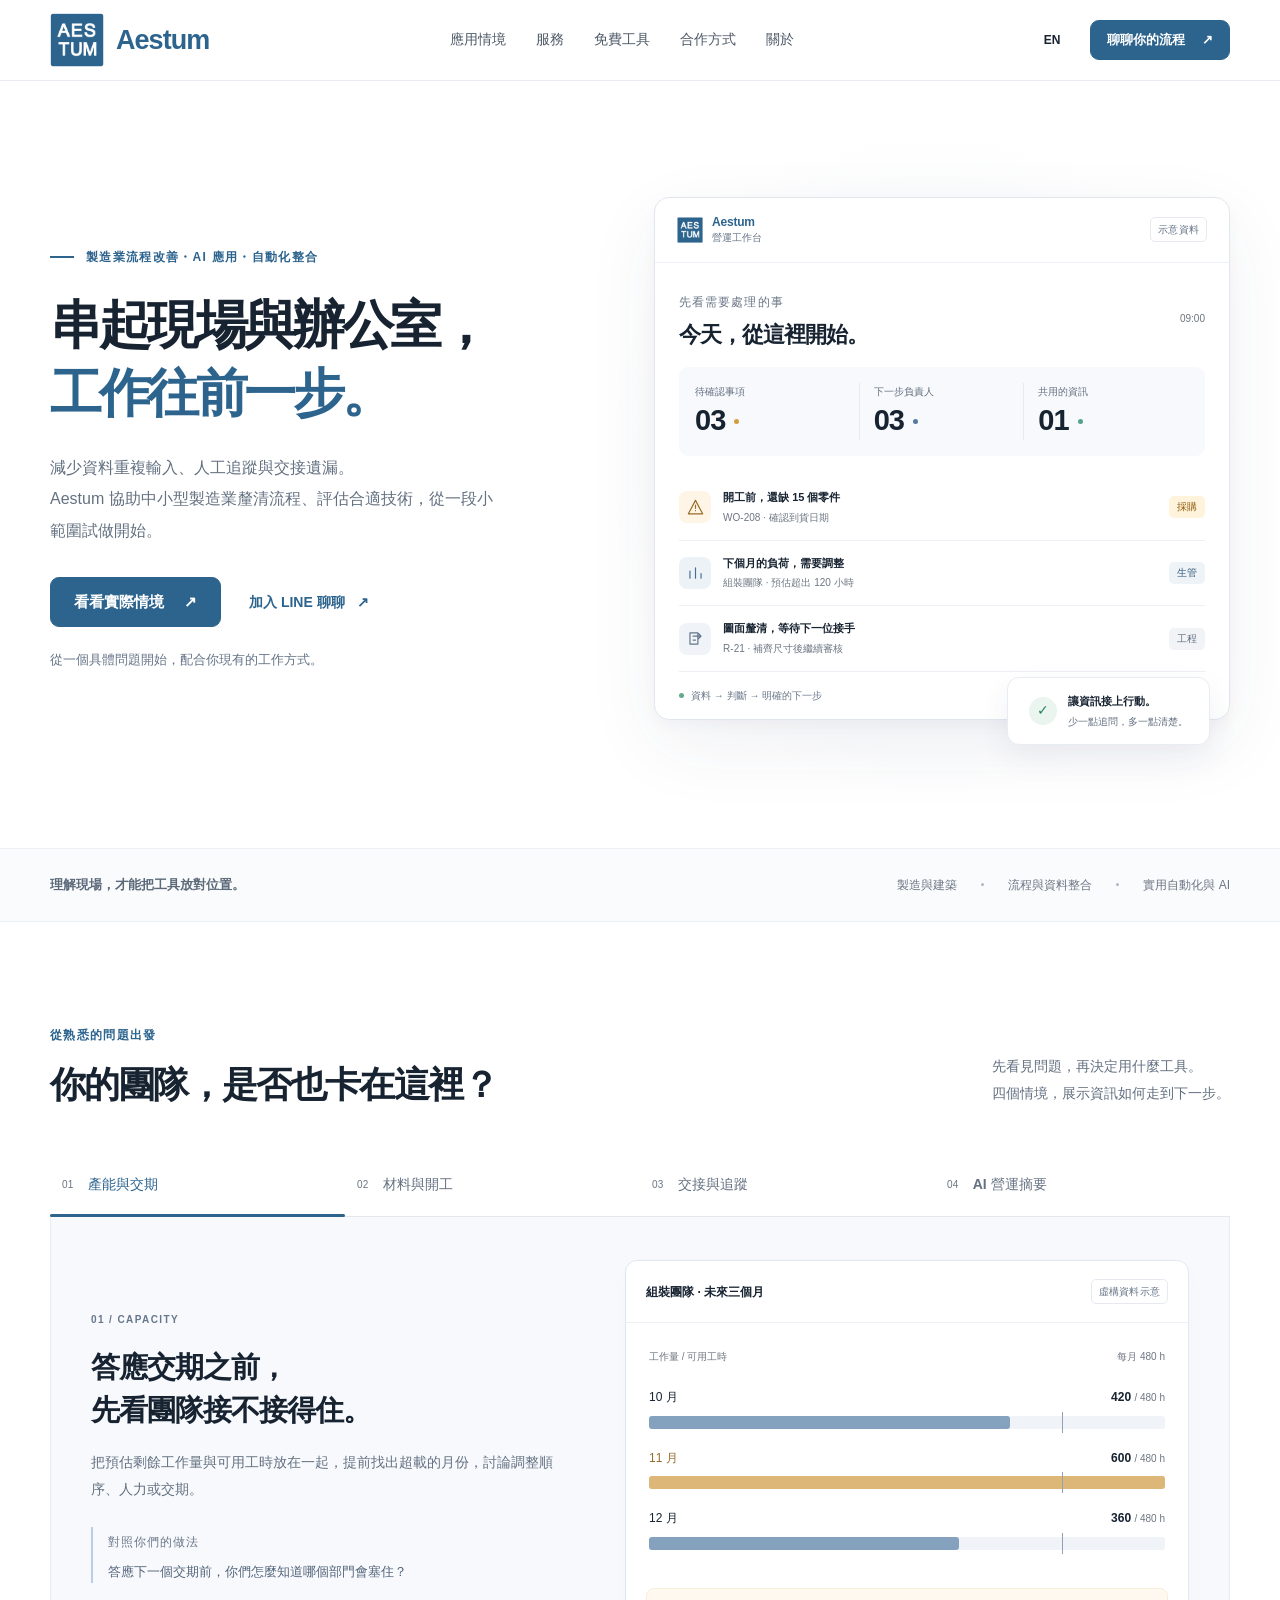
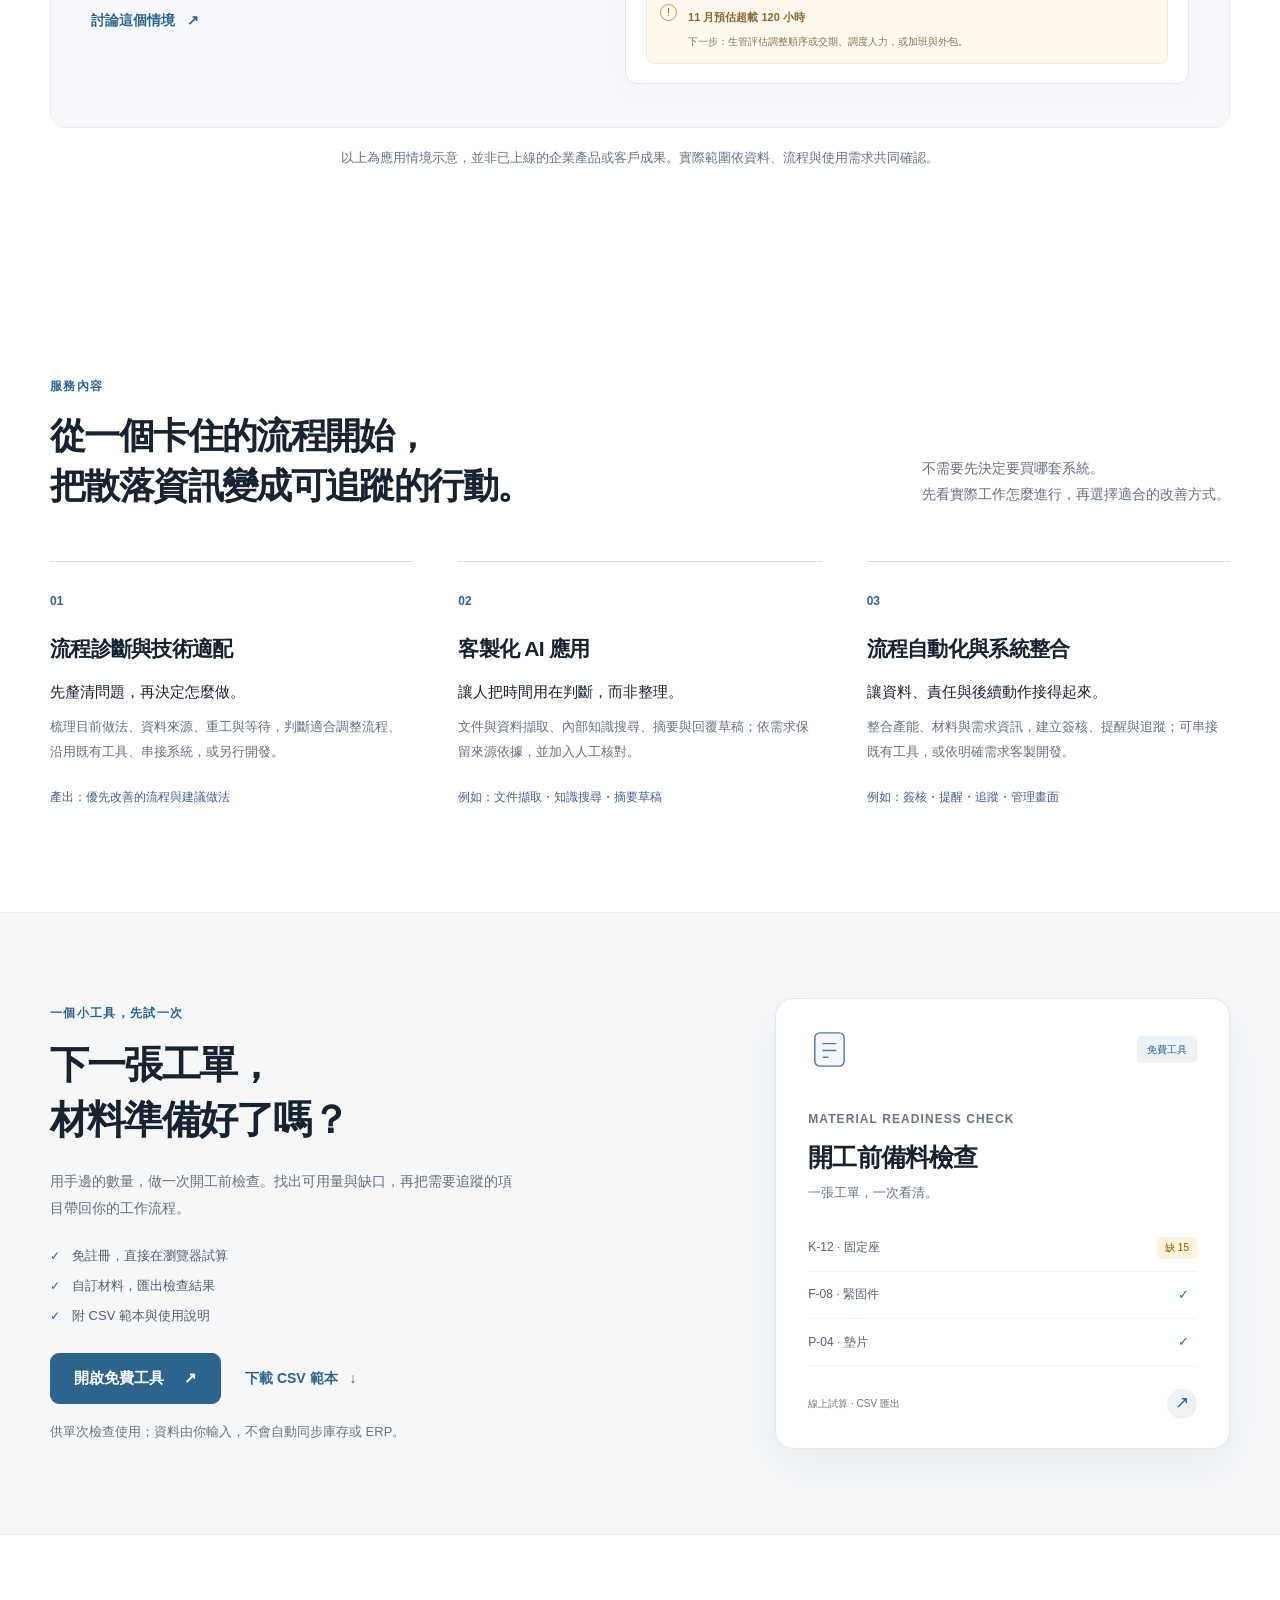
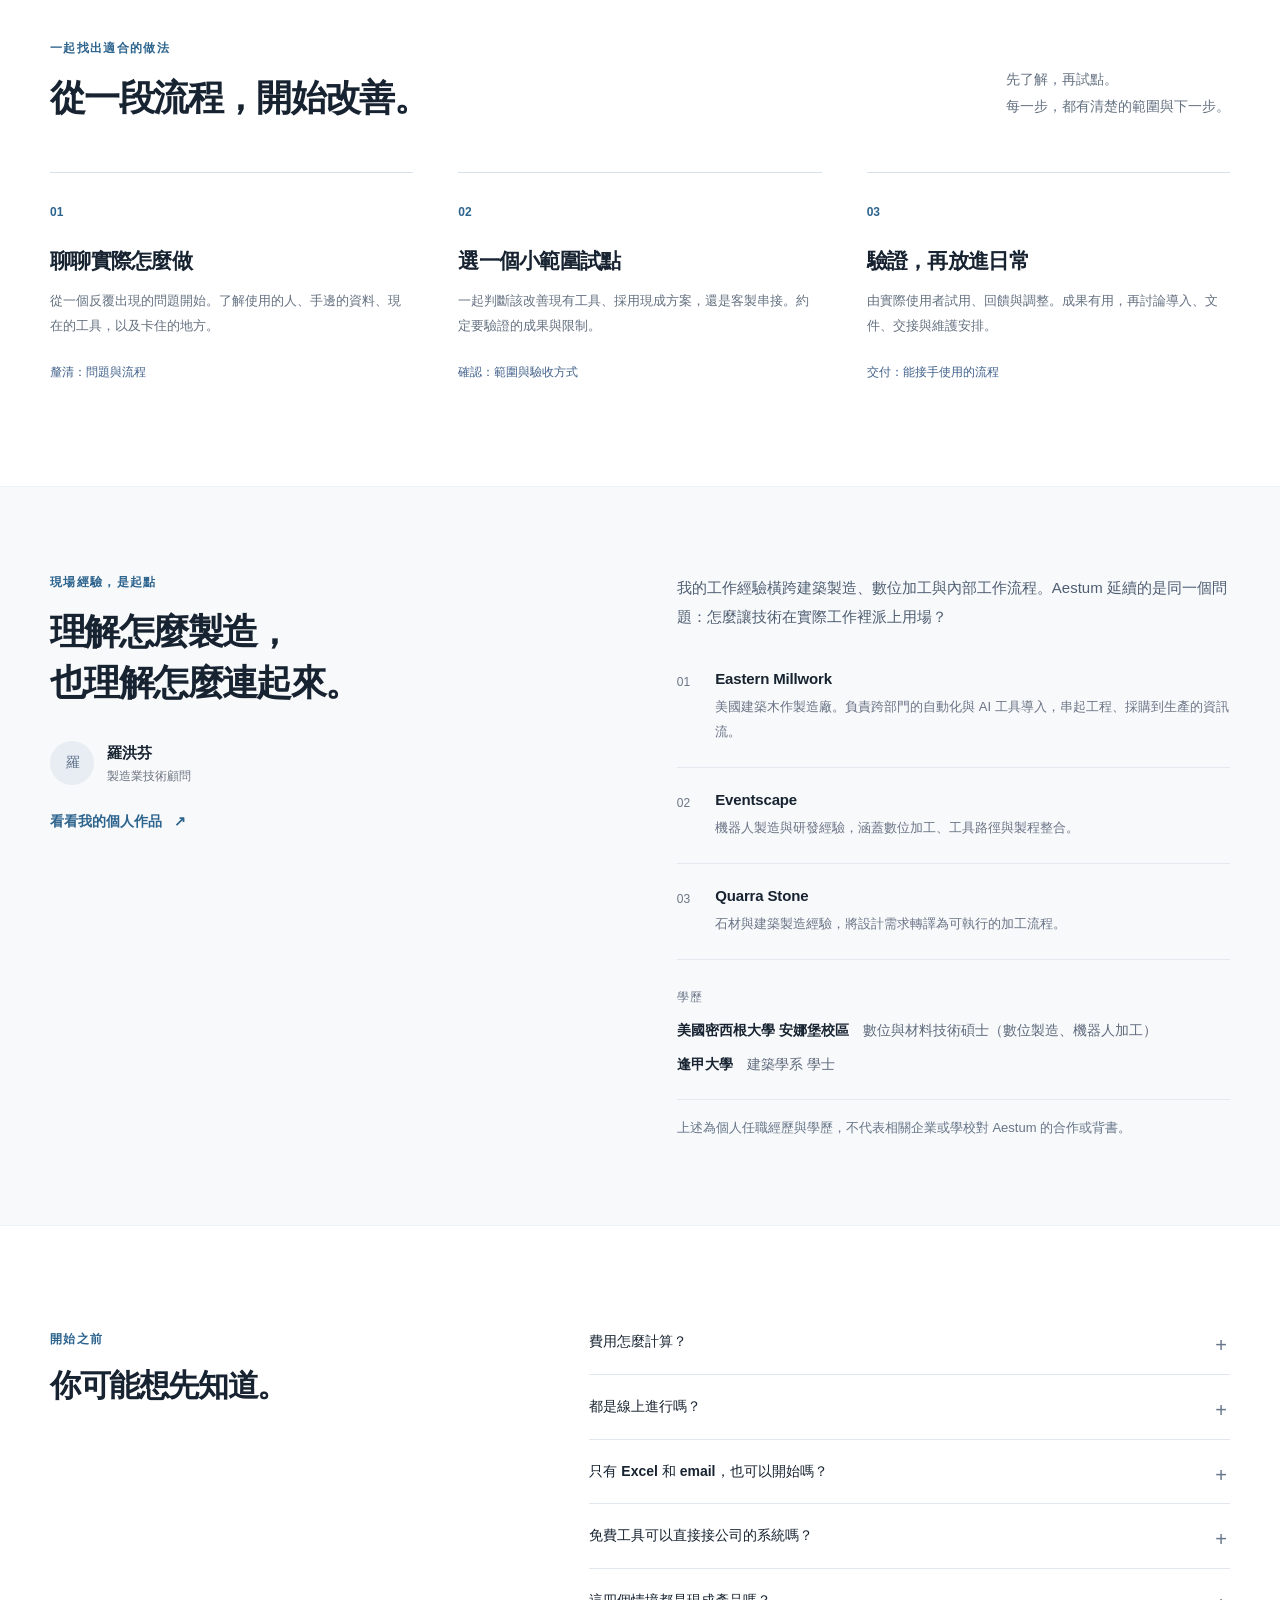
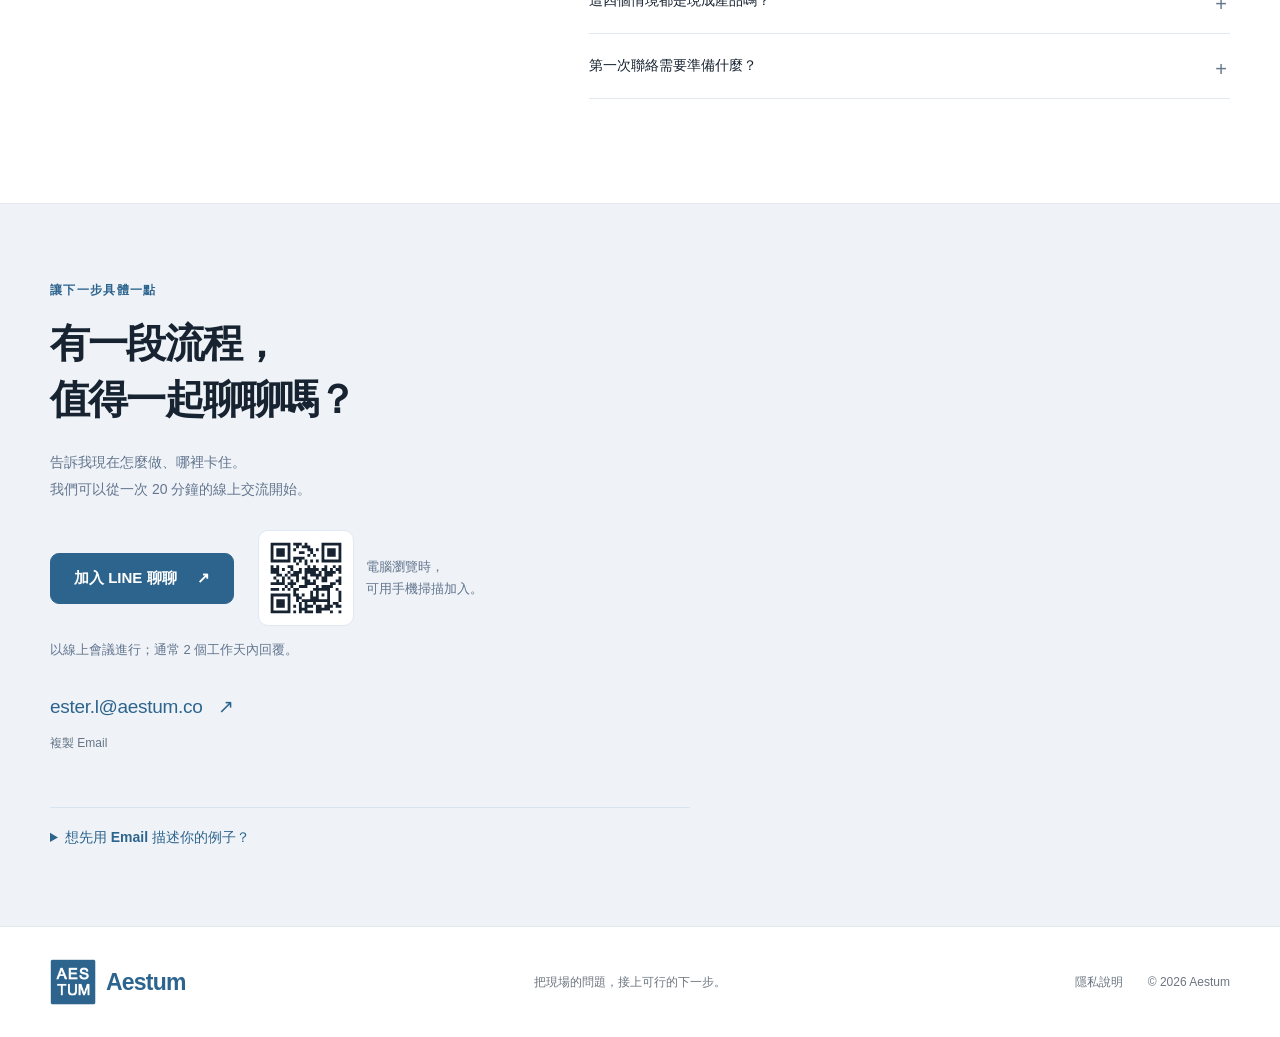
==== index.html @ 579bbb25 "Tuck email form behind LINE; add anonymous analytics and /fcu QR entry - Contact: single column, LIN" ====
<!doctype html>
<html lang="zh-Hant">
<head>
  <meta charset="utf-8">
  <meta name="viewport" content="width=device-width, initial-scale=1">
  <meta name="description" content="Aestum 協助中小型製造業串起現場與辦公室作業：流程診斷與技術適配、客製化 AI 應用、流程自動化與系統整合，從一段小範圍試做開始。">
  <meta name="theme-color" content="#f8f9fb">
  <meta property="og:title" content="Aestum — 串起製造現場與辦公室作業">
  <meta property="og:description" content="製造業流程改善・AI 應用・自動化整合。從一個實際例子開始，先聊 20 分鐘。">
  <meta property="og:type" content="website">
  <meta property="og:url" content="https://aestum.co/">
  <meta property="og:image" content="https://aestum.co/assets/og-image.png">
  <meta property="og:image:width" content="1200">
  <meta property="og:image:height" content="630">
  <meta property="og:locale" content="zh_TW">
  <meta name="twitter:card" content="summary_large_image">
  <link rel="canonical" href="https://aestum.co/">
  <title>Aestum — 串起製造現場與辦公室作業</title>
  <link rel="icon" href="assets/favicon.svg?v=2d648e" type="image/svg+xml">
  <link rel="stylesheet" href="styles.css">
  <script src="site.js" defer></script>
</head>
<body>
  <a class="skip-link" href="#main" data-i18n="skip">跳至主要內容</a>
  <header class="site-header">
    <div class="nav-wrap container">
      <a class="brand" href="index.html" aria-label="Aestum 首頁" data-i18n-aria="brandHome"><span class="brand-logo"><img src="assets/aestum-logo-web.svg" alt="" width="1024" height="1024"></span><span class="brand-wordmark">Aestum</span></a>
      <nav class="desktop-nav" aria-label="主要導覽" data-i18n-aria="navLabel">
        <a href="#examples" data-i18n="navExamples">應用情境</a><a href="#services" data-i18n="navServices">服務</a><a href="#resources" data-i18n="navResources">免費工具</a><a href="#approach" data-i18n="navApproach">合作方式</a><a href="#about" data-i18n="navAbout">關於</a>
      </nav>
      <div class="nav-actions"><button class="lang-toggle" type="button" aria-label="Switch to English">EN</button><a class="button button-small nav-contact" href="#contact" data-i18n="navContact">聊聊你的流程 <span aria-hidden="true">↗</span></a><button class="menu-toggle" type="button" aria-expanded="false" aria-controls="mobile-nav" aria-label="開啟選單" data-i18n-aria="menuLabel"><span></span><span></span></button></div>
    </div>
    <nav id="mobile-nav" class="mobile-nav" aria-label="行動導覽" hidden><a href="#examples" data-i18n="navExamples">應用情境</a><a href="#services" data-i18n="navServices">服務</a><a href="#resources" data-i18n="navResources">免費工具</a><a href="#approach" data-i18n="navApproach">合作方式</a><a href="#about" data-i18n="navAbout">關於</a><a href="#contact" data-i18n="contactShort">聯絡 Aestum</a></nav>
  </header>
  <main id="main">
    <section class="hero container">
      <div class="hero-copy">
        <div class="eyebrow"><span class="eyebrow-line"></span><span data-i18n="heroEyebrow">製造業流程改善・AI 應用・自動化整合</span></div>
        <h1 data-i18n="heroTitle"><span class="keep">串起現場</span><span class="keep">與辦公室，</span><br><span class="text-blue">工作往前一步。</span></h1>
        <p class="hero-description" data-i18n="heroDescription">減少資料重複輸入、人工追蹤與交接遺漏。<br>Aestum 協助中小型製造業釐清流程、評估合適技術，從一段小範圍試做開始。</p>
        <div class="hero-actions"><a class="button" href="#examples" data-i18n="heroPrimary">看看實際情境 <span aria-hidden="true">↗</span></a><a class="text-link" href="https://lin.ee/pBzPYhs" target="_blank" rel="noopener noreferrer" data-i18n="heroSecondary">加入 LINE 聊聊 <span aria-hidden="true">↗</span></a></div>
        <p class="hero-footnote" data-i18n="heroNote">從一個具體問題開始，配合你現有的工作方式。</p>
      </div>
      <div class="hero-visual" aria-label="虛構資料的製造營運示意" data-i18n-aria="heroVisualLabel">
        <div class="workspace-preview">
          <div class="preview-top"><div class="preview-brand"><span class="mini-mark" aria-hidden="true"><img src="assets/aestum-logo-web.svg" alt="" width="1024" height="1024"></span><span class="preview-name"><b>Aestum</b><span data-i18n="previewTitle">營運工作台</span></span></div><span class="sample-label" data-i18n="sampleShort">示意資料</span></div>
          <div class="preview-heading"><div><span class="micro-label" data-i18n="previewEyebrow">先看需要處理的事</span><h2 data-i18n="previewHeading">今天，從這裡開始。</h2></div><span class="preview-date">09:00</span></div>
          <div class="preview-metrics"><div><span data-i18n="previewMetric1">待確認事項</span><strong>03<span class="metric-dot amber"></span></strong></div><div><span data-i18n="previewMetric2">下一步負責人</span><strong>03<span class="metric-dot blue"></span></strong></div><div><span data-i18n="previewMetric3">共用的資訊</span><strong>01<span class="metric-dot green"></span></strong></div></div>
          <div class="preview-task"><span class="task-icon amber-icon"><svg viewBox="0 0 24 24" aria-hidden="true"><path d="m12 3 9 17H3L12 3Z M12 9v4 M12 16v.1"/></svg></span><div><b data-i18n="previewTask1">開工前，還缺 15 個零件</b><p data-i18n="previewTask1Sub">WO-208 · 確認到貨日期</p></div><span class="pill pill-amber" data-i18n="buyer">採購</span></div>
          <div class="preview-task"><span class="task-icon blue-icon"><svg viewBox="0 0 24 24" aria-hidden="true"><path d="M5 18V9 M12 18V5 M19 18v-6"/></svg></span><div><b data-i18n="previewTask2">下個月的負荷，需要調整</b><p data-i18n="previewTask2Sub">組裝團隊 · 預估超出 120 小時</p></div><span class="pill pill-blue" data-i18n="planning">生管</span></div>
          <div class="preview-task"><span class="task-icon gray-icon"><svg viewBox="0 0 24 24" aria-hidden="true"><path d="M5 5h10v14H5Z M9 9h10 M16 6l3 3-3 3 M9 14h3"/></svg></span><div><b data-i18n="previewTask3">圖面釐清，等待下一位接手</b><p data-i18n="previewTask3Sub">R-21 · 補齊尺寸後繼續審核</p></div><span class="pill pill-gray" data-i18n="engineering">工程</span></div>
          <div class="preview-bottom"><span class="status-dot"></span><span data-i18n="previewBottom">資料 → 判斷 → 明確的下一步</span></div>
        </div>
        <div class="floating-note"><span class="note-check">✓</span><div><strong data-i18n="floatingTitle">讓資訊接上行動。</strong><span data-i18n="floatingText">少一點追問，多一點清楚。</span></div></div>
      </div>
    </section>

    <div class="context-strip"><div class="container context-inner"><p data-i18n="contextTitle">理解現場，才能把工具放對位置。</p><div><span data-i18n="context1">製造與建築</span><i></i><span data-i18n="context2">流程與資料整合</span><i></i><span data-i18n="context3">實用自動化與 AI</span></div></div></div>

    <section id="examples" class="section examples-section container">
      <div class="section-heading"><div><span class="eyebrow" data-i18n="examplesEyebrow">從熟悉的問題出發</span><h2 data-i18n="examplesTitle">你的團隊，是否也卡在這裡？</h2></div><p data-i18n="examplesIntro">先看見問題，再決定用什麼工具。<br>四個情境，展示資訊如何走到下一步。</p></div>
      <div class="scenario-tabs" role="tablist" aria-label="應用情境" data-i18n-aria="tabsLabel">
        <button id="tab-capacity" role="tab" aria-selected="true" aria-controls="panel-capacity" tabindex="0" data-tab="capacity"><span>01</span><span data-i18n="capacityTab">產能與交期</span></button>
        <button id="tab-materials" role="tab" aria-selected="false" aria-controls="panel-materials" tabindex="-1" data-tab="materials"><span>02</span><span data-i18n="materialsTab">材料與開工</span></button>
        <button id="tab-handoff" role="tab" aria-selected="false" aria-controls="panel-handoff" tabindex="-1" data-tab="handoff"><span>03</span><span data-i18n="handoffTab">交接與追蹤</span></button>
        <button id="tab-ai" role="tab" aria-selected="false" aria-controls="panel-ai" tabindex="-1" data-tab="ai"><span>04</span><span data-i18n="aiTab">AI 營運摘要</span></button>
      </div>
      <div class="scenario-panel" id="panel-capacity" role="tabpanel" aria-labelledby="tab-capacity" tabindex="0">
        <div class="scenario-copy"><span class="scenario-number">01 / CAPACITY</span><h3 data-i18n="capacityTitle">答應交期之前，<br>先看團隊接不接得住。</h3><p data-i18n="capacityText">把預估剩餘工作量與可用工時放在一起，提前找出超載的月份，討論調整順序、人力或交期。</p><div class="scenario-outcome"><span class="micro-label" data-i18n="decisionLabel">對照你們的做法</span><p data-i18n="capacityOutcome">答應下一個交期前，你們怎麼知道哪個部門會塞住？</p></div><a class="text-link" href="#contact" data-topic="capacity" data-i18n="discussScenario">討論這個情境 <span aria-hidden="true">↗</span></a></div>
        <div class="demo-surface"><div class="demo-header"><strong data-i18n="capacityDemo">組裝團隊 · 未來三個月</strong><span class="sample-label" data-i18n="fictional">虛構資料示意</span></div><div class="capacity-chart"><div class="chart-scale"><span data-i18n="workHours">工作量 / 可用工時</span><span data-i18n="chartCapacity">每月 480 h</span></div><div class="chart-row"><div><span data-i18n="oct">10 月</span><b>420 <small>/ 480 h</small></b></div><div class="chart-track"><span style="--bar:70%"></span><i></i></div></div><div class="chart-row overloaded"><div><span data-i18n="nov">11 月</span><b>600 <small>/ 480 h</small></b></div><div class="chart-track"><span style="--bar:100%"></span><i></i></div></div><div class="chart-row"><div><span data-i18n="dec">12 月</span><b>360 <small>/ 480 h</small></b></div><div class="chart-track"><span style="--bar:60%"></span><i></i></div></div></div><div class="exception-note"><span class="exception-symbol">!</span><div><b data-i18n="capacityGap">11 月預估超載 120 小時</b><p data-i18n="capacityAction">下一步：生管評估調整順序或交期、調度人力，或加班與外包。</p></div></div></div>
      </div>
      <div class="scenario-panel" id="panel-materials" role="tabpanel" aria-labelledby="tab-materials" tabindex="0" hidden>
        <div class="scenario-copy"><span class="scenario-number">02 / MATERIALS</span><h3 data-i18n="materialsTitle">庫存裡有，<br>不代表這張工單能用。</h3><p data-i18n="materialsText">扣除其他工單保留的數量，再對照這張工單的需求。把缺口、到貨狀態與下一位負責人放在同一個地方。</p><div class="scenario-outcome"><span class="micro-label" data-i18n="decisionLabel">對照你們的做法</span><p data-i18n="materialsOutcome">材料不夠時，誰會先知道？距離開工還有多少時間？</p></div><a class="text-link" href="material-check.html" data-i18n="tryMaterialTool">試用備料檢查工具 <span aria-hidden="true">↗</span></a></div>
        <div class="demo-surface"><div class="demo-header"><strong data-i18n="materialsDemo">WO-208 · 開工前備料</strong><span class="sample-label" data-i18n="fictional">虛構資料示意</span></div><div class="material-equation"><div><span data-i18n="stock">現有量</span><strong>80</strong></div><span>−</span><div><span data-i18n="reservedShort">其他工單保留</span><strong>60</strong></div><span>=</span><div class="equation-result"><span data-i18n="available">可用量</span><strong>20</strong></div></div><div class="demo-table"><div class="demo-table-row table-heading"><span data-i18n="item">材料</span><span data-i18n="required">需求量</span><span data-i18n="status">狀態</span></div><div class="demo-table-row"><b>K-12</b><span>35</span><span class="pill pill-amber" data-i18n="short15">缺 15</span></div><div class="demo-table-row"><b>F-08</b><span>96</span><span class="pill pill-green" data-i18n="quantityReady">數量足夠</span></div><div class="demo-table-row"><b>P-04</b><span>40</span><span class="pill pill-green" data-i18n="quantityReady">數量足夠</span></div></div><div class="exception-note"><span class="exception-symbol">!</span><div><b data-i18n="arrivalUnconfirmed">K-12 到貨日期尚未確認</b><p data-i18n="materialsAction">下一步：採購確認供應；專案負責人評估交期。</p></div></div></div>
      </div>
      <div class="scenario-panel" id="panel-handoff" role="tabpanel" aria-labelledby="tab-handoff" tabindex="0" hidden>
        <div class="scenario-copy"><span class="scenario-number">03 / HANDOFF</span><h3 data-i18n="handoffTitle">訊息傳出去了。<br>下一步，誰接手？</h3><p data-i18n="handoffText">讓每一筆需求都有明確的狀態、負責人與期限。當資訊不足或工作卡住，團隊能找到原因與處理紀錄。</p><div class="scenario-outcome"><span class="micro-label" data-i18n="decisionLabel">對照你們的做法</span><p data-i18n="handoffOutcome">哪些事情寄出信之後，還得反覆追問才知道進度？</p></div><a class="text-link" href="#contact" data-topic="handoff" data-i18n="discussScenario">討論這個情境 <span aria-hidden="true">↗</span></a></div>
        <div class="demo-surface"><div class="demo-header"><strong data-i18n="handoffDemo">需求追蹤 · R-21</strong><span class="sample-label" data-i18n="fictional">虛構資料示意</span></div><div class="handoff-detail"><span class="pill pill-amber" data-i18n="waitingInfo">等待補充資訊</span><h4 data-i18n="drawingRequest">治具圖面尺寸釐清</h4><div class="detail-pair"><span data-i18n="nextOwner">下一步負責人</span><b data-i18n="designLead">設計負責人</b></div><div class="detail-pair"><span data-i18n="dueBy">確認期限</span><b data-i18n="oct2">10 月 2 日</b></div><div class="event-line"><i></i><div><b data-i18n="event1">已記錄缺少的尺寸</b><span>10/01 · 10:15</span></div></div><div class="event-line"><i></i><div><b data-i18n="event2">已通知設計負責人</b><span>10/01 · 10:18</span></div></div></div></div>
      </div>
      <div class="scenario-panel" id="panel-ai" role="tabpanel" aria-labelledby="tab-ai" tabindex="0" hidden>
        <div class="scenario-copy"><span class="scenario-number">04 / AI BRIEF</span><h3 data-i18n="aiTitle">先整理要緊的事，<br>再由人做判斷。</h3><p data-i18n="aiText">從已核對的異常紀錄整理摘要，保留資料來源。讓負責人確認事實、優先順序與下一步，再分享給團隊。</p><div class="scenario-outcome"><span class="micro-label" data-i18n="decisionLabel">對照你們的做法</span><p data-i18n="aiOutcome">主管每天要查看多少系統，才能知道今天真正需要處理什麼？</p></div><a class="text-link" href="#contact" data-topic="ai" data-i18n="discussScenario">討論這個情境 <span aria-hidden="true">↗</span></a></div>
        <div class="demo-surface ai-demo"><div class="demo-header"><strong data-i18n="aiDemo">營運摘要 · 待人工確認</strong><span class="sample-label" data-i18n="prewritten">預寫範例</span></div><div class="brief-item"><span>01</span><div><b data-i18n="brief1">11 月人力負荷超出可用工時</b><p data-i18n="brief1Text">檢視人力配置與工作順序。</p><small data-i18n="source1">來源：產能紀錄 C-11</small></div></div><div class="brief-item"><span>02</span><div><b data-i18n="brief2">WO-208 缺料，到貨仍待確認</b><p data-i18n="brief2Text">採購確認 15 個零件的供應日期。</p><small data-i18n="source2">來源：備料紀錄 M-31</small></div></div><div class="brief-item"><span>03</span><div><b data-i18n="brief3">圖面缺少尺寸，審核暫停</b><p data-i18n="brief3Text">請設計負責人補齊 R-21 資訊。</p><small data-i18n="source3">來源：需求紀錄 R-21</small></div></div><div class="review-note" data-i18n="aiReview">人工核對 → 確認優先順序 → 指派下一步</div></div>
      </div>
      <p class="examples-note" data-i18n="examplesNote">以上為應用情境示意，並非已上線的企業產品或客戶成果。實際範圍依資料、流程與使用需求共同確認。</p>
    </section>

    <section id="services" class="section container"><div class="section-heading"><div><span class="eyebrow" data-i18n="servicesEyebrow">服務內容</span><h2 data-i18n="servicesTitle">從一個卡住的流程開始，<br><span class="keep">把散落資訊</span><span class="keep">變成可追蹤的行動。</span></h2></div><p data-i18n="servicesIntro">不需要先決定要買哪套系統。<br>先看實際工作怎麼進行，再選擇適合的改善方式。</p></div><div class="steps services"><article><span class="step-number">01</span><h3 data-i18n="service1Title">流程診斷與技術適配</h3><p class="service-lead" data-i18n="service1Lead">先釐清問題，再決定怎麼做。</p><p data-i18n="service1Text">梳理目前做法、資料來源、重工與等待，判斷適合調整流程、沿用既有工具、串接系統，或另行開發。</p><span class="step-output" data-i18n="service1Output">產出：優先改善的流程與建議做法</span></article><article><span class="step-number">02</span><h3 data-i18n="service2Title">客製化 AI 應用</h3><p class="service-lead" data-i18n="service2Lead">讓人把時間用在判斷，而非整理。</p><p data-i18n="service2Text">文件與資料擷取、內部知識搜尋、摘要與回覆草稿；依需求保留來源依據，並加入人工核對。</p><span class="step-output" data-i18n="service2Output">例如：文件擷取・知識搜尋・摘要草稿</span></article><article><span class="step-number">03</span><h3 data-i18n="service3Title">流程自動化與系統整合</h3><p class="service-lead" data-i18n="service3Lead">讓資料、責任與後續動作接得起來。</p><p data-i18n="service3Text">整合產能、材料與需求資訊，建立簽核、提醒與追蹤；可串接既有工具，或依明確需求客製開發。</p><span class="step-output" data-i18n="service3Output">例如：簽核・提醒・追蹤・管理畫面</span></article></div></section>

    <section id="resources" class="resource-section"><div class="container resource-layout"><div class="resource-copy"><span class="eyebrow" data-i18n="resourceEyebrow">一個小工具，先試一次</span><h2 data-i18n="resourceTitle">下一張工單，<br>材料準備好了嗎？</h2><p data-i18n="resourceText">用手邊的數量，做一次開工前檢查。找出可用量與缺口，再把需要追蹤的項目帶回你的工作流程。</p><ul class="check-list"><li data-i18n="resourceFeature1">免註冊，直接在瀏覽器試算</li><li data-i18n="resourceFeature2">自訂材料，匯出檢查結果</li><li data-i18n="resourceFeature3">附 CSV 範本與使用說明</li></ul><div class="resource-actions"><a class="button" href="material-check.html" data-i18n="resourcePrimary">開啟免費工具 <span aria-hidden="true">↗</span></a><a class="text-link" href="assets/material-readiness-template.csv" download data-i18n="resourceDownload">下載 CSV 範本 <span aria-hidden="true">↓</span></a></div><p class="small-note" data-i18n="resourceLimit">供單次檢查使用；資料由你輸入，不會自動同步庫存或 ERP。</p></div><a class="tool-preview" href="material-check.html" aria-label="開啟免費備料工具" data-i18n-aria="toolPreviewLabel"><div class="tool-preview-top"><svg viewBox="0 0 44 44" aria-hidden="true"><rect x="7" y="5" width="30" height="34" rx="5"/><path d="M15 16h14M15 23h14M15 30h6"/></svg><span class="free-tag" data-i18n="free">免費工具</span></div><span class="micro-label">MATERIAL READINESS CHECK</span><h3 data-i18n="toolName">開工前備料檢查</h3><p data-i18n="toolSubtitle">一張工單，一次看清。</p><div class="tool-sample-row"><span data-i18n="toolSample1">K-12 · 固定座</span><span class="pill pill-amber" data-i18n="short15">缺 15</span></div><div class="tool-sample-row"><span data-i18n="toolSample2">F-08 · 緊固件</span><span class="tool-check">✓</span></div><div class="tool-sample-row"><span data-i18n="toolSample3">P-04 · 墊片</span><span class="tool-check">✓</span></div><div class="tool-preview-bottom"><span data-i18n="toolFormats">線上試算 · CSV 匯出</span><span class="round-arrow" aria-hidden="true">↗</span></div></a></div></section>

    <section id="approach" class="section container"><div class="section-heading"><div><span class="eyebrow" data-i18n="approachEyebrow">一起找出適合的做法</span><h2 data-i18n="approachTitle">從一段流程，開始改善。</h2></div><p data-i18n="approachIntro">先了解，再試點。<br>每一步，都有清楚的範圍與下一步。</p></div><div class="steps"><article><span class="step-number">01</span><h3 data-i18n="step1Title">聊聊實際怎麼做</h3><p data-i18n="step1Text">從一個反覆出現的問題開始。了解使用的人、手邊的資料、現在的工具，以及卡住的地方。</p><span class="step-output" data-i18n="step1Output">釐清：問題與流程</span></article><article><span class="step-number">02</span><h3 data-i18n="step2Title">選一個小範圍試點</h3><p data-i18n="step2Text">一起判斷該改善現有工具、採用現成方案，還是客製串接。約定要驗證的成果與限制。</p><span class="step-output" data-i18n="step2Output">確認：範圍與驗收方式</span></article><article><span class="step-number">03</span><h3 data-i18n="step3Title">驗證，再放進日常</h3><p data-i18n="step3Text">由實際使用者試用、回饋與調整。成果有用，再討論導入、文件、交接與維護安排。</p><span class="step-output" data-i18n="step3Output">交付：能接手使用的流程</span></article></div></section>

    <section id="about" class="about-section"><div class="container about-layout"><div class="about-heading"><span class="eyebrow" data-i18n="aboutEyebrow">現場經驗，是起點</span><h2 data-i18n="aboutTitle">理解怎麼製造，<br>也理解怎麼連起來。</h2><div class="founder-signature"><span class="avatar-monogram" data-i18n="founderMonogram">羅</span><div><strong data-i18n="founderName">羅洪芬</strong><span data-i18n="founderRole">製造業技術顧問</span></div></div><a class="text-link" href="https://www.esterlo.com" target="_blank" rel="noopener noreferrer" data-i18n="portfolioLink">看看我的個人作品 <span aria-hidden="true">↗</span></a></div><div class="about-body"><p class="about-lead" data-i18n="aboutLead">我的工作經驗橫跨建築製造、數位加工與內部工作流程。Aestum 延續的是同一個問題：怎麼讓技術在實際工作裡派上用場？</p><div class="experience-row"><span>01</span><div><h3>Eastern Millwork</h3><p data-i18n="experience1Text">美國建築木作製造廠。負責跨部門的自動化與 AI 工具導入，串起工程、採購到生產的資訊流。</p></div></div><div class="experience-row"><span>02</span><div><h3>Eventscape</h3><p data-i18n="experience2Text">機器人製造與研發經驗，涵蓋數位加工、工具路徑與製程整合。</p></div></div><div class="experience-row"><span>03</span><div><h3>Quarra Stone</h3><p data-i18n="experience3Text">石材與建築製造經驗，將設計需求轉譯為可執行的加工流程。</p></div></div><div class="education"><span class="micro-label" data-i18n="educationLabel">學歷</span><div class="education-row"><b data-i18n="edu1School">美國密西根大學 安娜堡校區</b><span data-i18n="edu1Degree">數位與材料技術碩士（數位製造、機器人加工）</span></div><div class="education-row"><b data-i18n="edu2School">逢甲大學</b><span data-i18n="edu2Degree">建築學系 學士</span></div></div><p class="small-note" data-i18n="experienceNote">上述為個人任職經歷與學歷，不代表相關企業或學校對 Aestum 的合作或背書。</p></div></div></section>

    <section class="section faq-section container"><div><span class="eyebrow" data-i18n="faqEyebrow">開始之前</span><h2 data-i18n="faqTitle">你可能想先知道。</h2></div><div class="faq-list"><details><summary data-i18n="faq5q">費用怎麼計算？</summary><p data-i18n="faq5a">第一次 20 分鐘的線上交流不收費。了解實際問題後，如果有適合的做法，會先提出範圍明確的小規模試做，並事先說明費用、時程與交付內容；雙方確認後才開始，不會自動產生費用。</p></details><details><summary data-i18n="faq6q">都是線上進行嗎？</summary><p data-i18n="faq6a">初次交流與大部分工作都可以線上進行，會議時間可依雙方方便安排。需要了解現場作業時，可以先透過照片、影片或畫面分享說明；是否需要實地拜訪，再依需求討論。</p></details><details><summary data-i18n="faq1q">只有 Excel 和 email，也可以開始嗎？</summary><p data-i18n="faq1a">可以從現有的數位紀錄開始。先確認資料是否足以支持這段流程，以及誰負責更新，不需要先有完整 ERP 或資料庫。</p></details><details><summary data-i18n="faq2q">免費工具可以直接接公司的系統嗎？</summary><p data-i18n="faq2a">目前的備料工具由你手動輸入資料，適合單次檢查。若需要自動同步、多使用者協作或權限管理，可以再討論客製串接的範圍。</p></details><details><summary data-i18n="faq3q">這四個情境都是現成產品嗎？</summary><p data-i18n="faq3a">它們是用虛構資料說明的應用情境。每家公司的資料、流程和責任不同，需要先了解需求，再確認可交付的方案。</p></details><details><summary data-i18n="faq4q">第一次聯絡需要準備什麼？</summary><p data-i18n="faq4a">描述一個最近發生的例子、目前怎麼處理，以及哪一步最花時間即可。初次交流不需要提供機密文件或系統存取權。</p></details></div></section>

    <section id="contact" class="contact-section"><div class="container contact-layout"><div><span class="eyebrow" data-i18n="contactEyebrow">讓下一步具體一點</span><h2 data-i18n="contactTitle">有一段流程，<br>值得一起聊聊嗎？</h2><p data-i18n="contactText">告訴我現在怎麼做、哪裡卡住。<br>我們可以從一次 20 分鐘的線上交流開始。</p><div class="line-contact"><a class="button line-button" href="https://lin.ee/pBzPYhs" target="_blank" rel="noopener noreferrer" data-i18n="lineButton">加入 LINE 聊聊 <span aria-hidden="true">↗</span></a><div class="line-qr"><img src="assets/line-qr.svg" alt="Aestum LINE QR code" width="96" height="96"><span data-i18n="lineQrNote">電腦瀏覽時，<br>可用手機掃描加入。</span></div></div><p class="response-note" data-i18n="responseNote">以線上會議進行；通常 2 個工作天內回覆。</p><a class="contact-email" href="mailto:ester.l@aestum.co">ester.l@aestum.co <span aria-hidden="true">↗</span></a><button id="copy-email" class="copy-email" type="button" data-i18n="copyEmail">複製 Email</button><p id="copy-status" class="copy-status" role="status"></p><details id="email-draft" class="email-draft"><summary data-i18n="emailDraftSummary">想先用 Email 描述你的例子？</summary><form id="contact-form" class="contact-form"><label for="contact-topic" data-i18n="topicLabel">你想聊聊哪個方向？</label><select id="contact-topic" name="topic"><option value="general" data-i18n="topicGeneral">先聊聊目前的流程</option><option value="capacity" data-i18n="capacityTab">產能與交期</option><option value="materials" data-i18n="materialsTab">材料與開工</option><option value="handoff" data-i18n="handoffTab">交接與追蹤</option><option value="ai" data-i18n="aiTab">AI 營運摘要</option></select><label for="contact-message" data-i18n="messageLabel">最近遇到的一個例子</label><textarea id="contact-message" name="message" rows="4" maxlength="1500" placeholder="例如：每次確認工單能否開工，都要再問採購一次……" data-i18n-placeholder="messagePlaceholder"></textarea><button class="button" type="submit" data-i18n="contactButton">開啟郵件草稿 <span aria-hidden="true">↗</span></button><p class="small-note" data-i18n="contactNote">將開啟你的郵件程式；內容不會透過網站送出。也可直接寄信至上方地址。</p><p id="contact-status" role="status" class="small-note"></p></form></details></div></div></section>
  </main>
  <footer class="site-footer container"><a class="brand" href="index.html" aria-label="Aestum 首頁" data-i18n-aria="brandHome"><span class="brand-logo"><img src="assets/aestum-logo-web.svg" alt="" width="1024" height="1024"></span><span class="brand-wordmark">Aestum</span></a><span data-i18n="footerLine">把現場的問題，接上可行的下一步。</span><div><a href="privacy.html" data-i18n="privacyLink">隱私說明</a><span>© 2026 Aestum</span></div></footer>
  <noscript><div class="noscript-note">JavaScript 未啟用。你仍可閱讀本頁及寄信；情境切換與線上試算需要啟用 JavaScript。 / Enable JavaScript for interactive examples and the calculator.</div></noscript>
</body>
</html>
---- styles.css ----
:root{--ink:#172331;--muted:#647181;--brand-blue:#2d648e;--blue:var(--brand-blue);--blue-dark:#245375;--line:#e3e8ef;--surface:#f5f7fa;--soft-blue:#edf4ff;--green:#197b61;--amber:#966008;--radius:22px;--font:Inter,-apple-system,BlinkMacSystemFont,"Segoe UI","Noto Sans TC","Microsoft JhengHei",sans-serif}
*{box-sizing:border-box}html{scroll-behavior:smooth;scroll-padding-top:100px}body{margin:0;background:#fff;color:var(--ink);font-family:var(--font);font-size:16px;line-height:1.7;-webkit-font-smoothing:antialiased}a{color:inherit;text-decoration:none}button,input,select,textarea{font:inherit}button,a,input,textarea,select{-webkit-tap-highlight-color:transparent}button{cursor:pointer}button:disabled{cursor:default;opacity:.55}a,button{touch-action:manipulation}button:focus-visible,a:focus-visible,input:focus-visible,select:focus-visible,textarea:focus-visible,summary:focus-visible,[tabindex="0"]:focus-visible{outline:3px solid #75a7f3;outline-offset:5px}button{color:inherit}h1,h2,h3,h4,p{margin:0}h1,h2,h3,h4{line-height:1.3;letter-spacing:-.035em}p{overflow-wrap:break-word}svg{display:block}img{max-width:100%}[hidden]{display:none!important}.container{width:min(1180px,calc(100% - 80px));margin-inline:auto}.text-blue{color:var(--blue)}.keep{display:inline-block}.skip-link{position:fixed;z-index:100;left:18px;top:-80px;background:var(--ink);color:white;padding:10px 20px;border-radius:8px}.skip-link:focus{top:12px}
.site-header{position:sticky;top:0;background:rgba(255,255,255,.94);backdrop-filter:blur(20px);border-bottom:1px solid rgba(227,232,239,.8);z-index:30}.nav-wrap{min-height:80px;display:flex;align-items:center;justify-content:space-between;gap:24px}.brand{font-size:26px;font-weight:700;letter-spacing:-1.2px;display:inline-flex;align-items:center;line-height:1;white-space:nowrap}.desktop-nav{display:flex;gap:30px;font-size:14px;font-weight:500}.desktop-nav a{color:#4e5a68;transition:color .2s}.desktop-nav a:hover,.text-link:hover{color:var(--blue-dark)}.nav-actions{display:flex;align-items:center;gap:20px}.lang-toggle{padding:8px 4px;border:0;background:transparent;font-size:12px;font-weight:600;min-width:36px}.button{display:inline-flex;align-items:center;justify-content:center;gap:20px;background:var(--blue);color:#fff;border:1px solid var(--blue);border-radius:9px;padding:13px 23px;font-weight:600;font-size:15px;line-height:1.5;min-height:49px;transition:background .2s,transform .2s,box-shadow .2s}.button:hover{background:var(--blue-dark);border-color:var(--blue-dark);box-shadow:0 5px 16px #2d648e1a;transform:translateY(-1px)}.button-small{padding:9px 16px;min-height:40px;font-size:13px;gap:17px}.button-secondary{background:white;color:var(--ink);border-color:var(--line)}.button-secondary:hover{background:var(--surface);border-color:#bac8db}.menu-toggle{display:none;width:38px;height:40px;border:0;background:none;padding:10px 4px}.menu-toggle span{display:block;height:2px;background:var(--ink);margin:6px 0;border-radius:2px}.mobile-nav{padding:8px 24px 20px;border-top:1px solid var(--line)}.mobile-nav a{display:block;padding:10px 0;font-size:15px}
.hero{display:grid;grid-template-columns:1fr 1.05fr;align-items:center;gap:40px;min-height:695px;padding-block:86px 96px}.eyebrow{display:flex;align-items:center;gap:12px;color:var(--blue);font-size:12px;font-weight:650;letter-spacing:.11em;line-height:1.6;margin-bottom:24px}.eyebrow-line{width:24px;height:2px;background:var(--blue)}h1{font-size:clamp(40px,4.1vw,58px);font-weight:650;line-height:1.3;letter-spacing:-.065em}.hero-description{font-size:16px;line-height:1.95;color:var(--muted);margin-top:25px;max-width:455px}.hero-actions{display:flex;align-items:center;gap:28px;margin-top:31px;flex-wrap:wrap}.text-link{display:inline-flex;align-items:center;gap:12px;font-size:14px;font-weight:600;color:var(--blue);line-height:1.6}.hero-footnote{font-size:13px;color:#6c7681;margin-top:22px}.hero-visual{position:relative;padding:30px 0 32px 8px;isolation:isolate}.hero-visual:before{content:"";position:absolute;inset:-50px -24px -55px -40px;border-radius:50%;background:radial-gradient(ellipse,#e6effe8a 0%,#f5f8fc77 47%,transparent 70%);z-index:-2}.orbit{position:absolute;border:1px solid #e2eaf480;border-radius:50%;z-index:-1;pointer-events:none}.orbit-one{inset:-22px 0 -12px -20px;transform:rotate(-18deg)}.orbit-two{inset:12px -12px 5px -45px;transform:rotate(19deg)}.workspace-preview{border:1px solid #e2e7ef;border-radius:15px;background:#fff;box-shadow:0 25px 75px #243e6812,0 6px 15px #1d335407;overflow:hidden}.preview-top{padding:17px 22px;display:flex;align-items:center;justify-content:space-between;border-bottom:1px solid #edf0f5}.preview-brand{display:flex;align-items:center;gap:9px;font-size:11px;font-weight:650}.mini-mark{display:inline-flex;align-items:center;justify-content:center;width:21px;height:21px;background:var(--blue);color:#fff;border-radius:5px;font-size:12px}.sample-label{font-size:10px;letter-spacing:.02em;color:#697684;border:1px solid #e6eaf0;border-radius:5px;padding:3px 7px;white-space:nowrap}.preview-heading{display:flex;align-items:center;justify-content:space-between;padding:24px 24px 17px}.micro-label{font-size:12px;letter-spacing:.09em;color:#6a7687;font-weight:550}.preview-heading h2{font-size:22px;margin-top:6px;font-weight:650}.preview-date{font-size:10px;color:#6e757e}.preview-metrics{display:grid;grid-template-columns:repeat(3,1fr);margin:0 24px 19px;padding:16px;background:#f7f9fc;border-radius:9px}.preview-metrics>div{padding:0 14px;border-right:1px solid #e5eaf1}.preview-metrics>div:first-child{padding-left:0}.preview-metrics>div:last-child{border:0;padding-right:0}.preview-metrics span{font-size:10px;display:block;color:var(--muted)}.preview-metrics strong{display:flex;align-items:center;gap:9px;margin-top:2px;font-size:29px;line-height:1.3;font-weight:550;letter-spacing:-1px}.preview-metrics .metric-dot{width:5px;height:5px;border-radius:50%}.amber{background:#d59c3e}.blue{background:#5a8bea}.green{background:#51a389}.preview-task{display:flex;align-items:center;gap:12px;margin:0 24px;padding:14px 0;border-bottom:1px solid #edf0f5}.preview-task:last-of-type{border:0}.preview-task>div{flex:1;min-width:0}.preview-task b{font-weight:600;font-size:11px;display:block;line-height:1.6}.preview-task p{font-size:10px;color:#6c7682;margin-top:2px}.task-icon{width:32px;height:32px;border-radius:8px;display:grid;place-items:center;flex-shrink:0}.task-icon svg{width:19px;height:19px;stroke:currentColor;fill:none;stroke-width:1.5;stroke-linecap:round;stroke-linejoin:round}.amber-icon{background:#fff5e6;color:#966d28}.blue-icon{background:#edf3ff;color:#4675be}.gray-icon{background:#f0f3f7;color:#64768b}.pill{display:inline-flex;align-items:center;justify-content:center;font-size:10px;font-weight:500;padding:3px 8px;border-radius:5px;white-space:nowrap;line-height:1.6}.pill-amber{background:#fff3db;color:#8b5907}.pill-blue{background:#eef3fe;color:#3968b7}.pill-gray{background:#f1f3f7;color:#627082}.pill-green{background:#edf7f2;color:#287956}.preview-bottom{display:flex;align-items:center;gap:7px;font-size:10px;color:#697688;padding:15px 24px}.status-dot{width:5px;height:5px;border-radius:50%;background:#66a989}.floating-note{position:absolute;bottom:7px;right:20px;display:flex;align-items:center;gap:11px;background:white;box-shadow:0 12px 32px #283f6912;border:1px solid #e8edf4;border-radius:12px;padding:14px 21px}.note-check{width:28px;height:28px;border-radius:50%;display:grid;place-items:center;background:#eaf5ef;color:#28845f;font-size:14px}.floating-note strong,.floating-note span:not(.note-check){display:block;font-size:11px}.floating-note strong{font-weight:600}.floating-note span:not(.note-check){font-size:10px;color:var(--muted);margin-top:2px}
.context-strip{background:#fafbfd;border-block:1px solid #edf0f5}.context-inner{display:flex;align-items:center;justify-content:space-between;padding-block:25px;gap:24px}.context-inner p{font-size:13px;font-weight:600;color:#5b6979}.context-inner>div{display:flex;align-items:center;gap:24px;font-size:12px;color:#6c7583}.context-inner i{width:3px;height:3px;background:#aeb8c5;border-radius:50%}.section{padding-block:104px}.section-heading{display:flex;justify-content:space-between;align-items:flex-end;gap:30px;margin-bottom:42px}.section-heading .eyebrow,.resource-copy .eyebrow,.about-heading .eyebrow,.contact-section .eyebrow{margin-bottom:15px}h2{font-size:36px;font-weight:600;line-height:1.4;letter-spacing:-.045em}.section-heading>p{font-size:14px;color:var(--muted);line-height:1.9;padding-bottom:4px}.scenario-tabs{display:grid;grid-template-columns:repeat(4,1fr);border-bottom:1px solid var(--line);margin-bottom:0}.scenario-tabs button{border:0;background:none;display:flex;gap:14px;align-items:center;padding:20px 12px;font-size:14px;font-weight:550;color:var(--muted);position:relative}.scenario-tabs button>span:first-child{font-size:10px;color:#6b7583;font-weight:500;letter-spacing:.03em}.scenario-tabs button[aria-selected="true"]{color:var(--blue)}.scenario-tabs button[aria-selected="true"]:after{content:"";height:3px;position:absolute;bottom:-1px;left:0;right:0;background:var(--blue);border-radius:2px}.scenario-tabs button:hover{background:#f8faff}.scenario-panel{display:grid;grid-template-columns:.83fr 1fr;gap:66px;padding:43px 40px;background:#f7f9fc;border:1px solid #e8edf3;border-top:0;border-radius:0 0 16px 16px;align-items:center;min-height:458px}.scenario-number{font-size:10px;color:#67768c;letter-spacing:.14em;font-weight:600;display:block;margin-bottom:18px}.scenario-copy h3{font-size:29px;line-height:1.5;font-weight:600;margin-bottom:16px}.scenario-copy>p{font-size:14px;color:var(--muted);line-height:1.95}.scenario-outcome{border-left:2px solid #b9cdeb;padding-left:15px;margin:23px 0}.scenario-outcome p{font-size:13px;color:#53647a;margin-top:6px;line-height:1.8}.demo-surface{background:white;border:1px solid #e2e8f1;border-radius:12px;box-shadow:0 8px 25px #273d5c05;overflow:hidden}.demo-header{display:flex;justify-content:space-between;align-items:center;gap:12px;padding:18px 20px;border-bottom:1px solid #edf0f5}.demo-header strong{font-size:12px;font-weight:600}.capacity-chart{padding:25px 23px 19px}.chart-scale{display:flex;justify-content:space-between;font-size:10px;color:#6d7681;margin-bottom:22px}.chart-row{margin-bottom:19px}.chart-row>div:first-child{display:flex;justify-content:space-between;font-size:12px;margin-bottom:8px}.chart-row b{font-weight:600;font-size:12px}.chart-row small{font-weight:400;color:#6c7580}.chart-track{height:13px;background:#f0f3f8;position:relative;border-radius:3px}.chart-track>span{display:block;width:var(--bar);background:#80a9e7;height:100%;border-radius:3px}.chart-track>i{position:absolute;left:80%;height:21px;top:-4px;width:1px;background:#93a1b4}.overloaded .chart-track>span{background:#dcb777}.overloaded>div:first-child>span{color:#956d2f}.exception-note{margin:0 20px 19px;background:#fff9ef;border:1px solid #f7ecd8;border-radius:8px;display:flex;align-items:flex-start;gap:11px;padding:13px}.exception-symbol{flex-shrink:0;border:1px solid #c79848;border-radius:50%;width:17px;height:17px;line-height:15px;font-size:11px;text-align:center;color:#986d26;margin-top:2px}.exception-note b{font-size:11px;font-weight:600;color:#8b672f}.exception-note p{font-size:10px;color:#857255;margin-top:4px}.demo-footnote{font-size:10px;color:#6c7684;padding:0 20px 17px;line-height:1.8}.examples-note{text-align:center;color:#6d757e;font-size:13px;margin-top:19px}.material-equation{display:flex;align-items:center;justify-content:space-around;padding:24px 14px}.material-equation>div{display:flex;flex-direction:column;text-align:center}.material-equation>span{color:#6e757d}.material-equation div>span{font-size:10px;color:var(--muted)}.material-equation strong{font-size:29px;font-weight:550;line-height:1.5}.equation-result strong{color:var(--blue)}.demo-table{margin:0 20px 20px}.demo-table-row{display:grid;grid-template-columns:1fr .7fr .8fr;gap:12px;padding:11px 3px;font-size:11px;border-bottom:1px solid #edf0f5;align-items:center}.demo-table-row .pill{justify-self:start}.table-heading{font-size:10px;color:#6d757f}.handoff-detail{padding:22px}.handoff-detail h4{font-size:19px;margin:15px 0 22px}.detail-pair{display:flex;justify-content:space-between;padding:10px 0;border-bottom:1px solid #eef1f6;font-size:11px}.detail-pair>span{color:var(--muted)}.event-line{display:flex;gap:12px;margin-top:19px;align-items:flex-start}.event-line>i{width:8px;height:8px;border-radius:50%;background:#b7cce9;margin-top:5px;flex-shrink:0}.event-line b{display:block;font-size:11px;font-weight:500}.event-line div>span{display:block;font-size:10px;color:#6c7681;margin-top:3px}.brief-item{margin:0 20px;display:flex;gap:14px;padding:18px 0;border-bottom:1px solid #edf0f5}.brief-item>span{font-size:10px;color:#5b759d;margin-top:3px}.brief-item b{font-size:12px;font-weight:600}.brief-item p{font-size:11px;color:var(--muted);margin-top:3px}.brief-item small{font-size:10px;color:#6c7681}.review-note{margin:17px 20px 12px;font-size:10px;color:#48648b;background:#f2f6fc;border-radius:6px;padding:10px 12px}
.resource-section{background:#f4f7fb;border-block:1px solid #ebeff5;padding-block:85px}.resource-layout{display:grid;grid-template-columns:1.15fr .85fr;gap:110px;align-items:center}.resource-copy h2{font-size:39px}.resource-copy>p{font-size:14px;color:var(--muted);line-height:1.95;max-width:470px;margin-top:21px}.check-list{list-style:none;padding:0;margin:22px 0 26px;display:grid;gap:8px;font-size:13px;color:#536173}.check-list li:before{content:"✓";color:var(--blue);margin-right:12px;font-size:12px}.resource-actions{display:flex;align-items:center;gap:24px;flex-wrap:wrap}.small-note,.resource-copy .small-note{font-size:13px;color:#6b7582;line-height:1.8;margin-top:16px}.tool-preview{display:block;background:white;border:1px solid #e1e7ef;border-radius:18px;padding:29px 32px;box-shadow:0 18px 45px #233e6310;transition:transform .2s,box-shadow .2s}.tool-preview:hover{transform:translateY(-4px);box-shadow:0 23px 55px #233e6318}.tool-preview-top{display:flex;justify-content:space-between;align-items:center;margin-bottom:33px}.tool-preview-top svg{width:43px;height:43px;stroke:#6289c4;fill:#f4f8ff;stroke-width:1.5}.free-tag{color:var(--blue);background:#edf4ff;border-radius:5px;padding:5px 10px;font-size:10px}.tool-preview h3{font-size:25px;margin:10px 0 8px;font-weight:600}.tool-preview>p{font-size:13px;color:var(--muted);margin-bottom:21px}.tool-sample-row{display:flex;justify-content:space-between;align-items:center;padding:12px 0;border-bottom:1px solid #eff2f6;font-size:12px;color:#536173}.tool-check{color:var(--green);font-size:13px;padding-right:8px}.tool-preview-bottom{display:flex;justify-content:space-between;align-items:center;margin-top:23px;font-size:10px;color:#6d7682}.round-arrow{display:grid;place-items:center;border-radius:50%;background:#f0f5fe;color:var(--blue);width:30px;height:30px;font-size:17px}.steps{display:grid;grid-template-columns:repeat(3,1fr);gap:45px;padding-top:7px}.steps article{border-top:1px solid #d7e0eb;padding-top:24px}.step-number{font-size:12px;color:var(--blue);font-weight:550;display:inline-block;margin-bottom:24px}.steps h3{font-size:21px;font-weight:600;margin-bottom:14px}.steps p{color:var(--muted);font-size:13px;line-height:1.95}.step-output{display:block;font-size:12px;color:#41618b;margin-top:23px}.services .service-lead{color:var(--ink);font-size:15px;font-weight:550;margin-bottom:8px}.about-section{background:#f8f9fb;border-block:1px solid #edf0f4;padding-block:86px}.about-layout{display:grid;grid-template-columns:1fr 1.05fr;gap:100px}.founder-signature{display:flex;align-items:center;gap:13px;margin:32px 0 21px}.avatar-monogram{height:44px;width:44px;display:grid;place-items:center;background:#e8edf4;color:#566a85;border-radius:50%;font-size:14px;letter-spacing:-1px}.founder-signature strong{font-size:15px;font-weight:600;display:block}.founder-signature div>span{font-size:12px;color:#6c7582;display:block}.about-lead{font-size:15px;color:#4e5e72;line-height:1.95;margin-bottom:15px}.experience-row{display:flex;gap:25px;padding:22px 0;border-bottom:1px solid #e4e9f0}.experience-row>span{font-size:12px;color:#6a7686;margin-top:3px}.experience-row h3{font-size:15px;font-weight:600;margin-bottom:7px;letter-spacing:-.01em}.experience-row p{font-size:13px;color:#6a7486;line-height:1.9}.education{padding:22px 0;border-bottom:1px solid #e4e9f0}.education-row{display:flex;flex-wrap:wrap;gap:2px 14px;margin-top:10px;font-size:14px;line-height:1.7}.education-row b{font-weight:600}.education-row span{color:#5f6c7d}.faq-section{display:grid;grid-template-columns:1fr 1.35fr;gap:65px}.faq-section h2{font-size:31px}.faq-section .eyebrow{margin-bottom:15px}.faq-list details{border-bottom:1px solid var(--line);padding:20px 0}.faq-list details:first-child{padding-top:0}.faq-list summary{list-style:none;font-size:14px;font-weight:550;cursor:pointer;position:relative;padding-right:30px}.faq-list summary::-webkit-details-marker{display:none}.faq-list summary:after{content:"+";position:absolute;right:3px;top:-2px;color:#67768a;font-size:20px;font-weight:400}.faq-list details[open] summary:after{content:"−"}.faq-list details p{font-size:13px;color:var(--muted);line-height:1.9;padding-top:15px}
.contact-section{background:#eef4fd;padding-block:77px;border-block:1px solid #e3ebf8}.contact-layout{display:grid;grid-template-columns:minmax(0,640px);gap:125px}.contact-section h2{font-size:40px}.contact-section .contact-layout>div>p:not(.copy-status){font-size:14px;line-height:1.9;color:#63758f;margin-top:22px}.contact-email{display:flex;align-items:center;gap:15px;font-size:19px;letter-spacing:-.3px;font-weight:500;margin-top:28px;color:#255ba4}.copy-email{display:block;font-size:12px;background:none;border:0;padding:5px 0;color:#5e7695;margin-top:5px}.copy-email:hover{text-decoration:underline}.copy-status{font-size:12px;color:#40638f;min-height:18px;margin-top:4px}.line-contact{display:flex;align-items:center;gap:24px;margin-top:28px}.line-qr{display:flex;align-items:center;gap:12px;font-size:13px;line-height:1.7;color:#63758f}.line-qr img{width:96px;height:96px;background:#fff;border:1px solid #dfe8f4;border-radius:10px;padding:6px}.contact-section .contact-layout>div>p.response-note{font-size:13px;margin-top:12px}.email-draft{margin-top:26px;border-top:1px solid #d8e2f0;padding-top:18px}.email-draft summary{cursor:pointer;font-size:14px;font-weight:550;color:var(--blue)}.email-draft .contact-form{margin-top:16px}.contact-form{background:white;border:1px solid #dfe8f4;padding:25px 27px;border-radius:14px;box-shadow:0 8px 22px #38578304}.contact-form label{display:block;font-size:13px;font-weight:550;margin-bottom:8px}.contact-form select,.contact-form textarea{width:100%;border:1px solid #dde4ee;background:#fbfcfe;border-radius:7px;font-size:13px;padding:11px 12px;color:#41536b;margin-bottom:18px}.contact-form textarea{resize:vertical;min-height:112px;line-height:1.8}.contact-form textarea::placeholder{color:#6b7583}.contact-form .button{width:100%;font-size:13px;min-height:44px;padding-block:10px}.contact-form .small-note{font-size:13px;margin-top:12px;color:#6b7583}.site-footer{display:flex;align-items:center;justify-content:space-between;gap:25px;padding-block:32px}.site-footer .brand{font-size:21px}.site-footer>span{font-size:12px;color:#6c747e}.site-footer>div{display:flex;gap:25px;font-size:12px;color:#6d7682}.site-footer a:hover{color:var(--blue)}.noscript-note{padding:16px;background:#fff4dd;font-size:13px;text-align:center}
.tool-page{background:#f7f9fc}.tool-nav-link{font-size:13px;color:#64758b}.tool-main{padding-block:56px 80px}.tool-heading{max-width:740px}.tool-heading h1{font-size:39px;letter-spacing:-.045em}.tool-heading>p{font-size:14px;color:var(--muted);margin-top:17px}.tool-heading .eyebrow{margin-bottom:15px}.tool-top-links{display:flex;gap:24px;flex-wrap:wrap;margin:21px 0 34px}.tool-top-links a{font-size:13px}.tool-workspace{background:white;border:1px solid var(--line);border-radius:16px;overflow:hidden}.tool-job{display:flex;align-items:flex-end;gap:22px;padding:24px 26px;background:#fcfdff;border-bottom:1px solid var(--line)}.tool-job label{display:block;font-size:13px;color:var(--muted);margin-bottom:6px}.tool-job input{padding:9px 11px;border:1px solid #dbe2ec;border-radius:6px;background:white;min-height:40px;font-size:13px;color:var(--ink);max-width:100%}.job-name-field{flex:1}.job-name-field input{width:100%;max-width:370px}.tool-job button{font-size:13px;padding:9px 14px;min-height:40px}.tool-data-notice{display:flex;justify-content:space-between;align-items:center;gap:16px;padding:17px 26px;font-size:13px;color:#687588;border-bottom:1px solid #eef1f5}.tool-sample-badge{font-size:12px;color:#876119;background:#fff4df;border-radius:5px;padding:3px 8px;white-space:nowrap}.tool-table-scroll{overflow-x:auto;padding:0 26px}.material-table{width:100%;border-collapse:collapse;min-width:825px;text-align:left;font-size:13px}.material-table th{font-size:12px;font-weight:500;color:#69768a;padding:18px 8px 12px;border-bottom:1px solid var(--line);white-space:nowrap}.material-table td{padding:15px 8px;border-bottom:1px solid #edf1f6;vertical-align:top}.material-table th:first-child,.material-table td:first-child{padding-left:0}.material-table td:last-child,.material-table th:last-child{padding-right:0}.material-table input{width:100%;min-width:0;padding:9px 9px;border:1px solid #dce4ef;border-radius:6px;background:#fff;color:#33455e;font-size:13px;min-height:38px}.material-table input[type="number"]{width:82px}.material-table input[type="date"]{width:140px}.material-table .item-name{min-width:145px}.material-table .row-status{min-width:145px;padding-top:17px}.row-detail{display:block;font-size:13px;color:#67768a;line-height:1.6;margin-top:5px}.remove-row{display:grid;place-items:center;width:30px;height:36px;background:none;border:0;font-size:20px;color:#6a7483}.remove-row:hover{color:#b44646;background:#fff1f1;border-radius:5px}.material-table input[aria-invalid="true"]{border-color:#bc5a41;background:#fffbf9}.pill-error{background:#ffefea;color:#a3422c}.tool-empty{padding:28px;text-align:center;font-size:13px;color:var(--muted)}.tool-toolbar{display:flex;justify-content:space-between;gap:20px;align-items:center;padding:18px 26px 25px}.tool-toolbar button{font-size:13px}.tool-toolbar .button{min-height:40px;padding:9px 15px}.add-row{border:0;background:none;color:var(--blue);padding:8px 0;font-weight:500}.tool-toolbar-actions{display:flex;gap:10px;flex-wrap:wrap}.tool-summary{display:grid;grid-template-columns:repeat(3,1fr);border-block:1px solid #e2e8f1;background:#f8faff;padding:23px 26px;gap:25px}.tool-summary>div{border-right:1px solid #e1e7f0}.tool-summary>div:last-child{border:0}.tool-summary span{font-size:13px;color:#67768c;display:block}.tool-summary strong{display:block;font-size:29px;font-weight:550;line-height:1.5;letter-spacing:-1px}.tool-summary .summary-short strong{color:#966e2b}.tool-result-note{padding:17px 26px;font-size:13px;color:#506682;line-height:1.9;min-height:55px}.tool-privacy-note{font-size:13px;color:#697585;line-height:1.9;margin-top:15px}.tool-guide{margin-top:55px;display:grid;grid-template-columns:1fr 1.7fr;gap:65px}.tool-guide h2{font-size:26px}.tool-guide p{font-size:13px;color:var(--muted);line-height:1.9;margin-top:13px}.guide-steps{padding-left:20px;margin:0;display:grid;gap:15px;font-size:13px;color:#53677f}.guide-steps b{font-weight:600;color:var(--ink)}.tool-guide-callout{grid-column:1/-1;border-top:1px solid #dce5f1;padding-top:24px;display:flex;align-items:center;justify-content:space-between;gap:25px}.tool-guide-callout p{margin:0;max-width:750px;font-size:13px}.legal-main{max-width:760px;padding-block:65px 90px}.legal-main h1{font-size:36px;margin-bottom:28px}.legal-main h2{font-size:21px;margin:28px 0 12px}.legal-main p,.legal-main li{font-size:14px;color:#5e7086;line-height:1.95}.legal-main a{color:var(--blue)}
html[lang="en"] h1{font-size:clamp(40px,4.4vw,59px);letter-spacing:-.055em;line-height:1.12}html[lang="en"] .hero-description{font-size:16px;line-height:1.85}html[lang="en"] .preview-task b{font-size:10px}html[lang="en"] .preview-metrics span{font-size:10px}html[lang="en"] h2{letter-spacing:-.045em}html[lang="en"] .scenario-copy h3{font-size:29px;line-height:1.3}html[lang="en"] .desktop-nav{gap:24px}html[lang="en"] .tool-heading h1{font-size:39px}
@media(min-width:1500px){.hero{min-height:745px}.container{width:min(1200px,calc(100% - 100px))}}
@media(max-width:1050px){.container{width:calc(100% - 56px)}.desktop-nav{gap:18px;font-size:12px}.nav-actions{gap:12px}.hero{gap:25px;padding-block:70px;min-height:650px}h1{font-size:44px}.hero-description{font-size:14px}.hero-actions{gap:20px}.preview-task{margin-inline:18px;gap:8px}.preview-task .pill{font-size:10px;padding:3px 5px}.preview-metrics{margin-inline:18px}.preview-heading{padding-inline:18px}.preview-heading h2{font-size:20px}.scenario-panel{gap:35px;padding:32px 28px}.scenario-copy h3{font-size:25px}.scenario-copy>p{font-size:13px}.resource-layout{gap:65px}.about-layout{gap:60px}.contact-layout{gap:65px}.context-inner>div{gap:17px}.section-heading h2{font-size:31px}.section-heading>p{font-size:13px}.hero-visual:before{inset:-30px -10px}.orbit-two{inset:12px -10px 5px -20px}}
@media(max-width:820px){.desktop-nav{display:none}.menu-toggle{display:block}.nav-wrap{min-height:72px}.nav-actions{gap:18px}.hero{grid-template-columns:1fr;padding-block:55px 60px;gap:30px}.hero-copy{max-width:650px}.hero h1{font-size:52px}.hero-description{font-size:16px;max-width:520px}.hero-visual{width:100%;max-width:550px;justify-self:center;padding-top:15px}.preview-task b{font-size:12px}.preview-task p{font-size:10px}.preview-task .pill{font-size:10px}.preview-heading h2{font-size:24px}.context-inner{align-items:flex-start;flex-direction:column;gap:12px}.context-inner>div{gap:24px}.section{padding-block:70px}.section-heading{display:block;margin-bottom:29px}.section-heading>p{margin-top:18px;font-size:14px}.scenario-panel{grid-template-columns:1fr;gap:30px;padding:30px}.scenario-copy h3{font-size:28px}.scenario-copy>p{max-width:540px;font-size:14px}.scenario-outcome{margin:18px 0}.demo-surface{max-width:580px;width:100%}.scenario-tabs button{font-size:12px;gap:10px;padding:16px 8px}.scenario-tabs button>span:first-child{font-size:10px}.resource-layout{gap:40px;grid-template-columns:1fr .85fr}.resource-copy h2{font-size:31px}.tool-preview{padding:23px}.tool-preview h3{font-size:22px}.steps{gap:25px}.steps h3{font-size:18px}.about-layout{gap:40px;grid-template-columns:.9fr 1fr}.about-heading h2{font-size:30px}.founder-signature div>span{font-size:12px}.faq-section{grid-template-columns:1fr;gap:30px}.contact-layout{gap:35px}.contact-section h2{font-size:34px}.contact-email{font-size:16px}.contact-form{padding:22px}.site-footer{flex-wrap:wrap}.site-footer>span{order:3;width:100%}.tool-job{flex-wrap:wrap}.tool-job .job-name-field{min-width:180px}.tool-job button{margin-left:auto}.tool-guide{gap:30px;grid-template-columns:1fr 1.5fr}.tool-guide-callout{flex-direction:column;align-items:flex-start}}
@media(max-width:600px){.container{width:calc(100% - 40px)}.nav-wrap{min-height:68px;gap:10px}.brand{font-size:24px}.nav-actions{gap:12px}.nav-contact{display:none}.hero{padding-top:42px;padding-bottom:45px;gap:27px}.hero .eyebrow{font-size:12px;margin-bottom:21px}.hero h1{font-size:42px;line-height:1.35}.hero-description{font-size:14px;line-height:1.9;margin-top:19px}.hero-description br{display:none}.hero-actions{gap:20px;margin-top:24px}.hero-actions .button{font-size:13px;padding:12px 18px;gap:14px}.hero-actions .text-link{font-size:13px}.hero-footnote{font-size:13px;margin-top:18px}.hero-visual{padding:14px 4px 28px;max-width:440px}.workspace-preview{transform:none;border-radius:12px}.orbit{display:none}.preview-top{padding:14px 15px}.preview-heading{padding:19px 16px 15px}.preview-heading h2{font-size:20px}.preview-metrics{margin:0 15px 9px;padding:13px}.preview-metrics>div{padding:0 10px}.preview-metrics span{font-size:10px}.preview-metrics strong{font-size:25px}.preview-task{margin-inline:16px;padding:12px 0;gap:9px}.preview-task b{font-size:10px}.preview-task p{font-size:10px}.preview-task .pill{font-size:10px;padding:3px 5px}.task-icon{width:27px;height:27px}.task-icon svg{width:16px}.preview-bottom{font-size:10px;padding:13px 16px}.floating-note{right:16px;bottom:2px;padding:10px 15px;border-radius:9px}.floating-note strong{font-size:10px}.floating-note span:not(.note-check){font-size:10px}.note-check{width:24px;height:24px;font-size:12px}.context-inner{padding-block:20px;gap:10px}.context-inner p{font-size:13px}.context-inner>div{font-size:12px;gap:13px;flex-wrap:wrap}.section{padding-block:58px}.eyebrow{font-size:12px;margin-bottom:15px}.section-heading h2,h2{font-size:28px;line-height:1.5}.section-heading>p{font-size:13px;margin-top:14px}.scenario-tabs{grid-template-columns:repeat(2,1fr);gap:0;border:1px solid var(--line);border-radius:10px 10px 0 0;overflow:hidden;background:#fff}.scenario-tabs button{padding:14px 13px;gap:10px;border-bottom:1px solid #edf1f6;font-size:12px}.scenario-tabs button[aria-selected="true"]{background:#eef4fe}.scenario-tabs button[aria-selected="true"]:after{height:2px}.scenario-panel{padding:26px 18px;gap:28px}.scenario-copy h3{font-size:25px;margin-bottom:13px}.scenario-copy>p{font-size:13px}.scenario-number{font-size:10px;margin-bottom:14px}.scenario-copy .text-link{font-size:13px}.scenario-outcome p{font-size:13px}.demo-header{padding:15px 13px;gap:7px}.demo-header strong{font-size:10px}.sample-label{font-size:10px;padding:3px 5px}.capacity-chart{padding:20px 15px 8px}.chart-scale{font-size:10px}.chart-row b,.chart-row>div:first-child{font-size:11px}.exception-note{margin:0 13px 15px;padding:10px;gap:8px}.exception-note b{font-size:10px}.exception-note p{font-size:10px}.demo-footnote{padding-inline:13px;font-size:10px}.examples-note{font-size:13px;text-align:left;line-height:1.8}.material-equation{padding-inline:10px}.material-equation div>span{font-size:10px}.material-equation strong{font-size:25px}.demo-table{margin-inline:13px}.demo-table-row{font-size:10px;gap:7px}.demo-table-row .pill{font-size:10px}.handoff-detail{padding:18px 15px}.handoff-detail h4{font-size:18px}.brief-item{margin-inline:14px;gap:10px;padding:14px 0}.brief-item b{font-size:11px}.brief-item p{font-size:10px}.review-note{margin-inline:14px;font-size:10px}.resource-section{padding-block:55px}.resource-layout{grid-template-columns:1fr;gap:35px}.resource-copy h2{font-size:31px}.resource-copy>p{font-size:13px}.check-list{font-size:13px;margin-block:19px 24px}.resource-actions{gap:20px}.resource-actions .button{font-size:13px}.resource-actions .text-link{font-size:13px}.resource-copy .small-note{font-size:13px}.tool-preview{max-width:400px;width:100%;padding:26px;justify-self:center}.steps{grid-template-columns:1fr;gap:26px}.steps article{padding-top:20px;display:grid;grid-template-columns:35px 1fr;gap:0 15px}.step-number{grid-row:1/4;margin-top:3px;margin-bottom:0}.steps h3{font-size:20px;margin-bottom:10px}.steps p{font-size:13px}.step-output{grid-column:2;margin-top:15px}.about-section{padding-block:57px}.about-layout{grid-template-columns:1fr;gap:32px}.about-heading h2{font-size:30px}.founder-signature{margin-block:25px 17px}.founder-signature div>span{font-size:12px}.about-lead{font-size:14px}.experience-row{gap:20px}.faq-section{gap:24px}.faq-section h2{font-size:28px}.faq-list summary{font-size:13px}.faq-list details p{font-size:13px}.contact-section{padding-block:55px}.contact-layout{grid-template-columns:1fr;gap:25px}.contact-section h2{font-size:34px}.contact-email{font-size:20px}.contact-form{padding:23px}.site-footer{padding-block:25px;gap:18px}.site-footer>div{font-size:12px;gap:13px}.site-footer>span{font-size:12px}.tool-nav-link{font-size:13px}.tool-main{padding-top:35px}.tool-heading h1,html[lang="en"] .tool-heading h1{font-size:29px}.tool-heading>p{font-size:13px}.tool-top-links{gap:15px}.tool-top-links a{font-size:13px}.tool-job{padding:19px;gap:16px;align-items:flex-start}.tool-job .job-name-field{flex-basis:100%;min-width:0}.job-name-field input{max-width:none}.tool-job button{align-self:flex-end}.tool-job input{font-size:16px}.tool-data-notice{padding:14px 19px;align-items:flex-start;font-size:13px}.tool-table-scroll{padding-inline:19px}.tool-toolbar{padding:17px 19px 22px;flex-wrap:wrap;gap:12px}.tool-toolbar-actions{margin-left:auto}.tool-summary{padding:20px 19px;gap:12px}.tool-summary span{font-size:13px}.tool-summary strong{font-size:25px}.tool-result-note{padding:16px 19px;font-size:13px}.tool-guide{grid-template-columns:1fr;gap:23px;margin-top:40px}.tool-guide h2{font-size:25px}.guide-steps{font-size:13px}.tool-guide-callout p{font-size:13px}.legal-main h1{font-size:29px}.legal-main h2{font-size:20px}.legal-main p,.legal-main li{font-size:13px}html[lang="en"] .hero h1{font-size:43px;line-height:1.15}html[lang="en"] .hero-description{font-size:14px}html[lang="en"] .preview-heading h2{font-size:19px}html[lang="en"] .preview-metrics span{font-size:10px}html[lang="en"] .preview-task b{font-size:10px}html[lang="en"] .preview-task p{font-size:10px}html[lang="en"] .scenario-copy h3{font-size:25px}html[lang="en"] .scenario-tabs button{font-size:12px}}
@media(prefers-reduced-motion:reduce){html{scroll-behavior:auto}*,*:before,*:after{animation:none!important;transition:none!important}}
@media print{.site-header,.site-footer,.tool-top-links,.tool-toolbar,.remove-row,.tool-job button,.tool-guide-callout,.tool-privacy-note,.noscript-note{display:none!important}body.tool-page{background:white;color:#000;font-size:11px}.container{width:100%}.tool-main{padding:0}.tool-heading{margin-bottom:20px}.tool-heading h1{font-size:24px}.tool-workspace{border:1px solid #aaa;overflow:visible}.tool-table-scroll{overflow:visible;padding:0 12px}.material-table{min-width:0;table-layout:fixed;font-size:9px}.material-table th{font-size:8px;white-space:normal}.material-table input,.material-table input[type="number"],.material-table input[type="date"]{width:100%;min-width:0;font-size:9px;padding:2px;border:0;background:none}.material-table .item-name{min-width:0}.material-table .row-status{min-width:0}.material-table th:last-child,.material-table td:last-child{display:none}.tool-data-notice,.tool-job{padding:12px}.tool-job input{border:0;padding:0;background:none}.tool-summary{padding:10px 14px}.tool-summary strong{font-size:19px}.tool-guide{margin-top:22px;gap:20px;grid-template-columns:1fr 2fr}.tool-guide h2{font-size:18px}.tool-guide p,.guide-steps{font-size:10px}.tool-result-note{font-size:10px;padding:12px}.tool-main .eyebrow{margin-bottom:8px}.row-detail{font-size:8px}.pill{font-size:8px}.tool-guide,.tool-summary{break-inside:avoid}a[href]:after{content:none}}
.sr-only{position:absolute;width:1px;height:1px;padding:0;margin:-1px;overflow:hidden;clip:rect(0,0,0,0);white-space:nowrap;border:0}
.tool-table-scroll{position:relative}
.print-value{display:none}
.hero-footnote,.small-note,.examples-note,.sample-label,.tool-privacy-note,.tool-data-notice,.demo-footnote,.copy-email{color:#657487}
@media print{.material-table input{display:none}.print-value{display:block;overflow-wrap:anywhere;font-size:9px;line-height:1.6}.material-table td{padding-block:12px}}

/* Website logo: SVG uses the original PNG alpha silhouette with the selected web brand color. */
.brand{display:inline-flex;align-items:center;line-height:1;flex-shrink:0}.brand-logo{display:block;position:relative;overflow:hidden;width:54px;height:54px}.brand-logo img,.mini-mark img{display:block;width:100%;height:100%;object-fit:contain}.mini-mark{display:block;position:relative;overflow:hidden;flex-shrink:0;width:26px;height:26px;border-radius:0;background:transparent}.site-footer .brand-logo{width:46px;height:46px}@media(max-width:600px){.brand-logo{width:46px;height:46px}.site-footer .brand-logo{width:42px;height:42px}}

/* Medium blue web palette. Keep the original navy PNG for the existing print identity. */
:root{--brand-blue:#2d648e;--blue:var(--brand-blue);--blue-dark:#245375;--soft-blue:#edf2f7}
.button:hover{box-shadow:0 5px 16px #2d648e1a}
.blue{background:#557a9d}
.blue-icon{background:#edf2f7;color:#456f94}
.pill-blue{background:#eef3f7;color:#365c7e}
.chart-track>span{background:#84a2bd}
.tool-preview-top svg{stroke:#567b9b;fill:#f4f7fa}
.free-tag,.round-arrow{background:#edf2f7}
.contact-email{color:var(--brand-blue)}
.contact-section{background:#eff3f7;border-color:#e2e8ee}
.resource-section{background:#f5f7f9}
.hero-visual:before{background:radial-gradient(ellipse,#e7edf38a 0%,#f5f7f977 47%,transparent 70%)}
.scenario-tabs button[aria-selected="true"]{color:var(--blue)}
@media(max-width:600px){.scenario-tabs button[aria-selected="true"]{background:#eef2f6}}

/* Pair the existing square logo with a readable horizontal brand name. */
.brand{gap:12px}
.brand-wordmark{font-size:27px;font-weight:650;letter-spacing:-.035em;color:var(--brand-blue)}
.site-footer .brand{gap:10px}
.site-footer .brand-wordmark{font-size:23px}
.preview-name{display:flex;flex-direction:column;gap:2px;line-height:1.25}
.preview-name b{font-size:12px;font-weight:650;letter-spacing:-.02em;color:var(--brand-blue)}
.preview-name>span{font-size:10px;font-weight:500;color:#657487}
@media(max-width:600px){.brand{gap:10px}.brand-wordmark{font-size:24px}.site-footer .brand-wordmark{font-size:21px}}
@media(max-width:380px){.brand{gap:8px}.brand-logo{width:40px;height:40px}.brand-wordmark{font-size:22px}.nav-actions{gap:10px}}
@media(max-width:820px){.line-qr{display:none}.line-button{width:100%}}
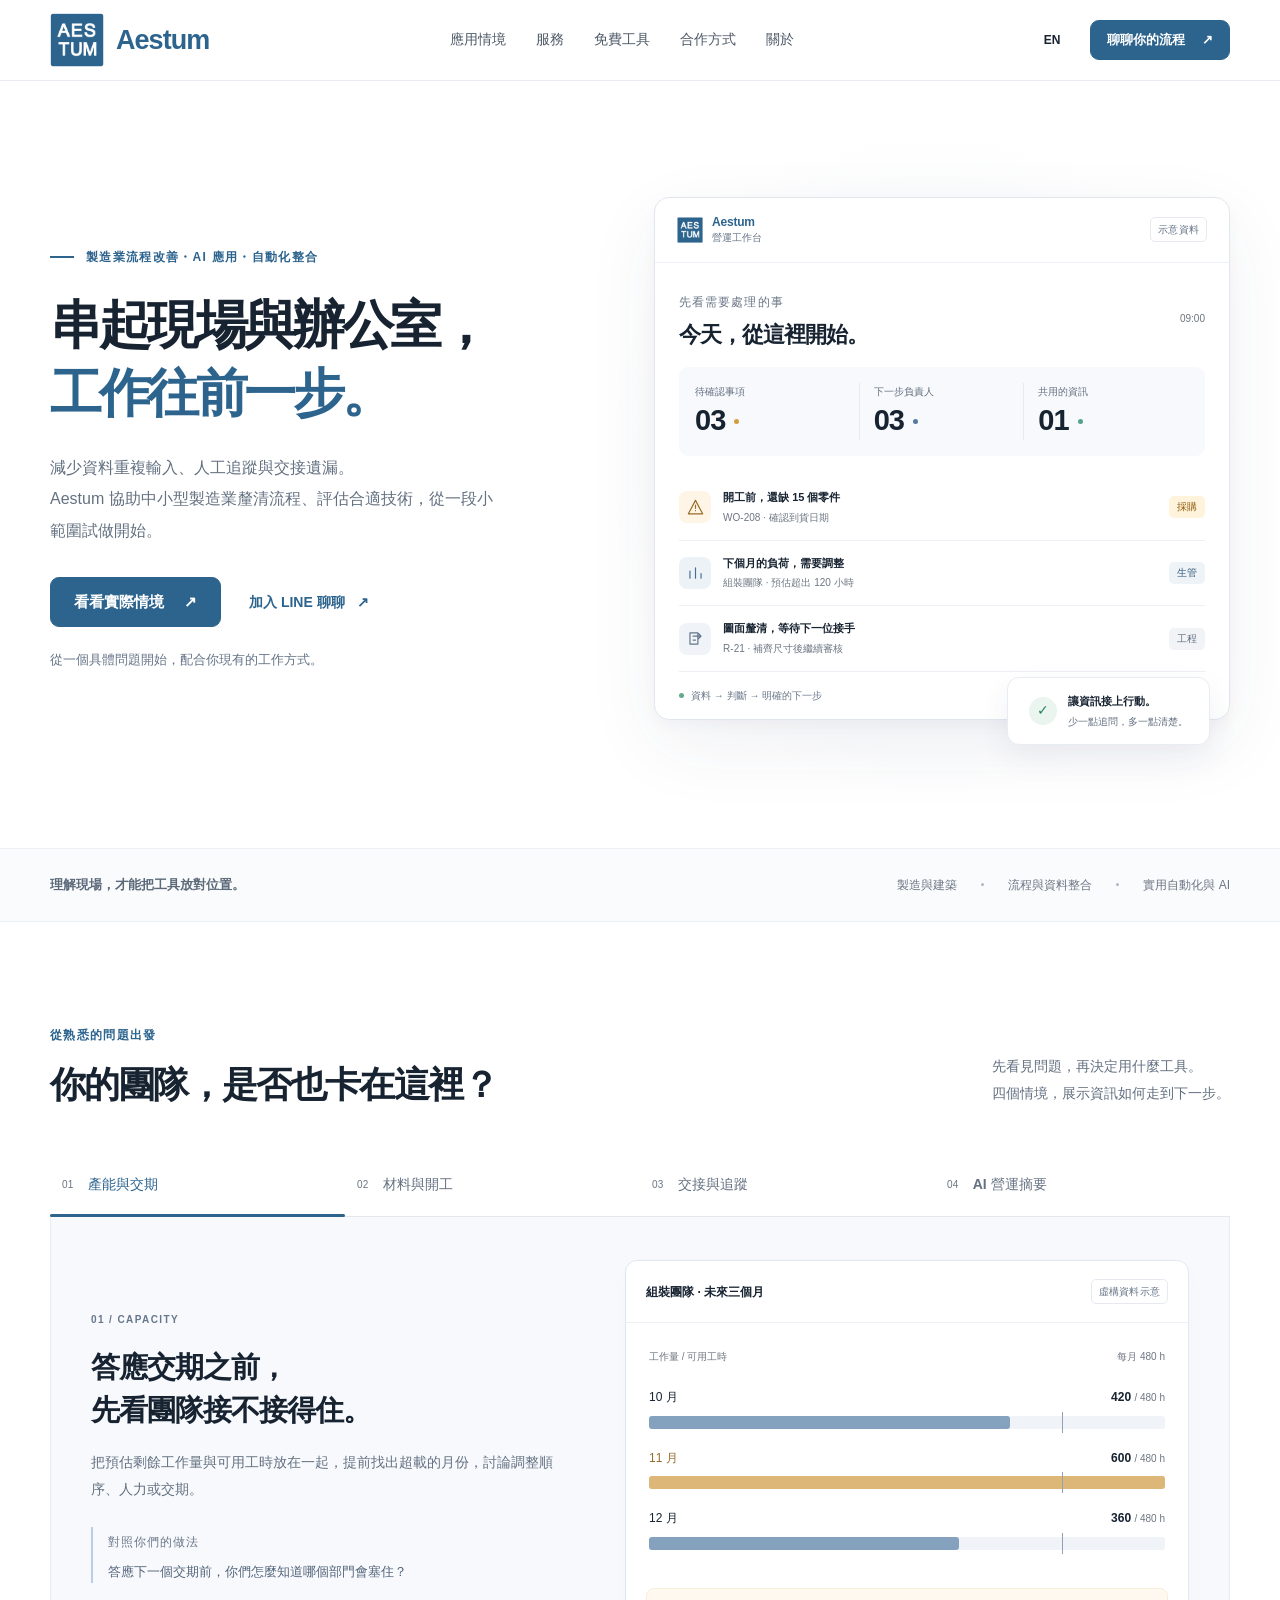
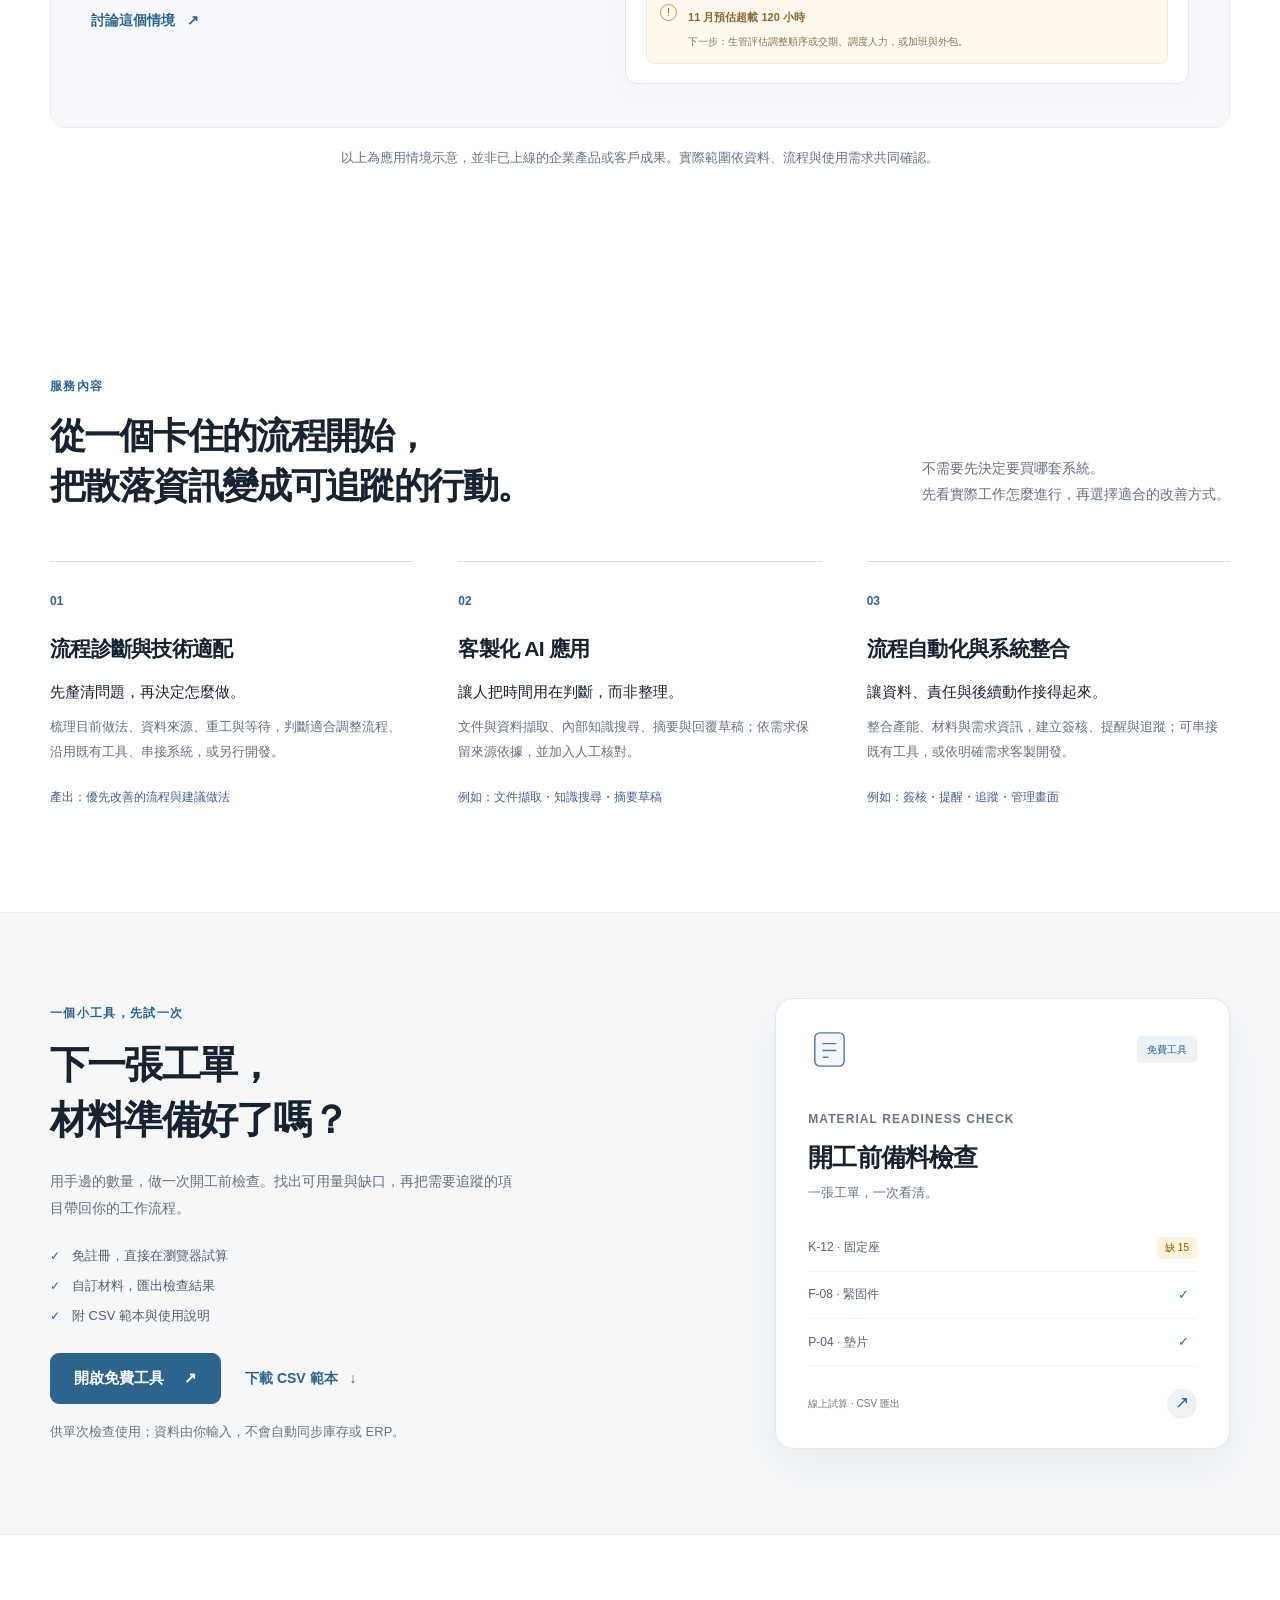
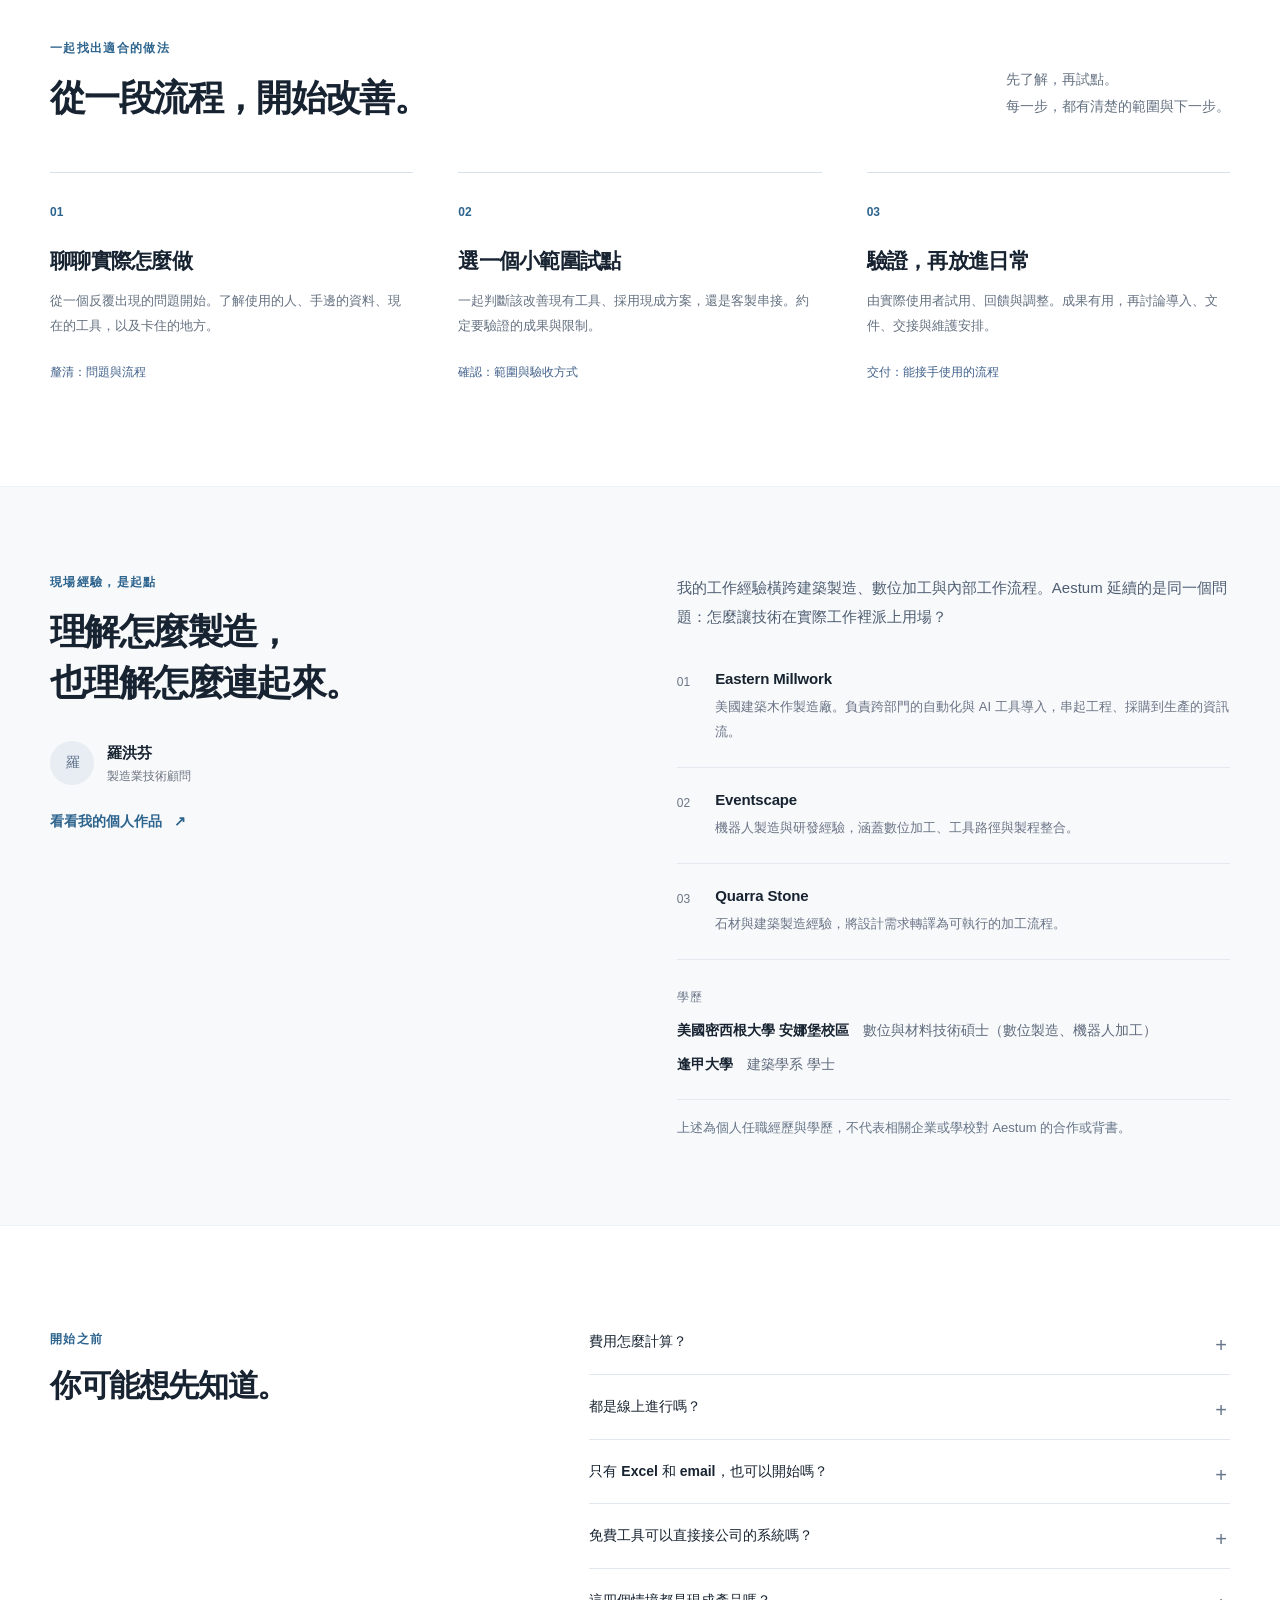
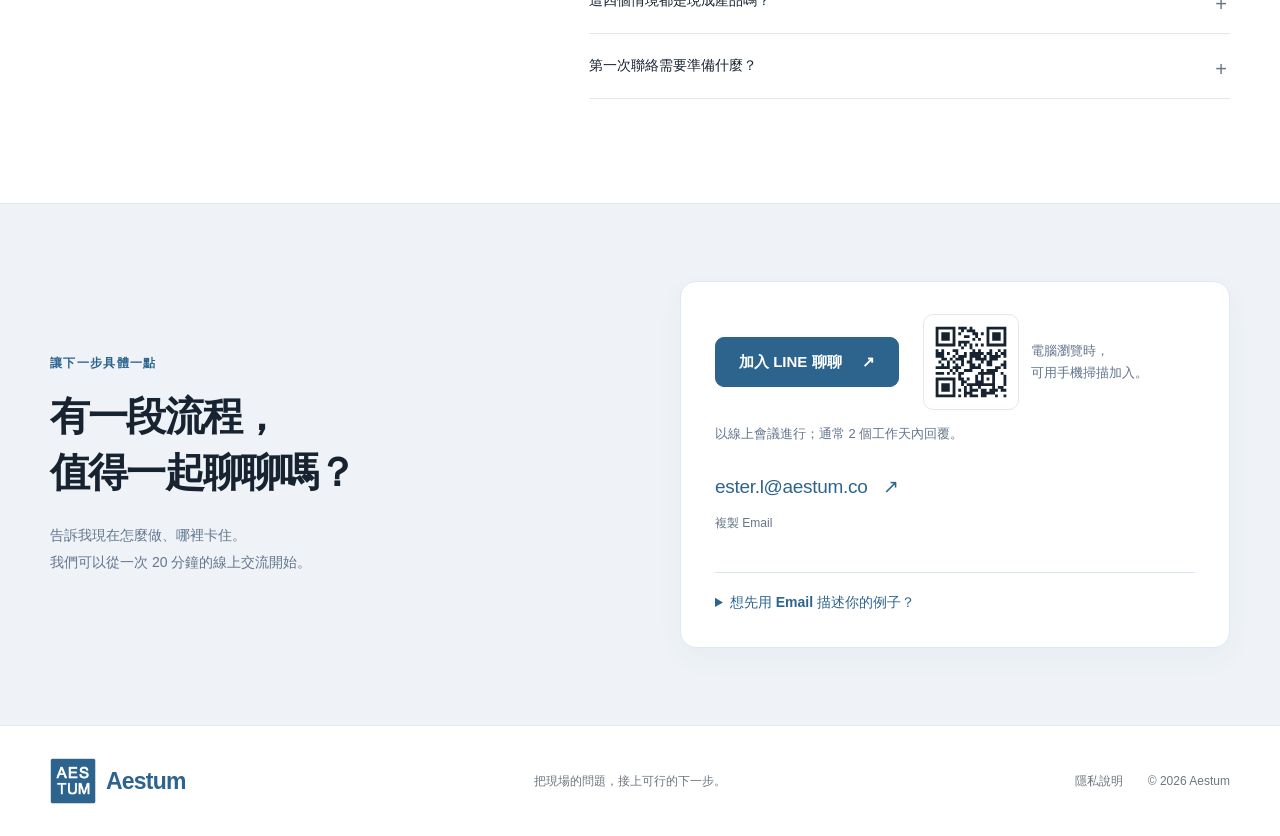
==== commit f1324cc4: "Balance contact section: intro left, contact card right Co-Authored-By: Claude Opus 5.5 <noreply@ant" ====
--- a/index.html
+++ b/index.html
@@ -94,7 +94,7 @@
 
     <section class="section faq-section container"><div><span class="eyebrow" data-i18n="faqEyebrow">開始之前</span><h2 data-i18n="faqTitle">你可能想先知道。</h2></div><div class="faq-list"><details><summary data-i18n="faq5q">費用怎麼計算？</summary><p data-i18n="faq5a">第一次 20 分鐘的線上交流不收費。了解實際問題後，如果有適合的做法，會先提出範圍明確的小規模試做，並事先說明費用、時程與交付內容；雙方確認後才開始，不會自動產生費用。</p></details><details><summary data-i18n="faq6q">都是線上進行嗎？</summary><p data-i18n="faq6a">初次交流與大部分工作都可以線上進行，會議時間可依雙方方便安排。需要了解現場作業時，可以先透過照片、影片或畫面分享說明；是否需要實地拜訪，再依需求討論。</p></details><details><summary data-i18n="faq1q">只有 Excel 和 email，也可以開始嗎？</summary><p data-i18n="faq1a">可以從現有的數位紀錄開始。先確認資料是否足以支持這段流程，以及誰負責更新，不需要先有完整 ERP 或資料庫。</p></details><details><summary data-i18n="faq2q">免費工具可以直接接公司的系統嗎？</summary><p data-i18n="faq2a">目前的備料工具由你手動輸入資料，適合單次檢查。若需要自動同步、多使用者協作或權限管理，可以再討論客製串接的範圍。</p></details><details><summary data-i18n="faq3q">這四個情境都是現成產品嗎？</summary><p data-i18n="faq3a">它們是用虛構資料說明的應用情境。每家公司的資料、流程和責任不同，需要先了解需求，再確認可交付的方案。</p></details><details><summary data-i18n="faq4q">第一次聯絡需要準備什麼？</summary><p data-i18n="faq4a">描述一個最近發生的例子、目前怎麼處理，以及哪一步最花時間即可。初次交流不需要提供機密文件或系統存取權。</p></details></div></section>
 
-    <section id="contact" class="contact-section"><div class="container contact-layout"><div><span class="eyebrow" data-i18n="contactEyebrow">讓下一步具體一點</span><h2 data-i18n="contactTitle">有一段流程，<br>值得一起聊聊嗎？</h2><p data-i18n="contactText">告訴我現在怎麼做、哪裡卡住。<br>我們可以從一次 20 分鐘的線上交流開始。</p><div class="line-contact"><a class="button line-button" href="https://lin.ee/pBzPYhs" target="_blank" rel="noopener noreferrer" data-i18n="lineButton">加入 LINE 聊聊 <span aria-hidden="true">↗</span></a><div class="line-qr"><img src="assets/line-qr.svg" alt="Aestum LINE QR code" width="96" height="96"><span data-i18n="lineQrNote">電腦瀏覽時，<br>可用手機掃描加入。</span></div></div><p class="response-note" data-i18n="responseNote">以線上會議進行；通常 2 個工作天內回覆。</p><a class="contact-email" href="mailto:ester.l@aestum.co">ester.l@aestum.co <span aria-hidden="true">↗</span></a><button id="copy-email" class="copy-email" type="button" data-i18n="copyEmail">複製 Email</button><p id="copy-status" class="copy-status" role="status"></p><details id="email-draft" class="email-draft"><summary data-i18n="emailDraftSummary">想先用 Email 描述你的例子？</summary><form id="contact-form" class="contact-form"><label for="contact-topic" data-i18n="topicLabel">你想聊聊哪個方向？</label><select id="contact-topic" name="topic"><option value="general" data-i18n="topicGeneral">先聊聊目前的流程</option><option value="capacity" data-i18n="capacityTab">產能與交期</option><option value="materials" data-i18n="materialsTab">材料與開工</option><option value="handoff" data-i18n="handoffTab">交接與追蹤</option><option value="ai" data-i18n="aiTab">AI 營運摘要</option></select><label for="contact-message" data-i18n="messageLabel">最近遇到的一個例子</label><textarea id="contact-message" name="message" rows="4" maxlength="1500" placeholder="例如：每次確認工單能否開工，都要再問採購一次……" data-i18n-placeholder="messagePlaceholder"></textarea><button class="button" type="submit" data-i18n="contactButton">開啟郵件草稿 <span aria-hidden="true">↗</span></button><p class="small-note" data-i18n="contactNote">將開啟你的郵件程式；內容不會透過網站送出。也可直接寄信至上方地址。</p><p id="contact-status" role="status" class="small-note"></p></form></details></div></div></section>
+    <section id="contact" class="contact-section"><div class="container contact-layout"><div class="contact-intro"><span class="eyebrow" data-i18n="contactEyebrow">讓下一步具體一點</span><h2 data-i18n="contactTitle">有一段流程，<br>值得一起聊聊嗎？</h2><p data-i18n="contactText">告訴我現在怎麼做、哪裡卡住。<br>我們可以從一次 20 分鐘的線上交流開始。</p></div><div class="contact-card"><div class="line-contact"><a class="button line-button" href="https://lin.ee/pBzPYhs" target="_blank" rel="noopener noreferrer" data-i18n="lineButton">加入 LINE 聊聊 <span aria-hidden="true">↗</span></a><div class="line-qr"><img src="assets/line-qr.svg" alt="Aestum LINE QR code" width="96" height="96"><span data-i18n="lineQrNote">電腦瀏覽時，<br>可用手機掃描加入。</span></div></div><p class="response-note" data-i18n="responseNote">以線上會議進行；通常 2 個工作天內回覆。</p><a class="contact-email" href="mailto:ester.l@aestum.co">ester.l@aestum.co <span aria-hidden="true">↗</span></a><button id="copy-email" class="copy-email" type="button" data-i18n="copyEmail">複製 Email</button><p id="copy-status" class="copy-status" role="status"></p><details id="email-draft" class="email-draft"><summary data-i18n="emailDraftSummary">想先用 Email 描述你的例子？</summary><form id="contact-form" class="contact-form"><label for="contact-topic" data-i18n="topicLabel">你想聊聊哪個方向？</label><select id="contact-topic" name="topic"><option value="general" data-i18n="topicGeneral">先聊聊目前的流程</option><option value="capacity" data-i18n="capacityTab">產能與交期</option><option value="materials" data-i18n="materialsTab">材料與開工</option><option value="handoff" data-i18n="handoffTab">交接與追蹤</option><option value="ai" data-i18n="aiTab">AI 營運摘要</option></select><label for="contact-message" data-i18n="messageLabel">最近遇到的一個例子</label><textarea id="contact-message" name="message" rows="4" maxlength="1500" placeholder="例如：每次確認工單能否開工，都要再問採購一次……" data-i18n-placeholder="messagePlaceholder"></textarea><button class="button" type="submit" data-i18n="contactButton">開啟郵件草稿 <span aria-hidden="true">↗</span></button><p class="small-note" data-i18n="contactNote">將開啟你的郵件程式；內容不會透過網站送出。也可直接寄信至上方地址。</p><p id="contact-status" role="status" class="small-note"></p></form></details></div></div></section>
   </main>
   <footer class="site-footer container"><a class="brand" href="index.html" aria-label="Aestum 首頁" data-i18n-aria="brandHome"><span class="brand-logo"><img src="assets/aestum-logo-web.svg" alt="" width="1024" height="1024"></span><span class="brand-wordmark">Aestum</span></a><span data-i18n="footerLine">把現場的問題，接上可行的下一步。</span><div><a href="privacy.html" data-i18n="privacyLink">隱私說明</a><span>© 2026 Aestum</span></div></footer>
   <noscript><div class="noscript-note">JavaScript 未啟用。你仍可閱讀本頁及寄信；情境切換與線上試算需要啟用 JavaScript。 / Enable JavaScript for interactive examples and the calculator.</div></noscript>
--- a/styles.css
+++ b/styles.css
@@ -4,12 +4,12 @@
 .hero{display:grid;grid-template-columns:1fr 1.05fr;align-items:center;gap:40px;min-height:695px;padding-block:86px 96px}.eyebrow{display:flex;align-items:center;gap:12px;color:var(--blue);font-size:12px;font-weight:650;letter-spacing:.11em;line-height:1.6;margin-bottom:24px}.eyebrow-line{width:24px;height:2px;background:var(--blue)}h1{font-size:clamp(40px,4.1vw,58px);font-weight:650;line-height:1.3;letter-spacing:-.065em}.hero-description{font-size:16px;line-height:1.95;color:var(--muted);margin-top:25px;max-width:455px}.hero-actions{display:flex;align-items:center;gap:28px;margin-top:31px;flex-wrap:wrap}.text-link{display:inline-flex;align-items:center;gap:12px;font-size:14px;font-weight:600;color:var(--blue);line-height:1.6}.hero-footnote{font-size:13px;color:#6c7681;margin-top:22px}.hero-visual{position:relative;padding:30px 0 32px 8px;isolation:isolate}.hero-visual:before{content:"";position:absolute;inset:-50px -24px -55px -40px;border-radius:50%;background:radial-gradient(ellipse,#e6effe8a 0%,#f5f8fc77 47%,transparent 70%);z-index:-2}.orbit{position:absolute;border:1px solid #e2eaf480;border-radius:50%;z-index:-1;pointer-events:none}.orbit-one{inset:-22px 0 -12px -20px;transform:rotate(-18deg)}.orbit-two{inset:12px -12px 5px -45px;transform:rotate(19deg)}.workspace-preview{border:1px solid #e2e7ef;border-radius:15px;background:#fff;box-shadow:0 25px 75px #243e6812,0 6px 15px #1d335407;overflow:hidden}.preview-top{padding:17px 22px;display:flex;align-items:center;justify-content:space-between;border-bottom:1px solid #edf0f5}.preview-brand{display:flex;align-items:center;gap:9px;font-size:11px;font-weight:650}.mini-mark{display:inline-flex;align-items:center;justify-content:center;width:21px;height:21px;background:var(--blue);color:#fff;border-radius:5px;font-size:12px}.sample-label{font-size:10px;letter-spacing:.02em;color:#697684;border:1px solid #e6eaf0;border-radius:5px;padding:3px 7px;white-space:nowrap}.preview-heading{display:flex;align-items:center;justify-content:space-between;padding:24px 24px 17px}.micro-label{font-size:12px;letter-spacing:.09em;color:#6a7687;font-weight:550}.preview-heading h2{font-size:22px;margin-top:6px;font-weight:650}.preview-date{font-size:10px;color:#6e757e}.preview-metrics{display:grid;grid-template-columns:repeat(3,1fr);margin:0 24px 19px;padding:16px;background:#f7f9fc;border-radius:9px}.preview-metrics>div{padding:0 14px;border-right:1px solid #e5eaf1}.preview-metrics>div:first-child{padding-left:0}.preview-metrics>div:last-child{border:0;padding-right:0}.preview-metrics span{font-size:10px;display:block;color:var(--muted)}.preview-metrics strong{display:flex;align-items:center;gap:9px;margin-top:2px;font-size:29px;line-height:1.3;font-weight:550;letter-spacing:-1px}.preview-metrics .metric-dot{width:5px;height:5px;border-radius:50%}.amber{background:#d59c3e}.blue{background:#5a8bea}.green{background:#51a389}.preview-task{display:flex;align-items:center;gap:12px;margin:0 24px;padding:14px 0;border-bottom:1px solid #edf0f5}.preview-task:last-of-type{border:0}.preview-task>div{flex:1;min-width:0}.preview-task b{font-weight:600;font-size:11px;display:block;line-height:1.6}.preview-task p{font-size:10px;color:#6c7682;margin-top:2px}.task-icon{width:32px;height:32px;border-radius:8px;display:grid;place-items:center;flex-shrink:0}.task-icon svg{width:19px;height:19px;stroke:currentColor;fill:none;stroke-width:1.5;stroke-linecap:round;stroke-linejoin:round}.amber-icon{background:#fff5e6;color:#966d28}.blue-icon{background:#edf3ff;color:#4675be}.gray-icon{background:#f0f3f7;color:#64768b}.pill{display:inline-flex;align-items:center;justify-content:center;font-size:10px;font-weight:500;padding:3px 8px;border-radius:5px;white-space:nowrap;line-height:1.6}.pill-amber{background:#fff3db;color:#8b5907}.pill-blue{background:#eef3fe;color:#3968b7}.pill-gray{background:#f1f3f7;color:#627082}.pill-green{background:#edf7f2;color:#287956}.preview-bottom{display:flex;align-items:center;gap:7px;font-size:10px;color:#697688;padding:15px 24px}.status-dot{width:5px;height:5px;border-radius:50%;background:#66a989}.floating-note{position:absolute;bottom:7px;right:20px;display:flex;align-items:center;gap:11px;background:white;box-shadow:0 12px 32px #283f6912;border:1px solid #e8edf4;border-radius:12px;padding:14px 21px}.note-check{width:28px;height:28px;border-radius:50%;display:grid;place-items:center;background:#eaf5ef;color:#28845f;font-size:14px}.floating-note strong,.floating-note span:not(.note-check){display:block;font-size:11px}.floating-note strong{font-weight:600}.floating-note span:not(.note-check){font-size:10px;color:var(--muted);margin-top:2px}
 .context-strip{background:#fafbfd;border-block:1px solid #edf0f5}.context-inner{display:flex;align-items:center;justify-content:space-between;padding-block:25px;gap:24px}.context-inner p{font-size:13px;font-weight:600;color:#5b6979}.context-inner>div{display:flex;align-items:center;gap:24px;font-size:12px;color:#6c7583}.context-inner i{width:3px;height:3px;background:#aeb8c5;border-radius:50%}.section{padding-block:104px}.section-heading{display:flex;justify-content:space-between;align-items:flex-end;gap:30px;margin-bottom:42px}.section-heading .eyebrow,.resource-copy .eyebrow,.about-heading .eyebrow,.contact-section .eyebrow{margin-bottom:15px}h2{font-size:36px;font-weight:600;line-height:1.4;letter-spacing:-.045em}.section-heading>p{font-size:14px;color:var(--muted);line-height:1.9;padding-bottom:4px}.scenario-tabs{display:grid;grid-template-columns:repeat(4,1fr);border-bottom:1px solid var(--line);margin-bottom:0}.scenario-tabs button{border:0;background:none;display:flex;gap:14px;align-items:center;padding:20px 12px;font-size:14px;font-weight:550;color:var(--muted);position:relative}.scenario-tabs button>span:first-child{font-size:10px;color:#6b7583;font-weight:500;letter-spacing:.03em}.scenario-tabs button[aria-selected="true"]{color:var(--blue)}.scenario-tabs button[aria-selected="true"]:after{content:"";height:3px;position:absolute;bottom:-1px;left:0;right:0;background:var(--blue);border-radius:2px}.scenario-tabs button:hover{background:#f8faff}.scenario-panel{display:grid;grid-template-columns:.83fr 1fr;gap:66px;padding:43px 40px;background:#f7f9fc;border:1px solid #e8edf3;border-top:0;border-radius:0 0 16px 16px;align-items:center;min-height:458px}.scenario-number{font-size:10px;color:#67768c;letter-spacing:.14em;font-weight:600;display:block;margin-bottom:18px}.scenario-copy h3{font-size:29px;line-height:1.5;font-weight:600;margin-bottom:16px}.scenario-copy>p{font-size:14px;color:var(--muted);line-height:1.95}.scenario-outcome{border-left:2px solid #b9cdeb;padding-left:15px;margin:23px 0}.scenario-outcome p{font-size:13px;color:#53647a;margin-top:6px;line-height:1.8}.demo-surface{background:white;border:1px solid #e2e8f1;border-radius:12px;box-shadow:0 8px 25px #273d5c05;overflow:hidden}.demo-header{display:flex;justify-content:space-between;align-items:center;gap:12px;padding:18px 20px;border-bottom:1px solid #edf0f5}.demo-header strong{font-size:12px;font-weight:600}.capacity-chart{padding:25px 23px 19px}.chart-scale{display:flex;justify-content:space-between;font-size:10px;color:#6d7681;margin-bottom:22px}.chart-row{margin-bottom:19px}.chart-row>div:first-child{display:flex;justify-content:space-between;font-size:12px;margin-bottom:8px}.chart-row b{font-weight:600;font-size:12px}.chart-row small{font-weight:400;color:#6c7580}.chart-track{height:13px;background:#f0f3f8;position:relative;border-radius:3px}.chart-track>span{display:block;width:var(--bar);background:#80a9e7;height:100%;border-radius:3px}.chart-track>i{position:absolute;left:80%;height:21px;top:-4px;width:1px;background:#93a1b4}.overloaded .chart-track>span{background:#dcb777}.overloaded>div:first-child>span{color:#956d2f}.exception-note{margin:0 20px 19px;background:#fff9ef;border:1px solid #f7ecd8;border-radius:8px;display:flex;align-items:flex-start;gap:11px;padding:13px}.exception-symbol{flex-shrink:0;border:1px solid #c79848;border-radius:50%;width:17px;height:17px;line-height:15px;font-size:11px;text-align:center;color:#986d26;margin-top:2px}.exception-note b{font-size:11px;font-weight:600;color:#8b672f}.exception-note p{font-size:10px;color:#857255;margin-top:4px}.demo-footnote{font-size:10px;color:#6c7684;padding:0 20px 17px;line-height:1.8}.examples-note{text-align:center;color:#6d757e;font-size:13px;margin-top:19px}.material-equation{display:flex;align-items:center;justify-content:space-around;padding:24px 14px}.material-equation>div{display:flex;flex-direction:column;text-align:center}.material-equation>span{color:#6e757d}.material-equation div>span{font-size:10px;color:var(--muted)}.material-equation strong{font-size:29px;font-weight:550;line-height:1.5}.equation-result strong{color:var(--blue)}.demo-table{margin:0 20px 20px}.demo-table-row{display:grid;grid-template-columns:1fr .7fr .8fr;gap:12px;padding:11px 3px;font-size:11px;border-bottom:1px solid #edf0f5;align-items:center}.demo-table-row .pill{justify-self:start}.table-heading{font-size:10px;color:#6d757f}.handoff-detail{padding:22px}.handoff-detail h4{font-size:19px;margin:15px 0 22px}.detail-pair{display:flex;justify-content:space-between;padding:10px 0;border-bottom:1px solid #eef1f6;font-size:11px}.detail-pair>span{color:var(--muted)}.event-line{display:flex;gap:12px;margin-top:19px;align-items:flex-start}.event-line>i{width:8px;height:8px;border-radius:50%;background:#b7cce9;margin-top:5px;flex-shrink:0}.event-line b{display:block;font-size:11px;font-weight:500}.event-line div>span{display:block;font-size:10px;color:#6c7681;margin-top:3px}.brief-item{margin:0 20px;display:flex;gap:14px;padding:18px 0;border-bottom:1px solid #edf0f5}.brief-item>span{font-size:10px;color:#5b759d;margin-top:3px}.brief-item b{font-size:12px;font-weight:600}.brief-item p{font-size:11px;color:var(--muted);margin-top:3px}.brief-item small{font-size:10px;color:#6c7681}.review-note{margin:17px 20px 12px;font-size:10px;color:#48648b;background:#f2f6fc;border-radius:6px;padding:10px 12px}
 .resource-section{background:#f4f7fb;border-block:1px solid #ebeff5;padding-block:85px}.resource-layout{display:grid;grid-template-columns:1.15fr .85fr;gap:110px;align-items:center}.resource-copy h2{font-size:39px}.resource-copy>p{font-size:14px;color:var(--muted);line-height:1.95;max-width:470px;margin-top:21px}.check-list{list-style:none;padding:0;margin:22px 0 26px;display:grid;gap:8px;font-size:13px;color:#536173}.check-list li:before{content:"✓";color:var(--blue);margin-right:12px;font-size:12px}.resource-actions{display:flex;align-items:center;gap:24px;flex-wrap:wrap}.small-note,.resource-copy .small-note{font-size:13px;color:#6b7582;line-height:1.8;margin-top:16px}.tool-preview{display:block;background:white;border:1px solid #e1e7ef;border-radius:18px;padding:29px 32px;box-shadow:0 18px 45px #233e6310;transition:transform .2s,box-shadow .2s}.tool-preview:hover{transform:translateY(-4px);box-shadow:0 23px 55px #233e6318}.tool-preview-top{display:flex;justify-content:space-between;align-items:center;margin-bottom:33px}.tool-preview-top svg{width:43px;height:43px;stroke:#6289c4;fill:#f4f8ff;stroke-width:1.5}.free-tag{color:var(--blue);background:#edf4ff;border-radius:5px;padding:5px 10px;font-size:10px}.tool-preview h3{font-size:25px;margin:10px 0 8px;font-weight:600}.tool-preview>p{font-size:13px;color:var(--muted);margin-bottom:21px}.tool-sample-row{display:flex;justify-content:space-between;align-items:center;padding:12px 0;border-bottom:1px solid #eff2f6;font-size:12px;color:#536173}.tool-check{color:var(--green);font-size:13px;padding-right:8px}.tool-preview-bottom{display:flex;justify-content:space-between;align-items:center;margin-top:23px;font-size:10px;color:#6d7682}.round-arrow{display:grid;place-items:center;border-radius:50%;background:#f0f5fe;color:var(--blue);width:30px;height:30px;font-size:17px}.steps{display:grid;grid-template-columns:repeat(3,1fr);gap:45px;padding-top:7px}.steps article{border-top:1px solid #d7e0eb;padding-top:24px}.step-number{font-size:12px;color:var(--blue);font-weight:550;display:inline-block;margin-bottom:24px}.steps h3{font-size:21px;font-weight:600;margin-bottom:14px}.steps p{color:var(--muted);font-size:13px;line-height:1.95}.step-output{display:block;font-size:12px;color:#41618b;margin-top:23px}.services .service-lead{color:var(--ink);font-size:15px;font-weight:550;margin-bottom:8px}.about-section{background:#f8f9fb;border-block:1px solid #edf0f4;padding-block:86px}.about-layout{display:grid;grid-template-columns:1fr 1.05fr;gap:100px}.founder-signature{display:flex;align-items:center;gap:13px;margin:32px 0 21px}.avatar-monogram{height:44px;width:44px;display:grid;place-items:center;background:#e8edf4;color:#566a85;border-radius:50%;font-size:14px;letter-spacing:-1px}.founder-signature strong{font-size:15px;font-weight:600;display:block}.founder-signature div>span{font-size:12px;color:#6c7582;display:block}.about-lead{font-size:15px;color:#4e5e72;line-height:1.95;margin-bottom:15px}.experience-row{display:flex;gap:25px;padding:22px 0;border-bottom:1px solid #e4e9f0}.experience-row>span{font-size:12px;color:#6a7686;margin-top:3px}.experience-row h3{font-size:15px;font-weight:600;margin-bottom:7px;letter-spacing:-.01em}.experience-row p{font-size:13px;color:#6a7486;line-height:1.9}.education{padding:22px 0;border-bottom:1px solid #e4e9f0}.education-row{display:flex;flex-wrap:wrap;gap:2px 14px;margin-top:10px;font-size:14px;line-height:1.7}.education-row b{font-weight:600}.education-row span{color:#5f6c7d}.faq-section{display:grid;grid-template-columns:1fr 1.35fr;gap:65px}.faq-section h2{font-size:31px}.faq-section .eyebrow{margin-bottom:15px}.faq-list details{border-bottom:1px solid var(--line);padding:20px 0}.faq-list details:first-child{padding-top:0}.faq-list summary{list-style:none;font-size:14px;font-weight:550;cursor:pointer;position:relative;padding-right:30px}.faq-list summary::-webkit-details-marker{display:none}.faq-list summary:after{content:"+";position:absolute;right:3px;top:-2px;color:#67768a;font-size:20px;font-weight:400}.faq-list details[open] summary:after{content:"−"}.faq-list details p{font-size:13px;color:var(--muted);line-height:1.9;padding-top:15px}
-.contact-section{background:#eef4fd;padding-block:77px;border-block:1px solid #e3ebf8}.contact-layout{display:grid;grid-template-columns:minmax(0,640px);gap:125px}.contact-section h2{font-size:40px}.contact-section .contact-layout>div>p:not(.copy-status){font-size:14px;line-height:1.9;color:#63758f;margin-top:22px}.contact-email{display:flex;align-items:center;gap:15px;font-size:19px;letter-spacing:-.3px;font-weight:500;margin-top:28px;color:#255ba4}.copy-email{display:block;font-size:12px;background:none;border:0;padding:5px 0;color:#5e7695;margin-top:5px}.copy-email:hover{text-decoration:underline}.copy-status{font-size:12px;color:#40638f;min-height:18px;margin-top:4px}.line-contact{display:flex;align-items:center;gap:24px;margin-top:28px}.line-qr{display:flex;align-items:center;gap:12px;font-size:13px;line-height:1.7;color:#63758f}.line-qr img{width:96px;height:96px;background:#fff;border:1px solid #dfe8f4;border-radius:10px;padding:6px}.contact-section .contact-layout>div>p.response-note{font-size:13px;margin-top:12px}.email-draft{margin-top:26px;border-top:1px solid #d8e2f0;padding-top:18px}.email-draft summary{cursor:pointer;font-size:14px;font-weight:550;color:var(--blue)}.email-draft .contact-form{margin-top:16px}.contact-form{background:white;border:1px solid #dfe8f4;padding:25px 27px;border-radius:14px;box-shadow:0 8px 22px #38578304}.contact-form label{display:block;font-size:13px;font-weight:550;margin-bottom:8px}.contact-form select,.contact-form textarea{width:100%;border:1px solid #dde4ee;background:#fbfcfe;border-radius:7px;font-size:13px;padding:11px 12px;color:#41536b;margin-bottom:18px}.contact-form textarea{resize:vertical;min-height:112px;line-height:1.8}.contact-form textarea::placeholder{color:#6b7583}.contact-form .button{width:100%;font-size:13px;min-height:44px;padding-block:10px}.contact-form .small-note{font-size:13px;margin-top:12px;color:#6b7583}.site-footer{display:flex;align-items:center;justify-content:space-between;gap:25px;padding-block:32px}.site-footer .brand{font-size:21px}.site-footer>span{font-size:12px;color:#6c747e}.site-footer>div{display:flex;gap:25px;font-size:12px;color:#6d7682}.site-footer a:hover{color:var(--blue)}.noscript-note{padding:16px;background:#fff4dd;font-size:13px;text-align:center}
+.contact-section{background:#eef4fd;padding-block:77px;border-block:1px solid #e3ebf8}.contact-layout{display:grid;grid-template-columns:minmax(0,1fr) minmax(0,1fr);gap:80px;align-items:center}.contact-card{background:#fff;border:1px solid #dfe8f4;border-radius:16px;padding:32px 34px;box-shadow:0 10px 28px #3857830a}.contact-card .line-contact{margin-top:0}.contact-card .contact-email{margin-top:24px}.contact-card .email-draft{margin-top:12px}.email-draft .contact-form{border:0;padding:0;box-shadow:none;background:none}.contact-section h2{font-size:40px}.contact-section .contact-layout>div>p:not(.copy-status){font-size:14px;line-height:1.9;color:#63758f;margin-top:22px}.contact-email{display:flex;align-items:center;gap:15px;font-size:19px;letter-spacing:-.3px;font-weight:500;margin-top:28px;color:#255ba4}.copy-email{display:block;font-size:12px;background:none;border:0;padding:5px 0;color:#5e7695;margin-top:5px}.copy-email:hover{text-decoration:underline}.copy-status{font-size:12px;color:#40638f;min-height:18px;margin-top:4px}.line-contact{display:flex;align-items:center;gap:24px;margin-top:28px}.line-qr{display:flex;align-items:center;gap:12px;font-size:13px;line-height:1.7;color:#63758f}.line-qr img{width:96px;height:96px;background:#fff;border:1px solid #dfe8f4;border-radius:10px;padding:6px}.contact-section .contact-layout>div>p.response-note{font-size:13px;margin-top:12px}.email-draft{margin-top:26px;border-top:1px solid #d8e2f0;padding-top:18px}.email-draft summary{cursor:pointer;font-size:14px;font-weight:550;color:var(--blue)}.email-draft .contact-form{margin-top:16px}.contact-form{background:white;border:1px solid #dfe8f4;padding:25px 27px;border-radius:14px;box-shadow:0 8px 22px #38578304}.contact-form label{display:block;font-size:13px;font-weight:550;margin-bottom:8px}.contact-form select,.contact-form textarea{width:100%;border:1px solid #dde4ee;background:#fbfcfe;border-radius:7px;font-size:13px;padding:11px 12px;color:#41536b;margin-bottom:18px}.contact-form textarea{resize:vertical;min-height:112px;line-height:1.8}.contact-form textarea::placeholder{color:#6b7583}.contact-form .button{width:100%;font-size:13px;min-height:44px;padding-block:10px}.contact-form .small-note{font-size:13px;margin-top:12px;color:#6b7583}.site-footer{display:flex;align-items:center;justify-content:space-between;gap:25px;padding-block:32px}.site-footer .brand{font-size:21px}.site-footer>span{font-size:12px;color:#6c747e}.site-footer>div{display:flex;gap:25px;font-size:12px;color:#6d7682}.site-footer a:hover{color:var(--blue)}.noscript-note{padding:16px;background:#fff4dd;font-size:13px;text-align:center}
 .tool-page{background:#f7f9fc}.tool-nav-link{font-size:13px;color:#64758b}.tool-main{padding-block:56px 80px}.tool-heading{max-width:740px}.tool-heading h1{font-size:39px;letter-spacing:-.045em}.tool-heading>p{font-size:14px;color:var(--muted);margin-top:17px}.tool-heading .eyebrow{margin-bottom:15px}.tool-top-links{display:flex;gap:24px;flex-wrap:wrap;margin:21px 0 34px}.tool-top-links a{font-size:13px}.tool-workspace{background:white;border:1px solid var(--line);border-radius:16px;overflow:hidden}.tool-job{display:flex;align-items:flex-end;gap:22px;padding:24px 26px;background:#fcfdff;border-bottom:1px solid var(--line)}.tool-job label{display:block;font-size:13px;color:var(--muted);margin-bottom:6px}.tool-job input{padding:9px 11px;border:1px solid #dbe2ec;border-radius:6px;background:white;min-height:40px;font-size:13px;color:var(--ink);max-width:100%}.job-name-field{flex:1}.job-name-field input{width:100%;max-width:370px}.tool-job button{font-size:13px;padding:9px 14px;min-height:40px}.tool-data-notice{display:flex;justify-content:space-between;align-items:center;gap:16px;padding:17px 26px;font-size:13px;color:#687588;border-bottom:1px solid #eef1f5}.tool-sample-badge{font-size:12px;color:#876119;background:#fff4df;border-radius:5px;padding:3px 8px;white-space:nowrap}.tool-table-scroll{overflow-x:auto;padding:0 26px}.material-table{width:100%;border-collapse:collapse;min-width:825px;text-align:left;font-size:13px}.material-table th{font-size:12px;font-weight:500;color:#69768a;padding:18px 8px 12px;border-bottom:1px solid var(--line);white-space:nowrap}.material-table td{padding:15px 8px;border-bottom:1px solid #edf1f6;vertical-align:top}.material-table th:first-child,.material-table td:first-child{padding-left:0}.material-table td:last-child,.material-table th:last-child{padding-right:0}.material-table input{width:100%;min-width:0;padding:9px 9px;border:1px solid #dce4ef;border-radius:6px;background:#fff;color:#33455e;font-size:13px;min-height:38px}.material-table input[type="number"]{width:82px}.material-table input[type="date"]{width:140px}.material-table .item-name{min-width:145px}.material-table .row-status{min-width:145px;padding-top:17px}.row-detail{display:block;font-size:13px;color:#67768a;line-height:1.6;margin-top:5px}.remove-row{display:grid;place-items:center;width:30px;height:36px;background:none;border:0;font-size:20px;color:#6a7483}.remove-row:hover{color:#b44646;background:#fff1f1;border-radius:5px}.material-table input[aria-invalid="true"]{border-color:#bc5a41;background:#fffbf9}.pill-error{background:#ffefea;color:#a3422c}.tool-empty{padding:28px;text-align:center;font-size:13px;color:var(--muted)}.tool-toolbar{display:flex;justify-content:space-between;gap:20px;align-items:center;padding:18px 26px 25px}.tool-toolbar button{font-size:13px}.tool-toolbar .button{min-height:40px;padding:9px 15px}.add-row{border:0;background:none;color:var(--blue);padding:8px 0;font-weight:500}.tool-toolbar-actions{display:flex;gap:10px;flex-wrap:wrap}.tool-summary{display:grid;grid-template-columns:repeat(3,1fr);border-block:1px solid #e2e8f1;background:#f8faff;padding:23px 26px;gap:25px}.tool-summary>div{border-right:1px solid #e1e7f0}.tool-summary>div:last-child{border:0}.tool-summary span{font-size:13px;color:#67768c;display:block}.tool-summary strong{display:block;font-size:29px;font-weight:550;line-height:1.5;letter-spacing:-1px}.tool-summary .summary-short strong{color:#966e2b}.tool-result-note{padding:17px 26px;font-size:13px;color:#506682;line-height:1.9;min-height:55px}.tool-privacy-note{font-size:13px;color:#697585;line-height:1.9;margin-top:15px}.tool-guide{margin-top:55px;display:grid;grid-template-columns:1fr 1.7fr;gap:65px}.tool-guide h2{font-size:26px}.tool-guide p{font-size:13px;color:var(--muted);line-height:1.9;margin-top:13px}.guide-steps{padding-left:20px;margin:0;display:grid;gap:15px;font-size:13px;color:#53677f}.guide-steps b{font-weight:600;color:var(--ink)}.tool-guide-callout{grid-column:1/-1;border-top:1px solid #dce5f1;padding-top:24px;display:flex;align-items:center;justify-content:space-between;gap:25px}.tool-guide-callout p{margin:0;max-width:750px;font-size:13px}.legal-main{max-width:760px;padding-block:65px 90px}.legal-main h1{font-size:36px;margin-bottom:28px}.legal-main h2{font-size:21px;margin:28px 0 12px}.legal-main p,.legal-main li{font-size:14px;color:#5e7086;line-height:1.95}.legal-main a{color:var(--blue)}
 html[lang="en"] h1{font-size:clamp(40px,4.4vw,59px);letter-spacing:-.055em;line-height:1.12}html[lang="en"] .hero-description{font-size:16px;line-height:1.85}html[lang="en"] .preview-task b{font-size:10px}html[lang="en"] .preview-metrics span{font-size:10px}html[lang="en"] h2{letter-spacing:-.045em}html[lang="en"] .scenario-copy h3{font-size:29px;line-height:1.3}html[lang="en"] .desktop-nav{gap:24px}html[lang="en"] .tool-heading h1{font-size:39px}
 @media(min-width:1500px){.hero{min-height:745px}.container{width:min(1200px,calc(100% - 100px))}}
 @media(max-width:1050px){.container{width:calc(100% - 56px)}.desktop-nav{gap:18px;font-size:12px}.nav-actions{gap:12px}.hero{gap:25px;padding-block:70px;min-height:650px}h1{font-size:44px}.hero-description{font-size:14px}.hero-actions{gap:20px}.preview-task{margin-inline:18px;gap:8px}.preview-task .pill{font-size:10px;padding:3px 5px}.preview-metrics{margin-inline:18px}.preview-heading{padding-inline:18px}.preview-heading h2{font-size:20px}.scenario-panel{gap:35px;padding:32px 28px}.scenario-copy h3{font-size:25px}.scenario-copy>p{font-size:13px}.resource-layout{gap:65px}.about-layout{gap:60px}.contact-layout{gap:65px}.context-inner>div{gap:17px}.section-heading h2{font-size:31px}.section-heading>p{font-size:13px}.hero-visual:before{inset:-30px -10px}.orbit-two{inset:12px -10px 5px -20px}}
-@media(max-width:820px){.desktop-nav{display:none}.menu-toggle{display:block}.nav-wrap{min-height:72px}.nav-actions{gap:18px}.hero{grid-template-columns:1fr;padding-block:55px 60px;gap:30px}.hero-copy{max-width:650px}.hero h1{font-size:52px}.hero-description{font-size:16px;max-width:520px}.hero-visual{width:100%;max-width:550px;justify-self:center;padding-top:15px}.preview-task b{font-size:12px}.preview-task p{font-size:10px}.preview-task .pill{font-size:10px}.preview-heading h2{font-size:24px}.context-inner{align-items:flex-start;flex-direction:column;gap:12px}.context-inner>div{gap:24px}.section{padding-block:70px}.section-heading{display:block;margin-bottom:29px}.section-heading>p{margin-top:18px;font-size:14px}.scenario-panel{grid-template-columns:1fr;gap:30px;padding:30px}.scenario-copy h3{font-size:28px}.scenario-copy>p{max-width:540px;font-size:14px}.scenario-outcome{margin:18px 0}.demo-surface{max-width:580px;width:100%}.scenario-tabs button{font-size:12px;gap:10px;padding:16px 8px}.scenario-tabs button>span:first-child{font-size:10px}.resource-layout{gap:40px;grid-template-columns:1fr .85fr}.resource-copy h2{font-size:31px}.tool-preview{padding:23px}.tool-preview h3{font-size:22px}.steps{gap:25px}.steps h3{font-size:18px}.about-layout{gap:40px;grid-template-columns:.9fr 1fr}.about-heading h2{font-size:30px}.founder-signature div>span{font-size:12px}.faq-section{grid-template-columns:1fr;gap:30px}.contact-layout{gap:35px}.contact-section h2{font-size:34px}.contact-email{font-size:16px}.contact-form{padding:22px}.site-footer{flex-wrap:wrap}.site-footer>span{order:3;width:100%}.tool-job{flex-wrap:wrap}.tool-job .job-name-field{min-width:180px}.tool-job button{margin-left:auto}.tool-guide{gap:30px;grid-template-columns:1fr 1.5fr}.tool-guide-callout{flex-direction:column;align-items:flex-start}}
+@media(max-width:820px){.desktop-nav{display:none}.menu-toggle{display:block}.nav-wrap{min-height:72px}.nav-actions{gap:18px}.hero{grid-template-columns:1fr;padding-block:55px 60px;gap:30px}.hero-copy{max-width:650px}.hero h1{font-size:52px}.hero-description{font-size:16px;max-width:520px}.hero-visual{width:100%;max-width:550px;justify-self:center;padding-top:15px}.preview-task b{font-size:12px}.preview-task p{font-size:10px}.preview-task .pill{font-size:10px}.preview-heading h2{font-size:24px}.context-inner{align-items:flex-start;flex-direction:column;gap:12px}.context-inner>div{gap:24px}.section{padding-block:70px}.section-heading{display:block;margin-bottom:29px}.section-heading>p{margin-top:18px;font-size:14px}.scenario-panel{grid-template-columns:1fr;gap:30px;padding:30px}.scenario-copy h3{font-size:28px}.scenario-copy>p{max-width:540px;font-size:14px}.scenario-outcome{margin:18px 0}.demo-surface{max-width:580px;width:100%}.scenario-tabs button{font-size:12px;gap:10px;padding:16px 8px}.scenario-tabs button>span:first-child{font-size:10px}.resource-layout{gap:40px;grid-template-columns:1fr .85fr}.resource-copy h2{font-size:31px}.tool-preview{padding:23px}.tool-preview h3{font-size:22px}.steps{gap:25px}.steps h3{font-size:18px}.about-layout{gap:40px;grid-template-columns:.9fr 1fr}.about-heading h2{font-size:30px}.founder-signature div>span{font-size:12px}.faq-section{grid-template-columns:1fr;gap:30px}.contact-layout{gap:35px;grid-template-columns:1fr}.contact-card{padding:26px 24px}.contact-section h2{font-size:34px}.contact-email{font-size:16px}.contact-form{padding:22px}.site-footer{flex-wrap:wrap}.site-footer>span{order:3;width:100%}.tool-job{flex-wrap:wrap}.tool-job .job-name-field{min-width:180px}.tool-job button{margin-left:auto}.tool-guide{gap:30px;grid-template-columns:1fr 1.5fr}.tool-guide-callout{flex-direction:column;align-items:flex-start}}
 @media(max-width:600px){.container{width:calc(100% - 40px)}.nav-wrap{min-height:68px;gap:10px}.brand{font-size:24px}.nav-actions{gap:12px}.nav-contact{display:none}.hero{padding-top:42px;padding-bottom:45px;gap:27px}.hero .eyebrow{font-size:12px;margin-bottom:21px}.hero h1{font-size:42px;line-height:1.35}.hero-description{font-size:14px;line-height:1.9;margin-top:19px}.hero-description br{display:none}.hero-actions{gap:20px;margin-top:24px}.hero-actions .button{font-size:13px;padding:12px 18px;gap:14px}.hero-actions .text-link{font-size:13px}.hero-footnote{font-size:13px;margin-top:18px}.hero-visual{padding:14px 4px 28px;max-width:440px}.workspace-preview{transform:none;border-radius:12px}.orbit{display:none}.preview-top{padding:14px 15px}.preview-heading{padding:19px 16px 15px}.preview-heading h2{font-size:20px}.preview-metrics{margin:0 15px 9px;padding:13px}.preview-metrics>div{padding:0 10px}.preview-metrics span{font-size:10px}.preview-metrics strong{font-size:25px}.preview-task{margin-inline:16px;padding:12px 0;gap:9px}.preview-task b{font-size:10px}.preview-task p{font-size:10px}.preview-task .pill{font-size:10px;padding:3px 5px}.task-icon{width:27px;height:27px}.task-icon svg{width:16px}.preview-bottom{font-size:10px;padding:13px 16px}.floating-note{right:16px;bottom:2px;padding:10px 15px;border-radius:9px}.floating-note strong{font-size:10px}.floating-note span:not(.note-check){font-size:10px}.note-check{width:24px;height:24px;font-size:12px}.context-inner{padding-block:20px;gap:10px}.context-inner p{font-size:13px}.context-inner>div{font-size:12px;gap:13px;flex-wrap:wrap}.section{padding-block:58px}.eyebrow{font-size:12px;margin-bottom:15px}.section-heading h2,h2{font-size:28px;line-height:1.5}.section-heading>p{font-size:13px;margin-top:14px}.scenario-tabs{grid-template-columns:repeat(2,1fr);gap:0;border:1px solid var(--line);border-radius:10px 10px 0 0;overflow:hidden;background:#fff}.scenario-tabs button{padding:14px 13px;gap:10px;border-bottom:1px solid #edf1f6;font-size:12px}.scenario-tabs button[aria-selected="true"]{background:#eef4fe}.scenario-tabs button[aria-selected="true"]:after{height:2px}.scenario-panel{padding:26px 18px;gap:28px}.scenario-copy h3{font-size:25px;margin-bottom:13px}.scenario-copy>p{font-size:13px}.scenario-number{font-size:10px;margin-bottom:14px}.scenario-copy .text-link{font-size:13px}.scenario-outcome p{font-size:13px}.demo-header{padding:15px 13px;gap:7px}.demo-header strong{font-size:10px}.sample-label{font-size:10px;padding:3px 5px}.capacity-chart{padding:20px 15px 8px}.chart-scale{font-size:10px}.chart-row b,.chart-row>div:first-child{font-size:11px}.exception-note{margin:0 13px 15px;padding:10px;gap:8px}.exception-note b{font-size:10px}.exception-note p{font-size:10px}.demo-footnote{padding-inline:13px;font-size:10px}.examples-note{font-size:13px;text-align:left;line-height:1.8}.material-equation{padding-inline:10px}.material-equation div>span{font-size:10px}.material-equation strong{font-size:25px}.demo-table{margin-inline:13px}.demo-table-row{font-size:10px;gap:7px}.demo-table-row .pill{font-size:10px}.handoff-detail{padding:18px 15px}.handoff-detail h4{font-size:18px}.brief-item{margin-inline:14px;gap:10px;padding:14px 0}.brief-item b{font-size:11px}.brief-item p{font-size:10px}.review-note{margin-inline:14px;font-size:10px}.resource-section{padding-block:55px}.resource-layout{grid-template-columns:1fr;gap:35px}.resource-copy h2{font-size:31px}.resource-copy>p{font-size:13px}.check-list{font-size:13px;margin-block:19px 24px}.resource-actions{gap:20px}.resource-actions .button{font-size:13px}.resource-actions .text-link{font-size:13px}.resource-copy .small-note{font-size:13px}.tool-preview{max-width:400px;width:100%;padding:26px;justify-self:center}.steps{grid-template-columns:1fr;gap:26px}.steps article{padding-top:20px;display:grid;grid-template-columns:35px 1fr;gap:0 15px}.step-number{grid-row:1/4;margin-top:3px;margin-bottom:0}.steps h3{font-size:20px;margin-bottom:10px}.steps p{font-size:13px}.step-output{grid-column:2;margin-top:15px}.about-section{padding-block:57px}.about-layout{grid-template-columns:1fr;gap:32px}.about-heading h2{font-size:30px}.founder-signature{margin-block:25px 17px}.founder-signature div>span{font-size:12px}.about-lead{font-size:14px}.experience-row{gap:20px}.faq-section{gap:24px}.faq-section h2{font-size:28px}.faq-list summary{font-size:13px}.faq-list details p{font-size:13px}.contact-section{padding-block:55px}.contact-layout{grid-template-columns:1fr;gap:25px}.contact-section h2{font-size:34px}.contact-email{font-size:20px}.contact-form{padding:23px}.site-footer{padding-block:25px;gap:18px}.site-footer>div{font-size:12px;gap:13px}.site-footer>span{font-size:12px}.tool-nav-link{font-size:13px}.tool-main{padding-top:35px}.tool-heading h1,html[lang="en"] .tool-heading h1{font-size:29px}.tool-heading>p{font-size:13px}.tool-top-links{gap:15px}.tool-top-links a{font-size:13px}.tool-job{padding:19px;gap:16px;align-items:flex-start}.tool-job .job-name-field{flex-basis:100%;min-width:0}.job-name-field input{max-width:none}.tool-job button{align-self:flex-end}.tool-job input{font-size:16px}.tool-data-notice{padding:14px 19px;align-items:flex-start;font-size:13px}.tool-table-scroll{padding-inline:19px}.tool-toolbar{padding:17px 19px 22px;flex-wrap:wrap;gap:12px}.tool-toolbar-actions{margin-left:auto}.tool-summary{padding:20px 19px;gap:12px}.tool-summary span{font-size:13px}.tool-summary strong{font-size:25px}.tool-result-note{padding:16px 19px;font-size:13px}.tool-guide{grid-template-columns:1fr;gap:23px;margin-top:40px}.tool-guide h2{font-size:25px}.guide-steps{font-size:13px}.tool-guide-callout p{font-size:13px}.legal-main h1{font-size:29px}.legal-main h2{font-size:20px}.legal-main p,.legal-main li{font-size:13px}html[lang="en"] .hero h1{font-size:43px;line-height:1.15}html[lang="en"] .hero-description{font-size:14px}html[lang="en"] .preview-heading h2{font-size:19px}html[lang="en"] .preview-metrics span{font-size:10px}html[lang="en"] .preview-task b{font-size:10px}html[lang="en"] .preview-task p{font-size:10px}html[lang="en"] .scenario-copy h3{font-size:25px}html[lang="en"] .scenario-tabs button{font-size:12px}}
 @media(prefers-reduced-motion:reduce){html{scroll-behavior:auto}*,*:before,*:after{animation:none!important;transition:none!important}}
 @media print{.site-header,.site-footer,.tool-top-links,.tool-toolbar,.remove-row,.tool-job button,.tool-guide-callout,.tool-privacy-note,.noscript-note{display:none!important}body.tool-page{background:white;color:#000;font-size:11px}.container{width:100%}.tool-main{padding:0}.tool-heading{margin-bottom:20px}.tool-heading h1{font-size:24px}.tool-workspace{border:1px solid #aaa;overflow:visible}.tool-table-scroll{overflow:visible;padding:0 12px}.material-table{min-width:0;table-layout:fixed;font-size:9px}.material-table th{font-size:8px;white-space:normal}.material-table input,.material-table input[type="number"],.material-table input[type="date"]{width:100%;min-width:0;font-size:9px;padding:2px;border:0;background:none}.material-table .item-name{min-width:0}.material-table .row-status{min-width:0}.material-table th:last-child,.material-table td:last-child{display:none}.tool-data-notice,.tool-job{padding:12px}.tool-job input{border:0;padding:0;background:none}.tool-summary{padding:10px 14px}.tool-summary strong{font-size:19px}.tool-guide{margin-top:22px;gap:20px;grid-template-columns:1fr 2fr}.tool-guide h2{font-size:18px}.tool-guide p,.guide-steps{font-size:10px}.tool-result-note{font-size:10px;padding:12px}.tool-main .eyebrow{margin-bottom:8px}.row-detail{font-size:8px}.pill{font-size:8px}.tool-guide,.tool-summary{break-inside:avoid}a[href]:after{content:none}}
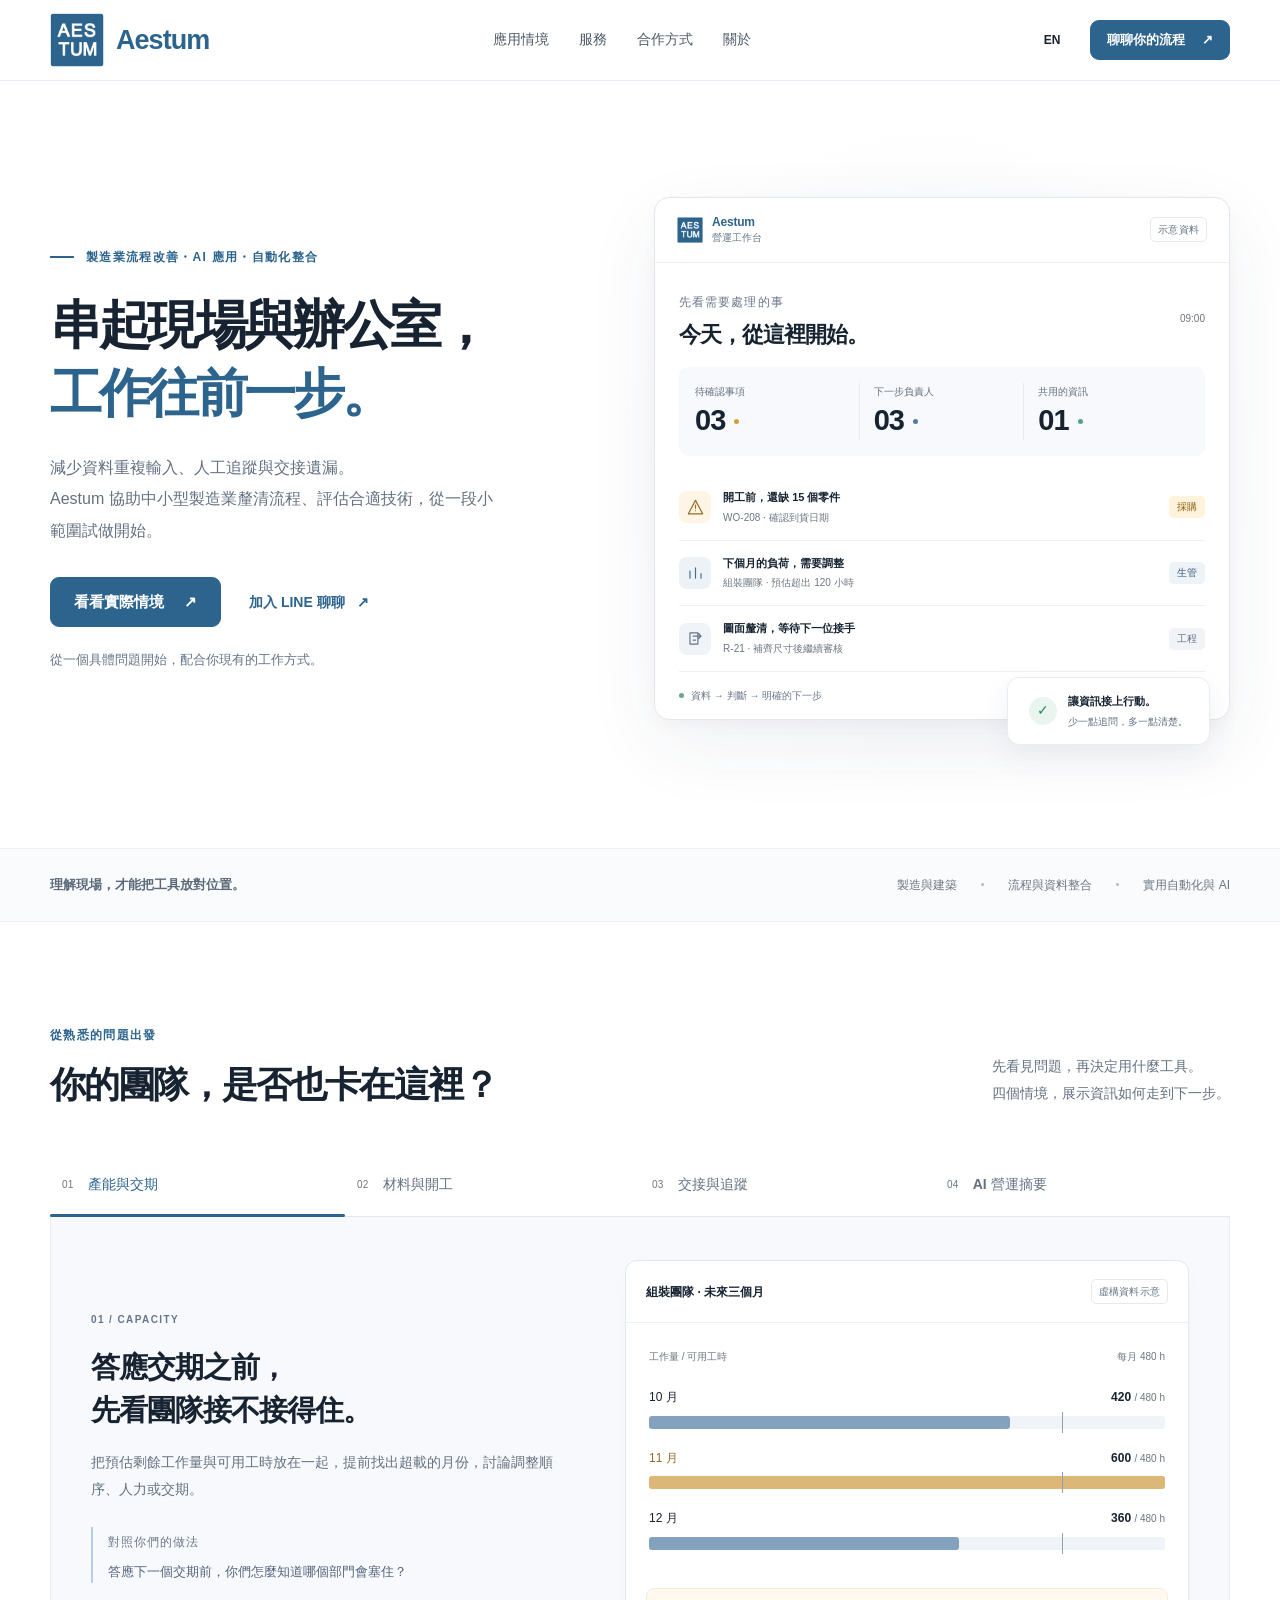
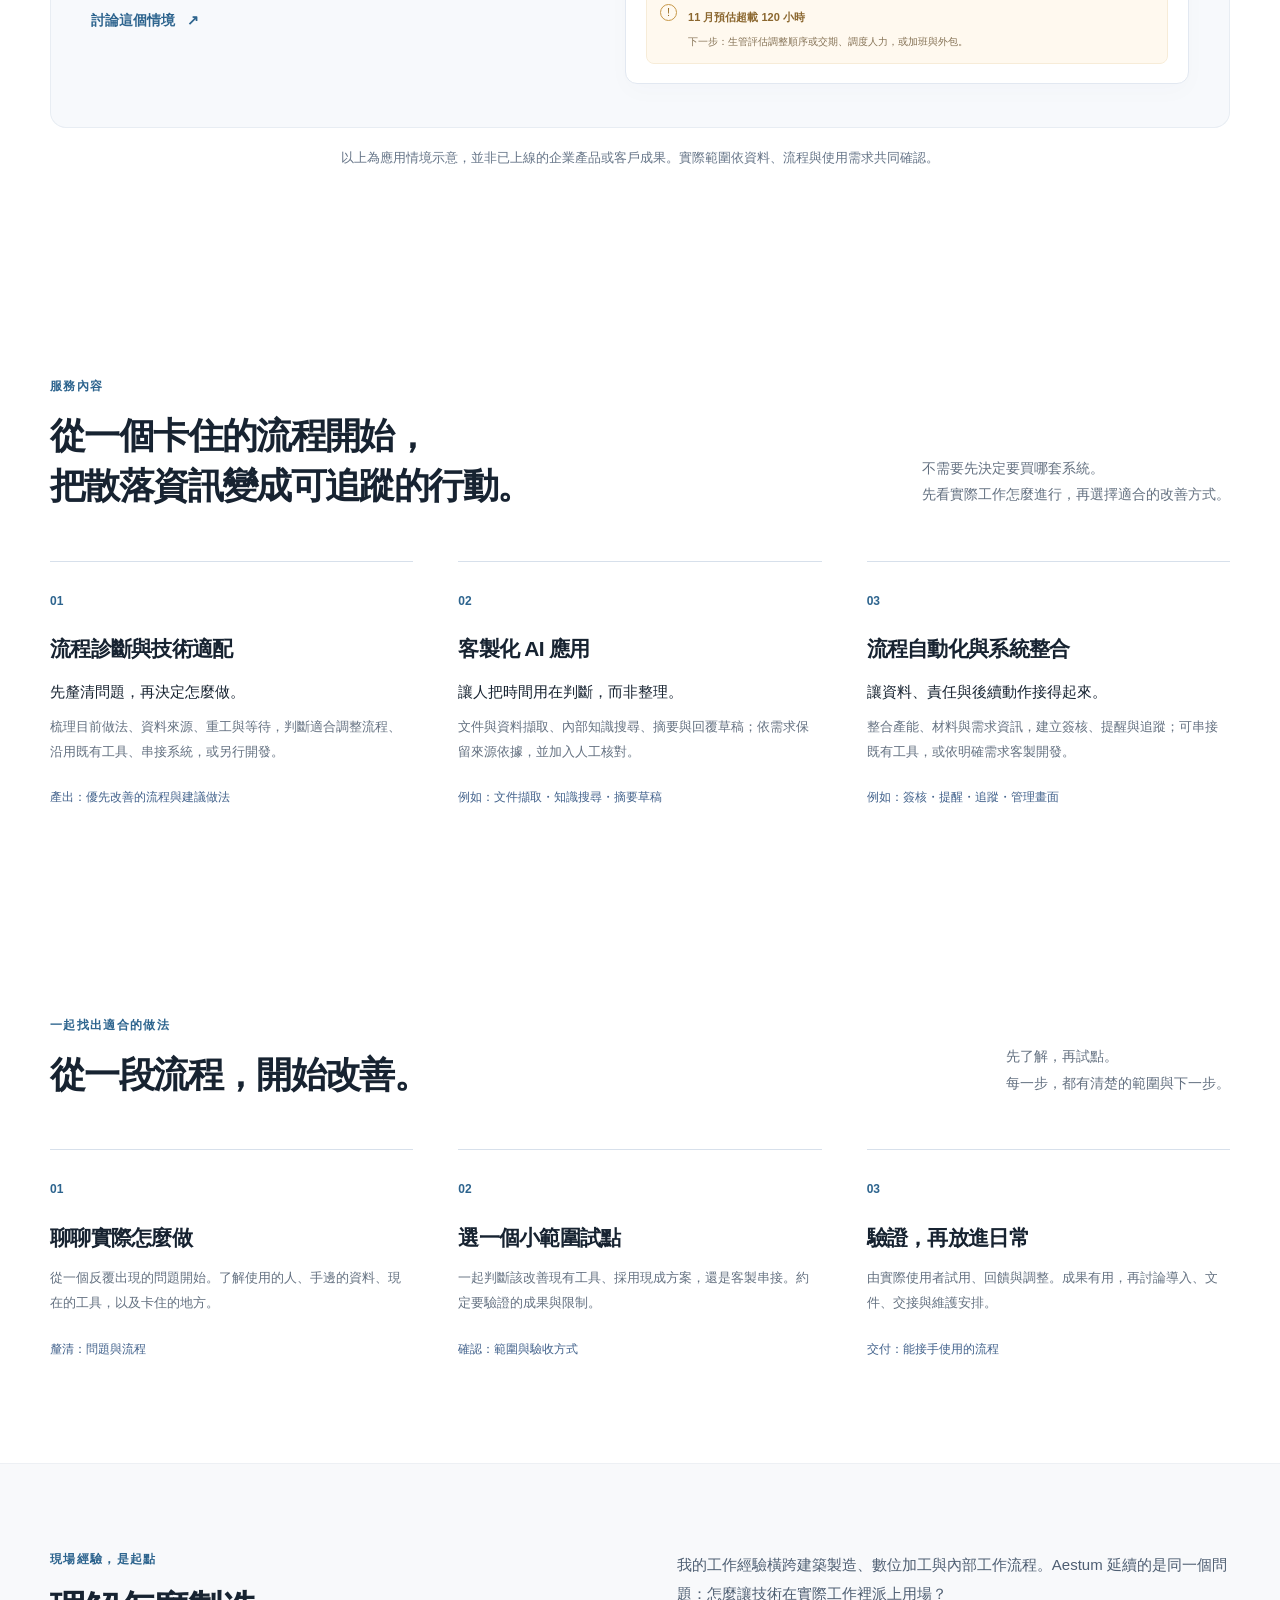
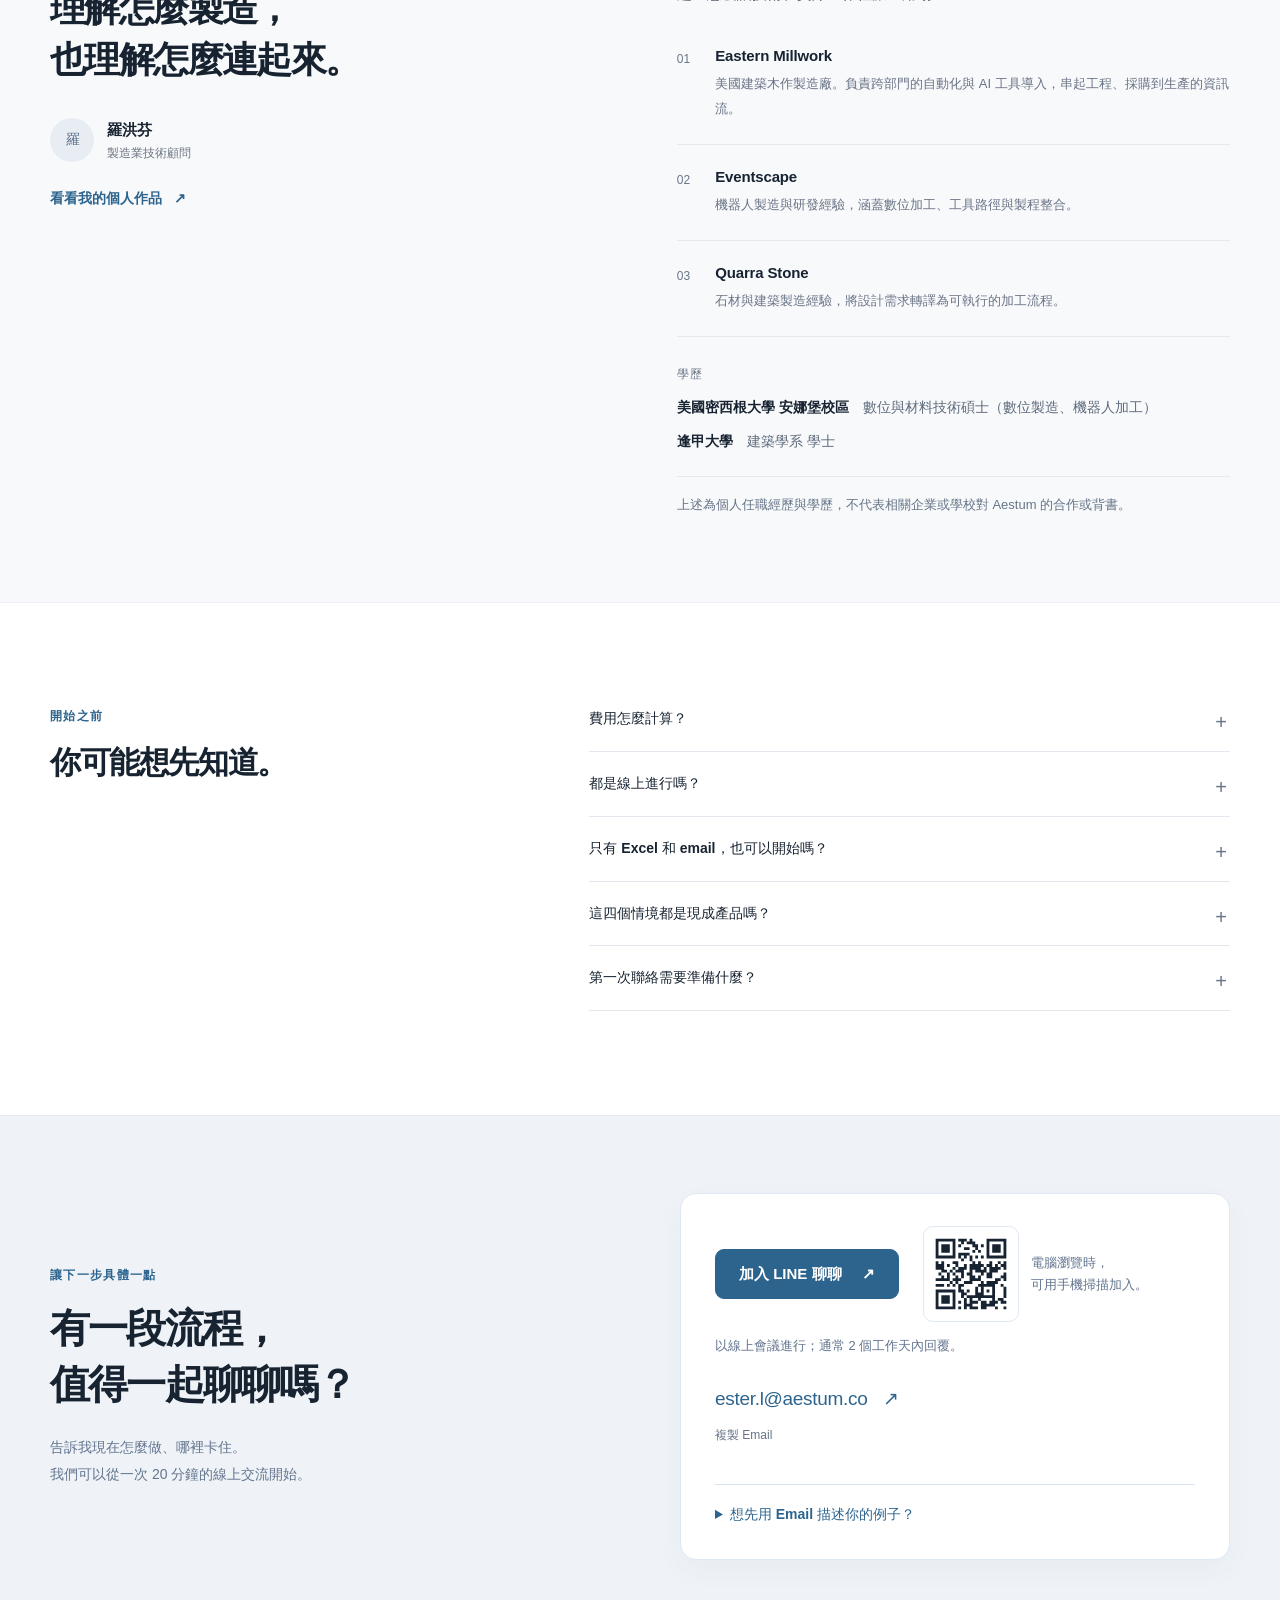
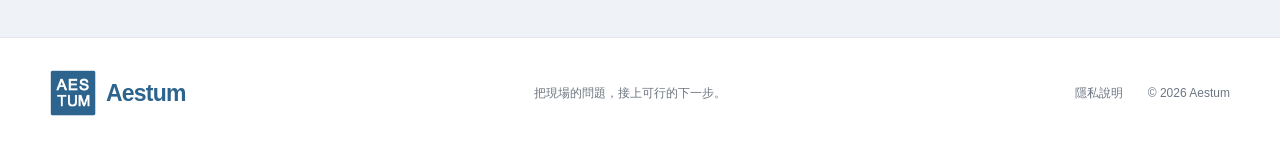
==== commit 46086f8b: "Remove material readiness tool; open esterlo.com in the current language - Delete material-check pag" ====
--- a/index.html
+++ b/index.html
@@ -26,11 +26,11 @@
     <div class="nav-wrap container">
       <a class="brand" href="index.html" aria-label="Aestum 首頁" data-i18n-aria="brandHome"><span class="brand-logo"><img src="assets/aestum-logo-web.svg" alt="" width="1024" height="1024"></span><span class="brand-wordmark">Aestum</span></a>
       <nav class="desktop-nav" aria-label="主要導覽" data-i18n-aria="navLabel">
-        <a href="#examples" data-i18n="navExamples">應用情境</a><a href="#services" data-i18n="navServices">服務</a><a href="#resources" data-i18n="navResources">免費工具</a><a href="#approach" data-i18n="navApproach">合作方式</a><a href="#about" data-i18n="navAbout">關於</a>
+        <a href="#examples" data-i18n="navExamples">應用情境</a><a href="#services" data-i18n="navServices">服務</a><a href="#approach" data-i18n="navApproach">合作方式</a><a href="#about" data-i18n="navAbout">關於</a>
       </nav>
       <div class="nav-actions"><button class="lang-toggle" type="button" aria-label="Switch to English">EN</button><a class="button button-small nav-contact" href="#contact" data-i18n="navContact">聊聊你的流程 <span aria-hidden="true">↗</span></a><button class="menu-toggle" type="button" aria-expanded="false" aria-controls="mobile-nav" aria-label="開啟選單" data-i18n-aria="menuLabel"><span></span><span></span></button></div>
     </div>
-    <nav id="mobile-nav" class="mobile-nav" aria-label="行動導覽" hidden><a href="#examples" data-i18n="navExamples">應用情境</a><a href="#services" data-i18n="navServices">服務</a><a href="#resources" data-i18n="navResources">免費工具</a><a href="#approach" data-i18n="navApproach">合作方式</a><a href="#about" data-i18n="navAbout">關於</a><a href="#contact" data-i18n="contactShort">聯絡 Aestum</a></nav>
+    <nav id="mobile-nav" class="mobile-nav" aria-label="行動導覽" hidden><a href="#examples" data-i18n="navExamples">應用情境</a><a href="#services" data-i18n="navServices">服務</a><a href="#approach" data-i18n="navApproach">合作方式</a><a href="#about" data-i18n="navAbout">關於</a><a href="#contact" data-i18n="contactShort">聯絡 Aestum</a></nav>
   </header>
   <main id="main">
     <section class="hero container">
@@ -70,7 +70,7 @@
         <div class="demo-surface"><div class="demo-header"><strong data-i18n="capacityDemo">組裝團隊 · 未來三個月</strong><span class="sample-label" data-i18n="fictional">虛構資料示意</span></div><div class="capacity-chart"><div class="chart-scale"><span data-i18n="workHours">工作量 / 可用工時</span><span data-i18n="chartCapacity">每月 480 h</span></div><div class="chart-row"><div><span data-i18n="oct">10 月</span><b>420 <small>/ 480 h</small></b></div><div class="chart-track"><span style="--bar:70%"></span><i></i></div></div><div class="chart-row overloaded"><div><span data-i18n="nov">11 月</span><b>600 <small>/ 480 h</small></b></div><div class="chart-track"><span style="--bar:100%"></span><i></i></div></div><div class="chart-row"><div><span data-i18n="dec">12 月</span><b>360 <small>/ 480 h</small></b></div><div class="chart-track"><span style="--bar:60%"></span><i></i></div></div></div><div class="exception-note"><span class="exception-symbol">!</span><div><b data-i18n="capacityGap">11 月預估超載 120 小時</b><p data-i18n="capacityAction">下一步：生管評估調整順序或交期、調度人力，或加班與外包。</p></div></div></div>
       </div>
       <div class="scenario-panel" id="panel-materials" role="tabpanel" aria-labelledby="tab-materials" tabindex="0" hidden>
-        <div class="scenario-copy"><span class="scenario-number">02 / MATERIALS</span><h3 data-i18n="materialsTitle">庫存裡有，<br>不代表這張工單能用。</h3><p data-i18n="materialsText">扣除其他工單保留的數量，再對照這張工單的需求。把缺口、到貨狀態與下一位負責人放在同一個地方。</p><div class="scenario-outcome"><span class="micro-label" data-i18n="decisionLabel">對照你們的做法</span><p data-i18n="materialsOutcome">材料不夠時，誰會先知道？距離開工還有多少時間？</p></div><a class="text-link" href="material-check.html" data-i18n="tryMaterialTool">試用備料檢查工具 <span aria-hidden="true">↗</span></a></div>
+        <div class="scenario-copy"><span class="scenario-number">02 / MATERIALS</span><h3 data-i18n="materialsTitle">庫存裡有，<br>不代表這張工單能用。</h3><p data-i18n="materialsText">扣除其他工單保留的數量，再對照這張工單的需求。把缺口、到貨狀態與下一位負責人放在同一個地方。</p><div class="scenario-outcome"><span class="micro-label" data-i18n="decisionLabel">對照你們的做法</span><p data-i18n="materialsOutcome">材料不夠時，誰會先知道？距離開工還有多少時間？</p></div><a class="text-link" href="#contact" data-topic="materials" data-i18n="discussScenario">討論這個情境 <span aria-hidden="true">↗</span></a></div>
         <div class="demo-surface"><div class="demo-header"><strong data-i18n="materialsDemo">WO-208 · 開工前備料</strong><span class="sample-label" data-i18n="fictional">虛構資料示意</span></div><div class="material-equation"><div><span data-i18n="stock">現有量</span><strong>80</strong></div><span>−</span><div><span data-i18n="reservedShort">其他工單保留</span><strong>60</strong></div><span>=</span><div class="equation-result"><span data-i18n="available">可用量</span><strong>20</strong></div></div><div class="demo-table"><div class="demo-table-row table-heading"><span data-i18n="item">材料</span><span data-i18n="required">需求量</span><span data-i18n="status">狀態</span></div><div class="demo-table-row"><b>K-12</b><span>35</span><span class="pill pill-amber" data-i18n="short15">缺 15</span></div><div class="demo-table-row"><b>F-08</b><span>96</span><span class="pill pill-green" data-i18n="quantityReady">數量足夠</span></div><div class="demo-table-row"><b>P-04</b><span>40</span><span class="pill pill-green" data-i18n="quantityReady">數量足夠</span></div></div><div class="exception-note"><span class="exception-symbol">!</span><div><b data-i18n="arrivalUnconfirmed">K-12 到貨日期尚未確認</b><p data-i18n="materialsAction">下一步：採購確認供應；專案負責人評估交期。</p></div></div></div>
       </div>
       <div class="scenario-panel" id="panel-handoff" role="tabpanel" aria-labelledby="tab-handoff" tabindex="0" hidden>
@@ -86,13 +86,11 @@
 
     <section id="services" class="section container"><div class="section-heading"><div><span class="eyebrow" data-i18n="servicesEyebrow">服務內容</span><h2 data-i18n="servicesTitle">從一個卡住的流程開始，<br><span class="keep">把散落資訊</span><span class="keep">變成可追蹤的行動。</span></h2></div><p data-i18n="servicesIntro">不需要先決定要買哪套系統。<br>先看實際工作怎麼進行，再選擇適合的改善方式。</p></div><div class="steps services"><article><span class="step-number">01</span><h3 data-i18n="service1Title">流程診斷與技術適配</h3><p class="service-lead" data-i18n="service1Lead">先釐清問題，再決定怎麼做。</p><p data-i18n="service1Text">梳理目前做法、資料來源、重工與等待，判斷適合調整流程、沿用既有工具、串接系統，或另行開發。</p><span class="step-output" data-i18n="service1Output">產出：優先改善的流程與建議做法</span></article><article><span class="step-number">02</span><h3 data-i18n="service2Title">客製化 AI 應用</h3><p class="service-lead" data-i18n="service2Lead">讓人把時間用在判斷，而非整理。</p><p data-i18n="service2Text">文件與資料擷取、內部知識搜尋、摘要與回覆草稿；依需求保留來源依據，並加入人工核對。</p><span class="step-output" data-i18n="service2Output">例如：文件擷取・知識搜尋・摘要草稿</span></article><article><span class="step-number">03</span><h3 data-i18n="service3Title">流程自動化與系統整合</h3><p class="service-lead" data-i18n="service3Lead">讓資料、責任與後續動作接得起來。</p><p data-i18n="service3Text">整合產能、材料與需求資訊，建立簽核、提醒與追蹤；可串接既有工具，或依明確需求客製開發。</p><span class="step-output" data-i18n="service3Output">例如：簽核・提醒・追蹤・管理畫面</span></article></div></section>
 
-    <section id="resources" class="resource-section"><div class="container resource-layout"><div class="resource-copy"><span class="eyebrow" data-i18n="resourceEyebrow">一個小工具，先試一次</span><h2 data-i18n="resourceTitle">下一張工單，<br>材料準備好了嗎？</h2><p data-i18n="resourceText">用手邊的數量，做一次開工前檢查。找出可用量與缺口，再把需要追蹤的項目帶回你的工作流程。</p><ul class="check-list"><li data-i18n="resourceFeature1">免註冊，直接在瀏覽器試算</li><li data-i18n="resourceFeature2">自訂材料，匯出檢查結果</li><li data-i18n="resourceFeature3">附 CSV 範本與使用說明</li></ul><div class="resource-actions"><a class="button" href="material-check.html" data-i18n="resourcePrimary">開啟免費工具 <span aria-hidden="true">↗</span></a><a class="text-link" href="assets/material-readiness-template.csv" download data-i18n="resourceDownload">下載 CSV 範本 <span aria-hidden="true">↓</span></a></div><p class="small-note" data-i18n="resourceLimit">供單次檢查使用；資料由你輸入，不會自動同步庫存或 ERP。</p></div><a class="tool-preview" href="material-check.html" aria-label="開啟免費備料工具" data-i18n-aria="toolPreviewLabel"><div class="tool-preview-top"><svg viewBox="0 0 44 44" aria-hidden="true"><rect x="7" y="5" width="30" height="34" rx="5"/><path d="M15 16h14M15 23h14M15 30h6"/></svg><span class="free-tag" data-i18n="free">免費工具</span></div><span class="micro-label">MATERIAL READINESS CHECK</span><h3 data-i18n="toolName">開工前備料檢查</h3><p data-i18n="toolSubtitle">一張工單，一次看清。</p><div class="tool-sample-row"><span data-i18n="toolSample1">K-12 · 固定座</span><span class="pill pill-amber" data-i18n="short15">缺 15</span></div><div class="tool-sample-row"><span data-i18n="toolSample2">F-08 · 緊固件</span><span class="tool-check">✓</span></div><div class="tool-sample-row"><span data-i18n="toolSample3">P-04 · 墊片</span><span class="tool-check">✓</span></div><div class="tool-preview-bottom"><span data-i18n="toolFormats">線上試算 · CSV 匯出</span><span class="round-arrow" aria-hidden="true">↗</span></div></a></div></section>
-
     <section id="approach" class="section container"><div class="section-heading"><div><span class="eyebrow" data-i18n="approachEyebrow">一起找出適合的做法</span><h2 data-i18n="approachTitle">從一段流程，開始改善。</h2></div><p data-i18n="approachIntro">先了解，再試點。<br>每一步，都有清楚的範圍與下一步。</p></div><div class="steps"><article><span class="step-number">01</span><h3 data-i18n="step1Title">聊聊實際怎麼做</h3><p data-i18n="step1Text">從一個反覆出現的問題開始。了解使用的人、手邊的資料、現在的工具，以及卡住的地方。</p><span class="step-output" data-i18n="step1Output">釐清：問題與流程</span></article><article><span class="step-number">02</span><h3 data-i18n="step2Title">選一個小範圍試點</h3><p data-i18n="step2Text">一起判斷該改善現有工具、採用現成方案，還是客製串接。約定要驗證的成果與限制。</p><span class="step-output" data-i18n="step2Output">確認：範圍與驗收方式</span></article><article><span class="step-number">03</span><h3 data-i18n="step3Title">驗證，再放進日常</h3><p data-i18n="step3Text">由實際使用者試用、回饋與調整。成果有用，再討論導入、文件、交接與維護安排。</p><span class="step-output" data-i18n="step3Output">交付：能接手使用的流程</span></article></div></section>
 
-    <section id="about" class="about-section"><div class="container about-layout"><div class="about-heading"><span class="eyebrow" data-i18n="aboutEyebrow">現場經驗，是起點</span><h2 data-i18n="aboutTitle">理解怎麼製造，<br>也理解怎麼連起來。</h2><div class="founder-signature"><span class="avatar-monogram" data-i18n="founderMonogram">羅</span><div><strong data-i18n="founderName">羅洪芬</strong><span data-i18n="founderRole">製造業技術顧問</span></div></div><a class="text-link" href="https://www.esterlo.com" target="_blank" rel="noopener noreferrer" data-i18n="portfolioLink">看看我的個人作品 <span aria-hidden="true">↗</span></a></div><div class="about-body"><p class="about-lead" data-i18n="aboutLead">我的工作經驗橫跨建築製造、數位加工與內部工作流程。Aestum 延續的是同一個問題：怎麼讓技術在實際工作裡派上用場？</p><div class="experience-row"><span>01</span><div><h3>Eastern Millwork</h3><p data-i18n="experience1Text">美國建築木作製造廠。負責跨部門的自動化與 AI 工具導入，串起工程、採購到生產的資訊流。</p></div></div><div class="experience-row"><span>02</span><div><h3>Eventscape</h3><p data-i18n="experience2Text">機器人製造與研發經驗，涵蓋數位加工、工具路徑與製程整合。</p></div></div><div class="experience-row"><span>03</span><div><h3>Quarra Stone</h3><p data-i18n="experience3Text">石材與建築製造經驗，將設計需求轉譯為可執行的加工流程。</p></div></div><div class="education"><span class="micro-label" data-i18n="educationLabel">學歷</span><div class="education-row"><b data-i18n="edu1School">美國密西根大學 安娜堡校區</b><span data-i18n="edu1Degree">數位與材料技術碩士（數位製造、機器人加工）</span></div><div class="education-row"><b data-i18n="edu2School">逢甲大學</b><span data-i18n="edu2Degree">建築學系 學士</span></div></div><p class="small-note" data-i18n="experienceNote">上述為個人任職經歷與學歷，不代表相關企業或學校對 Aestum 的合作或背書。</p></div></div></section>
+    <section id="about" class="about-section"><div class="container about-layout"><div class="about-heading"><span class="eyebrow" data-i18n="aboutEyebrow">現場經驗，是起點</span><h2 data-i18n="aboutTitle">理解怎麼製造，<br>也理解怎麼連起來。</h2><div class="founder-signature"><span class="avatar-monogram" data-i18n="founderMonogram">羅</span><div><strong data-i18n="founderName">羅洪芬</strong><span data-i18n="founderRole">製造業技術顧問</span></div></div><a class="text-link" href="https://www.esterlo.com/?lang=zh" target="_blank" rel="noopener noreferrer" data-i18n="portfolioLink">看看我的個人作品 <span aria-hidden="true">↗</span></a></div><div class="about-body"><p class="about-lead" data-i18n="aboutLead">我的工作經驗橫跨建築製造、數位加工與內部工作流程。Aestum 延續的是同一個問題：怎麼讓技術在實際工作裡派上用場？</p><div class="experience-row"><span>01</span><div><h3>Eastern Millwork</h3><p data-i18n="experience1Text">美國建築木作製造廠。負責跨部門的自動化與 AI 工具導入，串起工程、採購到生產的資訊流。</p></div></div><div class="experience-row"><span>02</span><div><h3>Eventscape</h3><p data-i18n="experience2Text">機器人製造與研發經驗，涵蓋數位加工、工具路徑與製程整合。</p></div></div><div class="experience-row"><span>03</span><div><h3>Quarra Stone</h3><p data-i18n="experience3Text">石材與建築製造經驗，將設計需求轉譯為可執行的加工流程。</p></div></div><div class="education"><span class="micro-label" data-i18n="educationLabel">學歷</span><div class="education-row"><b data-i18n="edu1School">美國密西根大學 安娜堡校區</b><span data-i18n="edu1Degree">數位與材料技術碩士（數位製造、機器人加工）</span></div><div class="education-row"><b data-i18n="edu2School">逢甲大學</b><span data-i18n="edu2Degree">建築學系 學士</span></div></div><p class="small-note" data-i18n="experienceNote">上述為個人任職經歷與學歷，不代表相關企業或學校對 Aestum 的合作或背書。</p></div></div></section>
 
-    <section class="section faq-section container"><div><span class="eyebrow" data-i18n="faqEyebrow">開始之前</span><h2 data-i18n="faqTitle">你可能想先知道。</h2></div><div class="faq-list"><details><summary data-i18n="faq5q">費用怎麼計算？</summary><p data-i18n="faq5a">第一次 20 分鐘的線上交流不收費。了解實際問題後，如果有適合的做法，會先提出範圍明確的小規模試做，並事先說明費用、時程與交付內容；雙方確認後才開始，不會自動產生費用。</p></details><details><summary data-i18n="faq6q">都是線上進行嗎？</summary><p data-i18n="faq6a">初次交流與大部分工作都可以線上進行，會議時間可依雙方方便安排。需要了解現場作業時，可以先透過照片、影片或畫面分享說明；是否需要實地拜訪，再依需求討論。</p></details><details><summary data-i18n="faq1q">只有 Excel 和 email，也可以開始嗎？</summary><p data-i18n="faq1a">可以從現有的數位紀錄開始。先確認資料是否足以支持這段流程，以及誰負責更新，不需要先有完整 ERP 或資料庫。</p></details><details><summary data-i18n="faq2q">免費工具可以直接接公司的系統嗎？</summary><p data-i18n="faq2a">目前的備料工具由你手動輸入資料，適合單次檢查。若需要自動同步、多使用者協作或權限管理，可以再討論客製串接的範圍。</p></details><details><summary data-i18n="faq3q">這四個情境都是現成產品嗎？</summary><p data-i18n="faq3a">它們是用虛構資料說明的應用情境。每家公司的資料、流程和責任不同，需要先了解需求，再確認可交付的方案。</p></details><details><summary data-i18n="faq4q">第一次聯絡需要準備什麼？</summary><p data-i18n="faq4a">描述一個最近發生的例子、目前怎麼處理，以及哪一步最花時間即可。初次交流不需要提供機密文件或系統存取權。</p></details></div></section>
+    <section class="section faq-section container"><div><span class="eyebrow" data-i18n="faqEyebrow">開始之前</span><h2 data-i18n="faqTitle">你可能想先知道。</h2></div><div class="faq-list"><details><summary data-i18n="faq5q">費用怎麼計算？</summary><p data-i18n="faq5a">第一次 20 分鐘的線上交流不收費。了解實際問題後，如果有適合的做法，會先提出範圍明確的小規模試做，並事先說明費用、時程與交付內容；雙方確認後才開始，不會自動產生費用。</p></details><details><summary data-i18n="faq6q">都是線上進行嗎？</summary><p data-i18n="faq6a">初次交流與大部分工作都可以線上進行，會議時間可依雙方方便安排。需要了解現場作業時，可以先透過照片、影片或畫面分享說明；是否需要實地拜訪，再依需求討論。</p></details><details><summary data-i18n="faq1q">只有 Excel 和 email，也可以開始嗎？</summary><p data-i18n="faq1a">可以從現有的數位紀錄開始。先確認資料是否足以支持這段流程，以及誰負責更新，不需要先有完整 ERP 或資料庫。</p></details><details><summary data-i18n="faq3q">這四個情境都是現成產品嗎？</summary><p data-i18n="faq3a">它們是用虛構資料說明的應用情境。每家公司的資料、流程和責任不同，需要先了解需求，再確認可交付的方案。</p></details><details><summary data-i18n="faq4q">第一次聯絡需要準備什麼？</summary><p data-i18n="faq4a">描述一個最近發生的例子、目前怎麼處理，以及哪一步最花時間即可。初次交流不需要提供機密文件或系統存取權。</p></details></div></section>
 
     <section id="contact" class="contact-section"><div class="container contact-layout"><div class="contact-intro"><span class="eyebrow" data-i18n="contactEyebrow">讓下一步具體一點</span><h2 data-i18n="contactTitle">有一段流程，<br>值得一起聊聊嗎？</h2><p data-i18n="contactText">告訴我現在怎麼做、哪裡卡住。<br>我們可以從一次 20 分鐘的線上交流開始。</p></div><div class="contact-card"><div class="line-contact"><a class="button line-button" href="https://lin.ee/pBzPYhs" target="_blank" rel="noopener noreferrer" data-i18n="lineButton">加入 LINE 聊聊 <span aria-hidden="true">↗</span></a><div class="line-qr"><img src="assets/line-qr.svg" alt="Aestum LINE QR code" width="96" height="96"><span data-i18n="lineQrNote">電腦瀏覽時，<br>可用手機掃描加入。</span></div></div><p class="response-note" data-i18n="responseNote">以線上會議進行；通常 2 個工作天內回覆。</p><a class="contact-email" href="mailto:ester.l@aestum.co">ester.l@aestum.co <span aria-hidden="true">↗</span></a><button id="copy-email" class="copy-email" type="button" data-i18n="copyEmail">複製 Email</button><p id="copy-status" class="copy-status" role="status"></p><details id="email-draft" class="email-draft"><summary data-i18n="emailDraftSummary">想先用 Email 描述你的例子？</summary><form id="contact-form" class="contact-form"><label for="contact-topic" data-i18n="topicLabel">你想聊聊哪個方向？</label><select id="contact-topic" name="topic"><option value="general" data-i18n="topicGeneral">先聊聊目前的流程</option><option value="capacity" data-i18n="capacityTab">產能與交期</option><option value="materials" data-i18n="materialsTab">材料與開工</option><option value="handoff" data-i18n="handoffTab">交接與追蹤</option><option value="ai" data-i18n="aiTab">AI 營運摘要</option></select><label for="contact-message" data-i18n="messageLabel">最近遇到的一個例子</label><textarea id="contact-message" name="message" rows="4" maxlength="1500" placeholder="例如：每次確認工單能否開工，都要再問採購一次……" data-i18n-placeholder="messagePlaceholder"></textarea><button class="button" type="submit" data-i18n="contactButton">開啟郵件草稿 <span aria-hidden="true">↗</span></button><p class="small-note" data-i18n="contactNote">將開啟你的郵件程式；內容不會透過網站送出。也可直接寄信至上方地址。</p><p id="contact-status" role="status" class="small-note"></p></form></details></div></div></section>
   </main>
--- a/styles.css
+++ b/styles.css
@@ -1,23 +1,22 @@
 :root{--ink:#172331;--muted:#647181;--brand-blue:#2d648e;--blue:var(--brand-blue);--blue-dark:#245375;--line:#e3e8ef;--surface:#f5f7fa;--soft-blue:#edf4ff;--green:#197b61;--amber:#966008;--radius:22px;--font:Inter,-apple-system,BlinkMacSystemFont,"Segoe UI","Noto Sans TC","Microsoft JhengHei",sans-serif}
 *{box-sizing:border-box}html{scroll-behavior:smooth;scroll-padding-top:100px}body{margin:0;background:#fff;color:var(--ink);font-family:var(--font);font-size:16px;line-height:1.7;-webkit-font-smoothing:antialiased}a{color:inherit;text-decoration:none}button,input,select,textarea{font:inherit}button,a,input,textarea,select{-webkit-tap-highlight-color:transparent}button{cursor:pointer}button:disabled{cursor:default;opacity:.55}a,button{touch-action:manipulation}button:focus-visible,a:focus-visible,input:focus-visible,select:focus-visible,textarea:focus-visible,summary:focus-visible,[tabindex="0"]:focus-visible{outline:3px solid #75a7f3;outline-offset:5px}button{color:inherit}h1,h2,h3,h4,p{margin:0}h1,h2,h3,h4{line-height:1.3;letter-spacing:-.035em}p{overflow-wrap:break-word}svg{display:block}img{max-width:100%}[hidden]{display:none!important}.container{width:min(1180px,calc(100% - 80px));margin-inline:auto}.text-blue{color:var(--blue)}.keep{display:inline-block}.skip-link{position:fixed;z-index:100;left:18px;top:-80px;background:var(--ink);color:white;padding:10px 20px;border-radius:8px}.skip-link:focus{top:12px}
 .site-header{position:sticky;top:0;background:rgba(255,255,255,.94);backdrop-filter:blur(20px);border-bottom:1px solid rgba(227,232,239,.8);z-index:30}.nav-wrap{min-height:80px;display:flex;align-items:center;justify-content:space-between;gap:24px}.brand{font-size:26px;font-weight:700;letter-spacing:-1.2px;display:inline-flex;align-items:center;line-height:1;white-space:nowrap}.desktop-nav{display:flex;gap:30px;font-size:14px;font-weight:500}.desktop-nav a{color:#4e5a68;transition:color .2s}.desktop-nav a:hover,.text-link:hover{color:var(--blue-dark)}.nav-actions{display:flex;align-items:center;gap:20px}.lang-toggle{padding:8px 4px;border:0;background:transparent;font-size:12px;font-weight:600;min-width:36px}.button{display:inline-flex;align-items:center;justify-content:center;gap:20px;background:var(--blue);color:#fff;border:1px solid var(--blue);border-radius:9px;padding:13px 23px;font-weight:600;font-size:15px;line-height:1.5;min-height:49px;transition:background .2s,transform .2s,box-shadow .2s}.button:hover{background:var(--blue-dark);border-color:var(--blue-dark);box-shadow:0 5px 16px #2d648e1a;transform:translateY(-1px)}.button-small{padding:9px 16px;min-height:40px;font-size:13px;gap:17px}.button-secondary{background:white;color:var(--ink);border-color:var(--line)}.button-secondary:hover{background:var(--surface);border-color:#bac8db}.menu-toggle{display:none;width:38px;height:40px;border:0;background:none;padding:10px 4px}.menu-toggle span{display:block;height:2px;background:var(--ink);margin:6px 0;border-radius:2px}.mobile-nav{padding:8px 24px 20px;border-top:1px solid var(--line)}.mobile-nav a{display:block;padding:10px 0;font-size:15px}
-.hero{display:grid;grid-template-columns:1fr 1.05fr;align-items:center;gap:40px;min-height:695px;padding-block:86px 96px}.eyebrow{display:flex;align-items:center;gap:12px;color:var(--blue);font-size:12px;font-weight:650;letter-spacing:.11em;line-height:1.6;margin-bottom:24px}.eyebrow-line{width:24px;height:2px;background:var(--blue)}h1{font-size:clamp(40px,4.1vw,58px);font-weight:650;line-height:1.3;letter-spacing:-.065em}.hero-description{font-size:16px;line-height:1.95;color:var(--muted);margin-top:25px;max-width:455px}.hero-actions{display:flex;align-items:center;gap:28px;margin-top:31px;flex-wrap:wrap}.text-link{display:inline-flex;align-items:center;gap:12px;font-size:14px;font-weight:600;color:var(--blue);line-height:1.6}.hero-footnote{font-size:13px;color:#6c7681;margin-top:22px}.hero-visual{position:relative;padding:30px 0 32px 8px;isolation:isolate}.hero-visual:before{content:"";position:absolute;inset:-50px -24px -55px -40px;border-radius:50%;background:radial-gradient(ellipse,#e6effe8a 0%,#f5f8fc77 47%,transparent 70%);z-index:-2}.orbit{position:absolute;border:1px solid #e2eaf480;border-radius:50%;z-index:-1;pointer-events:none}.orbit-one{inset:-22px 0 -12px -20px;transform:rotate(-18deg)}.orbit-two{inset:12px -12px 5px -45px;transform:rotate(19deg)}.workspace-preview{border:1px solid #e2e7ef;border-radius:15px;background:#fff;box-shadow:0 25px 75px #243e6812,0 6px 15px #1d335407;overflow:hidden}.preview-top{padding:17px 22px;display:flex;align-items:center;justify-content:space-between;border-bottom:1px solid #edf0f5}.preview-brand{display:flex;align-items:center;gap:9px;font-size:11px;font-weight:650}.mini-mark{display:inline-flex;align-items:center;justify-content:center;width:21px;height:21px;background:var(--blue);color:#fff;border-radius:5px;font-size:12px}.sample-label{font-size:10px;letter-spacing:.02em;color:#697684;border:1px solid #e6eaf0;border-radius:5px;padding:3px 7px;white-space:nowrap}.preview-heading{display:flex;align-items:center;justify-content:space-between;padding:24px 24px 17px}.micro-label{font-size:12px;letter-spacing:.09em;color:#6a7687;font-weight:550}.preview-heading h2{font-size:22px;margin-top:6px;font-weight:650}.preview-date{font-size:10px;color:#6e757e}.preview-metrics{display:grid;grid-template-columns:repeat(3,1fr);margin:0 24px 19px;padding:16px;background:#f7f9fc;border-radius:9px}.preview-metrics>div{padding:0 14px;border-right:1px solid #e5eaf1}.preview-metrics>div:first-child{padding-left:0}.preview-metrics>div:last-child{border:0;padding-right:0}.preview-metrics span{font-size:10px;display:block;color:var(--muted)}.preview-metrics strong{display:flex;align-items:center;gap:9px;margin-top:2px;font-size:29px;line-height:1.3;font-weight:550;letter-spacing:-1px}.preview-metrics .metric-dot{width:5px;height:5px;border-radius:50%}.amber{background:#d59c3e}.blue{background:#5a8bea}.green{background:#51a389}.preview-task{display:flex;align-items:center;gap:12px;margin:0 24px;padding:14px 0;border-bottom:1px solid #edf0f5}.preview-task:last-of-type{border:0}.preview-task>div{flex:1;min-width:0}.preview-task b{font-weight:600;font-size:11px;display:block;line-height:1.6}.preview-task p{font-size:10px;color:#6c7682;margin-top:2px}.task-icon{width:32px;height:32px;border-radius:8px;display:grid;place-items:center;flex-shrink:0}.task-icon svg{width:19px;height:19px;stroke:currentColor;fill:none;stroke-width:1.5;stroke-linecap:round;stroke-linejoin:round}.amber-icon{background:#fff5e6;color:#966d28}.blue-icon{background:#edf3ff;color:#4675be}.gray-icon{background:#f0f3f7;color:#64768b}.pill{display:inline-flex;align-items:center;justify-content:center;font-size:10px;font-weight:500;padding:3px 8px;border-radius:5px;white-space:nowrap;line-height:1.6}.pill-amber{background:#fff3db;color:#8b5907}.pill-blue{background:#eef3fe;color:#3968b7}.pill-gray{background:#f1f3f7;color:#627082}.pill-green{background:#edf7f2;color:#287956}.preview-bottom{display:flex;align-items:center;gap:7px;font-size:10px;color:#697688;padding:15px 24px}.status-dot{width:5px;height:5px;border-radius:50%;background:#66a989}.floating-note{position:absolute;bottom:7px;right:20px;display:flex;align-items:center;gap:11px;background:white;box-shadow:0 12px 32px #283f6912;border:1px solid #e8edf4;border-radius:12px;padding:14px 21px}.note-check{width:28px;height:28px;border-radius:50%;display:grid;place-items:center;background:#eaf5ef;color:#28845f;font-size:14px}.floating-note strong,.floating-note span:not(.note-check){display:block;font-size:11px}.floating-note strong{font-weight:600}.floating-note span:not(.note-check){font-size:10px;color:var(--muted);margin-top:2px}
-.context-strip{background:#fafbfd;border-block:1px solid #edf0f5}.context-inner{display:flex;align-items:center;justify-content:space-between;padding-block:25px;gap:24px}.context-inner p{font-size:13px;font-weight:600;color:#5b6979}.context-inner>div{display:flex;align-items:center;gap:24px;font-size:12px;color:#6c7583}.context-inner i{width:3px;height:3px;background:#aeb8c5;border-radius:50%}.section{padding-block:104px}.section-heading{display:flex;justify-content:space-between;align-items:flex-end;gap:30px;margin-bottom:42px}.section-heading .eyebrow,.resource-copy .eyebrow,.about-heading .eyebrow,.contact-section .eyebrow{margin-bottom:15px}h2{font-size:36px;font-weight:600;line-height:1.4;letter-spacing:-.045em}.section-heading>p{font-size:14px;color:var(--muted);line-height:1.9;padding-bottom:4px}.scenario-tabs{display:grid;grid-template-columns:repeat(4,1fr);border-bottom:1px solid var(--line);margin-bottom:0}.scenario-tabs button{border:0;background:none;display:flex;gap:14px;align-items:center;padding:20px 12px;font-size:14px;font-weight:550;color:var(--muted);position:relative}.scenario-tabs button>span:first-child{font-size:10px;color:#6b7583;font-weight:500;letter-spacing:.03em}.scenario-tabs button[aria-selected="true"]{color:var(--blue)}.scenario-tabs button[aria-selected="true"]:after{content:"";height:3px;position:absolute;bottom:-1px;left:0;right:0;background:var(--blue);border-radius:2px}.scenario-tabs button:hover{background:#f8faff}.scenario-panel{display:grid;grid-template-columns:.83fr 1fr;gap:66px;padding:43px 40px;background:#f7f9fc;border:1px solid #e8edf3;border-top:0;border-radius:0 0 16px 16px;align-items:center;min-height:458px}.scenario-number{font-size:10px;color:#67768c;letter-spacing:.14em;font-weight:600;display:block;margin-bottom:18px}.scenario-copy h3{font-size:29px;line-height:1.5;font-weight:600;margin-bottom:16px}.scenario-copy>p{font-size:14px;color:var(--muted);line-height:1.95}.scenario-outcome{border-left:2px solid #b9cdeb;padding-left:15px;margin:23px 0}.scenario-outcome p{font-size:13px;color:#53647a;margin-top:6px;line-height:1.8}.demo-surface{background:white;border:1px solid #e2e8f1;border-radius:12px;box-shadow:0 8px 25px #273d5c05;overflow:hidden}.demo-header{display:flex;justify-content:space-between;align-items:center;gap:12px;padding:18px 20px;border-bottom:1px solid #edf0f5}.demo-header strong{font-size:12px;font-weight:600}.capacity-chart{padding:25px 23px 19px}.chart-scale{display:flex;justify-content:space-between;font-size:10px;color:#6d7681;margin-bottom:22px}.chart-row{margin-bottom:19px}.chart-row>div:first-child{display:flex;justify-content:space-between;font-size:12px;margin-bottom:8px}.chart-row b{font-weight:600;font-size:12px}.chart-row small{font-weight:400;color:#6c7580}.chart-track{height:13px;background:#f0f3f8;position:relative;border-radius:3px}.chart-track>span{display:block;width:var(--bar);background:#80a9e7;height:100%;border-radius:3px}.chart-track>i{position:absolute;left:80%;height:21px;top:-4px;width:1px;background:#93a1b4}.overloaded .chart-track>span{background:#dcb777}.overloaded>div:first-child>span{color:#956d2f}.exception-note{margin:0 20px 19px;background:#fff9ef;border:1px solid #f7ecd8;border-radius:8px;display:flex;align-items:flex-start;gap:11px;padding:13px}.exception-symbol{flex-shrink:0;border:1px solid #c79848;border-radius:50%;width:17px;height:17px;line-height:15px;font-size:11px;text-align:center;color:#986d26;margin-top:2px}.exception-note b{font-size:11px;font-weight:600;color:#8b672f}.exception-note p{font-size:10px;color:#857255;margin-top:4px}.demo-footnote{font-size:10px;color:#6c7684;padding:0 20px 17px;line-height:1.8}.examples-note{text-align:center;color:#6d757e;font-size:13px;margin-top:19px}.material-equation{display:flex;align-items:center;justify-content:space-around;padding:24px 14px}.material-equation>div{display:flex;flex-direction:column;text-align:center}.material-equation>span{color:#6e757d}.material-equation div>span{font-size:10px;color:var(--muted)}.material-equation strong{font-size:29px;font-weight:550;line-height:1.5}.equation-result strong{color:var(--blue)}.demo-table{margin:0 20px 20px}.demo-table-row{display:grid;grid-template-columns:1fr .7fr .8fr;gap:12px;padding:11px 3px;font-size:11px;border-bottom:1px solid #edf0f5;align-items:center}.demo-table-row .pill{justify-self:start}.table-heading{font-size:10px;color:#6d757f}.handoff-detail{padding:22px}.handoff-detail h4{font-size:19px;margin:15px 0 22px}.detail-pair{display:flex;justify-content:space-between;padding:10px 0;border-bottom:1px solid #eef1f6;font-size:11px}.detail-pair>span{color:var(--muted)}.event-line{display:flex;gap:12px;margin-top:19px;align-items:flex-start}.event-line>i{width:8px;height:8px;border-radius:50%;background:#b7cce9;margin-top:5px;flex-shrink:0}.event-line b{display:block;font-size:11px;font-weight:500}.event-line div>span{display:block;font-size:10px;color:#6c7681;margin-top:3px}.brief-item{margin:0 20px;display:flex;gap:14px;padding:18px 0;border-bottom:1px solid #edf0f5}.brief-item>span{font-size:10px;color:#5b759d;margin-top:3px}.brief-item b{font-size:12px;font-weight:600}.brief-item p{font-size:11px;color:var(--muted);margin-top:3px}.brief-item small{font-size:10px;color:#6c7681}.review-note{margin:17px 20px 12px;font-size:10px;color:#48648b;background:#f2f6fc;border-radius:6px;padding:10px 12px}
-.resource-section{background:#f4f7fb;border-block:1px solid #ebeff5;padding-block:85px}.resource-layout{display:grid;grid-template-columns:1.15fr .85fr;gap:110px;align-items:center}.resource-copy h2{font-size:39px}.resource-copy>p{font-size:14px;color:var(--muted);line-height:1.95;max-width:470px;margin-top:21px}.check-list{list-style:none;padding:0;margin:22px 0 26px;display:grid;gap:8px;font-size:13px;color:#536173}.check-list li:before{content:"✓";color:var(--blue);margin-right:12px;font-size:12px}.resource-actions{display:flex;align-items:center;gap:24px;flex-wrap:wrap}.small-note,.resource-copy .small-note{font-size:13px;color:#6b7582;line-height:1.8;margin-top:16px}.tool-preview{display:block;background:white;border:1px solid #e1e7ef;border-radius:18px;padding:29px 32px;box-shadow:0 18px 45px #233e6310;transition:transform .2s,box-shadow .2s}.tool-preview:hover{transform:translateY(-4px);box-shadow:0 23px 55px #233e6318}.tool-preview-top{display:flex;justify-content:space-between;align-items:center;margin-bottom:33px}.tool-preview-top svg{width:43px;height:43px;stroke:#6289c4;fill:#f4f8ff;stroke-width:1.5}.free-tag{color:var(--blue);background:#edf4ff;border-radius:5px;padding:5px 10px;font-size:10px}.tool-preview h3{font-size:25px;margin:10px 0 8px;font-weight:600}.tool-preview>p{font-size:13px;color:var(--muted);margin-bottom:21px}.tool-sample-row{display:flex;justify-content:space-between;align-items:center;padding:12px 0;border-bottom:1px solid #eff2f6;font-size:12px;color:#536173}.tool-check{color:var(--green);font-size:13px;padding-right:8px}.tool-preview-bottom{display:flex;justify-content:space-between;align-items:center;margin-top:23px;font-size:10px;color:#6d7682}.round-arrow{display:grid;place-items:center;border-radius:50%;background:#f0f5fe;color:var(--blue);width:30px;height:30px;font-size:17px}.steps{display:grid;grid-template-columns:repeat(3,1fr);gap:45px;padding-top:7px}.steps article{border-top:1px solid #d7e0eb;padding-top:24px}.step-number{font-size:12px;color:var(--blue);font-weight:550;display:inline-block;margin-bottom:24px}.steps h3{font-size:21px;font-weight:600;margin-bottom:14px}.steps p{color:var(--muted);font-size:13px;line-height:1.95}.step-output{display:block;font-size:12px;color:#41618b;margin-top:23px}.services .service-lead{color:var(--ink);font-size:15px;font-weight:550;margin-bottom:8px}.about-section{background:#f8f9fb;border-block:1px solid #edf0f4;padding-block:86px}.about-layout{display:grid;grid-template-columns:1fr 1.05fr;gap:100px}.founder-signature{display:flex;align-items:center;gap:13px;margin:32px 0 21px}.avatar-monogram{height:44px;width:44px;display:grid;place-items:center;background:#e8edf4;color:#566a85;border-radius:50%;font-size:14px;letter-spacing:-1px}.founder-signature strong{font-size:15px;font-weight:600;display:block}.founder-signature div>span{font-size:12px;color:#6c7582;display:block}.about-lead{font-size:15px;color:#4e5e72;line-height:1.95;margin-bottom:15px}.experience-row{display:flex;gap:25px;padding:22px 0;border-bottom:1px solid #e4e9f0}.experience-row>span{font-size:12px;color:#6a7686;margin-top:3px}.experience-row h3{font-size:15px;font-weight:600;margin-bottom:7px;letter-spacing:-.01em}.experience-row p{font-size:13px;color:#6a7486;line-height:1.9}.education{padding:22px 0;border-bottom:1px solid #e4e9f0}.education-row{display:flex;flex-wrap:wrap;gap:2px 14px;margin-top:10px;font-size:14px;line-height:1.7}.education-row b{font-weight:600}.education-row span{color:#5f6c7d}.faq-section{display:grid;grid-template-columns:1fr 1.35fr;gap:65px}.faq-section h2{font-size:31px}.faq-section .eyebrow{margin-bottom:15px}.faq-list details{border-bottom:1px solid var(--line);padding:20px 0}.faq-list details:first-child{padding-top:0}.faq-list summary{list-style:none;font-size:14px;font-weight:550;cursor:pointer;position:relative;padding-right:30px}.faq-list summary::-webkit-details-marker{display:none}.faq-list summary:after{content:"+";position:absolute;right:3px;top:-2px;color:#67768a;font-size:20px;font-weight:400}.faq-list details[open] summary:after{content:"−"}.faq-list details p{font-size:13px;color:var(--muted);line-height:1.9;padding-top:15px}
+.hero{display:grid;grid-template-columns:1fr 1.05fr;align-items:center;gap:40px;min-height:695px;padding-block:86px 96px}.eyebrow{display:flex;align-items:center;gap:12px;color:var(--blue);font-size:12px;font-weight:650;letter-spacing:.11em;line-height:1.6;margin-bottom:24px}.eyebrow-line{width:24px;height:2px;background:var(--blue)}h1{font-size:clamp(40px,4.1vw,58px);font-weight:650;line-height:1.3;letter-spacing:-.065em}.hero-description{font-size:16px;line-height:1.95;color:var(--muted);margin-top:25px;max-width:455px}.hero-actions{display:flex;align-items:center;gap:28px;margin-top:31px;flex-wrap:wrap}.text-link{display:inline-flex;align-items:center;gap:12px;font-size:14px;font-weight:600;color:var(--blue);line-height:1.6}.hero-footnote{font-size:13px;color:#6c7681;margin-top:22px}.hero-visual{position:relative;padding:30px 0 32px 8px;isolation:isolate}.hero-visual:before{content:"";position:absolute;inset:-50px -24px -55px -40px;border-radius:50%;background:radial-gradient(ellipse,#e6effe8a 0%,#f5f8fc77 47%,transparent 70%);z-index:-2}.workspace-preview{border:1px solid #e2e7ef;border-radius:15px;background:#fff;box-shadow:0 25px 75px #243e6812,0 6px 15px #1d335407;overflow:hidden}.preview-top{padding:17px 22px;display:flex;align-items:center;justify-content:space-between;border-bottom:1px solid #edf0f5}.preview-brand{display:flex;align-items:center;gap:9px;font-size:11px;font-weight:650}.mini-mark{display:inline-flex;align-items:center;justify-content:center;width:21px;height:21px;background:var(--blue);color:#fff;border-radius:5px;font-size:12px}.sample-label{font-size:10px;letter-spacing:.02em;color:#697684;border:1px solid #e6eaf0;border-radius:5px;padding:3px 7px;white-space:nowrap}.preview-heading{display:flex;align-items:center;justify-content:space-between;padding:24px 24px 17px}.micro-label{font-size:12px;letter-spacing:.09em;color:#6a7687;font-weight:550}.preview-heading h2{font-size:22px;margin-top:6px;font-weight:650}.preview-date{font-size:10px;color:#6e757e}.preview-metrics{display:grid;grid-template-columns:repeat(3,1fr);margin:0 24px 19px;padding:16px;background:#f7f9fc;border-radius:9px}.preview-metrics>div{padding:0 14px;border-right:1px solid #e5eaf1}.preview-metrics>div:first-child{padding-left:0}.preview-metrics>div:last-child{border:0;padding-right:0}.preview-metrics span{font-size:10px;display:block;color:var(--muted)}.preview-metrics strong{display:flex;align-items:center;gap:9px;margin-top:2px;font-size:29px;line-height:1.3;font-weight:550;letter-spacing:-1px}.preview-metrics .metric-dot{width:5px;height:5px;border-radius:50%}.amber{background:#d59c3e}.blue{background:#5a8bea}.green{background:#51a389}.preview-task{display:flex;align-items:center;gap:12px;margin:0 24px;padding:14px 0;border-bottom:1px solid #edf0f5}.preview-task:last-of-type{border:0}.preview-task>div{flex:1;min-width:0}.preview-task b{font-weight:600;font-size:11px;display:block;line-height:1.6}.preview-task p{font-size:10px;color:#6c7682;margin-top:2px}.task-icon{width:32px;height:32px;border-radius:8px;display:grid;place-items:center;flex-shrink:0}.task-icon svg{width:19px;height:19px;stroke:currentColor;fill:none;stroke-width:1.5;stroke-linecap:round;stroke-linejoin:round}.amber-icon{background:#fff5e6;color:#966d28}.blue-icon{background:#edf3ff;color:#4675be}.gray-icon{background:#f0f3f7;color:#64768b}.pill{display:inline-flex;align-items:center;justify-content:center;font-size:10px;font-weight:500;padding:3px 8px;border-radius:5px;white-space:nowrap;line-height:1.6}.pill-amber{background:#fff3db;color:#8b5907}.pill-blue{background:#eef3fe;color:#3968b7}.pill-gray{background:#f1f3f7;color:#627082}.pill-green{background:#edf7f2;color:#287956}.preview-bottom{display:flex;align-items:center;gap:7px;font-size:10px;color:#697688;padding:15px 24px}.status-dot{width:5px;height:5px;border-radius:50%;background:#66a989}.floating-note{position:absolute;bottom:7px;right:20px;display:flex;align-items:center;gap:11px;background:white;box-shadow:0 12px 32px #283f6912;border:1px solid #e8edf4;border-radius:12px;padding:14px 21px}.note-check{width:28px;height:28px;border-radius:50%;display:grid;place-items:center;background:#eaf5ef;color:#28845f;font-size:14px}.floating-note strong,.floating-note span:not(.note-check){display:block;font-size:11px}.floating-note strong{font-weight:600}.floating-note span:not(.note-check){font-size:10px;color:var(--muted);margin-top:2px}
+.context-strip{background:#fafbfd;border-block:1px solid #edf0f5}.context-inner{display:flex;align-items:center;justify-content:space-between;padding-block:25px;gap:24px}.context-inner p{font-size:13px;font-weight:600;color:#5b6979}.context-inner>div{display:flex;align-items:center;gap:24px;font-size:12px;color:#6c7583}.context-inner i{width:3px;height:3px;background:#aeb8c5;border-radius:50%}.section{padding-block:104px}.section-heading{display:flex;justify-content:space-between;align-items:flex-end;gap:30px;margin-bottom:42px}.section-heading .eyebrow,.about-heading .eyebrow,.contact-section .eyebrow{margin-bottom:15px}h2{font-size:36px;font-weight:600;line-height:1.4;letter-spacing:-.045em}.section-heading>p{font-size:14px;color:var(--muted);line-height:1.9;padding-bottom:4px}.scenario-tabs{display:grid;grid-template-columns:repeat(4,1fr);border-bottom:1px solid var(--line);margin-bottom:0}.scenario-tabs button{border:0;background:none;display:flex;gap:14px;align-items:center;padding:20px 12px;font-size:14px;font-weight:550;color:var(--muted);position:relative}.scenario-tabs button>span:first-child{font-size:10px;color:#6b7583;font-weight:500;letter-spacing:.03em}.scenario-tabs button[aria-selected="true"]{color:var(--blue)}.scenario-tabs button[aria-selected="true"]:after{content:"";height:3px;position:absolute;bottom:-1px;left:0;right:0;background:var(--blue);border-radius:2px}.scenario-tabs button:hover{background:#f8faff}.scenario-panel{display:grid;grid-template-columns:.83fr 1fr;gap:66px;padding:43px 40px;background:#f7f9fc;border:1px solid #e8edf3;border-top:0;border-radius:0 0 16px 16px;align-items:center;min-height:458px}.scenario-number{font-size:10px;color:#67768c;letter-spacing:.14em;font-weight:600;display:block;margin-bottom:18px}.scenario-copy h3{font-size:29px;line-height:1.5;font-weight:600;margin-bottom:16px}.scenario-copy>p{font-size:14px;color:var(--muted);line-height:1.95}.scenario-outcome{border-left:2px solid #b9cdeb;padding-left:15px;margin:23px 0}.scenario-outcome p{font-size:13px;color:#53647a;margin-top:6px;line-height:1.8}.demo-surface{background:white;border:1px solid #e2e8f1;border-radius:12px;box-shadow:0 8px 25px #273d5c05;overflow:hidden}.demo-header{display:flex;justify-content:space-between;align-items:center;gap:12px;padding:18px 20px;border-bottom:1px solid #edf0f5}.demo-header strong{font-size:12px;font-weight:600}.capacity-chart{padding:25px 23px 19px}.chart-scale{display:flex;justify-content:space-between;font-size:10px;color:#6d7681;margin-bottom:22px}.chart-row{margin-bottom:19px}.chart-row>div:first-child{display:flex;justify-content:space-between;font-size:12px;margin-bottom:8px}.chart-row b{font-weight:600;font-size:12px}.chart-row small{font-weight:400;color:#6c7580}.chart-track{height:13px;background:#f0f3f8;position:relative;border-radius:3px}.chart-track>span{display:block;width:var(--bar);background:#80a9e7;height:100%;border-radius:3px}.chart-track>i{position:absolute;left:80%;height:21px;top:-4px;width:1px;background:#93a1b4}.overloaded .chart-track>span{background:#dcb777}.overloaded>div:first-child>span{color:#956d2f}.exception-note{margin:0 20px 19px;background:#fff9ef;border:1px solid #f7ecd8;border-radius:8px;display:flex;align-items:flex-start;gap:11px;padding:13px}.exception-symbol{flex-shrink:0;border:1px solid #c79848;border-radius:50%;width:17px;height:17px;line-height:15px;font-size:11px;text-align:center;color:#986d26;margin-top:2px}.exception-note b{font-size:11px;font-weight:600;color:#8b672f}.exception-note p{font-size:10px;color:#857255;margin-top:4px}.examples-note{text-align:center;color:#6d757e;font-size:13px;margin-top:19px}.material-equation{display:flex;align-items:center;justify-content:space-around;padding:24px 14px}.material-equation>div{display:flex;flex-direction:column;text-align:center}.material-equation>span{color:#6e757d}.material-equation div>span{font-size:10px;color:var(--muted)}.material-equation strong{font-size:29px;font-weight:550;line-height:1.5}.equation-result strong{color:var(--blue)}.demo-table{margin:0 20px 20px}.demo-table-row{display:grid;grid-template-columns:1fr .7fr .8fr;gap:12px;padding:11px 3px;font-size:11px;border-bottom:1px solid #edf0f5;align-items:center}.demo-table-row .pill{justify-self:start}.table-heading{font-size:10px;color:#6d757f}.handoff-detail{padding:22px}.handoff-detail h4{font-size:19px;margin:15px 0 22px}.detail-pair{display:flex;justify-content:space-between;padding:10px 0;border-bottom:1px solid #eef1f6;font-size:11px}.detail-pair>span{color:var(--muted)}.event-line{display:flex;gap:12px;margin-top:19px;align-items:flex-start}.event-line>i{width:8px;height:8px;border-radius:50%;background:#b7cce9;margin-top:5px;flex-shrink:0}.event-line b{display:block;font-size:11px;font-weight:500}.event-line div>span{display:block;font-size:10px;color:#6c7681;margin-top:3px}.brief-item{margin:0 20px;display:flex;gap:14px;padding:18px 0;border-bottom:1px solid #edf0f5}.brief-item>span{font-size:10px;color:#5b759d;margin-top:3px}.brief-item b{font-size:12px;font-weight:600}.brief-item p{font-size:11px;color:var(--muted);margin-top:3px}.brief-item small{font-size:10px;color:#6c7681}.review-note{margin:17px 20px 12px;font-size:10px;color:#48648b;background:#f2f6fc;border-radius:6px;padding:10px 12px}
+.small-note{font-size:13px;color:#6b7582;line-height:1.8;margin-top:16px}.steps{display:grid;grid-template-columns:repeat(3,1fr);gap:45px;padding-top:7px}.steps article{border-top:1px solid #d7e0eb;padding-top:24px}.step-number{font-size:12px;color:var(--blue);font-weight:550;display:inline-block;margin-bottom:24px}.steps h3{font-size:21px;font-weight:600;margin-bottom:14px}.steps p{color:var(--muted);font-size:13px;line-height:1.95}.step-output{display:block;font-size:12px;color:#41618b;margin-top:23px}.services .service-lead{color:var(--ink);font-size:15px;font-weight:550;margin-bottom:8px}.about-section{background:#f8f9fb;border-block:1px solid #edf0f4;padding-block:86px}.about-layout{display:grid;grid-template-columns:1fr 1.05fr;gap:100px}.founder-signature{display:flex;align-items:center;gap:13px;margin:32px 0 21px}.avatar-monogram{height:44px;width:44px;display:grid;place-items:center;background:#e8edf4;color:#566a85;border-radius:50%;font-size:14px;letter-spacing:-1px}.founder-signature strong{font-size:15px;font-weight:600;display:block}.founder-signature div>span{font-size:12px;color:#6c7582;display:block}.about-lead{font-size:15px;color:#4e5e72;line-height:1.95;margin-bottom:15px}.experience-row{display:flex;gap:25px;padding:22px 0;border-bottom:1px solid #e4e9f0}.experience-row>span{font-size:12px;color:#6a7686;margin-top:3px}.experience-row h3{font-size:15px;font-weight:600;margin-bottom:7px;letter-spacing:-.01em}.experience-row p{font-size:13px;color:#6a7486;line-height:1.9}.education{padding:22px 0;border-bottom:1px solid #e4e9f0}.education-row{display:flex;flex-wrap:wrap;gap:2px 14px;margin-top:10px;font-size:14px;line-height:1.7}.education-row b{font-weight:600}.education-row span{color:#5f6c7d}.faq-section{display:grid;grid-template-columns:1fr 1.35fr;gap:65px}.faq-section h2{font-size:31px}.faq-section .eyebrow{margin-bottom:15px}.faq-list details{border-bottom:1px solid var(--line);padding:20px 0}.faq-list details:first-child{padding-top:0}.faq-list summary{list-style:none;font-size:14px;font-weight:550;cursor:pointer;position:relative;padding-right:30px}.faq-list summary::-webkit-details-marker{display:none}.faq-list summary:after{content:"+";position:absolute;right:3px;top:-2px;color:#67768a;font-size:20px;font-weight:400}.faq-list details[open] summary:after{content:"−"}.faq-list details p{font-size:13px;color:var(--muted);line-height:1.9;padding-top:15px}
 .contact-section{background:#eef4fd;padding-block:77px;border-block:1px solid #e3ebf8}.contact-layout{display:grid;grid-template-columns:minmax(0,1fr) minmax(0,1fr);gap:80px;align-items:center}.contact-card{background:#fff;border:1px solid #dfe8f4;border-radius:16px;padding:32px 34px;box-shadow:0 10px 28px #3857830a}.contact-card .line-contact{margin-top:0}.contact-card .contact-email{margin-top:24px}.contact-card .email-draft{margin-top:12px}.email-draft .contact-form{border:0;padding:0;box-shadow:none;background:none}.contact-section h2{font-size:40px}.contact-section .contact-layout>div>p:not(.copy-status){font-size:14px;line-height:1.9;color:#63758f;margin-top:22px}.contact-email{display:flex;align-items:center;gap:15px;font-size:19px;letter-spacing:-.3px;font-weight:500;margin-top:28px;color:#255ba4}.copy-email{display:block;font-size:12px;background:none;border:0;padding:5px 0;color:#5e7695;margin-top:5px}.copy-email:hover{text-decoration:underline}.copy-status{font-size:12px;color:#40638f;min-height:18px;margin-top:4px}.line-contact{display:flex;align-items:center;gap:24px;margin-top:28px}.line-qr{display:flex;align-items:center;gap:12px;font-size:13px;line-height:1.7;color:#63758f}.line-qr img{width:96px;height:96px;background:#fff;border:1px solid #dfe8f4;border-radius:10px;padding:6px}.contact-section .contact-layout>div>p.response-note{font-size:13px;margin-top:12px}.email-draft{margin-top:26px;border-top:1px solid #d8e2f0;padding-top:18px}.email-draft summary{cursor:pointer;font-size:14px;font-weight:550;color:var(--blue)}.email-draft .contact-form{margin-top:16px}.contact-form{background:white;border:1px solid #dfe8f4;padding:25px 27px;border-radius:14px;box-shadow:0 8px 22px #38578304}.contact-form label{display:block;font-size:13px;font-weight:550;margin-bottom:8px}.contact-form select,.contact-form textarea{width:100%;border:1px solid #dde4ee;background:#fbfcfe;border-radius:7px;font-size:13px;padding:11px 12px;color:#41536b;margin-bottom:18px}.contact-form textarea{resize:vertical;min-height:112px;line-height:1.8}.contact-form textarea::placeholder{color:#6b7583}.contact-form .button{width:100%;font-size:13px;min-height:44px;padding-block:10px}.contact-form .small-note{font-size:13px;margin-top:12px;color:#6b7583}.site-footer{display:flex;align-items:center;justify-content:space-between;gap:25px;padding-block:32px}.site-footer .brand{font-size:21px}.site-footer>span{font-size:12px;color:#6c747e}.site-footer>div{display:flex;gap:25px;font-size:12px;color:#6d7682}.site-footer a:hover{color:var(--blue)}.noscript-note{padding:16px;background:#fff4dd;font-size:13px;text-align:center}
-.tool-page{background:#f7f9fc}.tool-nav-link{font-size:13px;color:#64758b}.tool-main{padding-block:56px 80px}.tool-heading{max-width:740px}.tool-heading h1{font-size:39px;letter-spacing:-.045em}.tool-heading>p{font-size:14px;color:var(--muted);margin-top:17px}.tool-heading .eyebrow{margin-bottom:15px}.tool-top-links{display:flex;gap:24px;flex-wrap:wrap;margin:21px 0 34px}.tool-top-links a{font-size:13px}.tool-workspace{background:white;border:1px solid var(--line);border-radius:16px;overflow:hidden}.tool-job{display:flex;align-items:flex-end;gap:22px;padding:24px 26px;background:#fcfdff;border-bottom:1px solid var(--line)}.tool-job label{display:block;font-size:13px;color:var(--muted);margin-bottom:6px}.tool-job input{padding:9px 11px;border:1px solid #dbe2ec;border-radius:6px;background:white;min-height:40px;font-size:13px;color:var(--ink);max-width:100%}.job-name-field{flex:1}.job-name-field input{width:100%;max-width:370px}.tool-job button{font-size:13px;padding:9px 14px;min-height:40px}.tool-data-notice{display:flex;justify-content:space-between;align-items:center;gap:16px;padding:17px 26px;font-size:13px;color:#687588;border-bottom:1px solid #eef1f5}.tool-sample-badge{font-size:12px;color:#876119;background:#fff4df;border-radius:5px;padding:3px 8px;white-space:nowrap}.tool-table-scroll{overflow-x:auto;padding:0 26px}.material-table{width:100%;border-collapse:collapse;min-width:825px;text-align:left;font-size:13px}.material-table th{font-size:12px;font-weight:500;color:#69768a;padding:18px 8px 12px;border-bottom:1px solid var(--line);white-space:nowrap}.material-table td{padding:15px 8px;border-bottom:1px solid #edf1f6;vertical-align:top}.material-table th:first-child,.material-table td:first-child{padding-left:0}.material-table td:last-child,.material-table th:last-child{padding-right:0}.material-table input{width:100%;min-width:0;padding:9px 9px;border:1px solid #dce4ef;border-radius:6px;background:#fff;color:#33455e;font-size:13px;min-height:38px}.material-table input[type="number"]{width:82px}.material-table input[type="date"]{width:140px}.material-table .item-name{min-width:145px}.material-table .row-status{min-width:145px;padding-top:17px}.row-detail{display:block;font-size:13px;color:#67768a;line-height:1.6;margin-top:5px}.remove-row{display:grid;place-items:center;width:30px;height:36px;background:none;border:0;font-size:20px;color:#6a7483}.remove-row:hover{color:#b44646;background:#fff1f1;border-radius:5px}.material-table input[aria-invalid="true"]{border-color:#bc5a41;background:#fffbf9}.pill-error{background:#ffefea;color:#a3422c}.tool-empty{padding:28px;text-align:center;font-size:13px;color:var(--muted)}.tool-toolbar{display:flex;justify-content:space-between;gap:20px;align-items:center;padding:18px 26px 25px}.tool-toolbar button{font-size:13px}.tool-toolbar .button{min-height:40px;padding:9px 15px}.add-row{border:0;background:none;color:var(--blue);padding:8px 0;font-weight:500}.tool-toolbar-actions{display:flex;gap:10px;flex-wrap:wrap}.tool-summary{display:grid;grid-template-columns:repeat(3,1fr);border-block:1px solid #e2e8f1;background:#f8faff;padding:23px 26px;gap:25px}.tool-summary>div{border-right:1px solid #e1e7f0}.tool-summary>div:last-child{border:0}.tool-summary span{font-size:13px;color:#67768c;display:block}.tool-summary strong{display:block;font-size:29px;font-weight:550;line-height:1.5;letter-spacing:-1px}.tool-summary .summary-short strong{color:#966e2b}.tool-result-note{padding:17px 26px;font-size:13px;color:#506682;line-height:1.9;min-height:55px}.tool-privacy-note{font-size:13px;color:#697585;line-height:1.9;margin-top:15px}.tool-guide{margin-top:55px;display:grid;grid-template-columns:1fr 1.7fr;gap:65px}.tool-guide h2{font-size:26px}.tool-guide p{font-size:13px;color:var(--muted);line-height:1.9;margin-top:13px}.guide-steps{padding-left:20px;margin:0;display:grid;gap:15px;font-size:13px;color:#53677f}.guide-steps b{font-weight:600;color:var(--ink)}.tool-guide-callout{grid-column:1/-1;border-top:1px solid #dce5f1;padding-top:24px;display:flex;align-items:center;justify-content:space-between;gap:25px}.tool-guide-callout p{margin:0;max-width:750px;font-size:13px}.legal-main{max-width:760px;padding-block:65px 90px}.legal-main h1{font-size:36px;margin-bottom:28px}.legal-main h2{font-size:21px;margin:28px 0 12px}.legal-main p,.legal-main li{font-size:14px;color:#5e7086;line-height:1.95}.legal-main a{color:var(--blue)}
-html[lang="en"] h1{font-size:clamp(40px,4.4vw,59px);letter-spacing:-.055em;line-height:1.12}html[lang="en"] .hero-description{font-size:16px;line-height:1.85}html[lang="en"] .preview-task b{font-size:10px}html[lang="en"] .preview-metrics span{font-size:10px}html[lang="en"] h2{letter-spacing:-.045em}html[lang="en"] .scenario-copy h3{font-size:29px;line-height:1.3}html[lang="en"] .desktop-nav{gap:24px}html[lang="en"] .tool-heading h1{font-size:39px}
+.tool-nav-link{font-size:13px;color:#64758b}.legal-main{max-width:760px;padding-block:65px 90px}.legal-main h1{font-size:36px;margin-bottom:28px}.legal-main h2{font-size:21px;margin:28px 0 12px}.legal-main p,.legal-main li{font-size:14px;color:#5e7086;line-height:1.95}.legal-main a{color:var(--blue)}
+html[lang="en"] h1{font-size:clamp(40px,4.4vw,59px);letter-spacing:-.055em;line-height:1.12}html[lang="en"] .hero-description{font-size:16px;line-height:1.85}html[lang="en"] .preview-task b{font-size:10px}html[lang="en"] .preview-metrics span{font-size:10px}html[lang="en"] h2{letter-spacing:-.045em}html[lang="en"] .scenario-copy h3{font-size:29px;line-height:1.3}html[lang="en"] .desktop-nav{gap:24px}
 @media(min-width:1500px){.hero{min-height:745px}.container{width:min(1200px,calc(100% - 100px))}}
-@media(max-width:1050px){.container{width:calc(100% - 56px)}.desktop-nav{gap:18px;font-size:12px}.nav-actions{gap:12px}.hero{gap:25px;padding-block:70px;min-height:650px}h1{font-size:44px}.hero-description{font-size:14px}.hero-actions{gap:20px}.preview-task{margin-inline:18px;gap:8px}.preview-task .pill{font-size:10px;padding:3px 5px}.preview-metrics{margin-inline:18px}.preview-heading{padding-inline:18px}.preview-heading h2{font-size:20px}.scenario-panel{gap:35px;padding:32px 28px}.scenario-copy h3{font-size:25px}.scenario-copy>p{font-size:13px}.resource-layout{gap:65px}.about-layout{gap:60px}.contact-layout{gap:65px}.context-inner>div{gap:17px}.section-heading h2{font-size:31px}.section-heading>p{font-size:13px}.hero-visual:before{inset:-30px -10px}.orbit-two{inset:12px -10px 5px -20px}}
-@media(max-width:820px){.desktop-nav{display:none}.menu-toggle{display:block}.nav-wrap{min-height:72px}.nav-actions{gap:18px}.hero{grid-template-columns:1fr;padding-block:55px 60px;gap:30px}.hero-copy{max-width:650px}.hero h1{font-size:52px}.hero-description{font-size:16px;max-width:520px}.hero-visual{width:100%;max-width:550px;justify-self:center;padding-top:15px}.preview-task b{font-size:12px}.preview-task p{font-size:10px}.preview-task .pill{font-size:10px}.preview-heading h2{font-size:24px}.context-inner{align-items:flex-start;flex-direction:column;gap:12px}.context-inner>div{gap:24px}.section{padding-block:70px}.section-heading{display:block;margin-bottom:29px}.section-heading>p{margin-top:18px;font-size:14px}.scenario-panel{grid-template-columns:1fr;gap:30px;padding:30px}.scenario-copy h3{font-size:28px}.scenario-copy>p{max-width:540px;font-size:14px}.scenario-outcome{margin:18px 0}.demo-surface{max-width:580px;width:100%}.scenario-tabs button{font-size:12px;gap:10px;padding:16px 8px}.scenario-tabs button>span:first-child{font-size:10px}.resource-layout{gap:40px;grid-template-columns:1fr .85fr}.resource-copy h2{font-size:31px}.tool-preview{padding:23px}.tool-preview h3{font-size:22px}.steps{gap:25px}.steps h3{font-size:18px}.about-layout{gap:40px;grid-template-columns:.9fr 1fr}.about-heading h2{font-size:30px}.founder-signature div>span{font-size:12px}.faq-section{grid-template-columns:1fr;gap:30px}.contact-layout{gap:35px;grid-template-columns:1fr}.contact-card{padding:26px 24px}.contact-section h2{font-size:34px}.contact-email{font-size:16px}.contact-form{padding:22px}.site-footer{flex-wrap:wrap}.site-footer>span{order:3;width:100%}.tool-job{flex-wrap:wrap}.tool-job .job-name-field{min-width:180px}.tool-job button{margin-left:auto}.tool-guide{gap:30px;grid-template-columns:1fr 1.5fr}.tool-guide-callout{flex-direction:column;align-items:flex-start}}
-@media(max-width:600px){.container{width:calc(100% - 40px)}.nav-wrap{min-height:68px;gap:10px}.brand{font-size:24px}.nav-actions{gap:12px}.nav-contact{display:none}.hero{padding-top:42px;padding-bottom:45px;gap:27px}.hero .eyebrow{font-size:12px;margin-bottom:21px}.hero h1{font-size:42px;line-height:1.35}.hero-description{font-size:14px;line-height:1.9;margin-top:19px}.hero-description br{display:none}.hero-actions{gap:20px;margin-top:24px}.hero-actions .button{font-size:13px;padding:12px 18px;gap:14px}.hero-actions .text-link{font-size:13px}.hero-footnote{font-size:13px;margin-top:18px}.hero-visual{padding:14px 4px 28px;max-width:440px}.workspace-preview{transform:none;border-radius:12px}.orbit{display:none}.preview-top{padding:14px 15px}.preview-heading{padding:19px 16px 15px}.preview-heading h2{font-size:20px}.preview-metrics{margin:0 15px 9px;padding:13px}.preview-metrics>div{padding:0 10px}.preview-metrics span{font-size:10px}.preview-metrics strong{font-size:25px}.preview-task{margin-inline:16px;padding:12px 0;gap:9px}.preview-task b{font-size:10px}.preview-task p{font-size:10px}.preview-task .pill{font-size:10px;padding:3px 5px}.task-icon{width:27px;height:27px}.task-icon svg{width:16px}.preview-bottom{font-size:10px;padding:13px 16px}.floating-note{right:16px;bottom:2px;padding:10px 15px;border-radius:9px}.floating-note strong{font-size:10px}.floating-note span:not(.note-check){font-size:10px}.note-check{width:24px;height:24px;font-size:12px}.context-inner{padding-block:20px;gap:10px}.context-inner p{font-size:13px}.context-inner>div{font-size:12px;gap:13px;flex-wrap:wrap}.section{padding-block:58px}.eyebrow{font-size:12px;margin-bottom:15px}.section-heading h2,h2{font-size:28px;line-height:1.5}.section-heading>p{font-size:13px;margin-top:14px}.scenario-tabs{grid-template-columns:repeat(2,1fr);gap:0;border:1px solid var(--line);border-radius:10px 10px 0 0;overflow:hidden;background:#fff}.scenario-tabs button{padding:14px 13px;gap:10px;border-bottom:1px solid #edf1f6;font-size:12px}.scenario-tabs button[aria-selected="true"]{background:#eef4fe}.scenario-tabs button[aria-selected="true"]:after{height:2px}.scenario-panel{padding:26px 18px;gap:28px}.scenario-copy h3{font-size:25px;margin-bottom:13px}.scenario-copy>p{font-size:13px}.scenario-number{font-size:10px;margin-bottom:14px}.scenario-copy .text-link{font-size:13px}.scenario-outcome p{font-size:13px}.demo-header{padding:15px 13px;gap:7px}.demo-header strong{font-size:10px}.sample-label{font-size:10px;padding:3px 5px}.capacity-chart{padding:20px 15px 8px}.chart-scale{font-size:10px}.chart-row b,.chart-row>div:first-child{font-size:11px}.exception-note{margin:0 13px 15px;padding:10px;gap:8px}.exception-note b{font-size:10px}.exception-note p{font-size:10px}.demo-footnote{padding-inline:13px;font-size:10px}.examples-note{font-size:13px;text-align:left;line-height:1.8}.material-equation{padding-inline:10px}.material-equation div>span{font-size:10px}.material-equation strong{font-size:25px}.demo-table{margin-inline:13px}.demo-table-row{font-size:10px;gap:7px}.demo-table-row .pill{font-size:10px}.handoff-detail{padding:18px 15px}.handoff-detail h4{font-size:18px}.brief-item{margin-inline:14px;gap:10px;padding:14px 0}.brief-item b{font-size:11px}.brief-item p{font-size:10px}.review-note{margin-inline:14px;font-size:10px}.resource-section{padding-block:55px}.resource-layout{grid-template-columns:1fr;gap:35px}.resource-copy h2{font-size:31px}.resource-copy>p{font-size:13px}.check-list{font-size:13px;margin-block:19px 24px}.resource-actions{gap:20px}.resource-actions .button{font-size:13px}.resource-actions .text-link{font-size:13px}.resource-copy .small-note{font-size:13px}.tool-preview{max-width:400px;width:100%;padding:26px;justify-self:center}.steps{grid-template-columns:1fr;gap:26px}.steps article{padding-top:20px;display:grid;grid-template-columns:35px 1fr;gap:0 15px}.step-number{grid-row:1/4;margin-top:3px;margin-bottom:0}.steps h3{font-size:20px;margin-bottom:10px}.steps p{font-size:13px}.step-output{grid-column:2;margin-top:15px}.about-section{padding-block:57px}.about-layout{grid-template-columns:1fr;gap:32px}.about-heading h2{font-size:30px}.founder-signature{margin-block:25px 17px}.founder-signature div>span{font-size:12px}.about-lead{font-size:14px}.experience-row{gap:20px}.faq-section{gap:24px}.faq-section h2{font-size:28px}.faq-list summary{font-size:13px}.faq-list details p{font-size:13px}.contact-section{padding-block:55px}.contact-layout{grid-template-columns:1fr;gap:25px}.contact-section h2{font-size:34px}.contact-email{font-size:20px}.contact-form{padding:23px}.site-footer{padding-block:25px;gap:18px}.site-footer>div{font-size:12px;gap:13px}.site-footer>span{font-size:12px}.tool-nav-link{font-size:13px}.tool-main{padding-top:35px}.tool-heading h1,html[lang="en"] .tool-heading h1{font-size:29px}.tool-heading>p{font-size:13px}.tool-top-links{gap:15px}.tool-top-links a{font-size:13px}.tool-job{padding:19px;gap:16px;align-items:flex-start}.tool-job .job-name-field{flex-basis:100%;min-width:0}.job-name-field input{max-width:none}.tool-job button{align-self:flex-end}.tool-job input{font-size:16px}.tool-data-notice{padding:14px 19px;align-items:flex-start;font-size:13px}.tool-table-scroll{padding-inline:19px}.tool-toolbar{padding:17px 19px 22px;flex-wrap:wrap;gap:12px}.tool-toolbar-actions{margin-left:auto}.tool-summary{padding:20px 19px;gap:12px}.tool-summary span{font-size:13px}.tool-summary strong{font-size:25px}.tool-result-note{padding:16px 19px;font-size:13px}.tool-guide{grid-template-columns:1fr;gap:23px;margin-top:40px}.tool-guide h2{font-size:25px}.guide-steps{font-size:13px}.tool-guide-callout p{font-size:13px}.legal-main h1{font-size:29px}.legal-main h2{font-size:20px}.legal-main p,.legal-main li{font-size:13px}html[lang="en"] .hero h1{font-size:43px;line-height:1.15}html[lang="en"] .hero-description{font-size:14px}html[lang="en"] .preview-heading h2{font-size:19px}html[lang="en"] .preview-metrics span{font-size:10px}html[lang="en"] .preview-task b{font-size:10px}html[lang="en"] .preview-task p{font-size:10px}html[lang="en"] .scenario-copy h3{font-size:25px}html[lang="en"] .scenario-tabs button{font-size:12px}}
+@media(max-width:1050px){.container{width:calc(100% - 56px)}.desktop-nav{gap:18px;font-size:12px}.nav-actions{gap:12px}.hero{gap:25px;padding-block:70px;min-height:650px}h1{font-size:44px}.hero-description{font-size:14px}.hero-actions{gap:20px}.preview-task{margin-inline:18px;gap:8px}.preview-task .pill{font-size:10px;padding:3px 5px}.preview-metrics{margin-inline:18px}.preview-heading{padding-inline:18px}.preview-heading h2{font-size:20px}.scenario-panel{gap:35px;padding:32px 28px}.scenario-copy h3{font-size:25px}.scenario-copy>p{font-size:13px}.about-layout{gap:60px}.contact-layout{gap:65px}.context-inner>div{gap:17px}.section-heading h2{font-size:31px}.section-heading>p{font-size:13px}.hero-visual:before{inset:-30px -10px}}
+@media(max-width:820px){.desktop-nav{display:none}.menu-toggle{display:block}.nav-wrap{min-height:72px}.nav-actions{gap:18px}.hero{grid-template-columns:1fr;padding-block:55px 60px;gap:30px}.hero-copy{max-width:650px}.hero h1{font-size:52px}.hero-description{font-size:16px;max-width:520px}.hero-visual{width:100%;max-width:550px;justify-self:center;padding-top:15px}.preview-task b{font-size:12px}.preview-task p{font-size:10px}.preview-task .pill{font-size:10px}.preview-heading h2{font-size:24px}.context-inner{align-items:flex-start;flex-direction:column;gap:12px}.context-inner>div{gap:24px}.section{padding-block:70px}.section-heading{display:block;margin-bottom:29px}.section-heading>p{margin-top:18px;font-size:14px}.scenario-panel{grid-template-columns:1fr;gap:30px;padding:30px}.scenario-copy h3{font-size:28px}.scenario-copy>p{max-width:540px;font-size:14px}.scenario-outcome{margin:18px 0}.demo-surface{max-width:580px;width:100%}.scenario-tabs button{font-size:12px;gap:10px;padding:16px 8px}.scenario-tabs button>span:first-child{font-size:10px}.steps{gap:25px}.steps h3{font-size:18px}.about-layout{gap:40px;grid-template-columns:.9fr 1fr}.about-heading h2{font-size:30px}.founder-signature div>span{font-size:12px}.faq-section{grid-template-columns:1fr;gap:30px}.contact-layout{gap:35px;grid-template-columns:1fr}.contact-card{padding:26px 24px}.contact-section h2{font-size:34px}.contact-email{font-size:16px}.contact-form{padding:22px}.site-footer{flex-wrap:wrap}.site-footer>span{order:3;width:100%}}
+@media(max-width:600px){.container{width:calc(100% - 40px)}.nav-wrap{min-height:68px;gap:10px}.brand{font-size:24px}.nav-actions{gap:12px}.nav-contact{display:none}.hero{padding-top:42px;padding-bottom:45px;gap:27px}.hero .eyebrow{font-size:12px;margin-bottom:21px}.hero h1{font-size:42px;line-height:1.35}.hero-description{font-size:14px;line-height:1.9;margin-top:19px}.hero-description br{display:none}.hero-actions{gap:20px;margin-top:24px}.hero-actions .button{font-size:13px;padding:12px 18px;gap:14px}.hero-actions .text-link{font-size:13px}.hero-footnote{font-size:13px;margin-top:18px}.hero-visual{padding:14px 4px 28px;max-width:440px}.workspace-preview{transform:none;border-radius:12px}.preview-top{padding:14px 15px}.preview-heading{padding:19px 16px 15px}.preview-heading h2{font-size:20px}.preview-metrics{margin:0 15px 9px;padding:13px}.preview-metrics>div{padding:0 10px}.preview-metrics span{font-size:10px}.preview-metrics strong{font-size:25px}.preview-task{margin-inline:16px;padding:12px 0;gap:9px}.preview-task b{font-size:10px}.preview-task p{font-size:10px}.preview-task .pill{font-size:10px;padding:3px 5px}.task-icon{width:27px;height:27px}.task-icon svg{width:16px}.preview-bottom{font-size:10px;padding:13px 16px}.floating-note{right:16px;bottom:2px;padding:10px 15px;border-radius:9px}.floating-note strong{font-size:10px}.floating-note span:not(.note-check){font-size:10px}.note-check{width:24px;height:24px;font-size:12px}.context-inner{padding-block:20px;gap:10px}.context-inner p{font-size:13px}.context-inner>div{font-size:12px;gap:13px;flex-wrap:wrap}.section{padding-block:58px}.eyebrow{font-size:12px;margin-bottom:15px}.section-heading h2,h2{font-size:28px;line-height:1.5}.section-heading>p{font-size:13px;margin-top:14px}.scenario-tabs{grid-template-columns:repeat(2,1fr);gap:0;border:1px solid var(--line);border-radius:10px 10px 0 0;overflow:hidden;background:#fff}.scenario-tabs button{padding:14px 13px;gap:10px;border-bottom:1px solid #edf1f6;font-size:12px}.scenario-tabs button[aria-selected="true"]{background:#eef4fe}.scenario-tabs button[aria-selected="true"]:after{height:2px}.scenario-panel{padding:26px 18px;gap:28px}.scenario-copy h3{font-size:25px;margin-bottom:13px}.scenario-copy>p{font-size:13px}.scenario-number{font-size:10px;margin-bottom:14px}.scenario-copy .text-link{font-size:13px}.scenario-outcome p{font-size:13px}.demo-header{padding:15px 13px;gap:7px}.demo-header strong{font-size:10px}.sample-label{font-size:10px;padding:3px 5px}.capacity-chart{padding:20px 15px 8px}.chart-scale{font-size:10px}.chart-row b,.chart-row>div:first-child{font-size:11px}.exception-note{margin:0 13px 15px;padding:10px;gap:8px}.exception-note b{font-size:10px}.exception-note p{font-size:10px}.examples-note{font-size:13px;text-align:left;line-height:1.8}.material-equation{padding-inline:10px}.material-equation div>span{font-size:10px}.material-equation strong{font-size:25px}.demo-table{margin-inline:13px}.demo-table-row{font-size:10px;gap:7px}.demo-table-row .pill{font-size:10px}.handoff-detail{padding:18px 15px}.handoff-detail h4{font-size:18px}.brief-item{margin-inline:14px;gap:10px;padding:14px 0}.brief-item b{font-size:11px}.brief-item p{font-size:10px}.review-note{margin-inline:14px;font-size:10px}.steps{grid-template-columns:1fr;gap:26px}.steps article{padding-top:20px;display:grid;grid-template-columns:35px 1fr;gap:0 15px}.step-number{grid-row:1/4;margin-top:3px;margin-bottom:0}.steps h3{font-size:20px;margin-bottom:10px}.steps p{font-size:13px}.step-output{grid-column:2;margin-top:15px}.about-section{padding-block:57px}.about-layout{grid-template-columns:1fr;gap:32px}.about-heading h2{font-size:30px}.founder-signature{margin-block:25px 17px}.founder-signature div>span{font-size:12px}.about-lead{font-size:14px}.experience-row{gap:20px}.faq-section{gap:24px}.faq-section h2{font-size:28px}.faq-list summary{font-size:13px}.faq-list details p{font-size:13px}.contact-section{padding-block:55px}.contact-layout{grid-template-columns:1fr;gap:25px}.contact-section h2{font-size:34px}.contact-email{font-size:20px}.contact-form{padding:23px}.site-footer{padding-block:25px;gap:18px}.site-footer>div{font-size:12px;gap:13px}.site-footer>span{font-size:12px}.tool-nav-link{font-size:13px}.legal-main h1{font-size:29px}.legal-main h2{font-size:20px}.legal-main p,.legal-main li{font-size:13px}html[lang="en"] .hero h1{font-size:43px;line-height:1.15}html[lang="en"] .hero-description{font-size:14px}html[lang="en"] .preview-heading h2{font-size:19px}html[lang="en"] .preview-metrics span{font-size:10px}html[lang="en"] .preview-task b{font-size:10px}html[lang="en"] .preview-task p{font-size:10px}html[lang="en"] .scenario-copy h3{font-size:25px}html[lang="en"] .scenario-tabs button{font-size:12px}}
 @media(prefers-reduced-motion:reduce){html{scroll-behavior:auto}*,*:before,*:after{animation:none!important;transition:none!important}}
-@media print{.site-header,.site-footer,.tool-top-links,.tool-toolbar,.remove-row,.tool-job button,.tool-guide-callout,.tool-privacy-note,.noscript-note{display:none!important}body.tool-page{background:white;color:#000;font-size:11px}.container{width:100%}.tool-main{padding:0}.tool-heading{margin-bottom:20px}.tool-heading h1{font-size:24px}.tool-workspace{border:1px solid #aaa;overflow:visible}.tool-table-scroll{overflow:visible;padding:0 12px}.material-table{min-width:0;table-layout:fixed;font-size:9px}.material-table th{font-size:8px;white-space:normal}.material-table input,.material-table input[type="number"],.material-table input[type="date"]{width:100%;min-width:0;font-size:9px;padding:2px;border:0;background:none}.material-table .item-name{min-width:0}.material-table .row-status{min-width:0}.material-table th:last-child,.material-table td:last-child{display:none}.tool-data-notice,.tool-job{padding:12px}.tool-job input{border:0;padding:0;background:none}.tool-summary{padding:10px 14px}.tool-summary strong{font-size:19px}.tool-guide{margin-top:22px;gap:20px;grid-template-columns:1fr 2fr}.tool-guide h2{font-size:18px}.tool-guide p,.guide-steps{font-size:10px}.tool-result-note{font-size:10px;padding:12px}.tool-main .eyebrow{margin-bottom:8px}.row-detail{font-size:8px}.pill{font-size:8px}.tool-guide,.tool-summary{break-inside:avoid}a[href]:after{content:none}}
+@media print{.site-header,.site-footer,.noscript-note{display:none!important}.container{width:100%}.pill{font-size:8px}a[href]:after{content:none}}
 .sr-only{position:absolute;width:1px;height:1px;padding:0;margin:-1px;overflow:hidden;clip:rect(0,0,0,0);white-space:nowrap;border:0}
-.tool-table-scroll{position:relative}
-.print-value{display:none}
-.hero-footnote,.small-note,.examples-note,.sample-label,.tool-privacy-note,.tool-data-notice,.demo-footnote,.copy-email{color:#657487}
-@media print{.material-table input{display:none}.print-value{display:block;overflow-wrap:anywhere;font-size:9px;line-height:1.6}.material-table td{padding-block:12px}}
+
+
+.hero-footnote,.small-note,.examples-note,.sample-label,.copy-email{color:#657487}
 
 /* Website logo: SVG uses the original PNG alpha silhouette with the selected web brand color. */
 .brand{display:inline-flex;align-items:center;line-height:1;flex-shrink:0}.brand-logo{display:block;position:relative;overflow:hidden;width:54px;height:54px}.brand-logo img,.mini-mark img{display:block;width:100%;height:100%;object-fit:contain}.mini-mark{display:block;position:relative;overflow:hidden;flex-shrink:0;width:26px;height:26px;border-radius:0;background:transparent}.site-footer .brand-logo{width:46px;height:46px}@media(max-width:600px){.brand-logo{width:46px;height:46px}.site-footer .brand-logo{width:42px;height:42px}}
@@ -29,11 +28,11 @@
 .blue-icon{background:#edf2f7;color:#456f94}
 .pill-blue{background:#eef3f7;color:#365c7e}
 .chart-track>span{background:#84a2bd}
-.tool-preview-top svg{stroke:#567b9b;fill:#f4f7fa}
-.free-tag,.round-arrow{background:#edf2f7}
+
+
 .contact-email{color:var(--brand-blue)}
 .contact-section{background:#eff3f7;border-color:#e2e8ee}
-.resource-section{background:#f5f7f9}
+
 .hero-visual:before{background:radial-gradient(ellipse,#e7edf38a 0%,#f5f7f977 47%,transparent 70%)}
 .scenario-tabs button[aria-selected="true"]{color:var(--blue)}
 @media(max-width:600px){.scenario-tabs button[aria-selected="true"]{background:#eef2f6}}
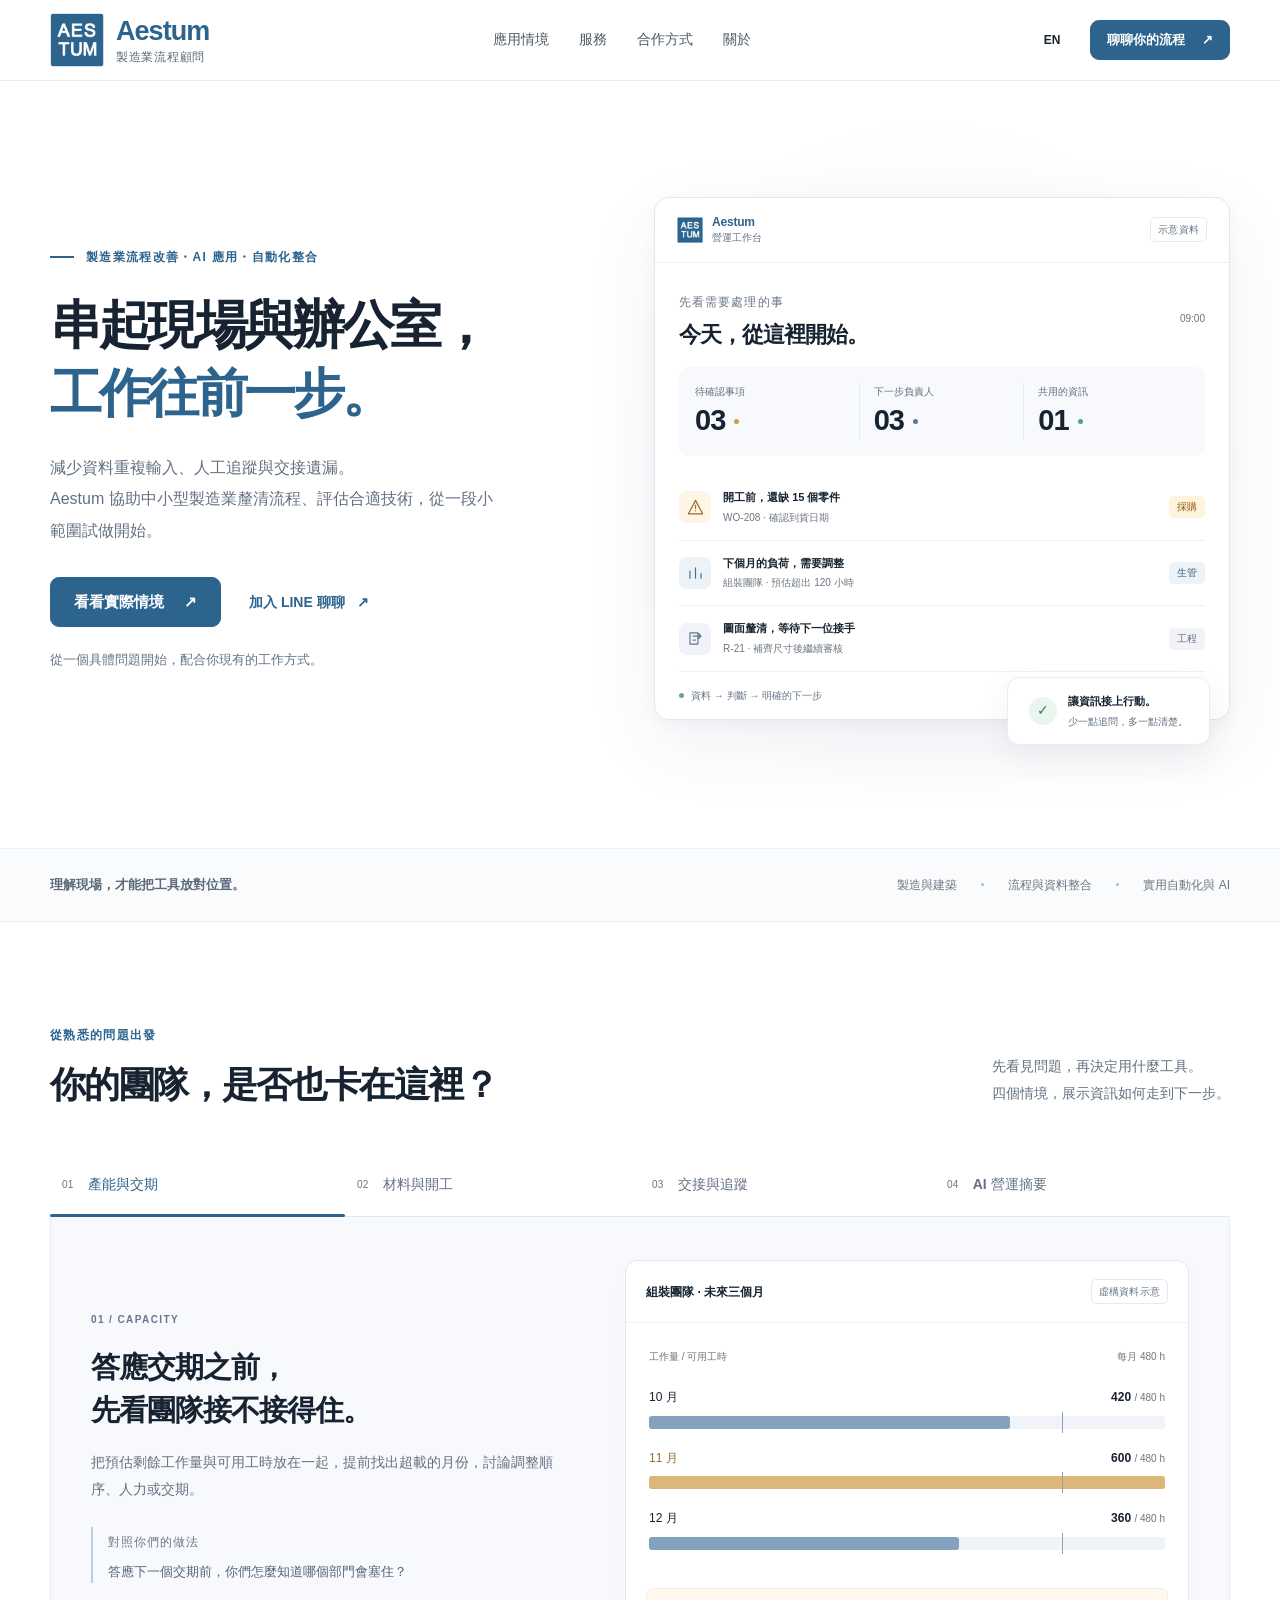
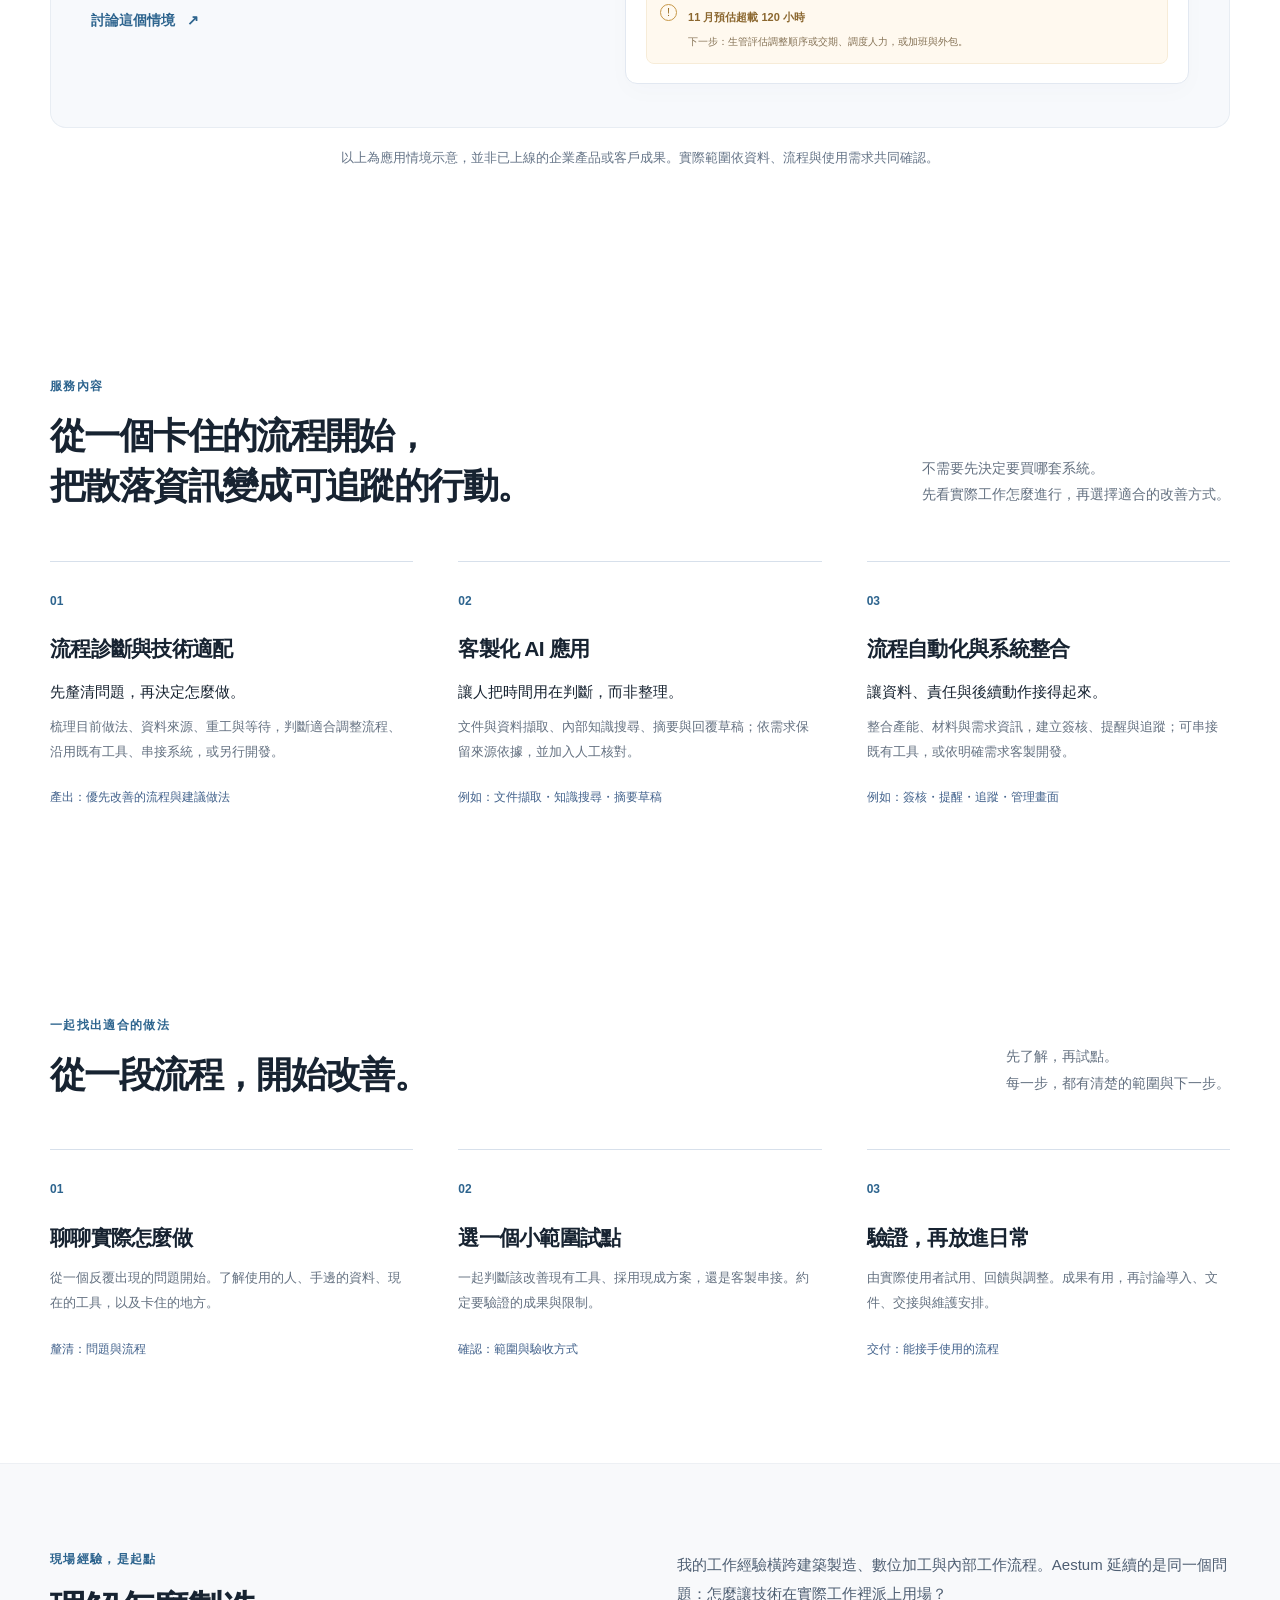
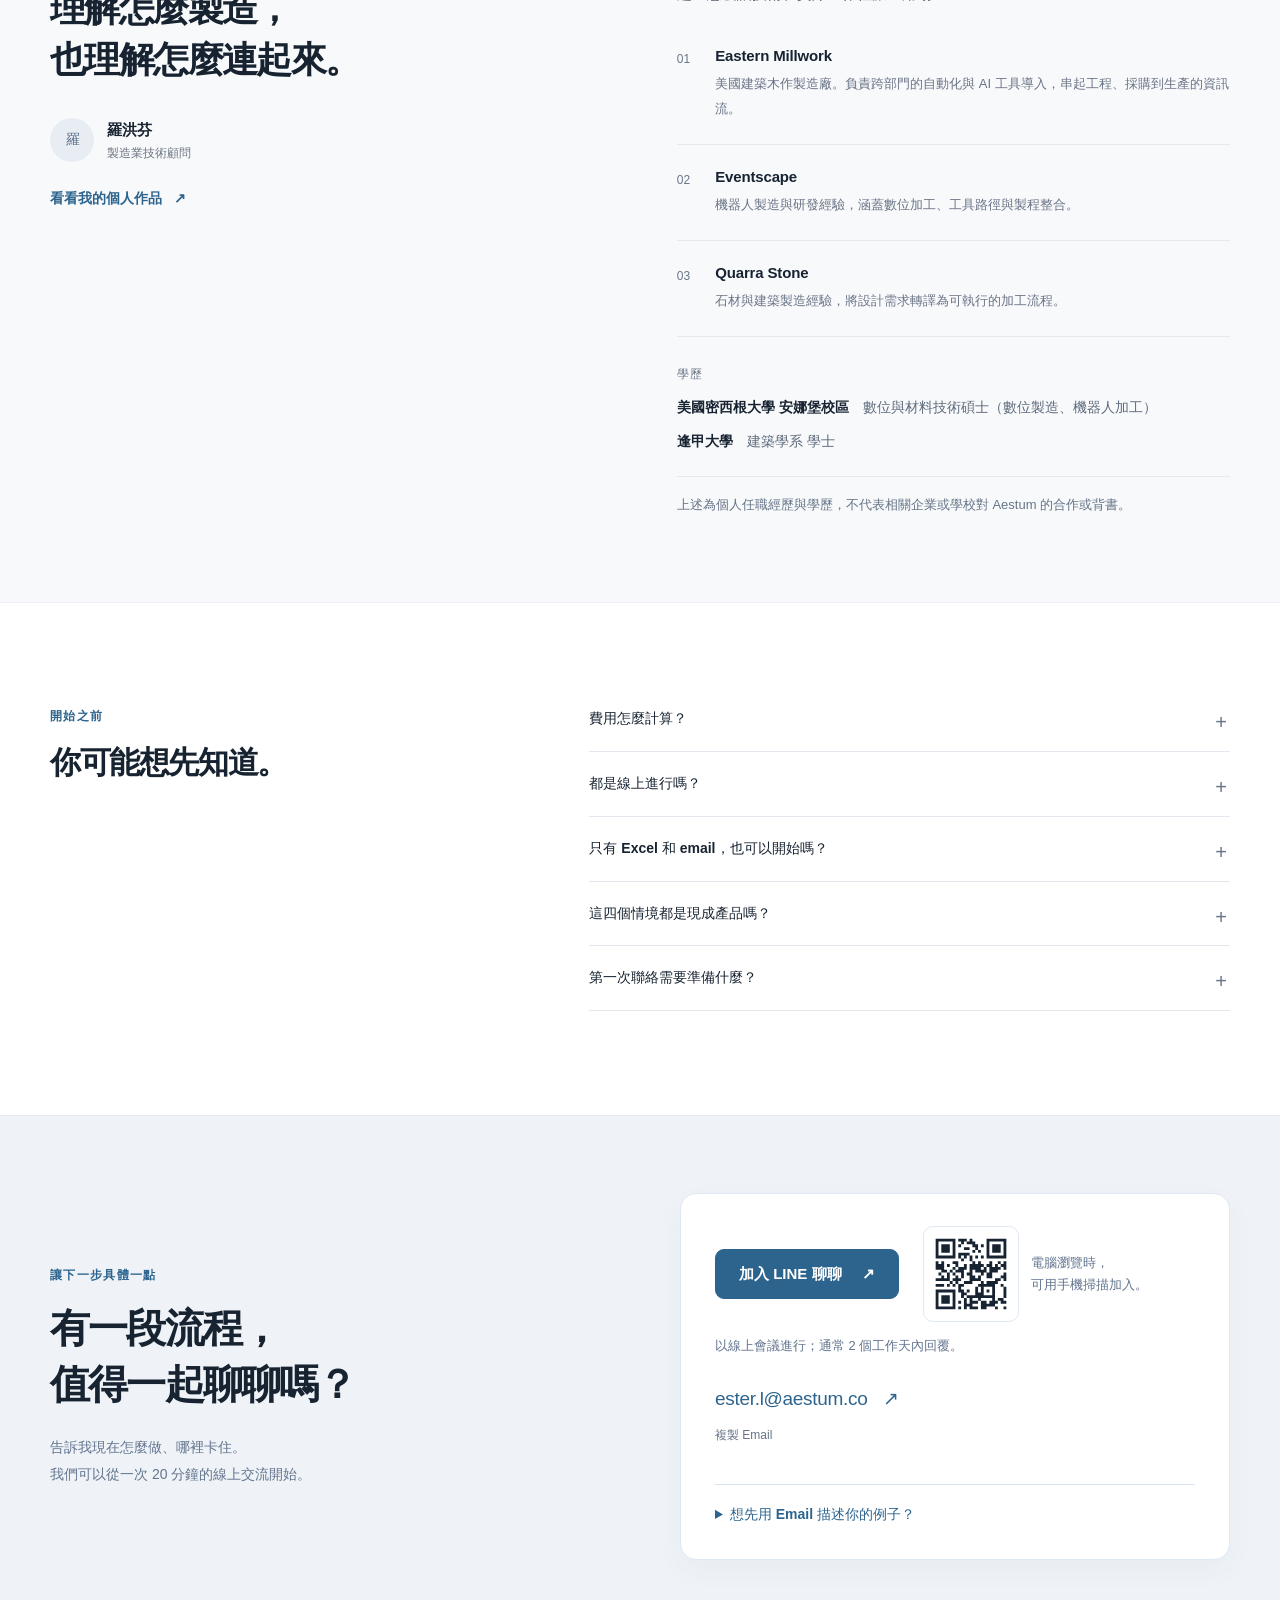
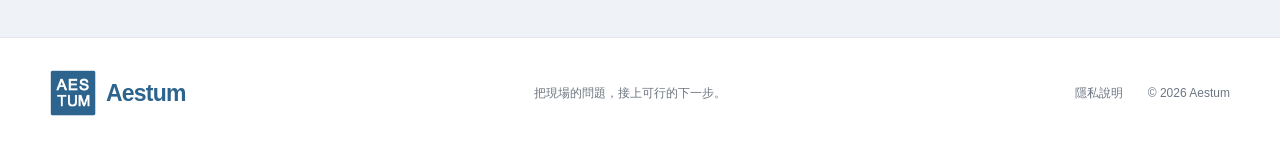
==== commit 1702aeb9: "Add header tagline, robots.txt, and sitemap.xml - Chinese header shows 製造業流程顧問 under the wordmark - " ====
--- a/index.html
+++ b/index.html
@@ -24,7 +24,7 @@
   <a class="skip-link" href="#main" data-i18n="skip">跳至主要內容</a>
   <header class="site-header">
     <div class="nav-wrap container">
-      <a class="brand" href="index.html" aria-label="Aestum 首頁" data-i18n-aria="brandHome"><span class="brand-logo"><img src="assets/aestum-logo-web.svg" alt="" width="1024" height="1024"></span><span class="brand-wordmark">Aestum</span></a>
+      <a class="brand" href="index.html" aria-label="Aestum 首頁" data-i18n-aria="brandHome"><span class="brand-logo"><img src="assets/aestum-logo-web.svg" alt="" width="1024" height="1024"></span><span class="brand-text"><span class="brand-wordmark">Aestum</span><span class="brand-tagline" data-i18n="brandTagline">製造業流程顧問</span></span></a>
       <nav class="desktop-nav" aria-label="主要導覽" data-i18n-aria="navLabel">
         <a href="#examples" data-i18n="navExamples">應用情境</a><a href="#services" data-i18n="navServices">服務</a><a href="#approach" data-i18n="navApproach">合作方式</a><a href="#about" data-i18n="navAbout">關於</a>
       </nav>
--- a/styles.css
+++ b/styles.css
@@ -39,7 +39,7 @@
 
 /* Pair the existing square logo with a readable horizontal brand name. */
 .brand{gap:12px}
-.brand-wordmark{font-size:27px;font-weight:650;letter-spacing:-.035em;color:var(--brand-blue)}
+.brand-wordmark{font-size:27px;font-weight:650;letter-spacing:-.035em;color:var(--brand-blue)}.brand-text{display:flex;flex-direction:column;gap:6px}.brand-tagline{font-size:12px;font-weight:500;letter-spacing:.06em;color:#5b6878}.brand-tagline:empty{display:none}
 .site-footer .brand{gap:10px}
 .site-footer .brand-wordmark{font-size:23px}
 .preview-name{display:flex;flex-direction:column;gap:2px;line-height:1.25}
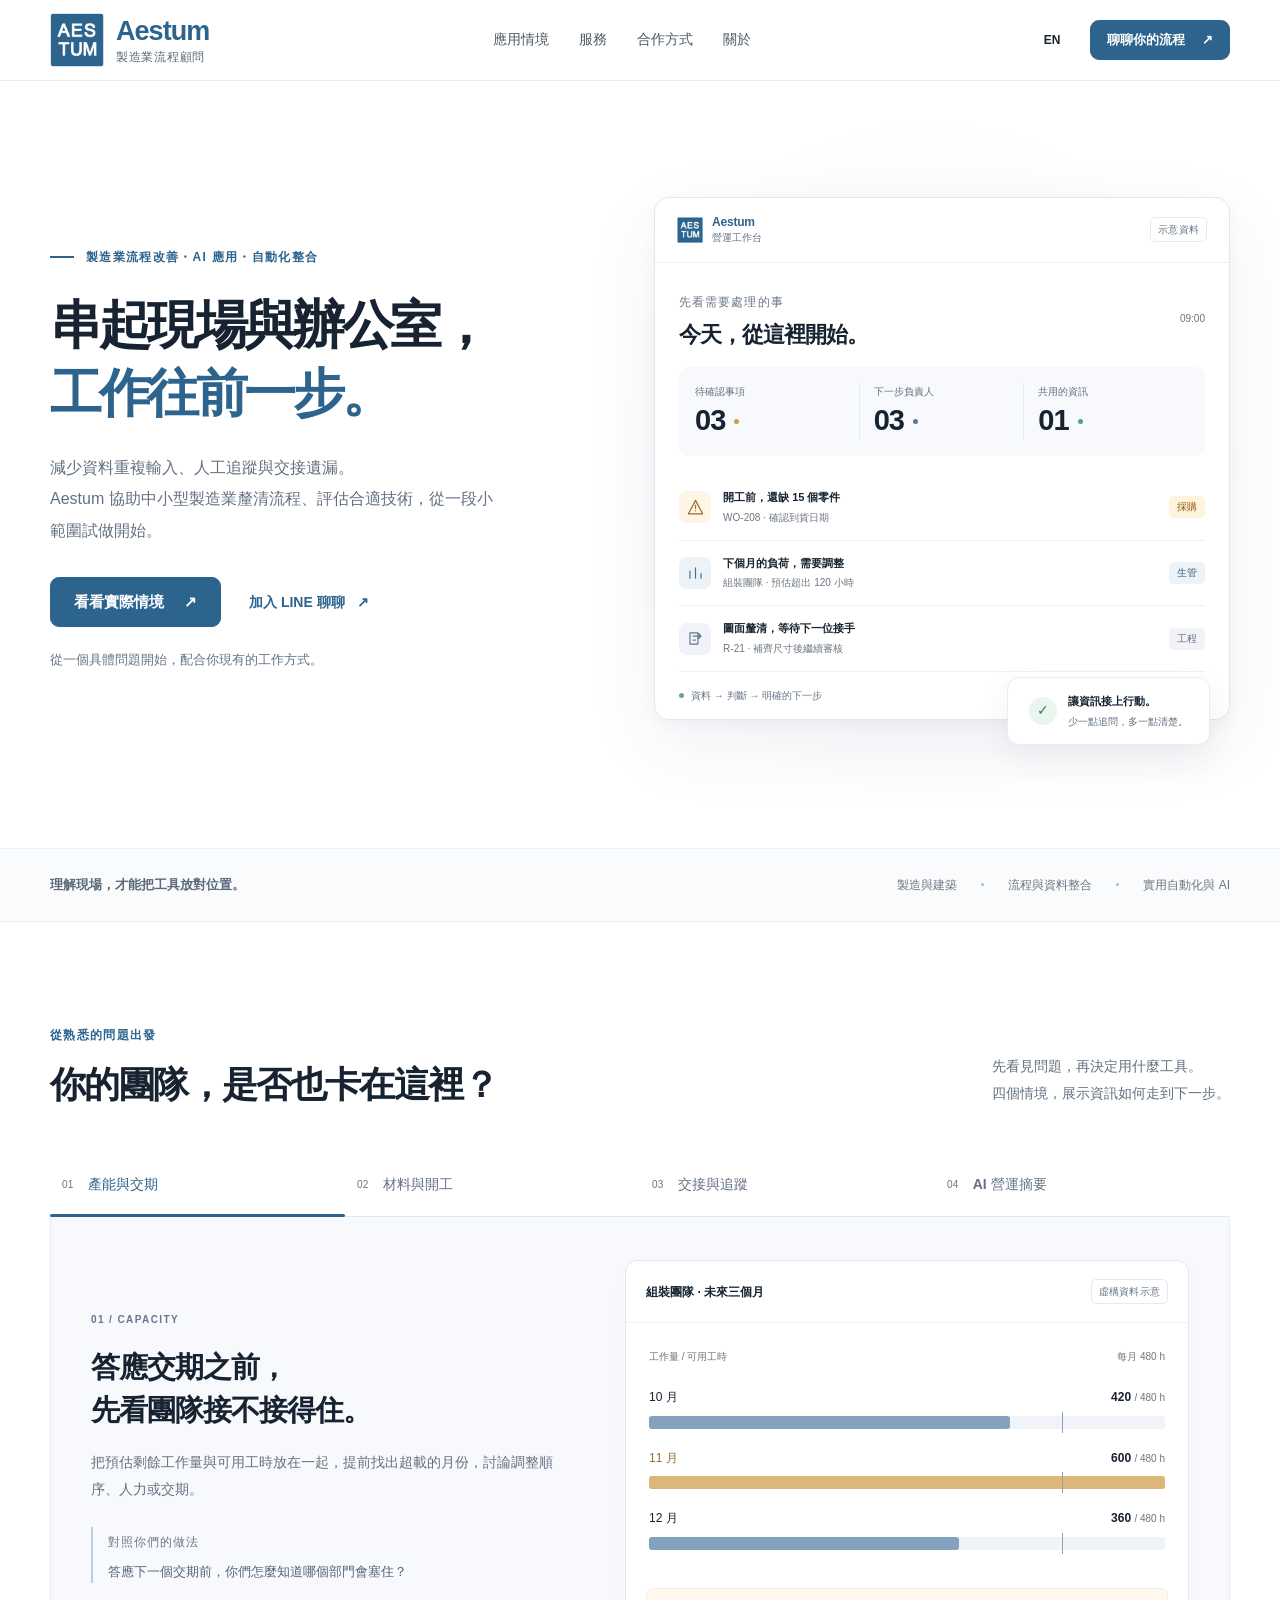
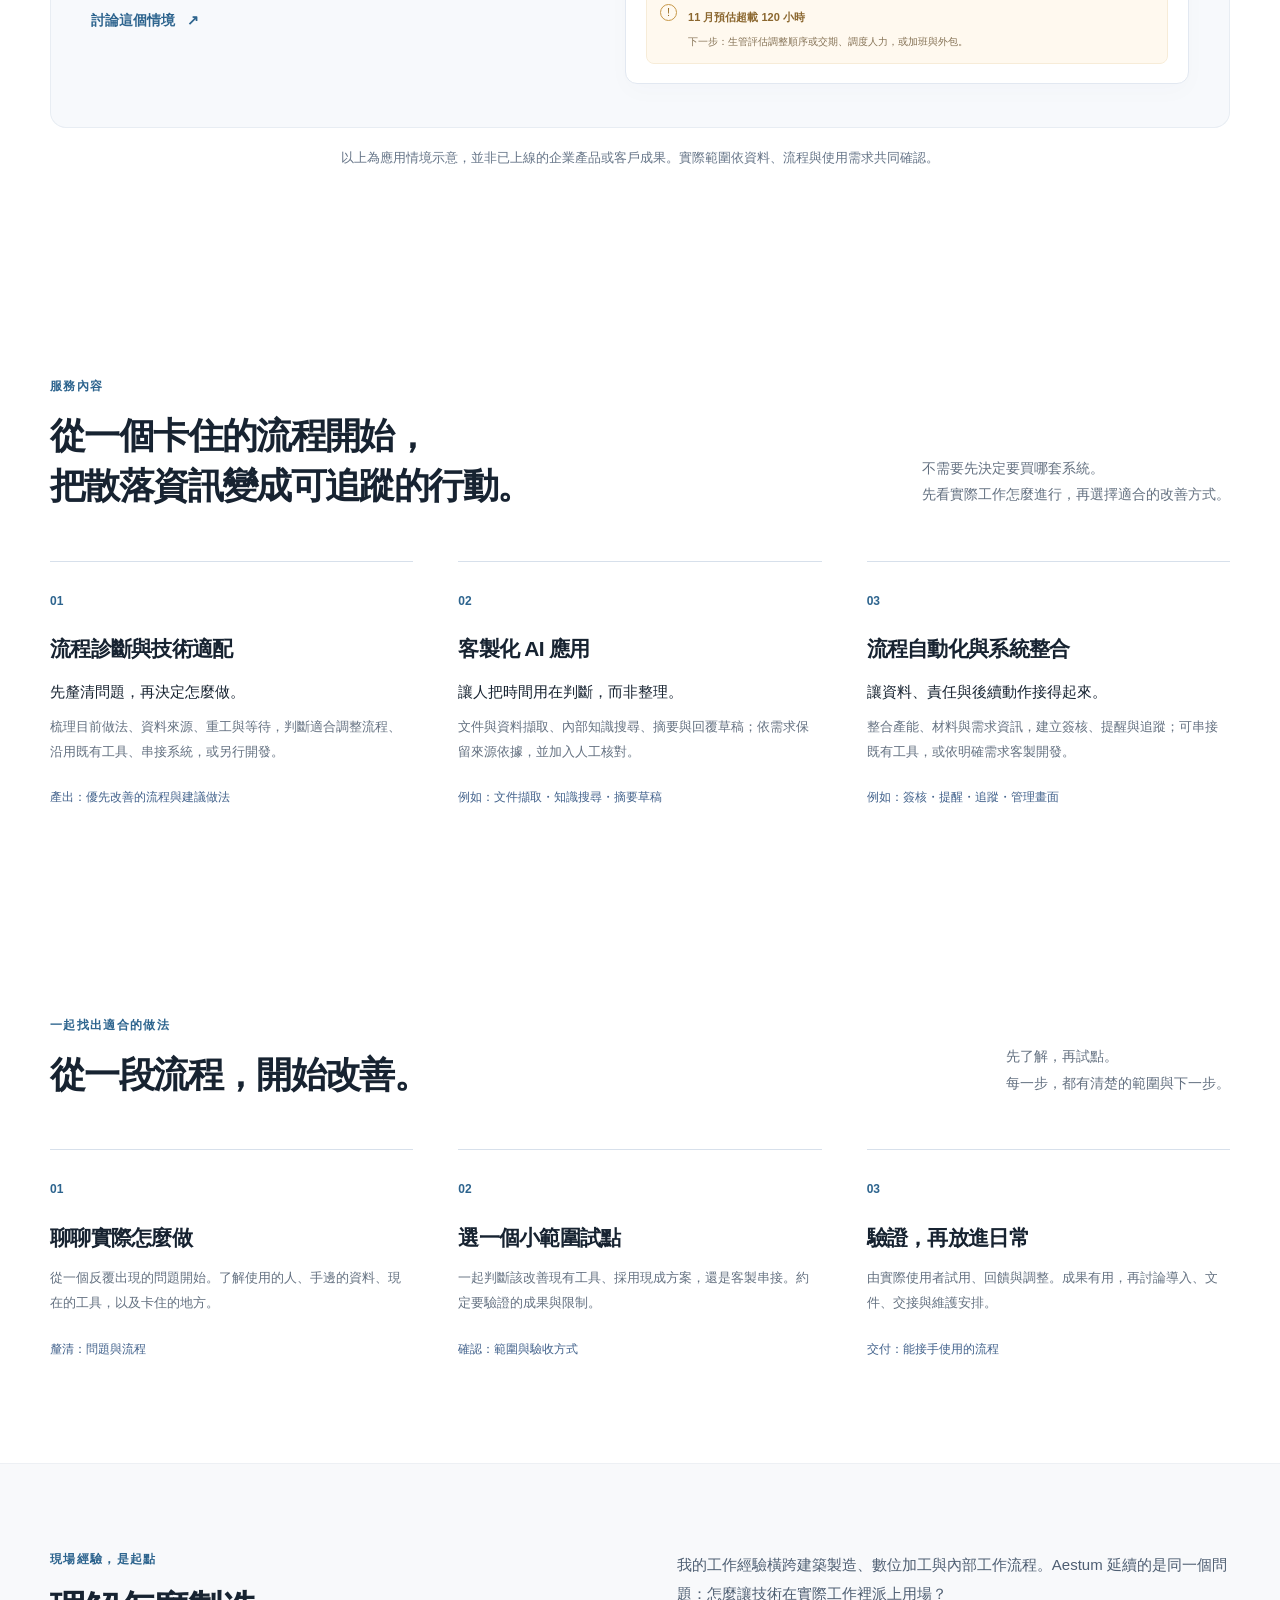
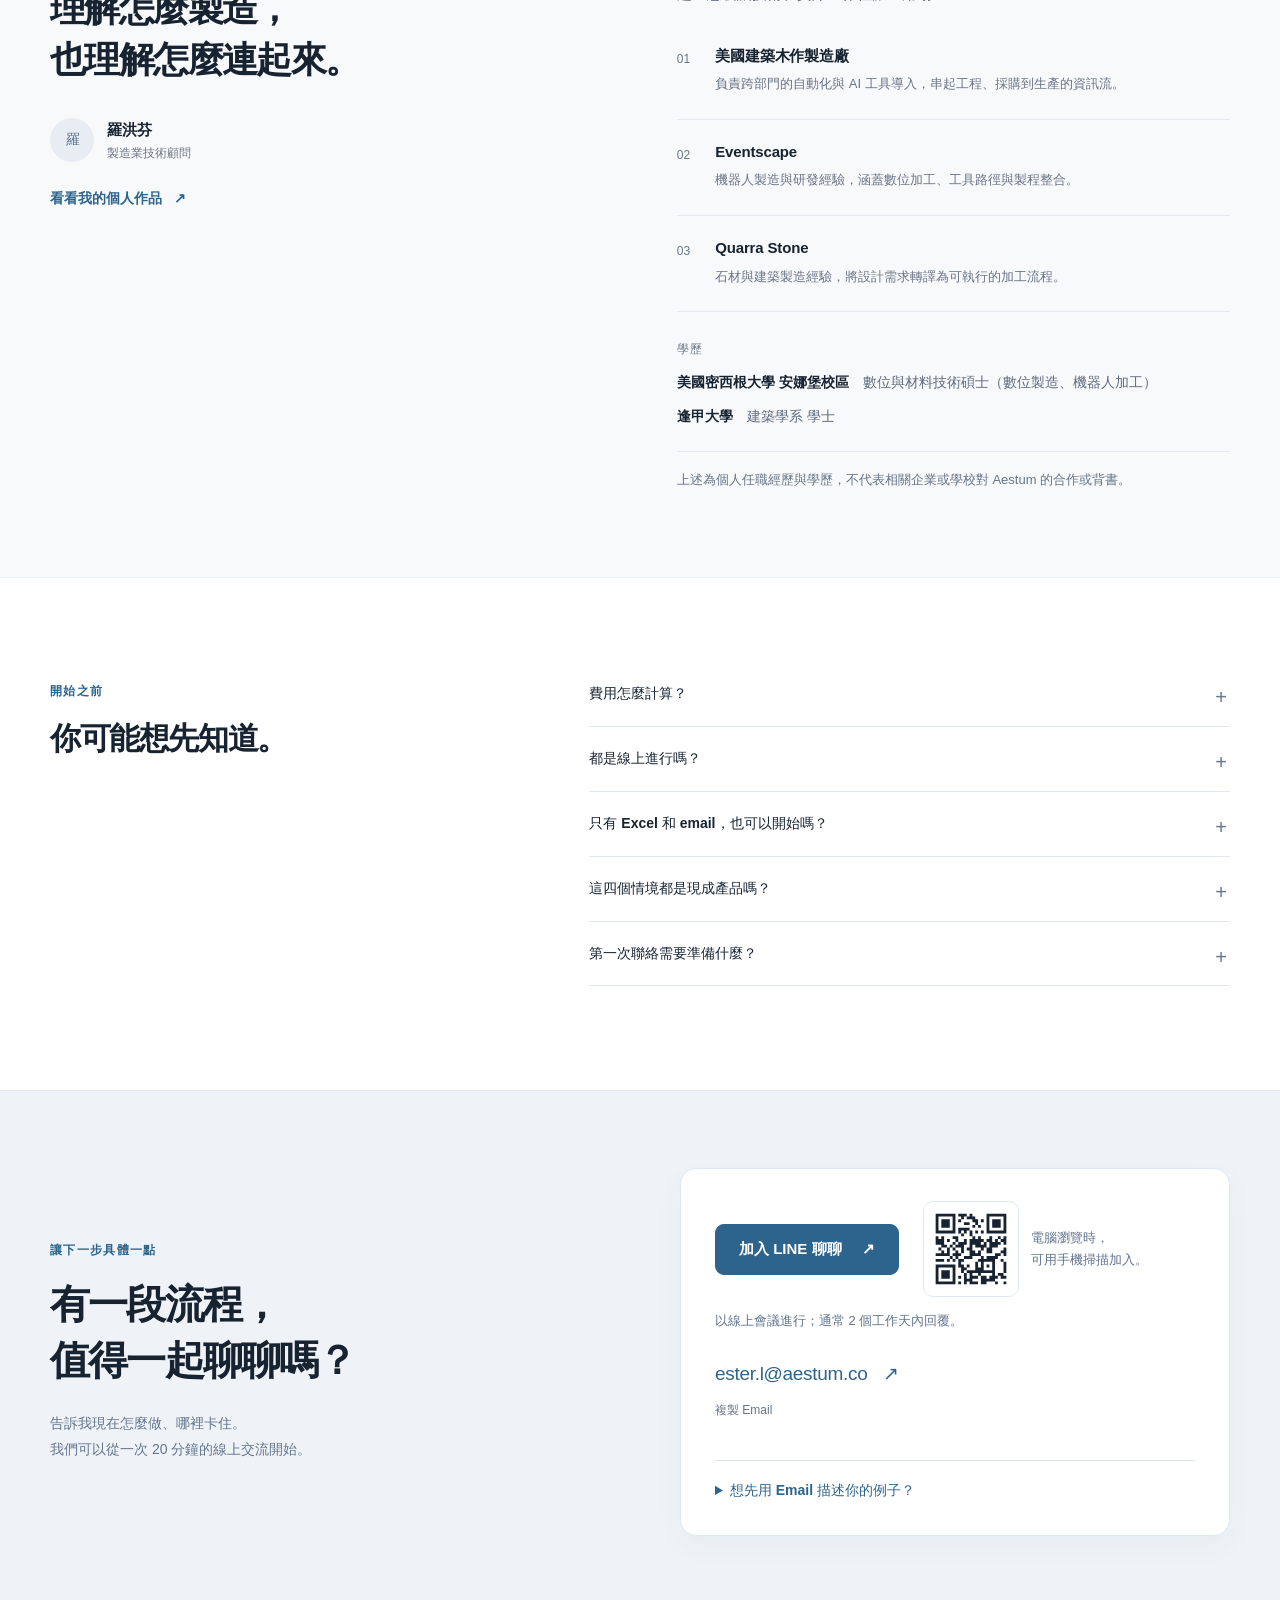
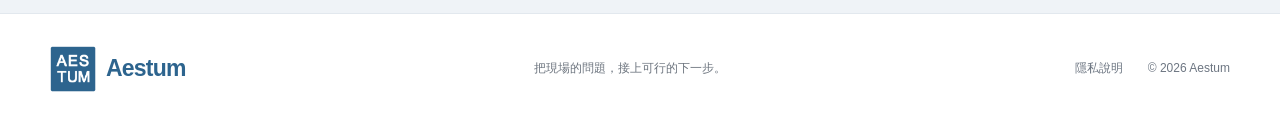
==== commit 7a02e873: "About: describe first employer generically Co-Authored-By: Claude Opus 5.5 <noreply@anthropic.com>" ====
--- a/index.html
+++ b/index.html
@@ -88,7 +88,7 @@
 
     <section id="approach" class="section container"><div class="section-heading"><div><span class="eyebrow" data-i18n="approachEyebrow">一起找出適合的做法</span><h2 data-i18n="approachTitle">從一段流程，開始改善。</h2></div><p data-i18n="approachIntro">先了解，再試點。<br>每一步，都有清楚的範圍與下一步。</p></div><div class="steps"><article><span class="step-number">01</span><h3 data-i18n="step1Title">聊聊實際怎麼做</h3><p data-i18n="step1Text">從一個反覆出現的問題開始。了解使用的人、手邊的資料、現在的工具，以及卡住的地方。</p><span class="step-output" data-i18n="step1Output">釐清：問題與流程</span></article><article><span class="step-number">02</span><h3 data-i18n="step2Title">選一個小範圍試點</h3><p data-i18n="step2Text">一起判斷該改善現有工具、採用現成方案，還是客製串接。約定要驗證的成果與限制。</p><span class="step-output" data-i18n="step2Output">確認：範圍與驗收方式</span></article><article><span class="step-number">03</span><h3 data-i18n="step3Title">驗證，再放進日常</h3><p data-i18n="step3Text">由實際使用者試用、回饋與調整。成果有用，再討論導入、文件、交接與維護安排。</p><span class="step-output" data-i18n="step3Output">交付：能接手使用的流程</span></article></div></section>
 
-    <section id="about" class="about-section"><div class="container about-layout"><div class="about-heading"><span class="eyebrow" data-i18n="aboutEyebrow">現場經驗，是起點</span><h2 data-i18n="aboutTitle">理解怎麼製造，<br>也理解怎麼連起來。</h2><div class="founder-signature"><span class="avatar-monogram" data-i18n="founderMonogram">羅</span><div><strong data-i18n="founderName">羅洪芬</strong><span data-i18n="founderRole">製造業技術顧問</span></div></div><a class="text-link" href="https://www.esterlo.com/?lang=zh" target="_blank" rel="noopener noreferrer" data-i18n="portfolioLink">看看我的個人作品 <span aria-hidden="true">↗</span></a></div><div class="about-body"><p class="about-lead" data-i18n="aboutLead">我的工作經驗橫跨建築製造、數位加工與內部工作流程。Aestum 延續的是同一個問題：怎麼讓技術在實際工作裡派上用場？</p><div class="experience-row"><span>01</span><div><h3>Eastern Millwork</h3><p data-i18n="experience1Text">美國建築木作製造廠。負責跨部門的自動化與 AI 工具導入，串起工程、採購到生產的資訊流。</p></div></div><div class="experience-row"><span>02</span><div><h3>Eventscape</h3><p data-i18n="experience2Text">機器人製造與研發經驗，涵蓋數位加工、工具路徑與製程整合。</p></div></div><div class="experience-row"><span>03</span><div><h3>Quarra Stone</h3><p data-i18n="experience3Text">石材與建築製造經驗，將設計需求轉譯為可執行的加工流程。</p></div></div><div class="education"><span class="micro-label" data-i18n="educationLabel">學歷</span><div class="education-row"><b data-i18n="edu1School">美國密西根大學 安娜堡校區</b><span data-i18n="edu1Degree">數位與材料技術碩士（數位製造、機器人加工）</span></div><div class="education-row"><b data-i18n="edu2School">逢甲大學</b><span data-i18n="edu2Degree">建築學系 學士</span></div></div><p class="small-note" data-i18n="experienceNote">上述為個人任職經歷與學歷，不代表相關企業或學校對 Aestum 的合作或背書。</p></div></div></section>
+    <section id="about" class="about-section"><div class="container about-layout"><div class="about-heading"><span class="eyebrow" data-i18n="aboutEyebrow">現場經驗，是起點</span><h2 data-i18n="aboutTitle">理解怎麼製造，<br>也理解怎麼連起來。</h2><div class="founder-signature"><span class="avatar-monogram" data-i18n="founderMonogram">羅</span><div><strong data-i18n="founderName">羅洪芬</strong><span data-i18n="founderRole">製造業技術顧問</span></div></div><a class="text-link" href="https://www.esterlo.com/?lang=zh" target="_blank" rel="noopener noreferrer" data-i18n="portfolioLink">看看我的個人作品 <span aria-hidden="true">↗</span></a></div><div class="about-body"><p class="about-lead" data-i18n="aboutLead">我的工作經驗橫跨建築製造、數位加工與內部工作流程。Aestum 延續的是同一個問題：怎麼讓技術在實際工作裡派上用場？</p><div class="experience-row"><span>01</span><div><h3 data-i18n="experience1Title">美國建築木作製造廠</h3><p data-i18n="experience1Text">負責跨部門的自動化與 AI 工具導入，串起工程、採購到生產的資訊流。</p></div></div><div class="experience-row"><span>02</span><div><h3>Eventscape</h3><p data-i18n="experience2Text">機器人製造與研發經驗，涵蓋數位加工、工具路徑與製程整合。</p></div></div><div class="experience-row"><span>03</span><div><h3>Quarra Stone</h3><p data-i18n="experience3Text">石材與建築製造經驗，將設計需求轉譯為可執行的加工流程。</p></div></div><div class="education"><span class="micro-label" data-i18n="educationLabel">學歷</span><div class="education-row"><b data-i18n="edu1School">美國密西根大學 安娜堡校區</b><span data-i18n="edu1Degree">數位與材料技術碩士（數位製造、機器人加工）</span></div><div class="education-row"><b data-i18n="edu2School">逢甲大學</b><span data-i18n="edu2Degree">建築學系 學士</span></div></div><p class="small-note" data-i18n="experienceNote">上述為個人任職經歷與學歷，不代表相關企業或學校對 Aestum 的合作或背書。</p></div></div></section>
 
     <section class="section faq-section container"><div><span class="eyebrow" data-i18n="faqEyebrow">開始之前</span><h2 data-i18n="faqTitle">你可能想先知道。</h2></div><div class="faq-list"><details><summary data-i18n="faq5q">費用怎麼計算？</summary><p data-i18n="faq5a">第一次 20 分鐘的線上交流不收費。了解實際問題後，如果有適合的做法，會先提出範圍明確的小規模試做，並事先說明費用、時程與交付內容；雙方確認後才開始，不會自動產生費用。</p></details><details><summary data-i18n="faq6q">都是線上進行嗎？</summary><p data-i18n="faq6a">初次交流與大部分工作都可以線上進行，會議時間可依雙方方便安排。需要了解現場作業時，可以先透過照片、影片或畫面分享說明；是否需要實地拜訪，再依需求討論。</p></details><details><summary data-i18n="faq1q">只有 Excel 和 email，也可以開始嗎？</summary><p data-i18n="faq1a">可以從現有的數位紀錄開始。先確認資料是否足以支持這段流程，以及誰負責更新，不需要先有完整 ERP 或資料庫。</p></details><details><summary data-i18n="faq3q">這四個情境都是現成產品嗎？</summary><p data-i18n="faq3a">它們是用虛構資料說明的應用情境。每家公司的資料、流程和責任不同，需要先了解需求，再確認可交付的方案。</p></details><details><summary data-i18n="faq4q">第一次聯絡需要準備什麼？</summary><p data-i18n="faq4a">描述一個最近發生的例子、目前怎麼處理，以及哪一步最花時間即可。初次交流不需要提供機密文件或系統存取權。</p></details></div></section>
 
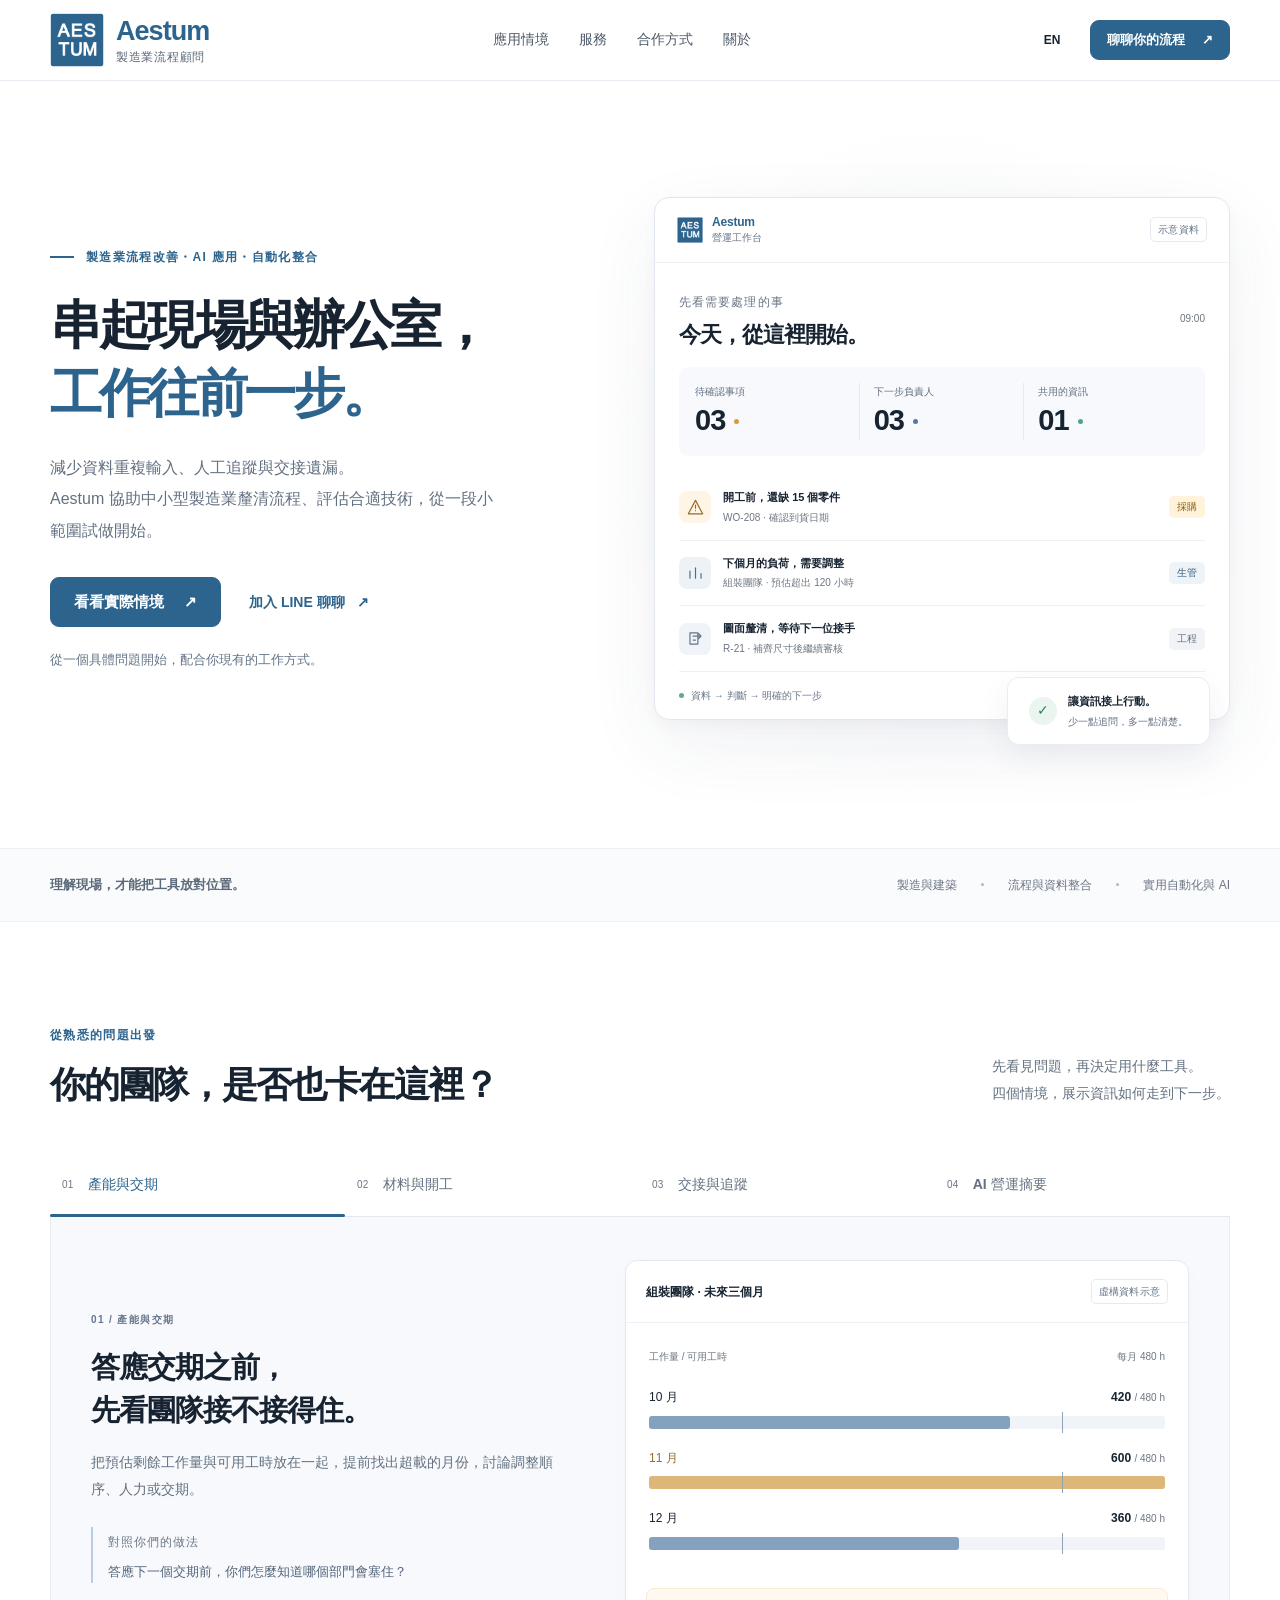
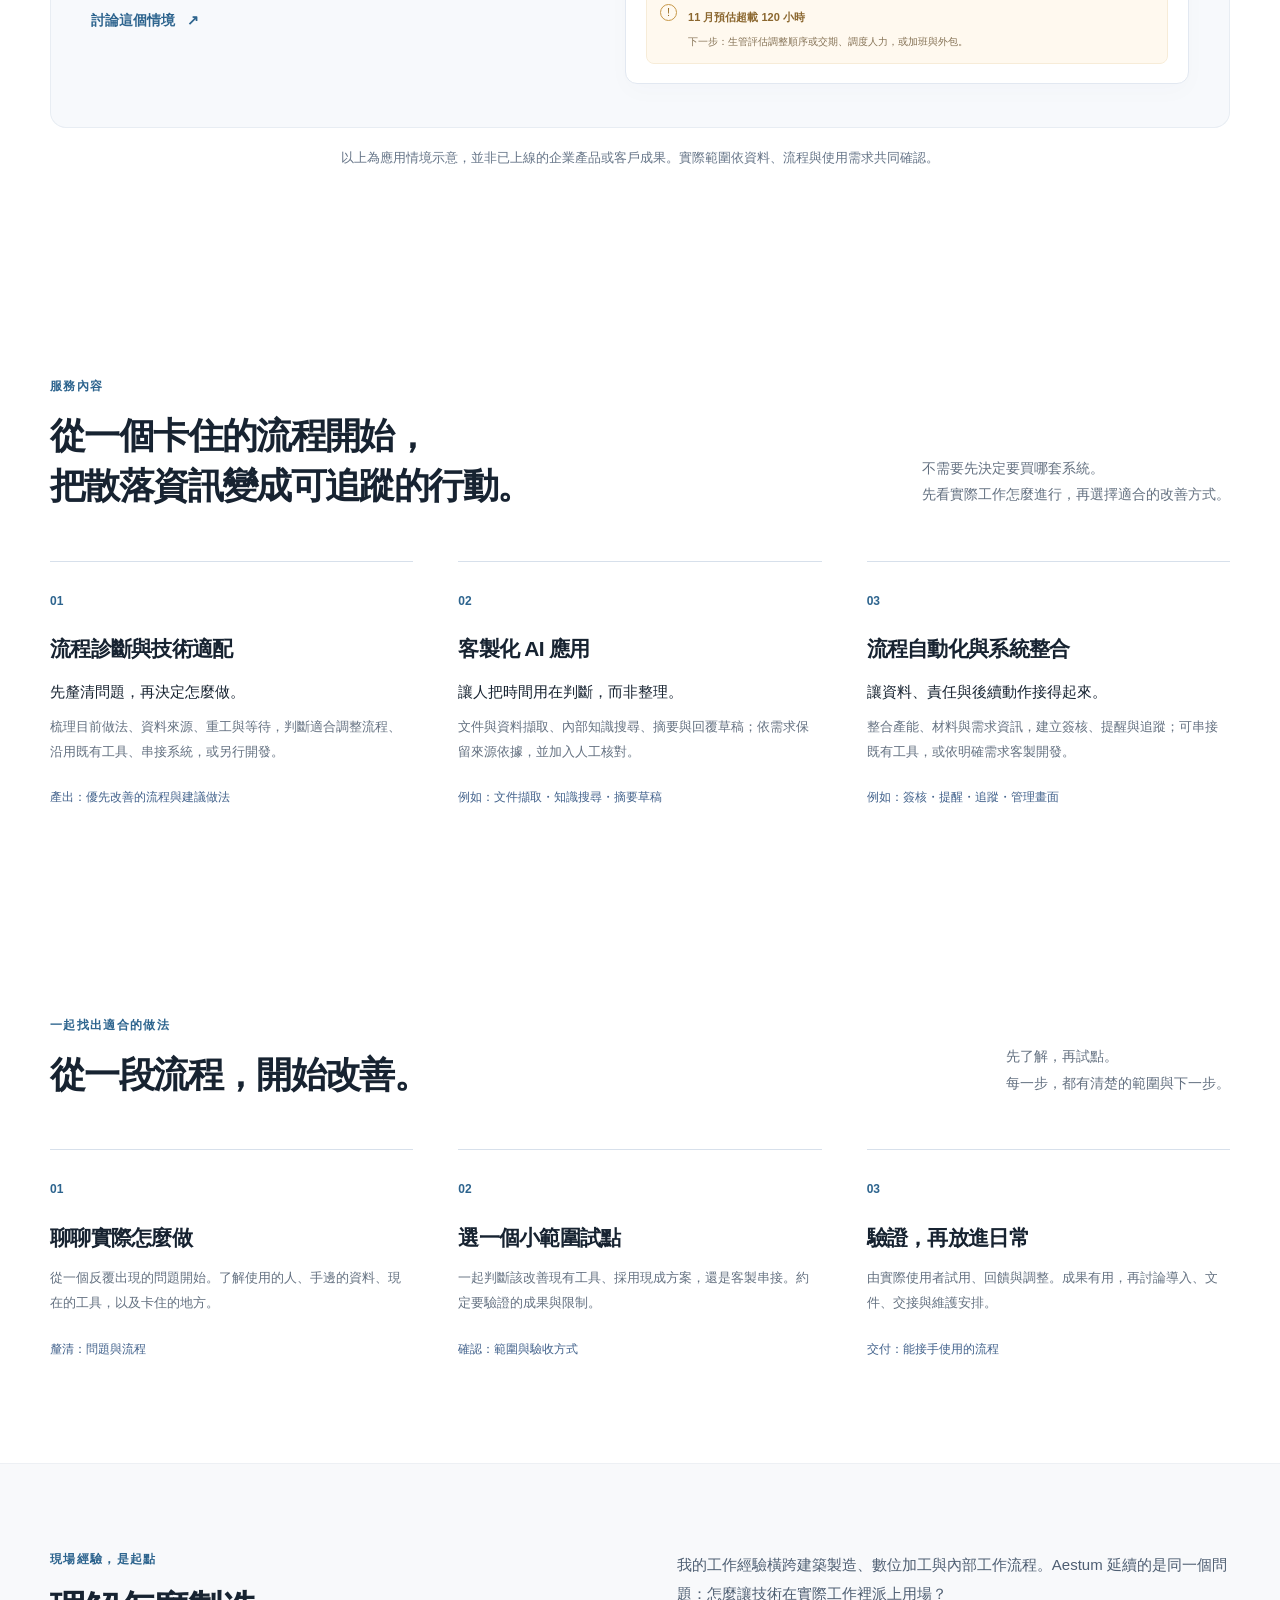
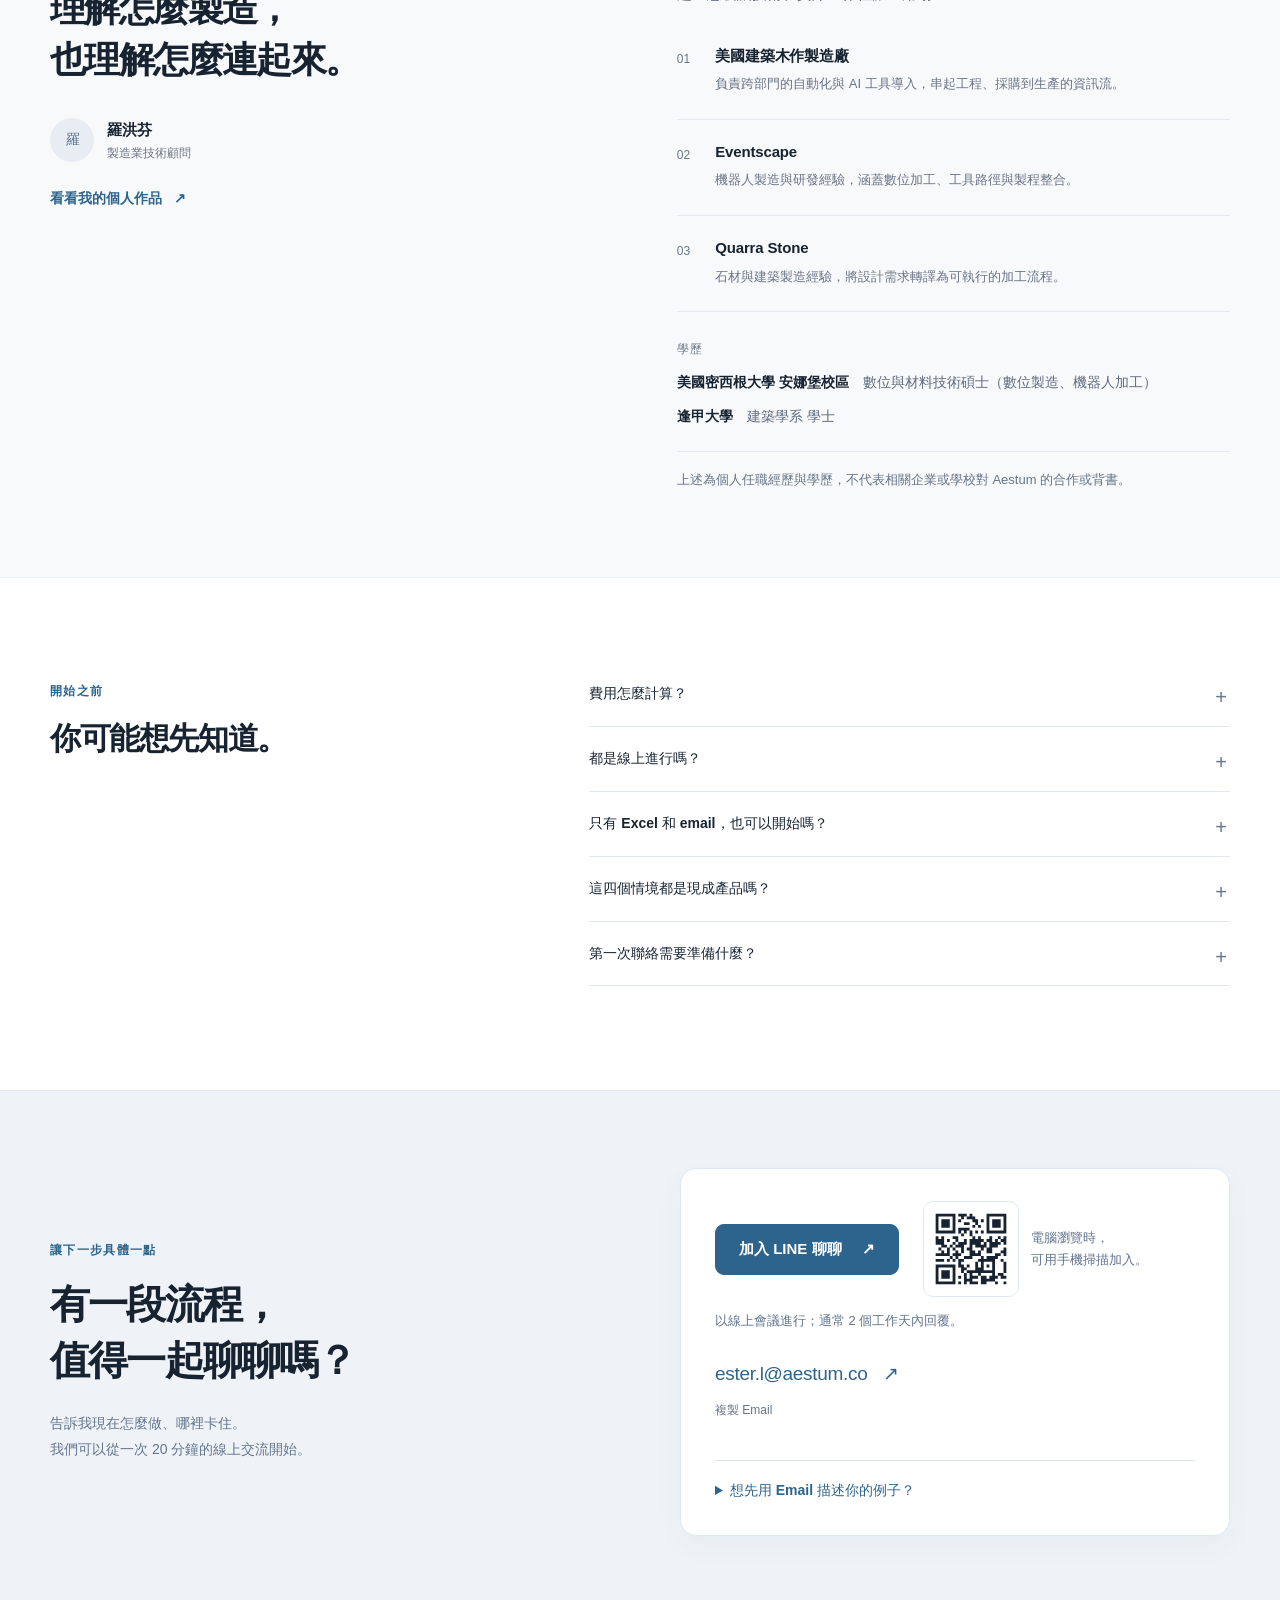
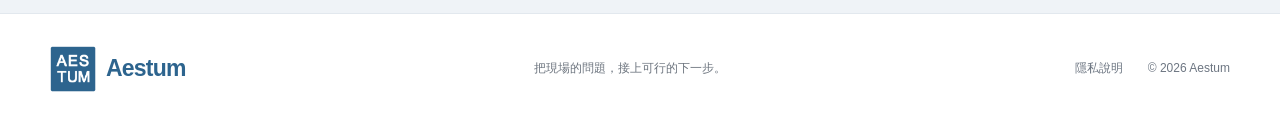
==== commit 4ffa76a0: "Localize scenario labels in Chinese; update noscript note Co-Authored-By: Claude Opus 5.5 <noreply@a" ====
--- a/index.html
+++ b/index.html
@@ -66,19 +66,19 @@
         <button id="tab-ai" role="tab" aria-selected="false" aria-controls="panel-ai" tabindex="-1" data-tab="ai"><span>04</span><span data-i18n="aiTab">AI 營運摘要</span></button>
       </div>
       <div class="scenario-panel" id="panel-capacity" role="tabpanel" aria-labelledby="tab-capacity" tabindex="0">
-        <div class="scenario-copy"><span class="scenario-number">01 / CAPACITY</span><h3 data-i18n="capacityTitle">答應交期之前，<br>先看團隊接不接得住。</h3><p data-i18n="capacityText">把預估剩餘工作量與可用工時放在一起，提前找出超載的月份，討論調整順序、人力或交期。</p><div class="scenario-outcome"><span class="micro-label" data-i18n="decisionLabel">對照你們的做法</span><p data-i18n="capacityOutcome">答應下一個交期前，你們怎麼知道哪個部門會塞住？</p></div><a class="text-link" href="#contact" data-topic="capacity" data-i18n="discussScenario">討論這個情境 <span aria-hidden="true">↗</span></a></div>
+        <div class="scenario-copy"><span class="scenario-number" data-i18n="capacityNumber">01 / 產能與交期</span><h3 data-i18n="capacityTitle">答應交期之前，<br>先看團隊接不接得住。</h3><p data-i18n="capacityText">把預估剩餘工作量與可用工時放在一起，提前找出超載的月份，討論調整順序、人力或交期。</p><div class="scenario-outcome"><span class="micro-label" data-i18n="decisionLabel">對照你們的做法</span><p data-i18n="capacityOutcome">答應下一個交期前，你們怎麼知道哪個部門會塞住？</p></div><a class="text-link" href="#contact" data-topic="capacity" data-i18n="discussScenario">討論這個情境 <span aria-hidden="true">↗</span></a></div>
         <div class="demo-surface"><div class="demo-header"><strong data-i18n="capacityDemo">組裝團隊 · 未來三個月</strong><span class="sample-label" data-i18n="fictional">虛構資料示意</span></div><div class="capacity-chart"><div class="chart-scale"><span data-i18n="workHours">工作量 / 可用工時</span><span data-i18n="chartCapacity">每月 480 h</span></div><div class="chart-row"><div><span data-i18n="oct">10 月</span><b>420 <small>/ 480 h</small></b></div><div class="chart-track"><span style="--bar:70%"></span><i></i></div></div><div class="chart-row overloaded"><div><span data-i18n="nov">11 月</span><b>600 <small>/ 480 h</small></b></div><div class="chart-track"><span style="--bar:100%"></span><i></i></div></div><div class="chart-row"><div><span data-i18n="dec">12 月</span><b>360 <small>/ 480 h</small></b></div><div class="chart-track"><span style="--bar:60%"></span><i></i></div></div></div><div class="exception-note"><span class="exception-symbol">!</span><div><b data-i18n="capacityGap">11 月預估超載 120 小時</b><p data-i18n="capacityAction">下一步：生管評估調整順序或交期、調度人力，或加班與外包。</p></div></div></div>
       </div>
       <div class="scenario-panel" id="panel-materials" role="tabpanel" aria-labelledby="tab-materials" tabindex="0" hidden>
-        <div class="scenario-copy"><span class="scenario-number">02 / MATERIALS</span><h3 data-i18n="materialsTitle">庫存裡有，<br>不代表這張工單能用。</h3><p data-i18n="materialsText">扣除其他工單保留的數量，再對照這張工單的需求。把缺口、到貨狀態與下一位負責人放在同一個地方。</p><div class="scenario-outcome"><span class="micro-label" data-i18n="decisionLabel">對照你們的做法</span><p data-i18n="materialsOutcome">材料不夠時，誰會先知道？距離開工還有多少時間？</p></div><a class="text-link" href="#contact" data-topic="materials" data-i18n="discussScenario">討論這個情境 <span aria-hidden="true">↗</span></a></div>
+        <div class="scenario-copy"><span class="scenario-number" data-i18n="materialsNumber">02 / 材料與開工</span><h3 data-i18n="materialsTitle">庫存裡有，<br>不代表這張工單能用。</h3><p data-i18n="materialsText">扣除其他工單保留的數量，再對照這張工單的需求。把缺口、到貨狀態與下一位負責人放在同一個地方。</p><div class="scenario-outcome"><span class="micro-label" data-i18n="decisionLabel">對照你們的做法</span><p data-i18n="materialsOutcome">材料不夠時，誰會先知道？距離開工還有多少時間？</p></div><a class="text-link" href="#contact" data-topic="materials" data-i18n="discussScenario">討論這個情境 <span aria-hidden="true">↗</span></a></div>
         <div class="demo-surface"><div class="demo-header"><strong data-i18n="materialsDemo">WO-208 · 開工前備料</strong><span class="sample-label" data-i18n="fictional">虛構資料示意</span></div><div class="material-equation"><div><span data-i18n="stock">現有量</span><strong>80</strong></div><span>−</span><div><span data-i18n="reservedShort">其他工單保留</span><strong>60</strong></div><span>=</span><div class="equation-result"><span data-i18n="available">可用量</span><strong>20</strong></div></div><div class="demo-table"><div class="demo-table-row table-heading"><span data-i18n="item">材料</span><span data-i18n="required">需求量</span><span data-i18n="status">狀態</span></div><div class="demo-table-row"><b>K-12</b><span>35</span><span class="pill pill-amber" data-i18n="short15">缺 15</span></div><div class="demo-table-row"><b>F-08</b><span>96</span><span class="pill pill-green" data-i18n="quantityReady">數量足夠</span></div><div class="demo-table-row"><b>P-04</b><span>40</span><span class="pill pill-green" data-i18n="quantityReady">數量足夠</span></div></div><div class="exception-note"><span class="exception-symbol">!</span><div><b data-i18n="arrivalUnconfirmed">K-12 到貨日期尚未確認</b><p data-i18n="materialsAction">下一步：採購確認供應；專案負責人評估交期。</p></div></div></div>
       </div>
       <div class="scenario-panel" id="panel-handoff" role="tabpanel" aria-labelledby="tab-handoff" tabindex="0" hidden>
-        <div class="scenario-copy"><span class="scenario-number">03 / HANDOFF</span><h3 data-i18n="handoffTitle">訊息傳出去了。<br>下一步，誰接手？</h3><p data-i18n="handoffText">讓每一筆需求都有明確的狀態、負責人與期限。當資訊不足或工作卡住，團隊能找到原因與處理紀錄。</p><div class="scenario-outcome"><span class="micro-label" data-i18n="decisionLabel">對照你們的做法</span><p data-i18n="handoffOutcome">哪些事情寄出信之後，還得反覆追問才知道進度？</p></div><a class="text-link" href="#contact" data-topic="handoff" data-i18n="discussScenario">討論這個情境 <span aria-hidden="true">↗</span></a></div>
+        <div class="scenario-copy"><span class="scenario-number" data-i18n="handoffNumber">03 / 交接與追蹤</span><h3 data-i18n="handoffTitle">訊息傳出去了。<br>下一步，誰接手？</h3><p data-i18n="handoffText">讓每一筆需求都有明確的狀態、負責人與期限。當資訊不足或工作卡住，團隊能找到原因與處理紀錄。</p><div class="scenario-outcome"><span class="micro-label" data-i18n="decisionLabel">對照你們的做法</span><p data-i18n="handoffOutcome">哪些事情寄出信之後，還得反覆追問才知道進度？</p></div><a class="text-link" href="#contact" data-topic="handoff" data-i18n="discussScenario">討論這個情境 <span aria-hidden="true">↗</span></a></div>
         <div class="demo-surface"><div class="demo-header"><strong data-i18n="handoffDemo">需求追蹤 · R-21</strong><span class="sample-label" data-i18n="fictional">虛構資料示意</span></div><div class="handoff-detail"><span class="pill pill-amber" data-i18n="waitingInfo">等待補充資訊</span><h4 data-i18n="drawingRequest">治具圖面尺寸釐清</h4><div class="detail-pair"><span data-i18n="nextOwner">下一步負責人</span><b data-i18n="designLead">設計負責人</b></div><div class="detail-pair"><span data-i18n="dueBy">確認期限</span><b data-i18n="oct2">10 月 2 日</b></div><div class="event-line"><i></i><div><b data-i18n="event1">已記錄缺少的尺寸</b><span>10/01 · 10:15</span></div></div><div class="event-line"><i></i><div><b data-i18n="event2">已通知設計負責人</b><span>10/01 · 10:18</span></div></div></div></div>
       </div>
       <div class="scenario-panel" id="panel-ai" role="tabpanel" aria-labelledby="tab-ai" tabindex="0" hidden>
-        <div class="scenario-copy"><span class="scenario-number">04 / AI BRIEF</span><h3 data-i18n="aiTitle">先整理要緊的事，<br>再由人做判斷。</h3><p data-i18n="aiText">從已核對的異常紀錄整理摘要，保留資料來源。讓負責人確認事實、優先順序與下一步，再分享給團隊。</p><div class="scenario-outcome"><span class="micro-label" data-i18n="decisionLabel">對照你們的做法</span><p data-i18n="aiOutcome">主管每天要查看多少系統，才能知道今天真正需要處理什麼？</p></div><a class="text-link" href="#contact" data-topic="ai" data-i18n="discussScenario">討論這個情境 <span aria-hidden="true">↗</span></a></div>
+        <div class="scenario-copy"><span class="scenario-number" data-i18n="aiNumber">04 / AI 營運摘要</span><h3 data-i18n="aiTitle">先整理要緊的事，<br>再由人做判斷。</h3><p data-i18n="aiText">從已核對的異常紀錄整理摘要，保留資料來源。讓負責人確認事實、優先順序與下一步，再分享給團隊。</p><div class="scenario-outcome"><span class="micro-label" data-i18n="decisionLabel">對照你們的做法</span><p data-i18n="aiOutcome">主管每天要查看多少系統，才能知道今天真正需要處理什麼？</p></div><a class="text-link" href="#contact" data-topic="ai" data-i18n="discussScenario">討論這個情境 <span aria-hidden="true">↗</span></a></div>
         <div class="demo-surface ai-demo"><div class="demo-header"><strong data-i18n="aiDemo">營運摘要 · 待人工確認</strong><span class="sample-label" data-i18n="prewritten">預寫範例</span></div><div class="brief-item"><span>01</span><div><b data-i18n="brief1">11 月人力負荷超出可用工時</b><p data-i18n="brief1Text">檢視人力配置與工作順序。</p><small data-i18n="source1">來源：產能紀錄 C-11</small></div></div><div class="brief-item"><span>02</span><div><b data-i18n="brief2">WO-208 缺料，到貨仍待確認</b><p data-i18n="brief2Text">採購確認 15 個零件的供應日期。</p><small data-i18n="source2">來源：備料紀錄 M-31</small></div></div><div class="brief-item"><span>03</span><div><b data-i18n="brief3">圖面缺少尺寸，審核暫停</b><p data-i18n="brief3Text">請設計負責人補齊 R-21 資訊。</p><small data-i18n="source3">來源：需求紀錄 R-21</small></div></div><div class="review-note" data-i18n="aiReview">人工核對 → 確認優先順序 → 指派下一步</div></div>
       </div>
       <p class="examples-note" data-i18n="examplesNote">以上為應用情境示意，並非已上線的企業產品或客戶成果。實際範圍依資料、流程與使用需求共同確認。</p>
@@ -95,6 +95,6 @@
     <section id="contact" class="contact-section"><div class="container contact-layout"><div class="contact-intro"><span class="eyebrow" data-i18n="contactEyebrow">讓下一步具體一點</span><h2 data-i18n="contactTitle">有一段流程，<br>值得一起聊聊嗎？</h2><p data-i18n="contactText">告訴我現在怎麼做、哪裡卡住。<br>我們可以從一次 20 分鐘的線上交流開始。</p></div><div class="contact-card"><div class="line-contact"><a class="button line-button" href="https://lin.ee/pBzPYhs" target="_blank" rel="noopener noreferrer" data-i18n="lineButton">加入 LINE 聊聊 <span aria-hidden="true">↗</span></a><div class="line-qr"><img src="assets/line-qr.svg" alt="Aestum LINE QR code" width="96" height="96"><span data-i18n="lineQrNote">電腦瀏覽時，<br>可用手機掃描加入。</span></div></div><p class="response-note" data-i18n="responseNote">以線上會議進行；通常 2 個工作天內回覆。</p><a class="contact-email" href="mailto:ester.l@aestum.co">ester.l@aestum.co <span aria-hidden="true">↗</span></a><button id="copy-email" class="copy-email" type="button" data-i18n="copyEmail">複製 Email</button><p id="copy-status" class="copy-status" role="status"></p><details id="email-draft" class="email-draft"><summary data-i18n="emailDraftSummary">想先用 Email 描述你的例子？</summary><form id="contact-form" class="contact-form"><label for="contact-topic" data-i18n="topicLabel">你想聊聊哪個方向？</label><select id="contact-topic" name="topic"><option value="general" data-i18n="topicGeneral">先聊聊目前的流程</option><option value="capacity" data-i18n="capacityTab">產能與交期</option><option value="materials" data-i18n="materialsTab">材料與開工</option><option value="handoff" data-i18n="handoffTab">交接與追蹤</option><option value="ai" data-i18n="aiTab">AI 營運摘要</option></select><label for="contact-message" data-i18n="messageLabel">最近遇到的一個例子</label><textarea id="contact-message" name="message" rows="4" maxlength="1500" placeholder="例如：每次確認工單能否開工，都要再問採購一次……" data-i18n-placeholder="messagePlaceholder"></textarea><button class="button" type="submit" data-i18n="contactButton">開啟郵件草稿 <span aria-hidden="true">↗</span></button><p class="small-note" data-i18n="contactNote">將開啟你的郵件程式；內容不會透過網站送出。也可直接寄信至上方地址。</p><p id="contact-status" role="status" class="small-note"></p></form></details></div></div></section>
   </main>
   <footer class="site-footer container"><a class="brand" href="index.html" aria-label="Aestum 首頁" data-i18n-aria="brandHome"><span class="brand-logo"><img src="assets/aestum-logo-web.svg" alt="" width="1024" height="1024"></span><span class="brand-wordmark">Aestum</span></a><span data-i18n="footerLine">把現場的問題，接上可行的下一步。</span><div><a href="privacy.html" data-i18n="privacyLink">隱私說明</a><span>© 2026 Aestum</span></div></footer>
-  <noscript><div class="noscript-note">JavaScript 未啟用。你仍可閱讀本頁及寄信；情境切換與線上試算需要啟用 JavaScript。 / Enable JavaScript for interactive examples and the calculator.</div></noscript>
+  <noscript><div class="noscript-note">JavaScript 未啟用。你仍可閱讀本頁及寄信；情境切換需要啟用 JavaScript。 / Enable JavaScript for the interactive examples.</div></noscript>
 </body>
 </html>
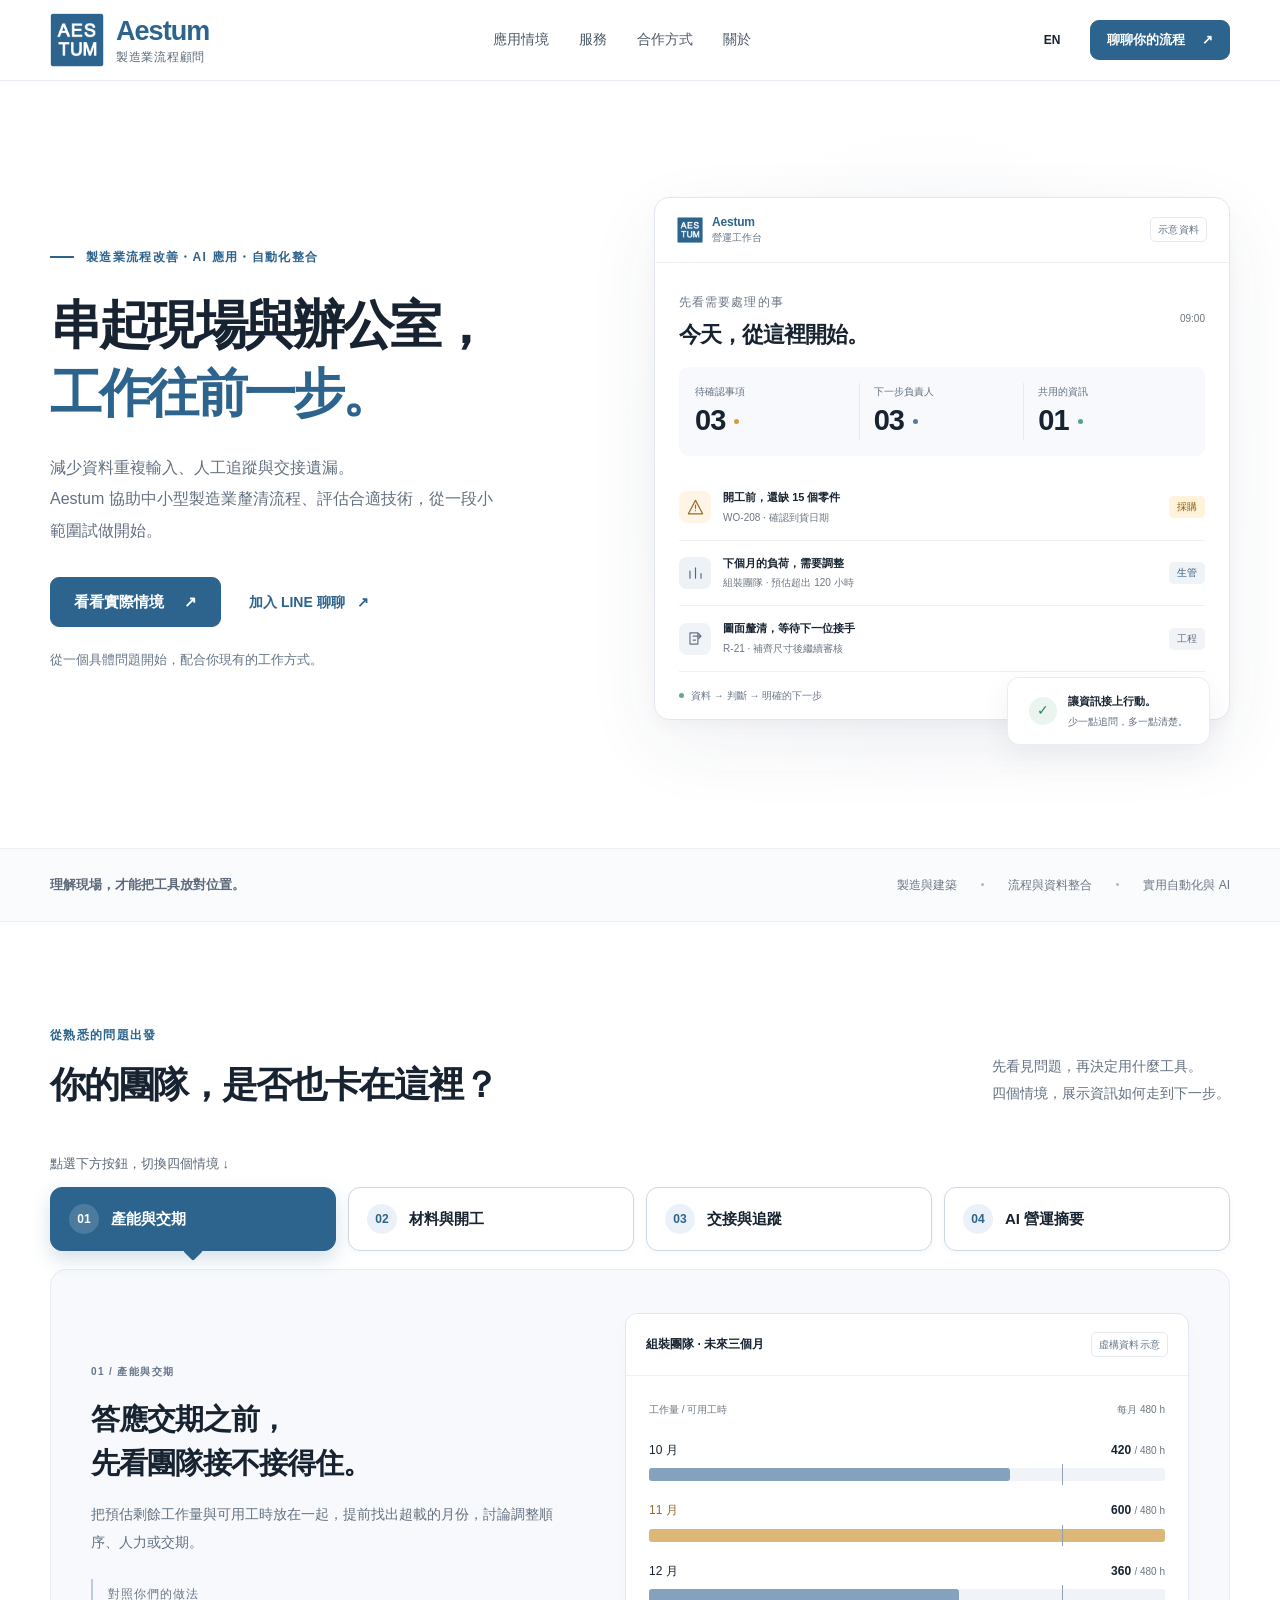
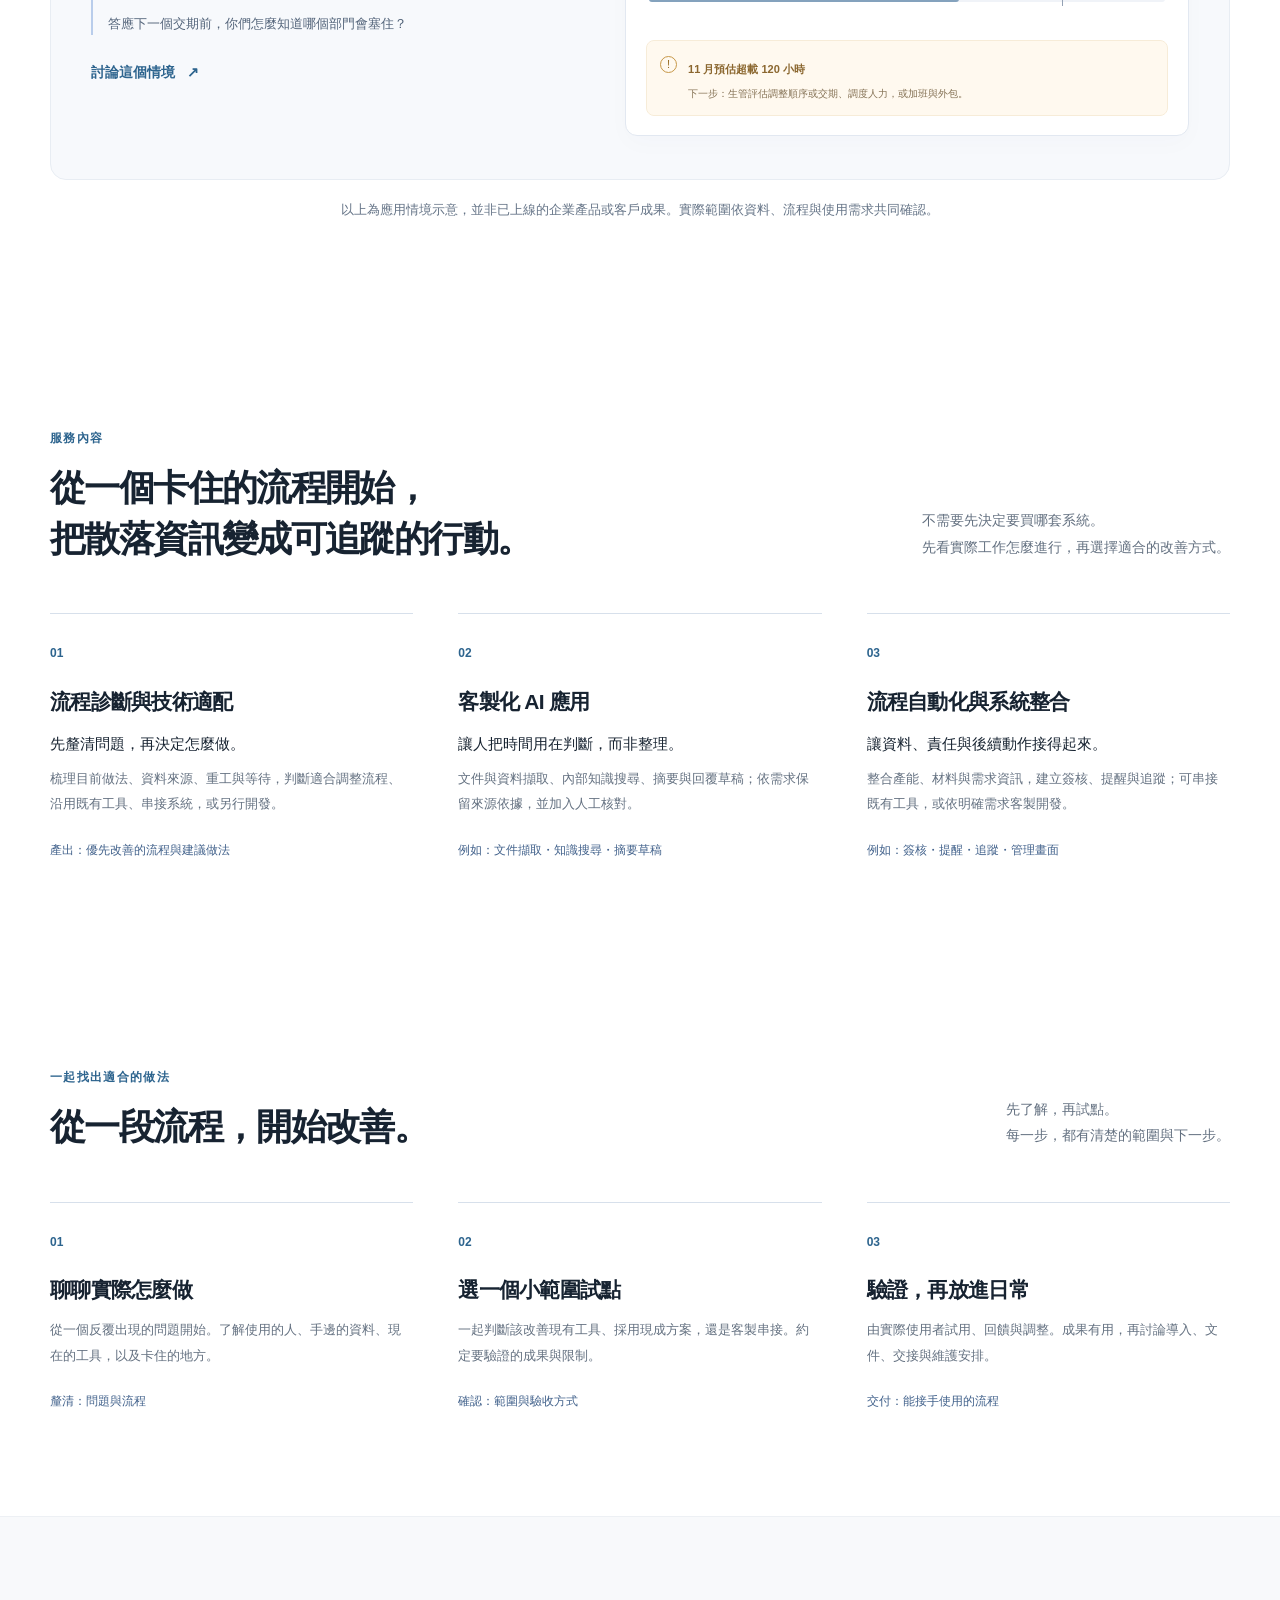
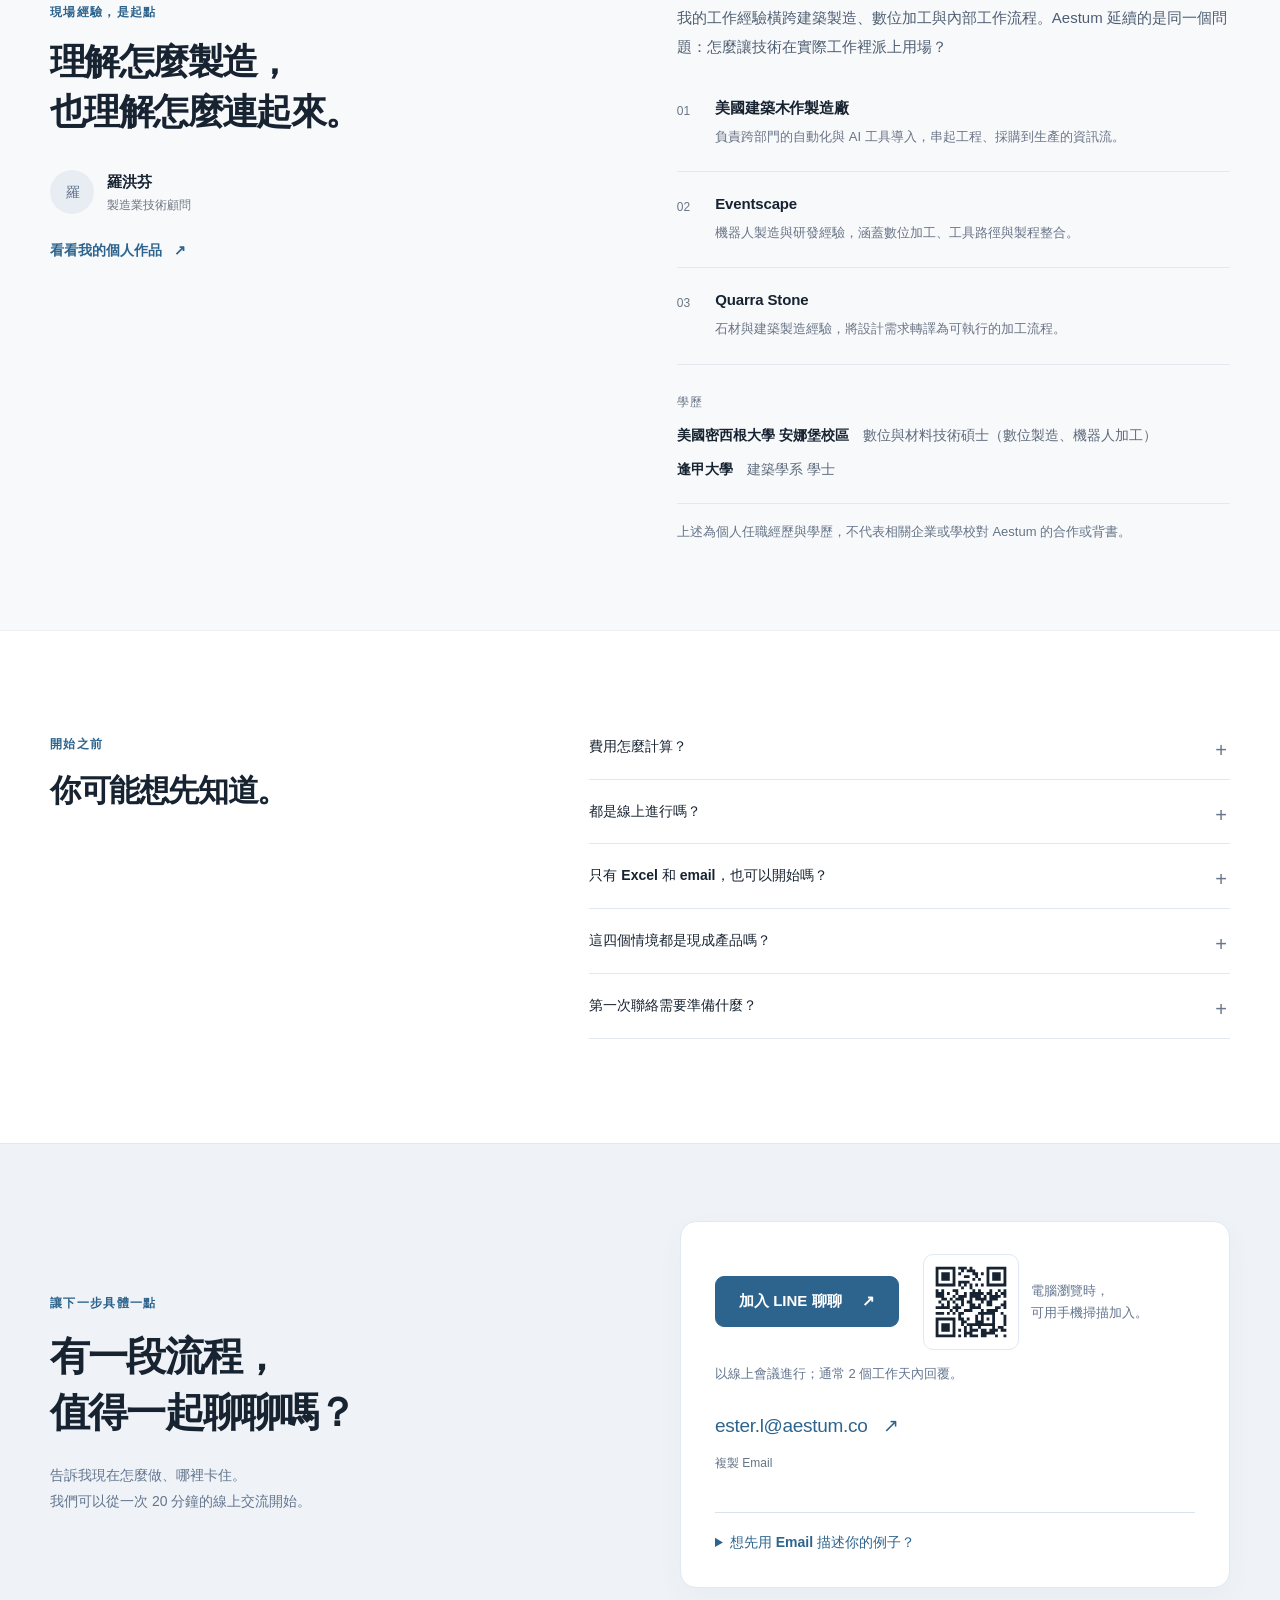
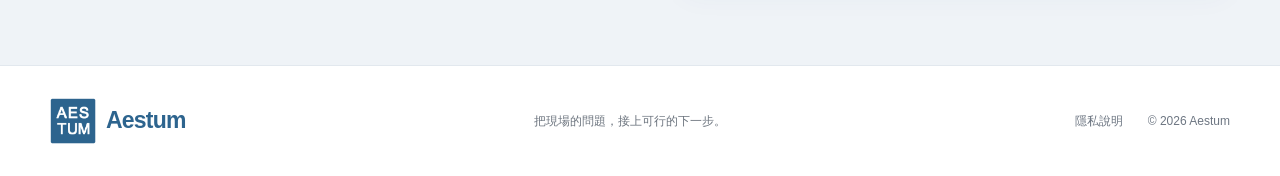
==== commit 1b8e5214: "Make scenario tabs prominent buttons with a hint line Co-Authored-By: Claude Opus 5.5 <noreply@anthr" ====
--- a/index.html
+++ b/index.html
@@ -59,7 +59,7 @@
 
     <section id="examples" class="section examples-section container">
       <div class="section-heading"><div><span class="eyebrow" data-i18n="examplesEyebrow">從熟悉的問題出發</span><h2 data-i18n="examplesTitle">你的團隊，是否也卡在這裡？</h2></div><p data-i18n="examplesIntro">先看見問題，再決定用什麼工具。<br>四個情境，展示資訊如何走到下一步。</p></div>
-      <div class="scenario-tabs" role="tablist" aria-label="應用情境" data-i18n-aria="tabsLabel">
+      <p class="tabs-hint" data-i18n="tabsHint">點選下方按鈕，切換四個情境 ↓</p><div class="scenario-tabs" role="tablist" aria-label="應用情境" data-i18n-aria="tabsLabel">
         <button id="tab-capacity" role="tab" aria-selected="true" aria-controls="panel-capacity" tabindex="0" data-tab="capacity"><span>01</span><span data-i18n="capacityTab">產能與交期</span></button>
         <button id="tab-materials" role="tab" aria-selected="false" aria-controls="panel-materials" tabindex="-1" data-tab="materials"><span>02</span><span data-i18n="materialsTab">材料與開工</span></button>
         <button id="tab-handoff" role="tab" aria-selected="false" aria-controls="panel-handoff" tabindex="-1" data-tab="handoff"><span>03</span><span data-i18n="handoffTab">交接與追蹤</span></button>
--- a/styles.css
+++ b/styles.css
@@ -2,15 +2,15 @@
 *{box-sizing:border-box}html{scroll-behavior:smooth;scroll-padding-top:100px}body{margin:0;background:#fff;color:var(--ink);font-family:var(--font);font-size:16px;line-height:1.7;-webkit-font-smoothing:antialiased}a{color:inherit;text-decoration:none}button,input,select,textarea{font:inherit}button,a,input,textarea,select{-webkit-tap-highlight-color:transparent}button{cursor:pointer}button:disabled{cursor:default;opacity:.55}a,button{touch-action:manipulation}button:focus-visible,a:focus-visible,input:focus-visible,select:focus-visible,textarea:focus-visible,summary:focus-visible,[tabindex="0"]:focus-visible{outline:3px solid #75a7f3;outline-offset:5px}button{color:inherit}h1,h2,h3,h4,p{margin:0}h1,h2,h3,h4{line-height:1.3;letter-spacing:-.035em}p{overflow-wrap:break-word}svg{display:block}img{max-width:100%}[hidden]{display:none!important}.container{width:min(1180px,calc(100% - 80px));margin-inline:auto}.text-blue{color:var(--blue)}.keep{display:inline-block}.skip-link{position:fixed;z-index:100;left:18px;top:-80px;background:var(--ink);color:white;padding:10px 20px;border-radius:8px}.skip-link:focus{top:12px}
 .site-header{position:sticky;top:0;background:rgba(255,255,255,.94);backdrop-filter:blur(20px);border-bottom:1px solid rgba(227,232,239,.8);z-index:30}.nav-wrap{min-height:80px;display:flex;align-items:center;justify-content:space-between;gap:24px}.brand{font-size:26px;font-weight:700;letter-spacing:-1.2px;display:inline-flex;align-items:center;line-height:1;white-space:nowrap}.desktop-nav{display:flex;gap:30px;font-size:14px;font-weight:500}.desktop-nav a{color:#4e5a68;transition:color .2s}.desktop-nav a:hover,.text-link:hover{color:var(--blue-dark)}.nav-actions{display:flex;align-items:center;gap:20px}.lang-toggle{padding:8px 4px;border:0;background:transparent;font-size:12px;font-weight:600;min-width:36px}.button{display:inline-flex;align-items:center;justify-content:center;gap:20px;background:var(--blue);color:#fff;border:1px solid var(--blue);border-radius:9px;padding:13px 23px;font-weight:600;font-size:15px;line-height:1.5;min-height:49px;transition:background .2s,transform .2s,box-shadow .2s}.button:hover{background:var(--blue-dark);border-color:var(--blue-dark);box-shadow:0 5px 16px #2d648e1a;transform:translateY(-1px)}.button-small{padding:9px 16px;min-height:40px;font-size:13px;gap:17px}.button-secondary{background:white;color:var(--ink);border-color:var(--line)}.button-secondary:hover{background:var(--surface);border-color:#bac8db}.menu-toggle{display:none;width:38px;height:40px;border:0;background:none;padding:10px 4px}.menu-toggle span{display:block;height:2px;background:var(--ink);margin:6px 0;border-radius:2px}.mobile-nav{padding:8px 24px 20px;border-top:1px solid var(--line)}.mobile-nav a{display:block;padding:10px 0;font-size:15px}
 .hero{display:grid;grid-template-columns:1fr 1.05fr;align-items:center;gap:40px;min-height:695px;padding-block:86px 96px}.eyebrow{display:flex;align-items:center;gap:12px;color:var(--blue);font-size:12px;font-weight:650;letter-spacing:.11em;line-height:1.6;margin-bottom:24px}.eyebrow-line{width:24px;height:2px;background:var(--blue)}h1{font-size:clamp(40px,4.1vw,58px);font-weight:650;line-height:1.3;letter-spacing:-.065em}.hero-description{font-size:16px;line-height:1.95;color:var(--muted);margin-top:25px;max-width:455px}.hero-actions{display:flex;align-items:center;gap:28px;margin-top:31px;flex-wrap:wrap}.text-link{display:inline-flex;align-items:center;gap:12px;font-size:14px;font-weight:600;color:var(--blue);line-height:1.6}.hero-footnote{font-size:13px;color:#6c7681;margin-top:22px}.hero-visual{position:relative;padding:30px 0 32px 8px;isolation:isolate}.hero-visual:before{content:"";position:absolute;inset:-50px -24px -55px -40px;border-radius:50%;background:radial-gradient(ellipse,#e6effe8a 0%,#f5f8fc77 47%,transparent 70%);z-index:-2}.workspace-preview{border:1px solid #e2e7ef;border-radius:15px;background:#fff;box-shadow:0 25px 75px #243e6812,0 6px 15px #1d335407;overflow:hidden}.preview-top{padding:17px 22px;display:flex;align-items:center;justify-content:space-between;border-bottom:1px solid #edf0f5}.preview-brand{display:flex;align-items:center;gap:9px;font-size:11px;font-weight:650}.mini-mark{display:inline-flex;align-items:center;justify-content:center;width:21px;height:21px;background:var(--blue);color:#fff;border-radius:5px;font-size:12px}.sample-label{font-size:10px;letter-spacing:.02em;color:#697684;border:1px solid #e6eaf0;border-radius:5px;padding:3px 7px;white-space:nowrap}.preview-heading{display:flex;align-items:center;justify-content:space-between;padding:24px 24px 17px}.micro-label{font-size:12px;letter-spacing:.09em;color:#6a7687;font-weight:550}.preview-heading h2{font-size:22px;margin-top:6px;font-weight:650}.preview-date{font-size:10px;color:#6e757e}.preview-metrics{display:grid;grid-template-columns:repeat(3,1fr);margin:0 24px 19px;padding:16px;background:#f7f9fc;border-radius:9px}.preview-metrics>div{padding:0 14px;border-right:1px solid #e5eaf1}.preview-metrics>div:first-child{padding-left:0}.preview-metrics>div:last-child{border:0;padding-right:0}.preview-metrics span{font-size:10px;display:block;color:var(--muted)}.preview-metrics strong{display:flex;align-items:center;gap:9px;margin-top:2px;font-size:29px;line-height:1.3;font-weight:550;letter-spacing:-1px}.preview-metrics .metric-dot{width:5px;height:5px;border-radius:50%}.amber{background:#d59c3e}.blue{background:#5a8bea}.green{background:#51a389}.preview-task{display:flex;align-items:center;gap:12px;margin:0 24px;padding:14px 0;border-bottom:1px solid #edf0f5}.preview-task:last-of-type{border:0}.preview-task>div{flex:1;min-width:0}.preview-task b{font-weight:600;font-size:11px;display:block;line-height:1.6}.preview-task p{font-size:10px;color:#6c7682;margin-top:2px}.task-icon{width:32px;height:32px;border-radius:8px;display:grid;place-items:center;flex-shrink:0}.task-icon svg{width:19px;height:19px;stroke:currentColor;fill:none;stroke-width:1.5;stroke-linecap:round;stroke-linejoin:round}.amber-icon{background:#fff5e6;color:#966d28}.blue-icon{background:#edf3ff;color:#4675be}.gray-icon{background:#f0f3f7;color:#64768b}.pill{display:inline-flex;align-items:center;justify-content:center;font-size:10px;font-weight:500;padding:3px 8px;border-radius:5px;white-space:nowrap;line-height:1.6}.pill-amber{background:#fff3db;color:#8b5907}.pill-blue{background:#eef3fe;color:#3968b7}.pill-gray{background:#f1f3f7;color:#627082}.pill-green{background:#edf7f2;color:#287956}.preview-bottom{display:flex;align-items:center;gap:7px;font-size:10px;color:#697688;padding:15px 24px}.status-dot{width:5px;height:5px;border-radius:50%;background:#66a989}.floating-note{position:absolute;bottom:7px;right:20px;display:flex;align-items:center;gap:11px;background:white;box-shadow:0 12px 32px #283f6912;border:1px solid #e8edf4;border-radius:12px;padding:14px 21px}.note-check{width:28px;height:28px;border-radius:50%;display:grid;place-items:center;background:#eaf5ef;color:#28845f;font-size:14px}.floating-note strong,.floating-note span:not(.note-check){display:block;font-size:11px}.floating-note strong{font-weight:600}.floating-note span:not(.note-check){font-size:10px;color:var(--muted);margin-top:2px}
-.context-strip{background:#fafbfd;border-block:1px solid #edf0f5}.context-inner{display:flex;align-items:center;justify-content:space-between;padding-block:25px;gap:24px}.context-inner p{font-size:13px;font-weight:600;color:#5b6979}.context-inner>div{display:flex;align-items:center;gap:24px;font-size:12px;color:#6c7583}.context-inner i{width:3px;height:3px;background:#aeb8c5;border-radius:50%}.section{padding-block:104px}.section-heading{display:flex;justify-content:space-between;align-items:flex-end;gap:30px;margin-bottom:42px}.section-heading .eyebrow,.about-heading .eyebrow,.contact-section .eyebrow{margin-bottom:15px}h2{font-size:36px;font-weight:600;line-height:1.4;letter-spacing:-.045em}.section-heading>p{font-size:14px;color:var(--muted);line-height:1.9;padding-bottom:4px}.scenario-tabs{display:grid;grid-template-columns:repeat(4,1fr);border-bottom:1px solid var(--line);margin-bottom:0}.scenario-tabs button{border:0;background:none;display:flex;gap:14px;align-items:center;padding:20px 12px;font-size:14px;font-weight:550;color:var(--muted);position:relative}.scenario-tabs button>span:first-child{font-size:10px;color:#6b7583;font-weight:500;letter-spacing:.03em}.scenario-tabs button[aria-selected="true"]{color:var(--blue)}.scenario-tabs button[aria-selected="true"]:after{content:"";height:3px;position:absolute;bottom:-1px;left:0;right:0;background:var(--blue);border-radius:2px}.scenario-tabs button:hover{background:#f8faff}.scenario-panel{display:grid;grid-template-columns:.83fr 1fr;gap:66px;padding:43px 40px;background:#f7f9fc;border:1px solid #e8edf3;border-top:0;border-radius:0 0 16px 16px;align-items:center;min-height:458px}.scenario-number{font-size:10px;color:#67768c;letter-spacing:.14em;font-weight:600;display:block;margin-bottom:18px}.scenario-copy h3{font-size:29px;line-height:1.5;font-weight:600;margin-bottom:16px}.scenario-copy>p{font-size:14px;color:var(--muted);line-height:1.95}.scenario-outcome{border-left:2px solid #b9cdeb;padding-left:15px;margin:23px 0}.scenario-outcome p{font-size:13px;color:#53647a;margin-top:6px;line-height:1.8}.demo-surface{background:white;border:1px solid #e2e8f1;border-radius:12px;box-shadow:0 8px 25px #273d5c05;overflow:hidden}.demo-header{display:flex;justify-content:space-between;align-items:center;gap:12px;padding:18px 20px;border-bottom:1px solid #edf0f5}.demo-header strong{font-size:12px;font-weight:600}.capacity-chart{padding:25px 23px 19px}.chart-scale{display:flex;justify-content:space-between;font-size:10px;color:#6d7681;margin-bottom:22px}.chart-row{margin-bottom:19px}.chart-row>div:first-child{display:flex;justify-content:space-between;font-size:12px;margin-bottom:8px}.chart-row b{font-weight:600;font-size:12px}.chart-row small{font-weight:400;color:#6c7580}.chart-track{height:13px;background:#f0f3f8;position:relative;border-radius:3px}.chart-track>span{display:block;width:var(--bar);background:#80a9e7;height:100%;border-radius:3px}.chart-track>i{position:absolute;left:80%;height:21px;top:-4px;width:1px;background:#93a1b4}.overloaded .chart-track>span{background:#dcb777}.overloaded>div:first-child>span{color:#956d2f}.exception-note{margin:0 20px 19px;background:#fff9ef;border:1px solid #f7ecd8;border-radius:8px;display:flex;align-items:flex-start;gap:11px;padding:13px}.exception-symbol{flex-shrink:0;border:1px solid #c79848;border-radius:50%;width:17px;height:17px;line-height:15px;font-size:11px;text-align:center;color:#986d26;margin-top:2px}.exception-note b{font-size:11px;font-weight:600;color:#8b672f}.exception-note p{font-size:10px;color:#857255;margin-top:4px}.examples-note{text-align:center;color:#6d757e;font-size:13px;margin-top:19px}.material-equation{display:flex;align-items:center;justify-content:space-around;padding:24px 14px}.material-equation>div{display:flex;flex-direction:column;text-align:center}.material-equation>span{color:#6e757d}.material-equation div>span{font-size:10px;color:var(--muted)}.material-equation strong{font-size:29px;font-weight:550;line-height:1.5}.equation-result strong{color:var(--blue)}.demo-table{margin:0 20px 20px}.demo-table-row{display:grid;grid-template-columns:1fr .7fr .8fr;gap:12px;padding:11px 3px;font-size:11px;border-bottom:1px solid #edf0f5;align-items:center}.demo-table-row .pill{justify-self:start}.table-heading{font-size:10px;color:#6d757f}.handoff-detail{padding:22px}.handoff-detail h4{font-size:19px;margin:15px 0 22px}.detail-pair{display:flex;justify-content:space-between;padding:10px 0;border-bottom:1px solid #eef1f6;font-size:11px}.detail-pair>span{color:var(--muted)}.event-line{display:flex;gap:12px;margin-top:19px;align-items:flex-start}.event-line>i{width:8px;height:8px;border-radius:50%;background:#b7cce9;margin-top:5px;flex-shrink:0}.event-line b{display:block;font-size:11px;font-weight:500}.event-line div>span{display:block;font-size:10px;color:#6c7681;margin-top:3px}.brief-item{margin:0 20px;display:flex;gap:14px;padding:18px 0;border-bottom:1px solid #edf0f5}.brief-item>span{font-size:10px;color:#5b759d;margin-top:3px}.brief-item b{font-size:12px;font-weight:600}.brief-item p{font-size:11px;color:var(--muted);margin-top:3px}.brief-item small{font-size:10px;color:#6c7681}.review-note{margin:17px 20px 12px;font-size:10px;color:#48648b;background:#f2f6fc;border-radius:6px;padding:10px 12px}
+.context-strip{background:#fafbfd;border-block:1px solid #edf0f5}.context-inner{display:flex;align-items:center;justify-content:space-between;padding-block:25px;gap:24px}.context-inner p{font-size:13px;font-weight:600;color:#5b6979}.context-inner>div{display:flex;align-items:center;gap:24px;font-size:12px;color:#6c7583}.context-inner i{width:3px;height:3px;background:#aeb8c5;border-radius:50%}.section{padding-block:104px}.section-heading{display:flex;justify-content:space-between;align-items:flex-end;gap:30px;margin-bottom:42px}.section-heading .eyebrow,.about-heading .eyebrow,.contact-section .eyebrow{margin-bottom:15px}h2{font-size:36px;font-weight:600;line-height:1.4;letter-spacing:-.045em}.section-heading>p{font-size:14px;color:var(--muted);line-height:1.9;padding-bottom:4px}.scenario-panel{display:grid;grid-template-columns:.83fr 1fr;gap:66px;padding:43px 40px;background:#f7f9fc;border:1px solid #e8edf3;border-radius:16px;align-items:center;min-height:458px}.scenario-number{font-size:10px;color:#67768c;letter-spacing:.14em;font-weight:600;display:block;margin-bottom:18px}.scenario-copy h3{font-size:29px;line-height:1.5;font-weight:600;margin-bottom:16px}.scenario-copy>p{font-size:14px;color:var(--muted);line-height:1.95}.scenario-outcome{border-left:2px solid #b9cdeb;padding-left:15px;margin:23px 0}.scenario-outcome p{font-size:13px;color:#53647a;margin-top:6px;line-height:1.8}.demo-surface{background:white;border:1px solid #e2e8f1;border-radius:12px;box-shadow:0 8px 25px #273d5c05;overflow:hidden}.demo-header{display:flex;justify-content:space-between;align-items:center;gap:12px;padding:18px 20px;border-bottom:1px solid #edf0f5}.demo-header strong{font-size:12px;font-weight:600}.capacity-chart{padding:25px 23px 19px}.chart-scale{display:flex;justify-content:space-between;font-size:10px;color:#6d7681;margin-bottom:22px}.chart-row{margin-bottom:19px}.chart-row>div:first-child{display:flex;justify-content:space-between;font-size:12px;margin-bottom:8px}.chart-row b{font-weight:600;font-size:12px}.chart-row small{font-weight:400;color:#6c7580}.chart-track{height:13px;background:#f0f3f8;position:relative;border-radius:3px}.chart-track>span{display:block;width:var(--bar);background:#80a9e7;height:100%;border-radius:3px}.chart-track>i{position:absolute;left:80%;height:21px;top:-4px;width:1px;background:#93a1b4}.overloaded .chart-track>span{background:#dcb777}.overloaded>div:first-child>span{color:#956d2f}.exception-note{margin:0 20px 19px;background:#fff9ef;border:1px solid #f7ecd8;border-radius:8px;display:flex;align-items:flex-start;gap:11px;padding:13px}.exception-symbol{flex-shrink:0;border:1px solid #c79848;border-radius:50%;width:17px;height:17px;line-height:15px;font-size:11px;text-align:center;color:#986d26;margin-top:2px}.exception-note b{font-size:11px;font-weight:600;color:#8b672f}.exception-note p{font-size:10px;color:#857255;margin-top:4px}.examples-note{text-align:center;color:#6d757e;font-size:13px;margin-top:19px}.material-equation{display:flex;align-items:center;justify-content:space-around;padding:24px 14px}.material-equation>div{display:flex;flex-direction:column;text-align:center}.material-equation>span{color:#6e757d}.material-equation div>span{font-size:10px;color:var(--muted)}.material-equation strong{font-size:29px;font-weight:550;line-height:1.5}.equation-result strong{color:var(--blue)}.demo-table{margin:0 20px 20px}.demo-table-row{display:grid;grid-template-columns:1fr .7fr .8fr;gap:12px;padding:11px 3px;font-size:11px;border-bottom:1px solid #edf0f5;align-items:center}.demo-table-row .pill{justify-self:start}.table-heading{font-size:10px;color:#6d757f}.handoff-detail{padding:22px}.handoff-detail h4{font-size:19px;margin:15px 0 22px}.detail-pair{display:flex;justify-content:space-between;padding:10px 0;border-bottom:1px solid #eef1f6;font-size:11px}.detail-pair>span{color:var(--muted)}.event-line{display:flex;gap:12px;margin-top:19px;align-items:flex-start}.event-line>i{width:8px;height:8px;border-radius:50%;background:#b7cce9;margin-top:5px;flex-shrink:0}.event-line b{display:block;font-size:11px;font-weight:500}.event-line div>span{display:block;font-size:10px;color:#6c7681;margin-top:3px}.brief-item{margin:0 20px;display:flex;gap:14px;padding:18px 0;border-bottom:1px solid #edf0f5}.brief-item>span{font-size:10px;color:#5b759d;margin-top:3px}.brief-item b{font-size:12px;font-weight:600}.brief-item p{font-size:11px;color:var(--muted);margin-top:3px}.brief-item small{font-size:10px;color:#6c7681}.review-note{margin:17px 20px 12px;font-size:10px;color:#48648b;background:#f2f6fc;border-radius:6px;padding:10px 12px}
 .small-note{font-size:13px;color:#6b7582;line-height:1.8;margin-top:16px}.steps{display:grid;grid-template-columns:repeat(3,1fr);gap:45px;padding-top:7px}.steps article{border-top:1px solid #d7e0eb;padding-top:24px}.step-number{font-size:12px;color:var(--blue);font-weight:550;display:inline-block;margin-bottom:24px}.steps h3{font-size:21px;font-weight:600;margin-bottom:14px}.steps p{color:var(--muted);font-size:13px;line-height:1.95}.step-output{display:block;font-size:12px;color:#41618b;margin-top:23px}.services .service-lead{color:var(--ink);font-size:15px;font-weight:550;margin-bottom:8px}.about-section{background:#f8f9fb;border-block:1px solid #edf0f4;padding-block:86px}.about-layout{display:grid;grid-template-columns:1fr 1.05fr;gap:100px}.founder-signature{display:flex;align-items:center;gap:13px;margin:32px 0 21px}.avatar-monogram{height:44px;width:44px;display:grid;place-items:center;background:#e8edf4;color:#566a85;border-radius:50%;font-size:14px;letter-spacing:-1px}.founder-signature strong{font-size:15px;font-weight:600;display:block}.founder-signature div>span{font-size:12px;color:#6c7582;display:block}.about-lead{font-size:15px;color:#4e5e72;line-height:1.95;margin-bottom:15px}.experience-row{display:flex;gap:25px;padding:22px 0;border-bottom:1px solid #e4e9f0}.experience-row>span{font-size:12px;color:#6a7686;margin-top:3px}.experience-row h3{font-size:15px;font-weight:600;margin-bottom:7px;letter-spacing:-.01em}.experience-row p{font-size:13px;color:#6a7486;line-height:1.9}.education{padding:22px 0;border-bottom:1px solid #e4e9f0}.education-row{display:flex;flex-wrap:wrap;gap:2px 14px;margin-top:10px;font-size:14px;line-height:1.7}.education-row b{font-weight:600}.education-row span{color:#5f6c7d}.faq-section{display:grid;grid-template-columns:1fr 1.35fr;gap:65px}.faq-section h2{font-size:31px}.faq-section .eyebrow{margin-bottom:15px}.faq-list details{border-bottom:1px solid var(--line);padding:20px 0}.faq-list details:first-child{padding-top:0}.faq-list summary{list-style:none;font-size:14px;font-weight:550;cursor:pointer;position:relative;padding-right:30px}.faq-list summary::-webkit-details-marker{display:none}.faq-list summary:after{content:"+";position:absolute;right:3px;top:-2px;color:#67768a;font-size:20px;font-weight:400}.faq-list details[open] summary:after{content:"−"}.faq-list details p{font-size:13px;color:var(--muted);line-height:1.9;padding-top:15px}
 .contact-section{background:#eef4fd;padding-block:77px;border-block:1px solid #e3ebf8}.contact-layout{display:grid;grid-template-columns:minmax(0,1fr) minmax(0,1fr);gap:80px;align-items:center}.contact-card{background:#fff;border:1px solid #dfe8f4;border-radius:16px;padding:32px 34px;box-shadow:0 10px 28px #3857830a}.contact-card .line-contact{margin-top:0}.contact-card .contact-email{margin-top:24px}.contact-card .email-draft{margin-top:12px}.email-draft .contact-form{border:0;padding:0;box-shadow:none;background:none}.contact-section h2{font-size:40px}.contact-section .contact-layout>div>p:not(.copy-status){font-size:14px;line-height:1.9;color:#63758f;margin-top:22px}.contact-email{display:flex;align-items:center;gap:15px;font-size:19px;letter-spacing:-.3px;font-weight:500;margin-top:28px;color:#255ba4}.copy-email{display:block;font-size:12px;background:none;border:0;padding:5px 0;color:#5e7695;margin-top:5px}.copy-email:hover{text-decoration:underline}.copy-status{font-size:12px;color:#40638f;min-height:18px;margin-top:4px}.line-contact{display:flex;align-items:center;gap:24px;margin-top:28px}.line-qr{display:flex;align-items:center;gap:12px;font-size:13px;line-height:1.7;color:#63758f}.line-qr img{width:96px;height:96px;background:#fff;border:1px solid #dfe8f4;border-radius:10px;padding:6px}.contact-section .contact-layout>div>p.response-note{font-size:13px;margin-top:12px}.email-draft{margin-top:26px;border-top:1px solid #d8e2f0;padding-top:18px}.email-draft summary{cursor:pointer;font-size:14px;font-weight:550;color:var(--blue)}.email-draft .contact-form{margin-top:16px}.contact-form{background:white;border:1px solid #dfe8f4;padding:25px 27px;border-radius:14px;box-shadow:0 8px 22px #38578304}.contact-form label{display:block;font-size:13px;font-weight:550;margin-bottom:8px}.contact-form select,.contact-form textarea{width:100%;border:1px solid #dde4ee;background:#fbfcfe;border-radius:7px;font-size:13px;padding:11px 12px;color:#41536b;margin-bottom:18px}.contact-form textarea{resize:vertical;min-height:112px;line-height:1.8}.contact-form textarea::placeholder{color:#6b7583}.contact-form .button{width:100%;font-size:13px;min-height:44px;padding-block:10px}.contact-form .small-note{font-size:13px;margin-top:12px;color:#6b7583}.site-footer{display:flex;align-items:center;justify-content:space-between;gap:25px;padding-block:32px}.site-footer .brand{font-size:21px}.site-footer>span{font-size:12px;color:#6c747e}.site-footer>div{display:flex;gap:25px;font-size:12px;color:#6d7682}.site-footer a:hover{color:var(--blue)}.noscript-note{padding:16px;background:#fff4dd;font-size:13px;text-align:center}
 .tool-nav-link{font-size:13px;color:#64758b}.legal-main{max-width:760px;padding-block:65px 90px}.legal-main h1{font-size:36px;margin-bottom:28px}.legal-main h2{font-size:21px;margin:28px 0 12px}.legal-main p,.legal-main li{font-size:14px;color:#5e7086;line-height:1.95}.legal-main a{color:var(--blue)}
 html[lang="en"] h1{font-size:clamp(40px,4.4vw,59px);letter-spacing:-.055em;line-height:1.12}html[lang="en"] .hero-description{font-size:16px;line-height:1.85}html[lang="en"] .preview-task b{font-size:10px}html[lang="en"] .preview-metrics span{font-size:10px}html[lang="en"] h2{letter-spacing:-.045em}html[lang="en"] .scenario-copy h3{font-size:29px;line-height:1.3}html[lang="en"] .desktop-nav{gap:24px}
 @media(min-width:1500px){.hero{min-height:745px}.container{width:min(1200px,calc(100% - 100px))}}
 @media(max-width:1050px){.container{width:calc(100% - 56px)}.desktop-nav{gap:18px;font-size:12px}.nav-actions{gap:12px}.hero{gap:25px;padding-block:70px;min-height:650px}h1{font-size:44px}.hero-description{font-size:14px}.hero-actions{gap:20px}.preview-task{margin-inline:18px;gap:8px}.preview-task .pill{font-size:10px;padding:3px 5px}.preview-metrics{margin-inline:18px}.preview-heading{padding-inline:18px}.preview-heading h2{font-size:20px}.scenario-panel{gap:35px;padding:32px 28px}.scenario-copy h3{font-size:25px}.scenario-copy>p{font-size:13px}.about-layout{gap:60px}.contact-layout{gap:65px}.context-inner>div{gap:17px}.section-heading h2{font-size:31px}.section-heading>p{font-size:13px}.hero-visual:before{inset:-30px -10px}}
-@media(max-width:820px){.desktop-nav{display:none}.menu-toggle{display:block}.nav-wrap{min-height:72px}.nav-actions{gap:18px}.hero{grid-template-columns:1fr;padding-block:55px 60px;gap:30px}.hero-copy{max-width:650px}.hero h1{font-size:52px}.hero-description{font-size:16px;max-width:520px}.hero-visual{width:100%;max-width:550px;justify-self:center;padding-top:15px}.preview-task b{font-size:12px}.preview-task p{font-size:10px}.preview-task .pill{font-size:10px}.preview-heading h2{font-size:24px}.context-inner{align-items:flex-start;flex-direction:column;gap:12px}.context-inner>div{gap:24px}.section{padding-block:70px}.section-heading{display:block;margin-bottom:29px}.section-heading>p{margin-top:18px;font-size:14px}.scenario-panel{grid-template-columns:1fr;gap:30px;padding:30px}.scenario-copy h3{font-size:28px}.scenario-copy>p{max-width:540px;font-size:14px}.scenario-outcome{margin:18px 0}.demo-surface{max-width:580px;width:100%}.scenario-tabs button{font-size:12px;gap:10px;padding:16px 8px}.scenario-tabs button>span:first-child{font-size:10px}.steps{gap:25px}.steps h3{font-size:18px}.about-layout{gap:40px;grid-template-columns:.9fr 1fr}.about-heading h2{font-size:30px}.founder-signature div>span{font-size:12px}.faq-section{grid-template-columns:1fr;gap:30px}.contact-layout{gap:35px;grid-template-columns:1fr}.contact-card{padding:26px 24px}.contact-section h2{font-size:34px}.contact-email{font-size:16px}.contact-form{padding:22px}.site-footer{flex-wrap:wrap}.site-footer>span{order:3;width:100%}}
-@media(max-width:600px){.container{width:calc(100% - 40px)}.nav-wrap{min-height:68px;gap:10px}.brand{font-size:24px}.nav-actions{gap:12px}.nav-contact{display:none}.hero{padding-top:42px;padding-bottom:45px;gap:27px}.hero .eyebrow{font-size:12px;margin-bottom:21px}.hero h1{font-size:42px;line-height:1.35}.hero-description{font-size:14px;line-height:1.9;margin-top:19px}.hero-description br{display:none}.hero-actions{gap:20px;margin-top:24px}.hero-actions .button{font-size:13px;padding:12px 18px;gap:14px}.hero-actions .text-link{font-size:13px}.hero-footnote{font-size:13px;margin-top:18px}.hero-visual{padding:14px 4px 28px;max-width:440px}.workspace-preview{transform:none;border-radius:12px}.preview-top{padding:14px 15px}.preview-heading{padding:19px 16px 15px}.preview-heading h2{font-size:20px}.preview-metrics{margin:0 15px 9px;padding:13px}.preview-metrics>div{padding:0 10px}.preview-metrics span{font-size:10px}.preview-metrics strong{font-size:25px}.preview-task{margin-inline:16px;padding:12px 0;gap:9px}.preview-task b{font-size:10px}.preview-task p{font-size:10px}.preview-task .pill{font-size:10px;padding:3px 5px}.task-icon{width:27px;height:27px}.task-icon svg{width:16px}.preview-bottom{font-size:10px;padding:13px 16px}.floating-note{right:16px;bottom:2px;padding:10px 15px;border-radius:9px}.floating-note strong{font-size:10px}.floating-note span:not(.note-check){font-size:10px}.note-check{width:24px;height:24px;font-size:12px}.context-inner{padding-block:20px;gap:10px}.context-inner p{font-size:13px}.context-inner>div{font-size:12px;gap:13px;flex-wrap:wrap}.section{padding-block:58px}.eyebrow{font-size:12px;margin-bottom:15px}.section-heading h2,h2{font-size:28px;line-height:1.5}.section-heading>p{font-size:13px;margin-top:14px}.scenario-tabs{grid-template-columns:repeat(2,1fr);gap:0;border:1px solid var(--line);border-radius:10px 10px 0 0;overflow:hidden;background:#fff}.scenario-tabs button{padding:14px 13px;gap:10px;border-bottom:1px solid #edf1f6;font-size:12px}.scenario-tabs button[aria-selected="true"]{background:#eef4fe}.scenario-tabs button[aria-selected="true"]:after{height:2px}.scenario-panel{padding:26px 18px;gap:28px}.scenario-copy h3{font-size:25px;margin-bottom:13px}.scenario-copy>p{font-size:13px}.scenario-number{font-size:10px;margin-bottom:14px}.scenario-copy .text-link{font-size:13px}.scenario-outcome p{font-size:13px}.demo-header{padding:15px 13px;gap:7px}.demo-header strong{font-size:10px}.sample-label{font-size:10px;padding:3px 5px}.capacity-chart{padding:20px 15px 8px}.chart-scale{font-size:10px}.chart-row b,.chart-row>div:first-child{font-size:11px}.exception-note{margin:0 13px 15px;padding:10px;gap:8px}.exception-note b{font-size:10px}.exception-note p{font-size:10px}.examples-note{font-size:13px;text-align:left;line-height:1.8}.material-equation{padding-inline:10px}.material-equation div>span{font-size:10px}.material-equation strong{font-size:25px}.demo-table{margin-inline:13px}.demo-table-row{font-size:10px;gap:7px}.demo-table-row .pill{font-size:10px}.handoff-detail{padding:18px 15px}.handoff-detail h4{font-size:18px}.brief-item{margin-inline:14px;gap:10px;padding:14px 0}.brief-item b{font-size:11px}.brief-item p{font-size:10px}.review-note{margin-inline:14px;font-size:10px}.steps{grid-template-columns:1fr;gap:26px}.steps article{padding-top:20px;display:grid;grid-template-columns:35px 1fr;gap:0 15px}.step-number{grid-row:1/4;margin-top:3px;margin-bottom:0}.steps h3{font-size:20px;margin-bottom:10px}.steps p{font-size:13px}.step-output{grid-column:2;margin-top:15px}.about-section{padding-block:57px}.about-layout{grid-template-columns:1fr;gap:32px}.about-heading h2{font-size:30px}.founder-signature{margin-block:25px 17px}.founder-signature div>span{font-size:12px}.about-lead{font-size:14px}.experience-row{gap:20px}.faq-section{gap:24px}.faq-section h2{font-size:28px}.faq-list summary{font-size:13px}.faq-list details p{font-size:13px}.contact-section{padding-block:55px}.contact-layout{grid-template-columns:1fr;gap:25px}.contact-section h2{font-size:34px}.contact-email{font-size:20px}.contact-form{padding:23px}.site-footer{padding-block:25px;gap:18px}.site-footer>div{font-size:12px;gap:13px}.site-footer>span{font-size:12px}.tool-nav-link{font-size:13px}.legal-main h1{font-size:29px}.legal-main h2{font-size:20px}.legal-main p,.legal-main li{font-size:13px}html[lang="en"] .hero h1{font-size:43px;line-height:1.15}html[lang="en"] .hero-description{font-size:14px}html[lang="en"] .preview-heading h2{font-size:19px}html[lang="en"] .preview-metrics span{font-size:10px}html[lang="en"] .preview-task b{font-size:10px}html[lang="en"] .preview-task p{font-size:10px}html[lang="en"] .scenario-copy h3{font-size:25px}html[lang="en"] .scenario-tabs button{font-size:12px}}
+@media(max-width:820px){.desktop-nav{display:none}.menu-toggle{display:block}.nav-wrap{min-height:72px}.nav-actions{gap:18px}.hero{grid-template-columns:1fr;padding-block:55px 60px;gap:30px}.hero-copy{max-width:650px}.hero h1{font-size:52px}.hero-description{font-size:16px;max-width:520px}.hero-visual{width:100%;max-width:550px;justify-self:center;padding-top:15px}.preview-task b{font-size:12px}.preview-task p{font-size:10px}.preview-task .pill{font-size:10px}.preview-heading h2{font-size:24px}.context-inner{align-items:flex-start;flex-direction:column;gap:12px}.context-inner>div{gap:24px}.section{padding-block:70px}.section-heading{display:block;margin-bottom:29px}.section-heading>p{margin-top:18px;font-size:14px}.scenario-panel{grid-template-columns:1fr;gap:30px;padding:30px}.scenario-copy h3{font-size:28px}.scenario-copy>p{max-width:540px;font-size:14px}.scenario-outcome{margin:18px 0}.demo-surface{max-width:580px;width:100%}.steps{gap:25px}.steps h3{font-size:18px}.about-layout{gap:40px;grid-template-columns:.9fr 1fr}.about-heading h2{font-size:30px}.founder-signature div>span{font-size:12px}.faq-section{grid-template-columns:1fr;gap:30px}.contact-layout{gap:35px;grid-template-columns:1fr}.contact-card{padding:26px 24px}.contact-section h2{font-size:34px}.contact-email{font-size:16px}.contact-form{padding:22px}.site-footer{flex-wrap:wrap}.site-footer>span{order:3;width:100%}}
+@media(max-width:600px){.container{width:calc(100% - 40px)}.nav-wrap{min-height:68px;gap:10px}.brand{font-size:24px}.nav-actions{gap:12px}.nav-contact{display:none}.hero{padding-top:42px;padding-bottom:45px;gap:27px}.hero .eyebrow{font-size:12px;margin-bottom:21px}.hero h1{font-size:42px;line-height:1.35}.hero-description{font-size:14px;line-height:1.9;margin-top:19px}.hero-description br{display:none}.hero-actions{gap:20px;margin-top:24px}.hero-actions .button{font-size:13px;padding:12px 18px;gap:14px}.hero-actions .text-link{font-size:13px}.hero-footnote{font-size:13px;margin-top:18px}.hero-visual{padding:14px 4px 28px;max-width:440px}.workspace-preview{transform:none;border-radius:12px}.preview-top{padding:14px 15px}.preview-heading{padding:19px 16px 15px}.preview-heading h2{font-size:20px}.preview-metrics{margin:0 15px 9px;padding:13px}.preview-metrics>div{padding:0 10px}.preview-metrics span{font-size:10px}.preview-metrics strong{font-size:25px}.preview-task{margin-inline:16px;padding:12px 0;gap:9px}.preview-task b{font-size:10px}.preview-task p{font-size:10px}.preview-task .pill{font-size:10px;padding:3px 5px}.task-icon{width:27px;height:27px}.task-icon svg{width:16px}.preview-bottom{font-size:10px;padding:13px 16px}.floating-note{right:16px;bottom:2px;padding:10px 15px;border-radius:9px}.floating-note strong{font-size:10px}.floating-note span:not(.note-check){font-size:10px}.note-check{width:24px;height:24px;font-size:12px}.context-inner{padding-block:20px;gap:10px}.context-inner p{font-size:13px}.context-inner>div{font-size:12px;gap:13px;flex-wrap:wrap}.section{padding-block:58px}.eyebrow{font-size:12px;margin-bottom:15px}.section-heading h2,h2{font-size:28px;line-height:1.5}.section-heading>p{font-size:13px;margin-top:14px}.scenario-panel{padding:26px 18px;gap:28px}.scenario-copy h3{font-size:25px;margin-bottom:13px}.scenario-copy>p{font-size:13px}.scenario-number{font-size:10px;margin-bottom:14px}.scenario-copy .text-link{font-size:13px}.scenario-outcome p{font-size:13px}.demo-header{padding:15px 13px;gap:7px}.demo-header strong{font-size:10px}.sample-label{font-size:10px;padding:3px 5px}.capacity-chart{padding:20px 15px 8px}.chart-scale{font-size:10px}.chart-row b,.chart-row>div:first-child{font-size:11px}.exception-note{margin:0 13px 15px;padding:10px;gap:8px}.exception-note b{font-size:10px}.exception-note p{font-size:10px}.examples-note{font-size:13px;text-align:left;line-height:1.8}.material-equation{padding-inline:10px}.material-equation div>span{font-size:10px}.material-equation strong{font-size:25px}.demo-table{margin-inline:13px}.demo-table-row{font-size:10px;gap:7px}.demo-table-row .pill{font-size:10px}.handoff-detail{padding:18px 15px}.handoff-detail h4{font-size:18px}.brief-item{margin-inline:14px;gap:10px;padding:14px 0}.brief-item b{font-size:11px}.brief-item p{font-size:10px}.review-note{margin-inline:14px;font-size:10px}.steps{grid-template-columns:1fr;gap:26px}.steps article{padding-top:20px;display:grid;grid-template-columns:35px 1fr;gap:0 15px}.step-number{grid-row:1/4;margin-top:3px;margin-bottom:0}.steps h3{font-size:20px;margin-bottom:10px}.steps p{font-size:13px}.step-output{grid-column:2;margin-top:15px}.about-section{padding-block:57px}.about-layout{grid-template-columns:1fr;gap:32px}.about-heading h2{font-size:30px}.founder-signature{margin-block:25px 17px}.founder-signature div>span{font-size:12px}.about-lead{font-size:14px}.experience-row{gap:20px}.faq-section{gap:24px}.faq-section h2{font-size:28px}.faq-list summary{font-size:13px}.faq-list details p{font-size:13px}.contact-section{padding-block:55px}.contact-layout{grid-template-columns:1fr;gap:25px}.contact-section h2{font-size:34px}.contact-email{font-size:20px}.contact-form{padding:23px}.site-footer{padding-block:25px;gap:18px}.site-footer>div{font-size:12px;gap:13px}.site-footer>span{font-size:12px}.tool-nav-link{font-size:13px}.legal-main h1{font-size:29px}.legal-main h2{font-size:20px}.legal-main p,.legal-main li{font-size:13px}html[lang="en"] .hero h1{font-size:43px;line-height:1.15}html[lang="en"] .hero-description{font-size:14px}html[lang="en"] .preview-heading h2{font-size:19px}html[lang="en"] .preview-metrics span{font-size:10px}html[lang="en"] .preview-task b{font-size:10px}html[lang="en"] .preview-task p{font-size:10px}html[lang="en"] .scenario-copy h3{font-size:25px}}
 @media(prefers-reduced-motion:reduce){html{scroll-behavior:auto}*,*:before,*:after{animation:none!important;transition:none!important}}
 @media print{.site-header,.site-footer,.noscript-note{display:none!important}.container{width:100%}.pill{font-size:8px}a[href]:after{content:none}}
 .sr-only{position:absolute;width:1px;height:1px;padding:0;margin:-1px;overflow:hidden;clip:rect(0,0,0,0);white-space:nowrap;border:0}
@@ -34,8 +34,7 @@
 .contact-section{background:#eff3f7;border-color:#e2e8ee}
 
 .hero-visual:before{background:radial-gradient(ellipse,#e7edf38a 0%,#f5f7f977 47%,transparent 70%)}
-.scenario-tabs button[aria-selected="true"]{color:var(--blue)}
-@media(max-width:600px){.scenario-tabs button[aria-selected="true"]{background:#eef2f6}}
+
 
 /* Pair the existing square logo with a readable horizontal brand name. */
 .brand{gap:12px}
@@ -48,3 +47,7 @@
 @media(max-width:600px){.brand{gap:10px}.brand-wordmark{font-size:24px}.site-footer .brand-wordmark{font-size:21px}}
 @media(max-width:380px){.brand{gap:8px}.brand-logo{width:40px;height:40px}.brand-wordmark{font-size:22px}.nav-actions{gap:10px}}
 @media(max-width:820px){.line-qr{display:none}.line-button{width:100%}}
+.tabs-hint{font-size:13px;color:#5b6878;margin-bottom:12px}.scenario-tabs{display:grid;grid-template-columns:repeat(4,1fr);gap:12px;margin-bottom:18px}.scenario-tabs button{display:flex;align-items:center;gap:12px;padding:16px 18px;background:#fff;border:1.5px solid #cdd8e6;border-radius:12px;font-size:15px;font-weight:600;color:var(--ink);text-align:left;position:relative;box-shadow:0 2px 6px #1d33540a;transition:border-color .15s,box-shadow .15s,transform .15s,background .15s}.scenario-tabs button>span:first-child{flex-shrink:0;display:grid;place-items:center;width:30px;height:30px;border-radius:50%;background:#eaf1f9;color:var(--blue);font-size:12px;font-weight:600}.scenario-tabs button:hover{border-color:var(--blue);box-shadow:0 6px 16px #2d648e1f;transform:translateY(-1px)}.scenario-tabs button[aria-selected="true"]{background:var(--blue);border-color:var(--blue);color:#fff;box-shadow:0 8px 20px #2d648e33}.scenario-tabs button[aria-selected="true"]>span:first-child{background:#ffffff26;color:#fff}.scenario-tabs button[aria-selected="true"]:after{content:"";position:absolute;left:50%;bottom:-8px;width:14px;height:14px;background:var(--blue);transform:translateX(-50%) rotate(45deg);border-radius:2px}
+@media(max-width:820px){.scenario-tabs{gap:8px}.scenario-tabs button{padding:13px 12px;gap:9px;font-size:13px}.scenario-tabs button>span:first-child{width:26px;height:26px;font-size:12px}}
+@media(max-width:600px){.scenario-tabs{grid-template-columns:repeat(2,1fr)}.scenario-tabs button[aria-selected="true"]:after{display:none}html[lang="en"] .scenario-tabs button{font-size:13px}}
+@media(prefers-reduced-motion:reduce){.scenario-tabs button{transition:none}.scenario-tabs button:hover{transform:none}}
